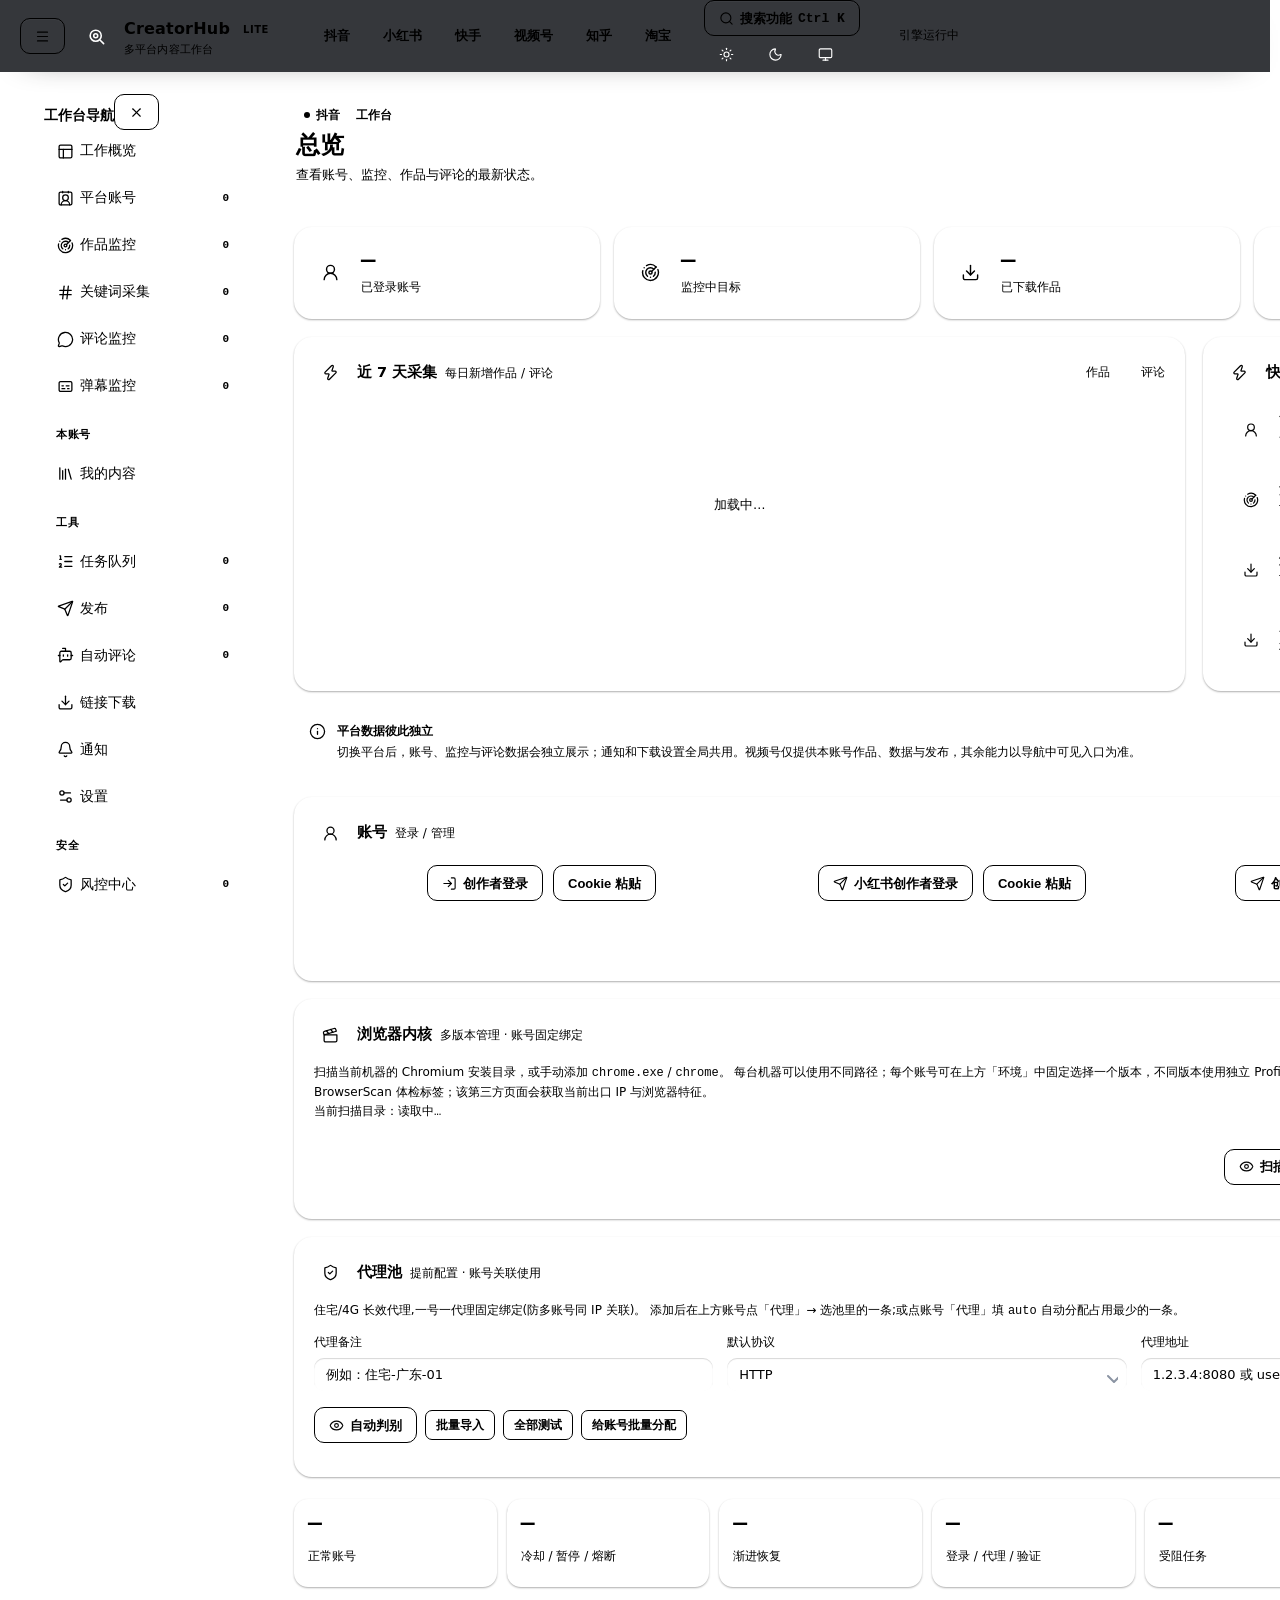
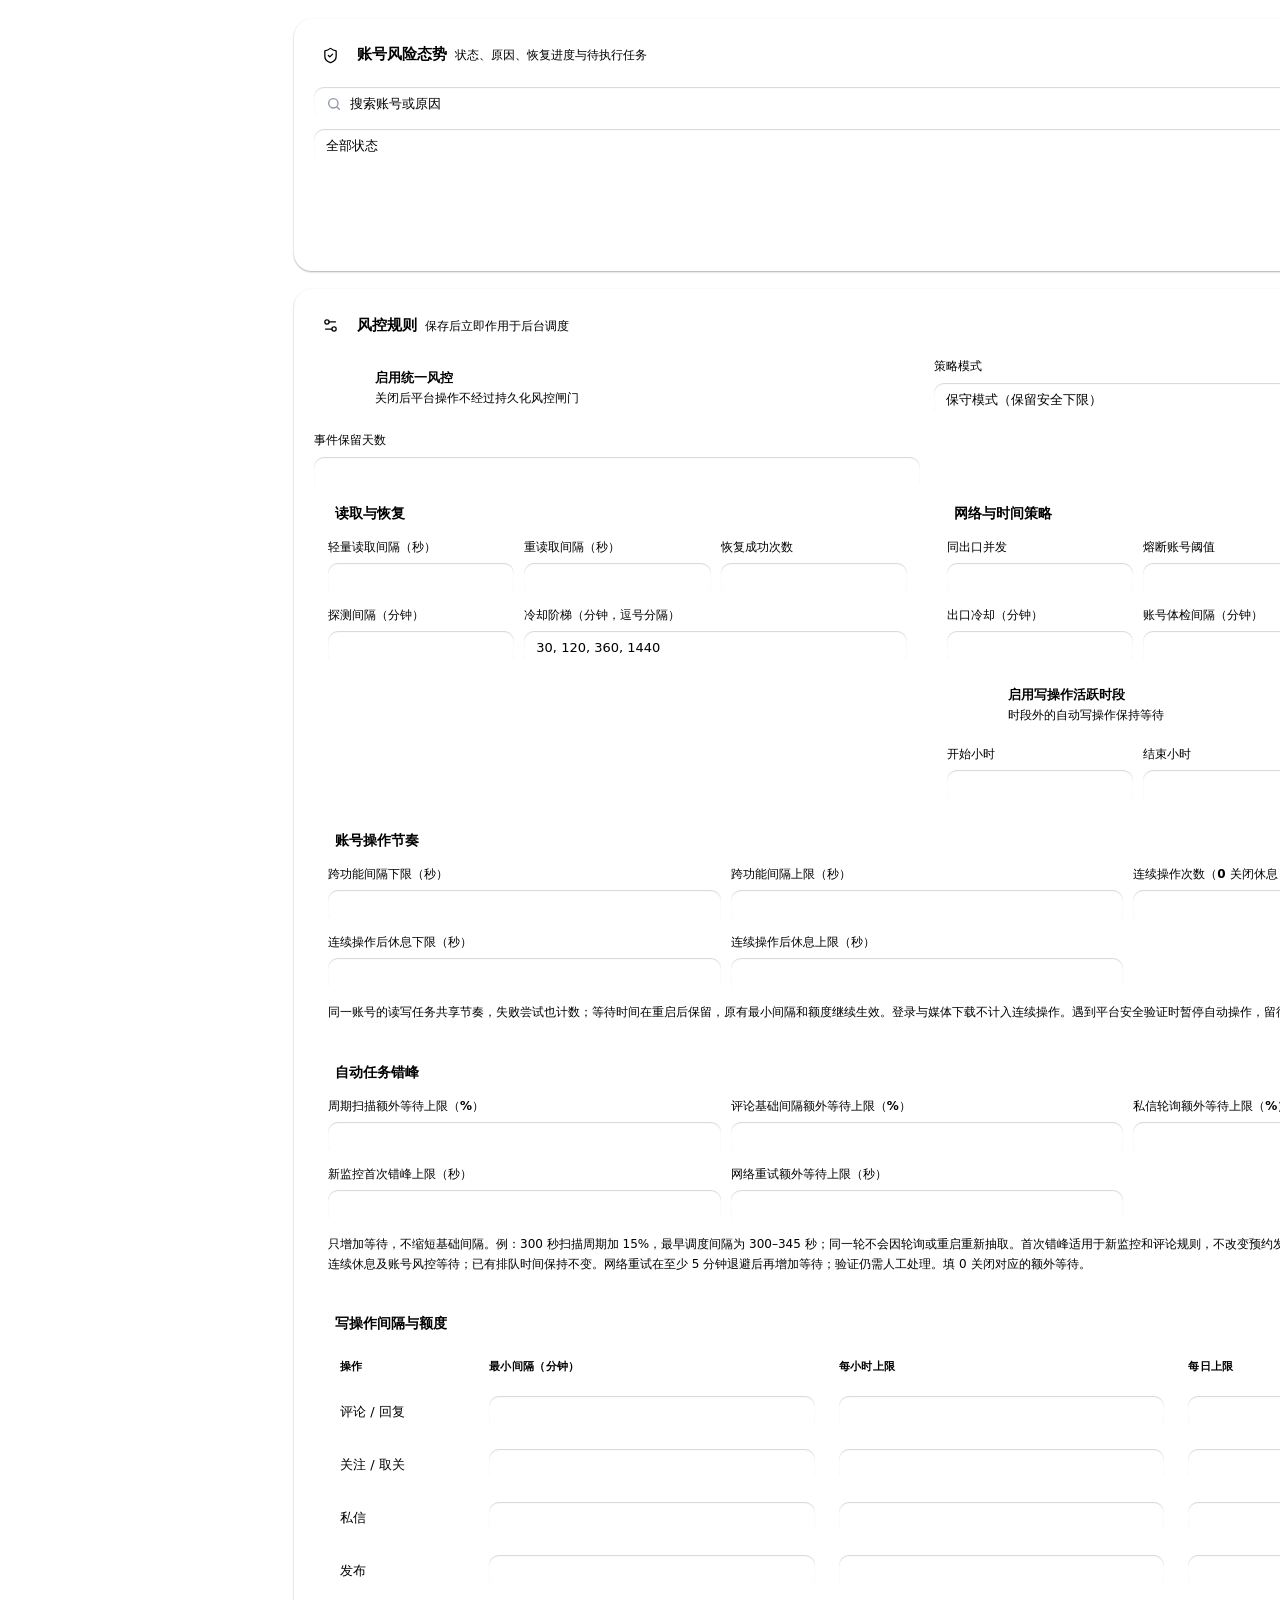
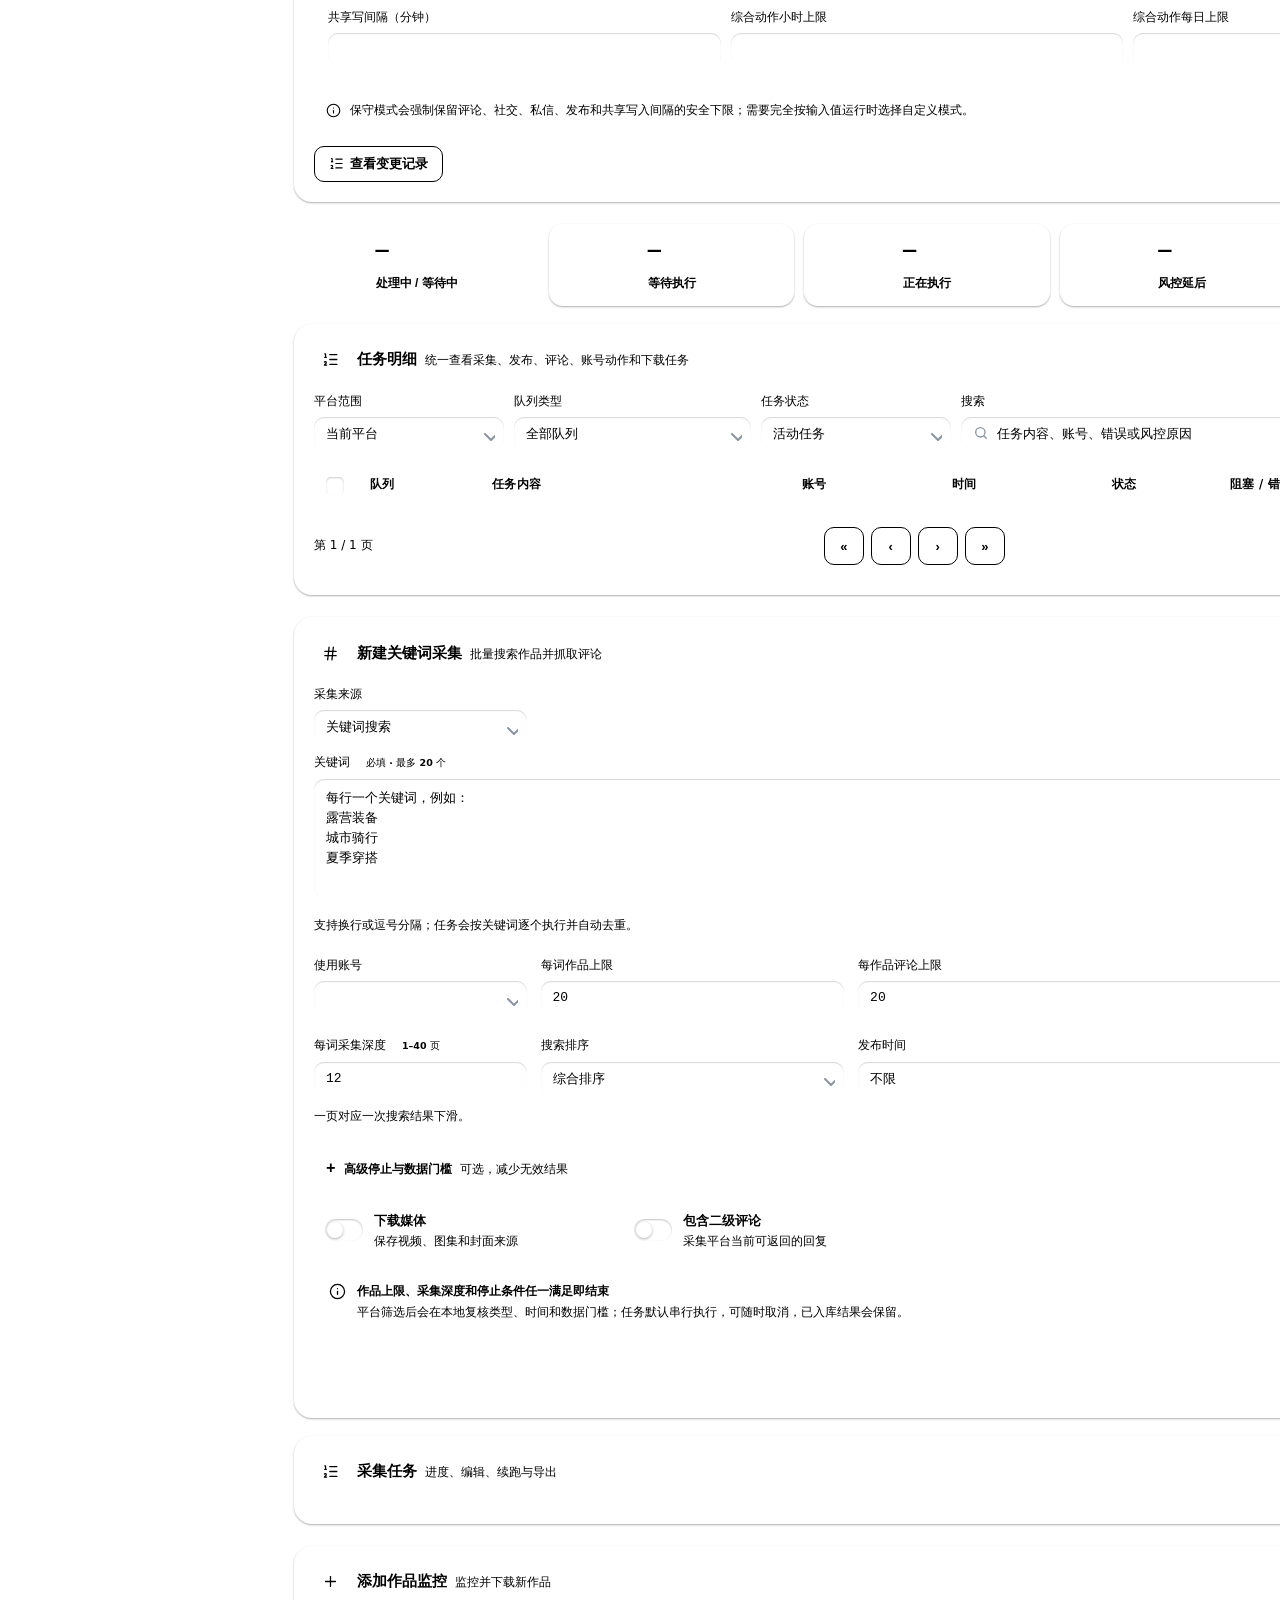
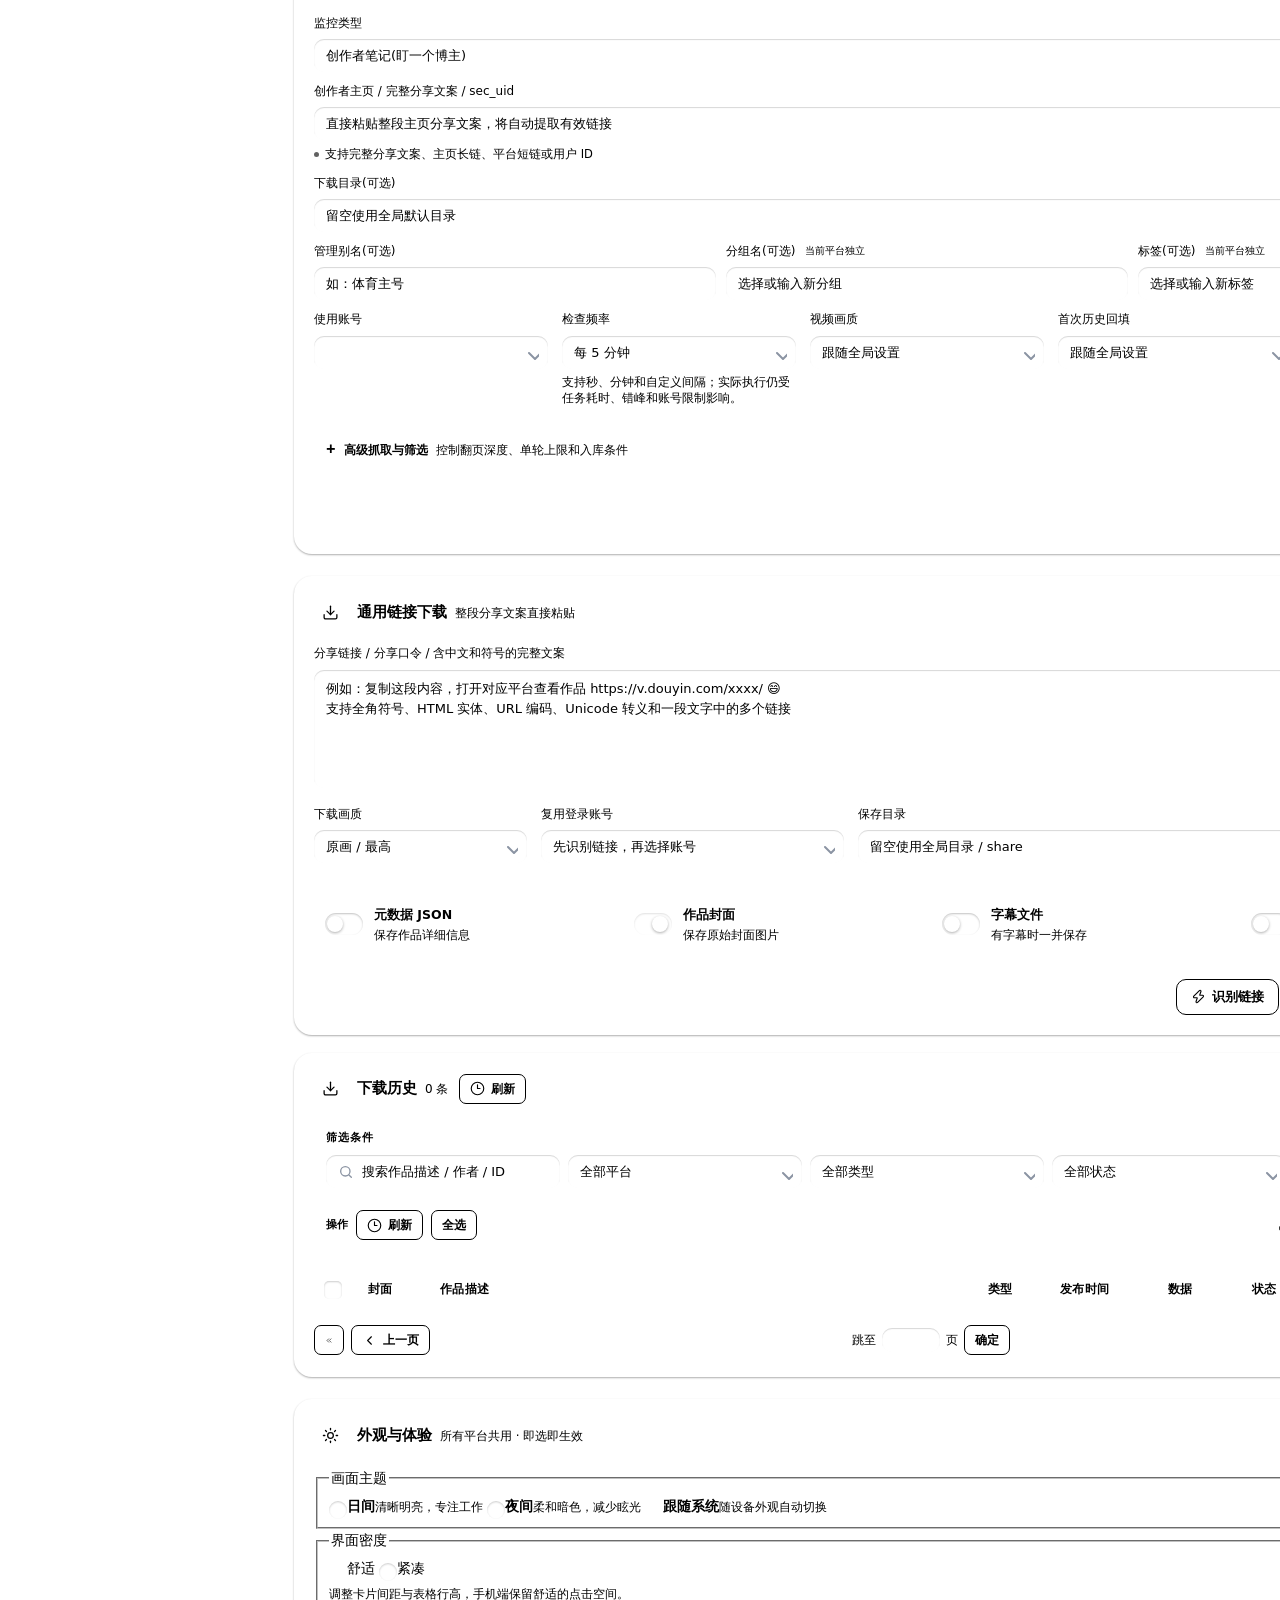
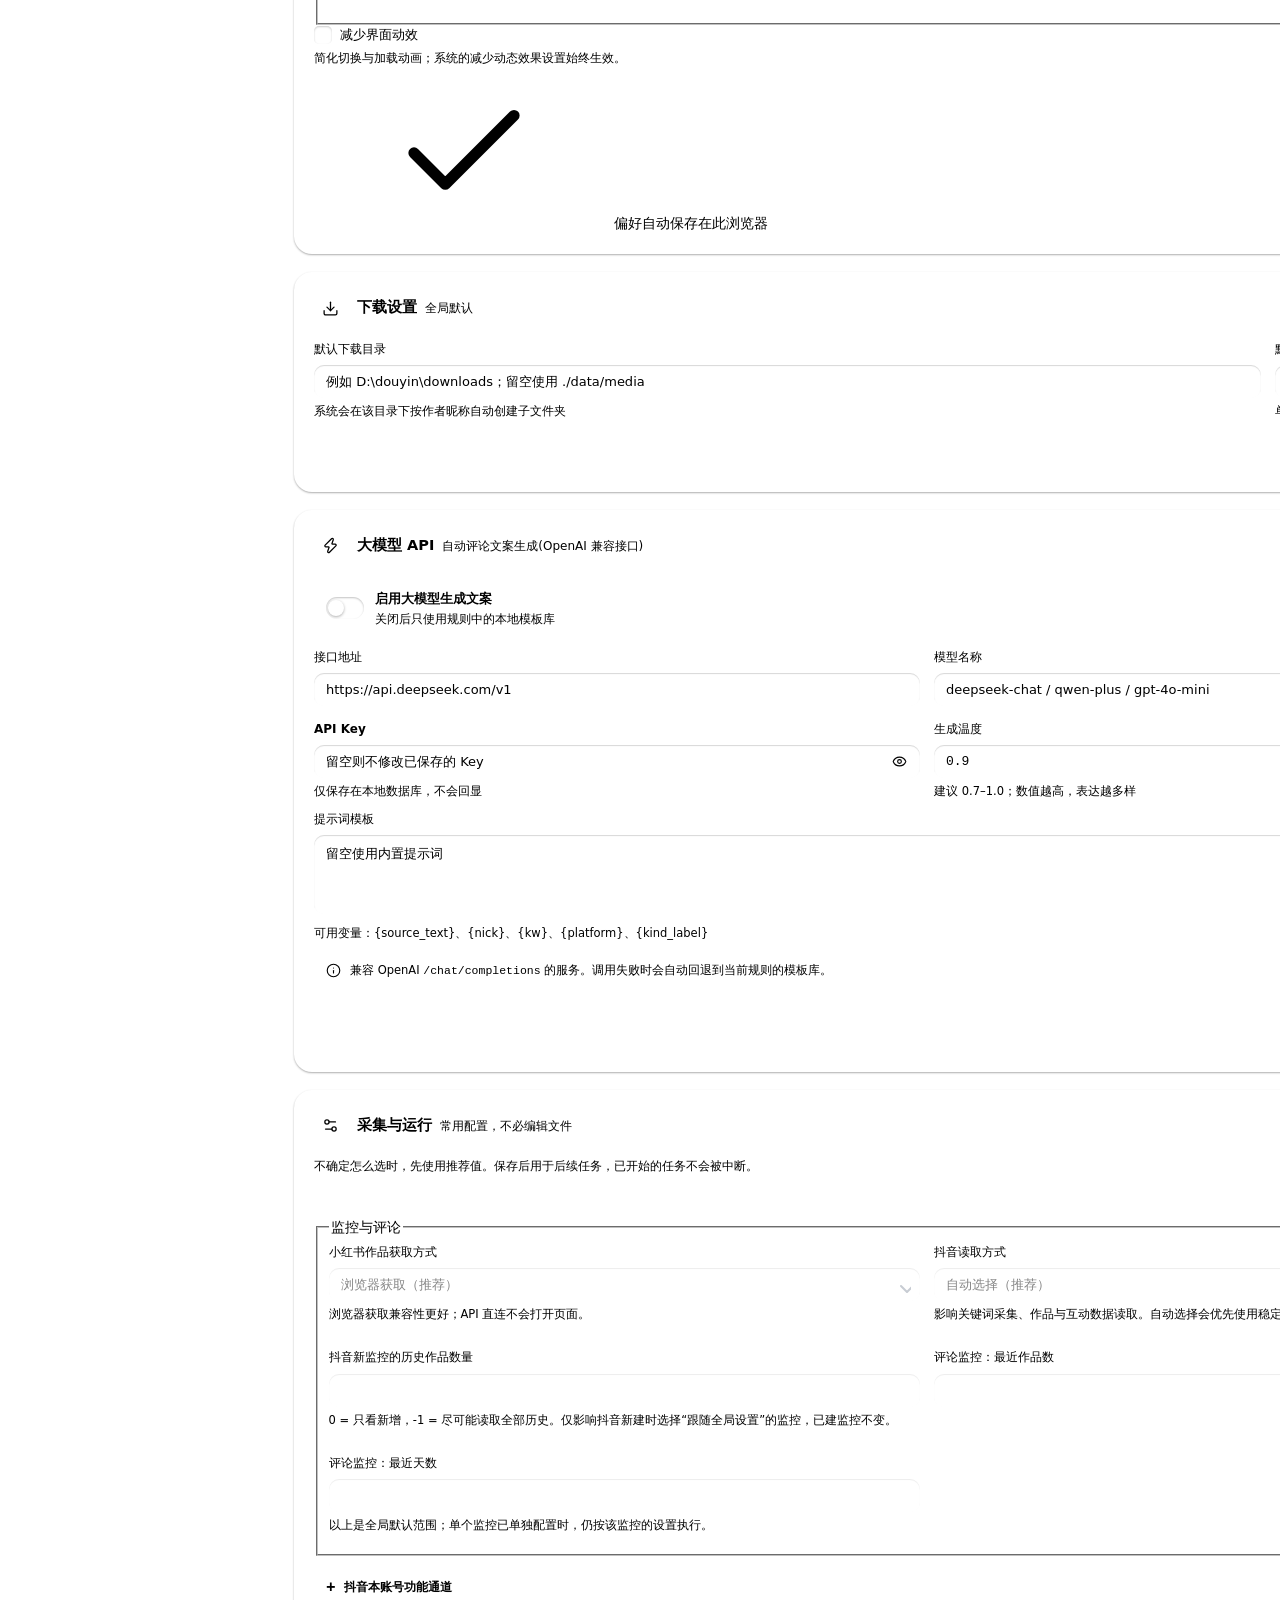
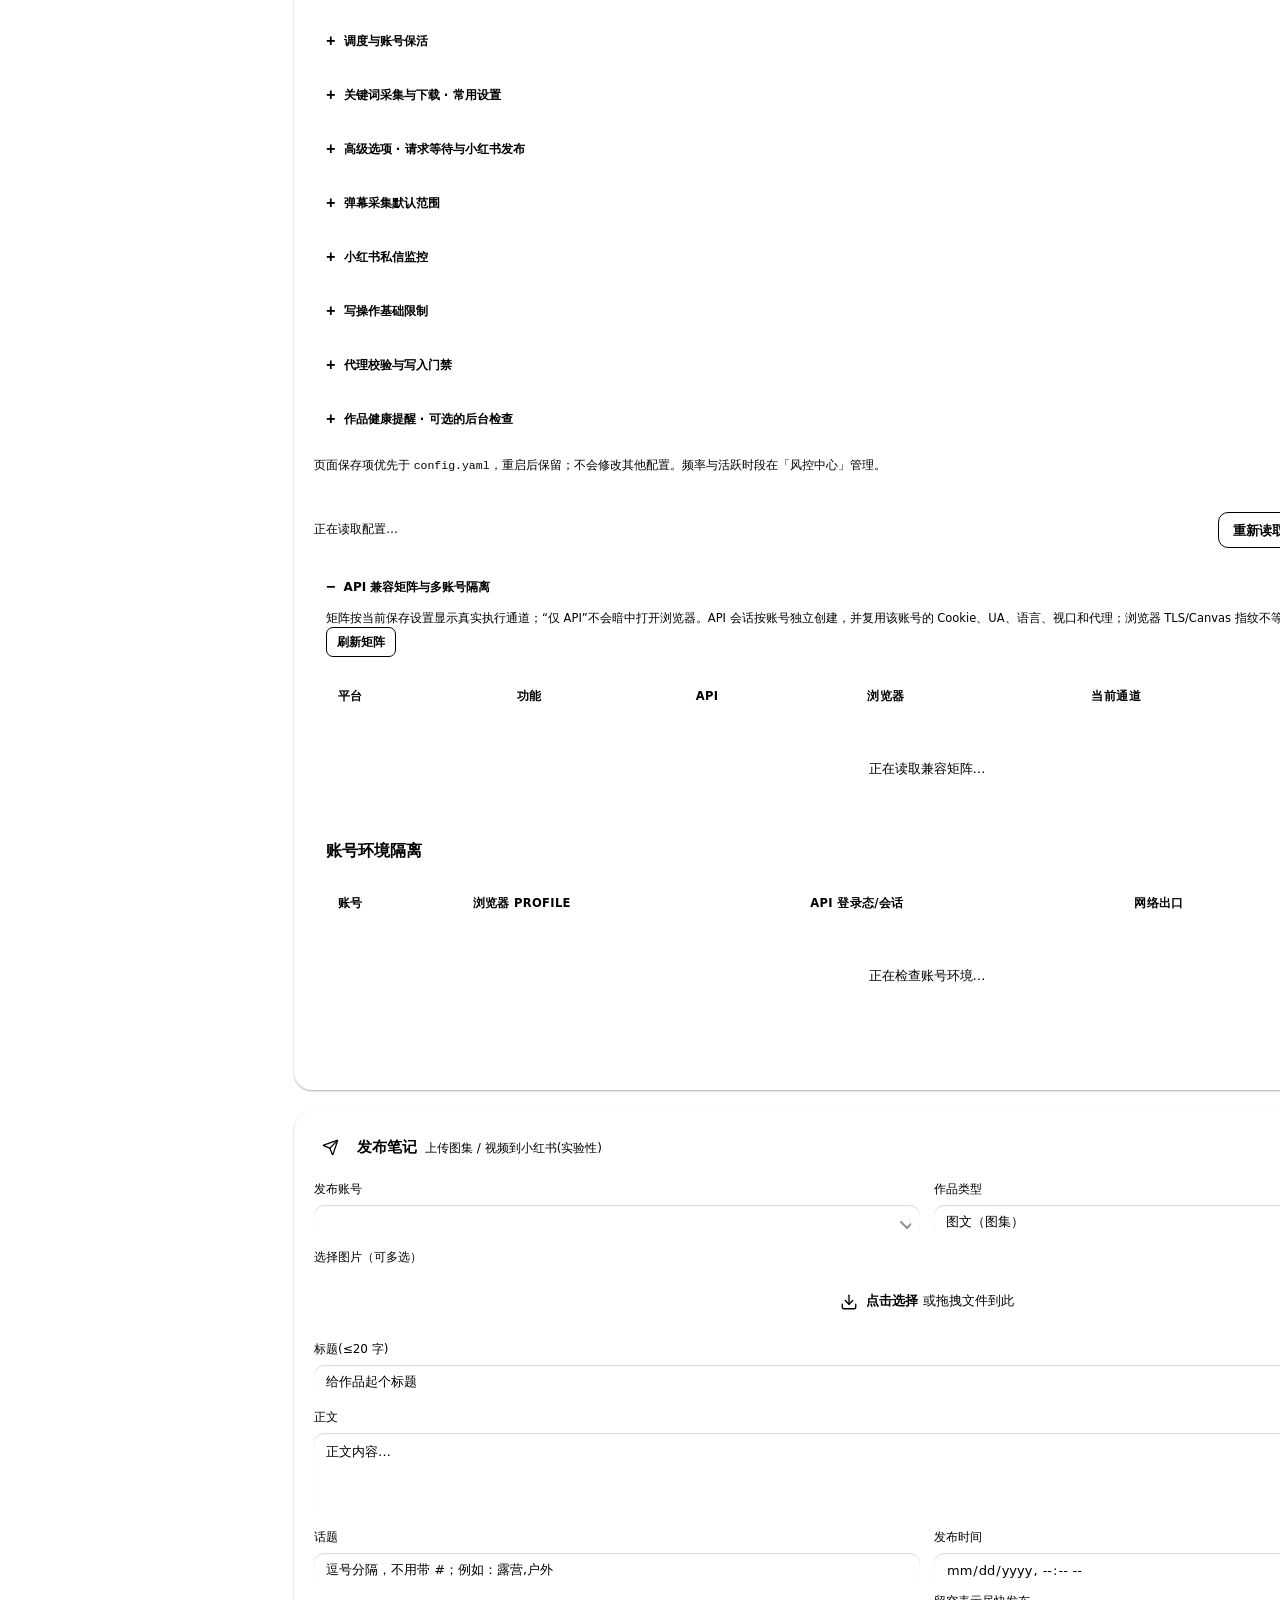
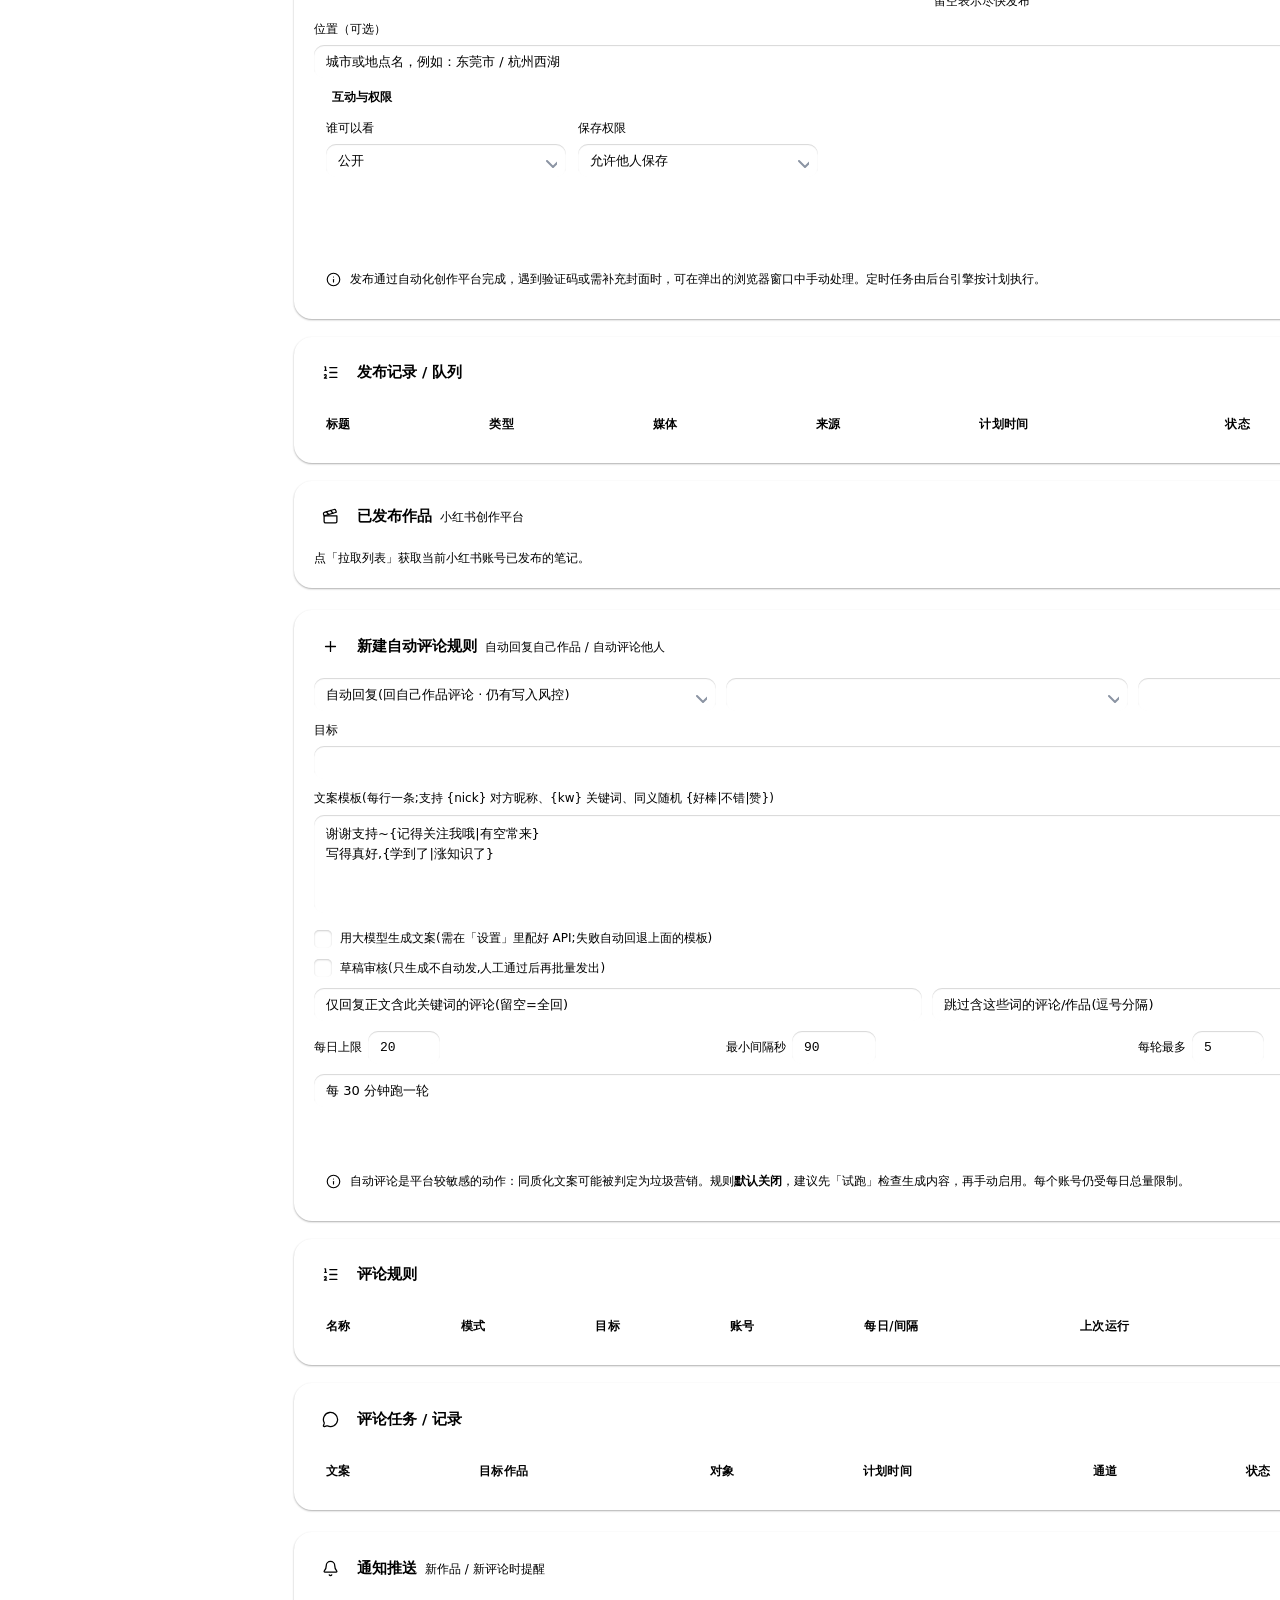
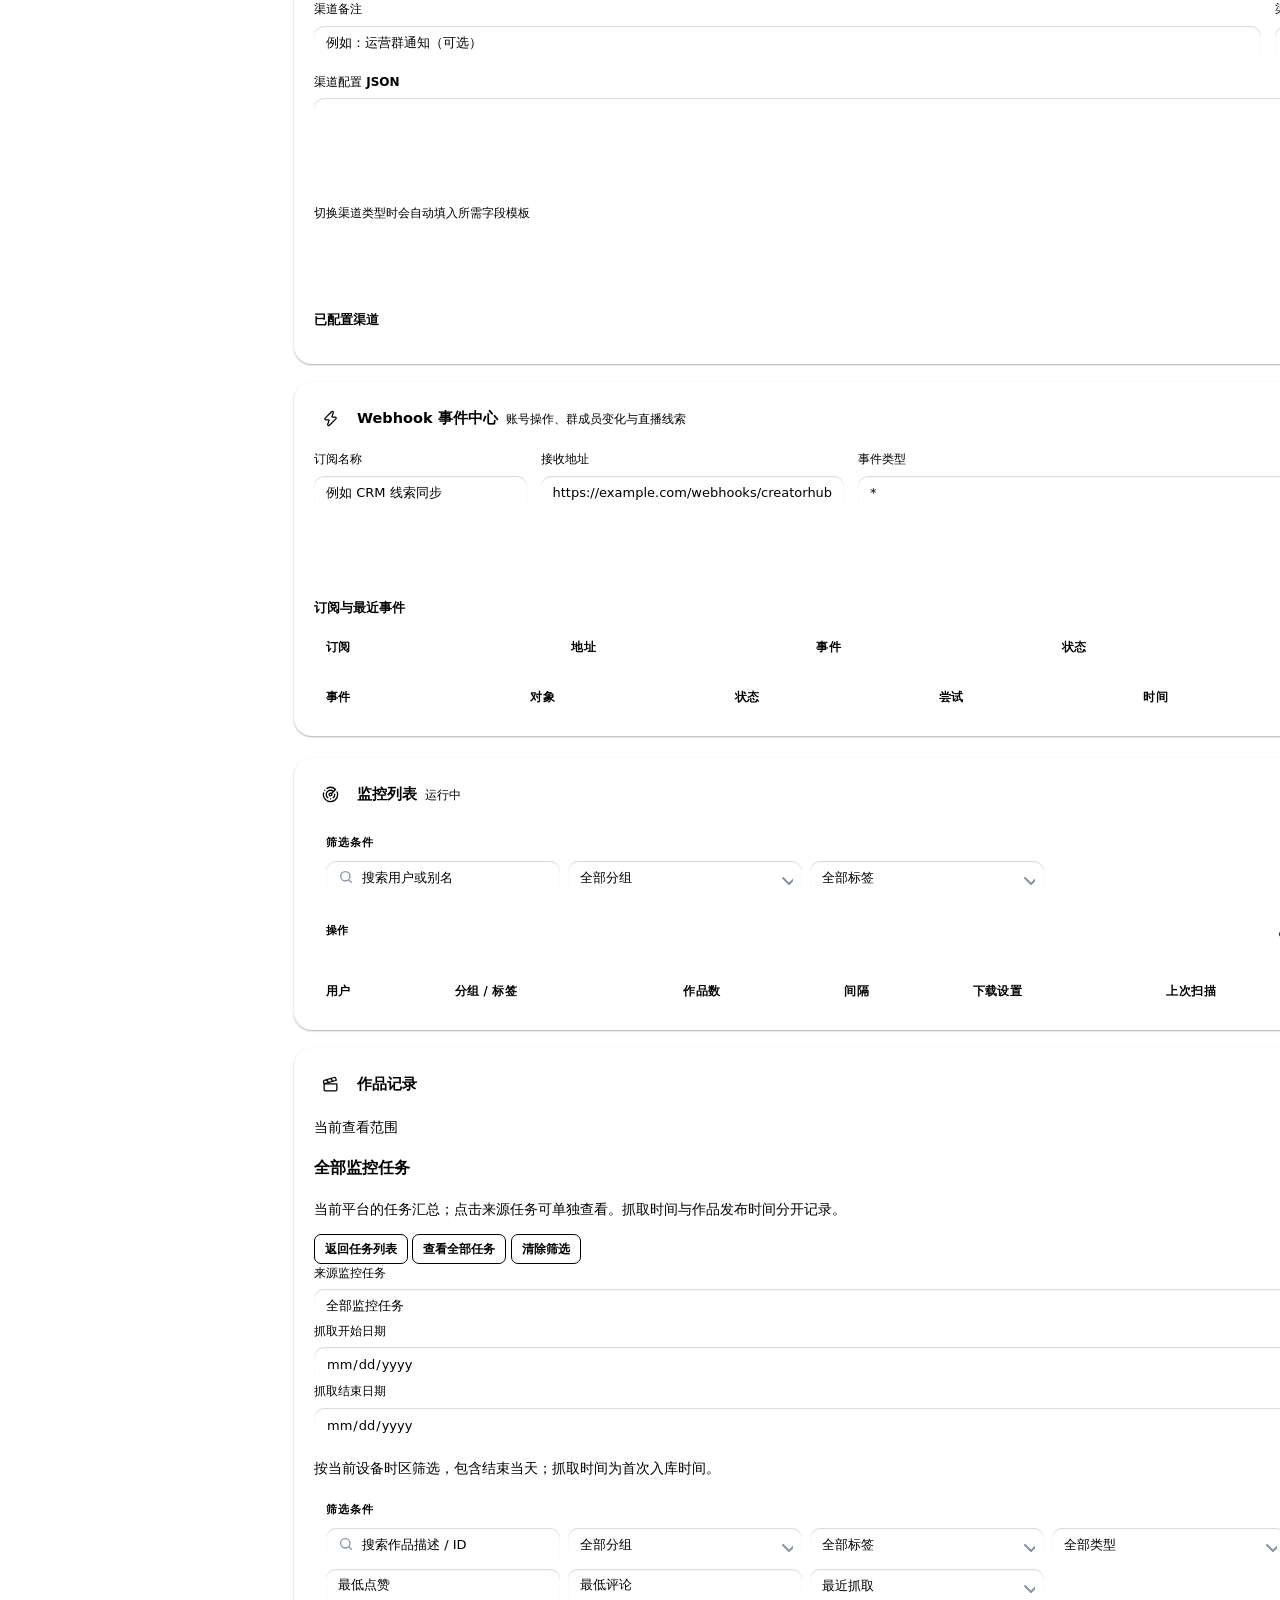
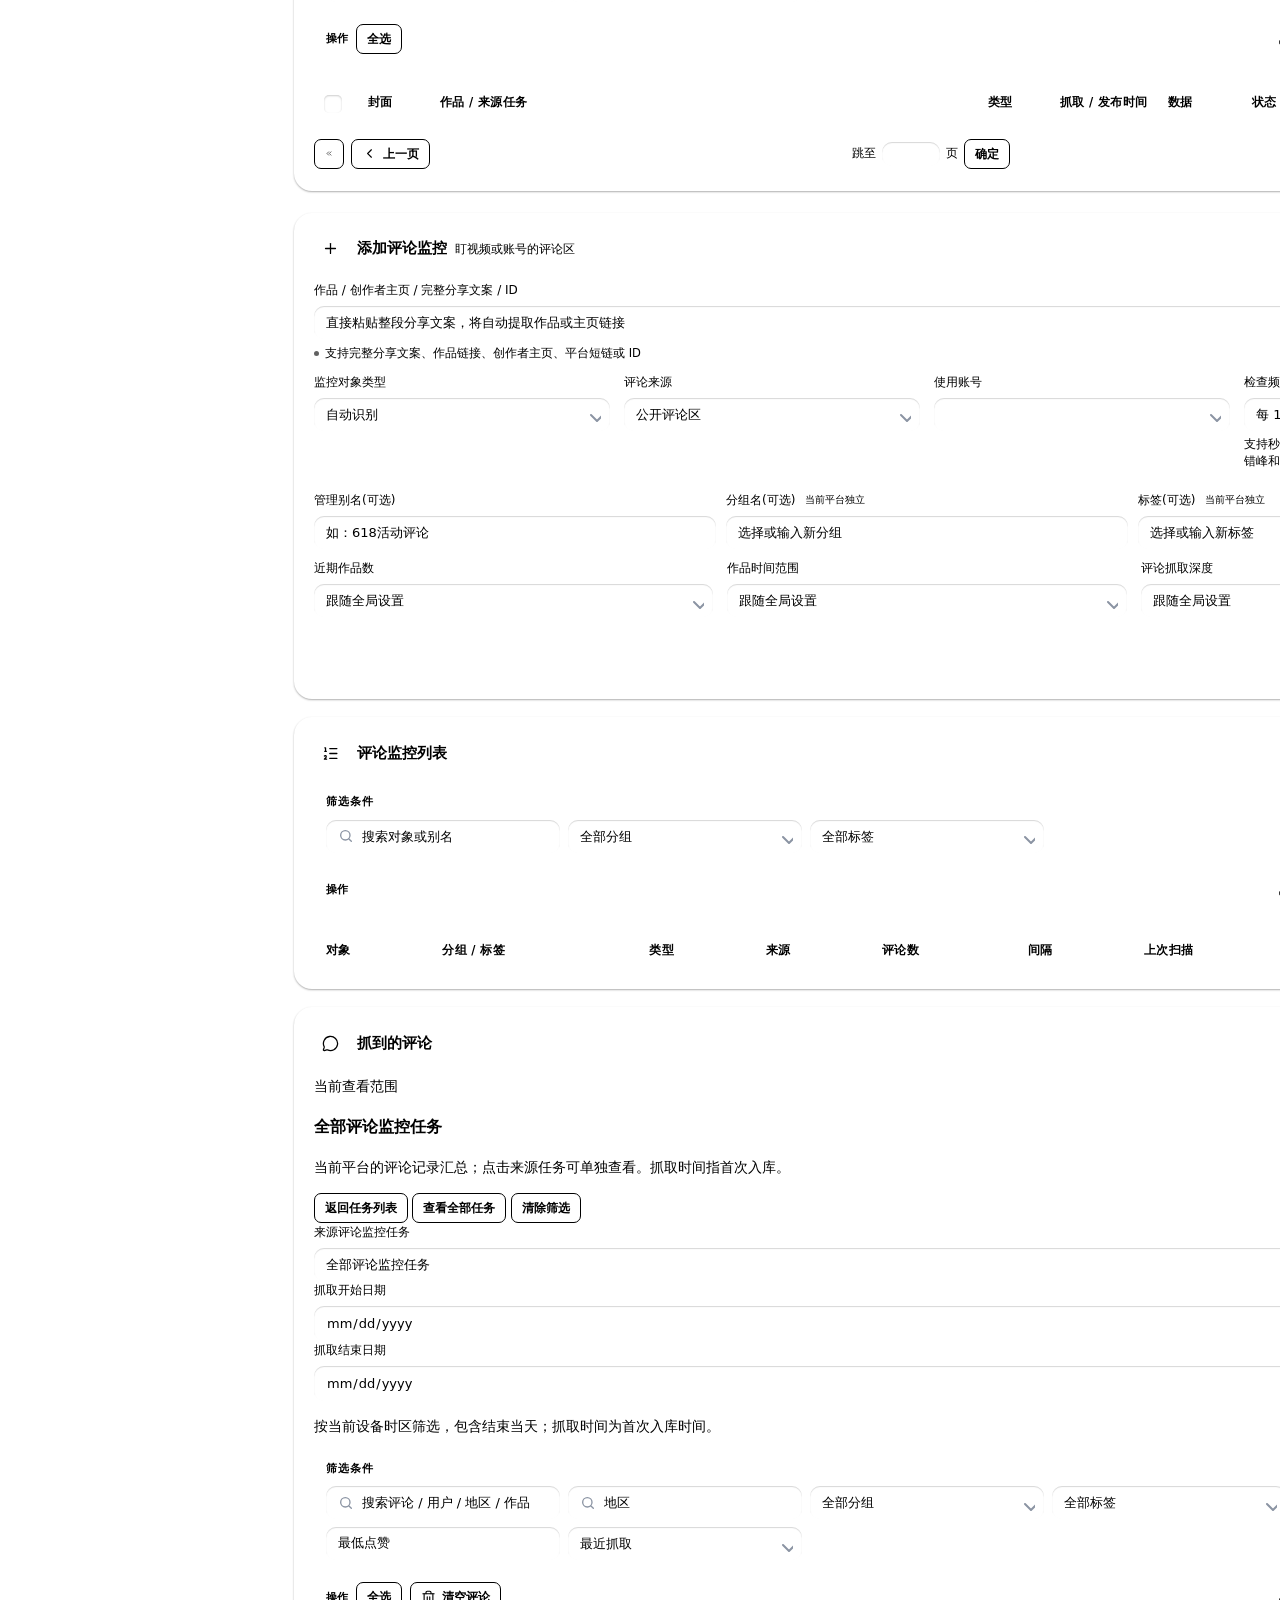
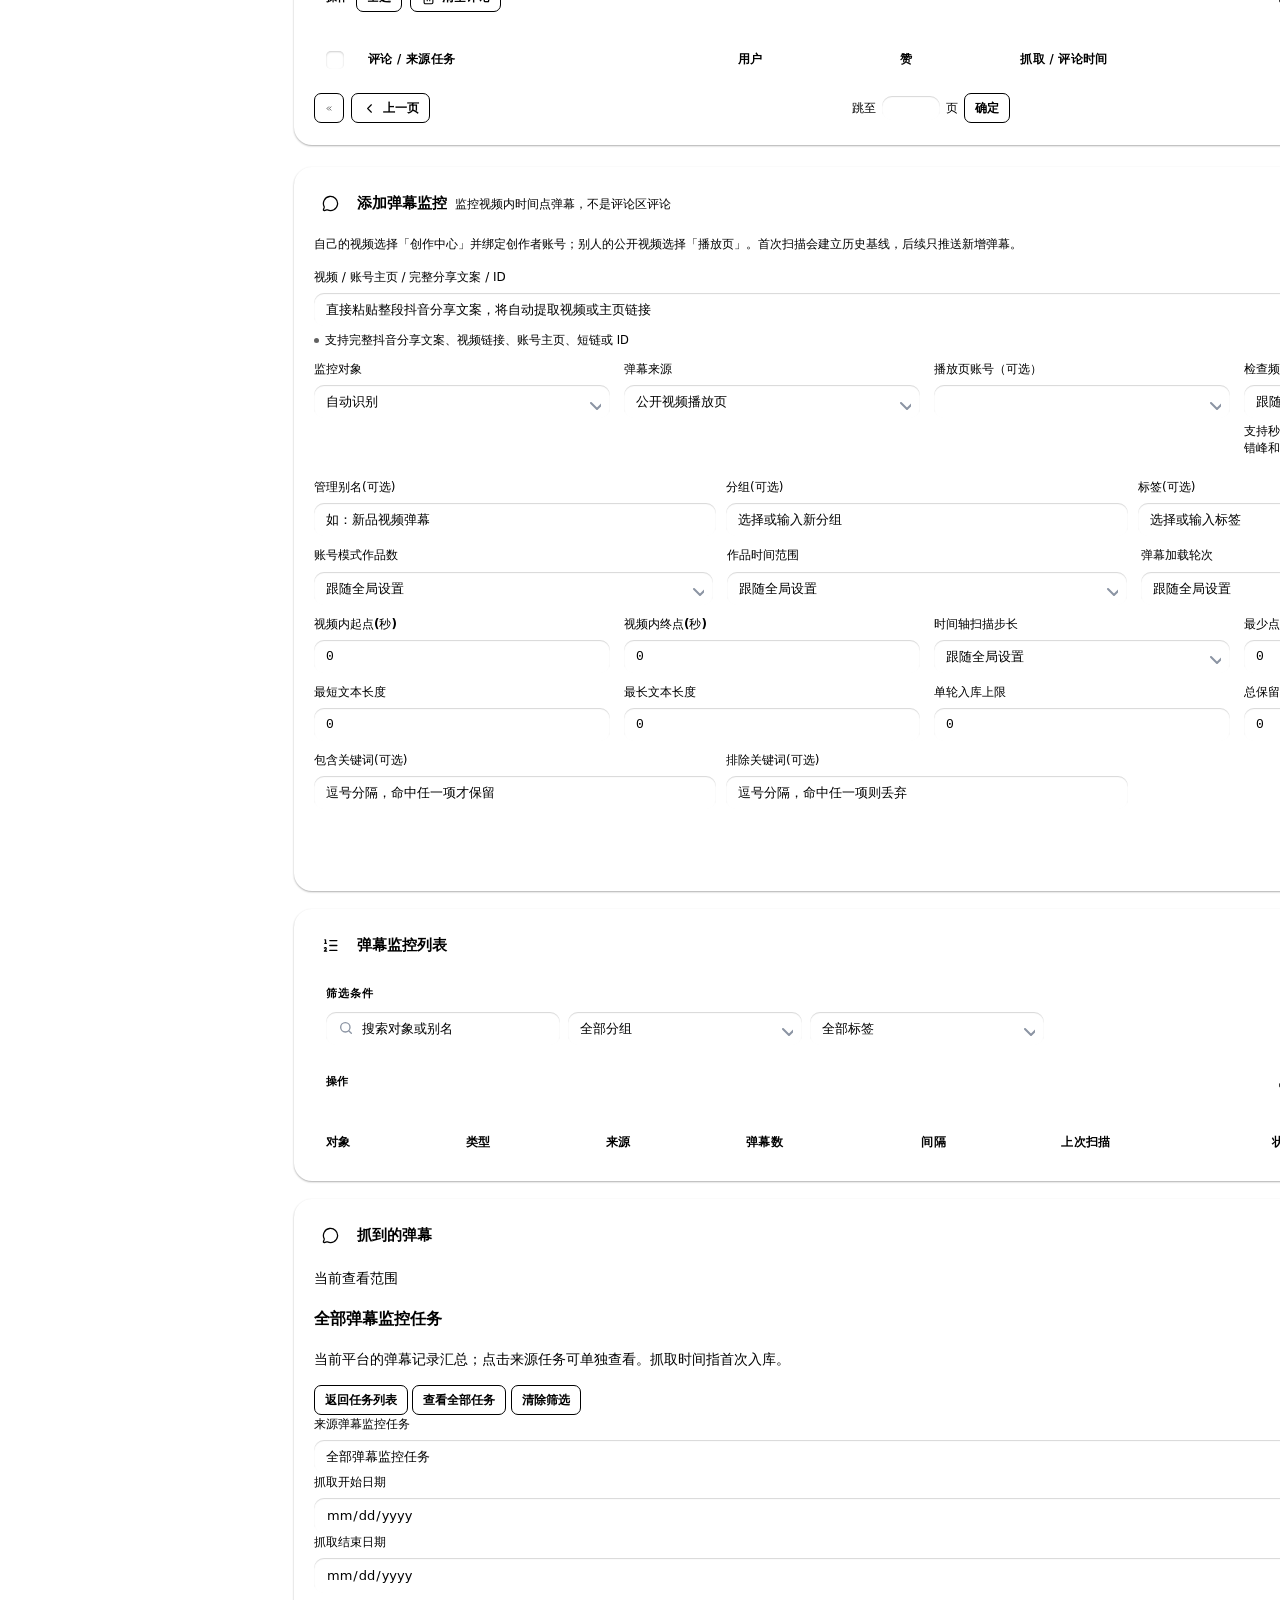
==== app/web/index.html @ 8bd59922 "feat: add Zhihu Taobao monitoring and PM2 deployment" ====
<!DOCTYPE html>
<html lang="zh-CN" data-theme="light" data-guide-base="https://3441293738.github.io/creatorhub/guide/">
<head>
<meta charset="utf-8">
<meta name="viewport" content="width=device-width, initial-scale=1">
<title>CreatorHub</title>
<meta name="color-scheme" content="light dark">
<meta name="theme-color" content="#f5f5f7">
<script src="/static/appearance.js"></script>
<!-- System fonts render immediately, including when the workbench is offline. -->
<style>
  :root {
    /* shell sizing */
    --header-h:68px; --sidebar-w:232px; --content-max:1260px;
    /* Semantic color and density tokens live in appearance.css. */
    /* shape */
    --r-xs:7px; --r-sm:10px; --r:14px; --r-lg:18px;
    --sh-sm:0 1px 2px rgba(0,0,0,.32), inset 0 1px 0 rgba(255,255,255,.025);
    --sh:0 1px 2px rgba(0,0,0,.35), 0 16px 36px -20px rgba(0,0,0,.78), inset 0 1px 0 rgba(255,255,255,.025);
    --sh-lg:0 3px 8px rgba(0,0,0,.32), 0 28px 64px -24px rgba(0,0,0,.82);
    --ease:cubic-bezier(.2,.75,.25,1);
    --ease-out:cubic-bezier(.16,1,.3,1);
    --sans:"Fira Sans",system-ui,-apple-system,"Segoe UI","Microsoft YaHei",sans-serif;
    --mono:"Fira Code",ui-monospace,"SFMono-Regular","JetBrains Mono",Consolas,monospace;
  }
  * { box-sizing:border-box; }
  html { scroll-behavior:smooth; scrollbar-gutter:stable; }
  body {
    margin:0; min-height:100vh;
    font:14px/1.6 var(--sans);
    color:var(--fg);
    background:
      radial-gradient(1200px 600px at 80% -10%, rgba(254,44,85,.07), transparent 60%),
      radial-gradient(900px 500px at 0% 0%, rgba(56,189,248,.05), transparent 55%),
      var(--bg);
    -webkit-font-smoothing:antialiased;
    text-rendering:optimizeLegibility;
  }
  ::selection { background:var(--acc-soft); }

  /* ── scrollbar ── */
  *::-webkit-scrollbar { height:10px; width:10px; }
  *::-webkit-scrollbar-thumb { background:var(--surface-3); border-radius:8px; border:2px solid transparent; background-clip:padding-box; }
  *::-webkit-scrollbar-thumb:hover { background:var(--mut-2); background-clip:padding-box; }
  html { scrollbar-color:var(--surface-3) transparent; scrollbar-width:thin; }

  /* 原生日期选择器使用品牌色；复选框 / 单选框在表单区域统一重绘 */
  input[type=date], input[type=datetime-local], input[type=time] { accent-color:var(--acc); }
  input[type=date]::-webkit-calendar-picker-indicator,
  input[type=datetime-local]::-webkit-calendar-picker-indicator { cursor:pointer; }
  /* ── header ── */
  header {
    position:sticky; top:0; z-index:30;
    padding:0 20px;
    background:rgba(9,11,16,.82); backdrop-filter:blur(18px) saturate(135%);
    border-bottom:1px solid var(--line-soft);
    box-shadow:0 10px 32px -28px rgba(0,0,0,.85);
  }
  .header-inner {
    width:100%; max-width:1540px; min-height:var(--header-h); margin:0 auto;
    display:flex; align-items:center; gap:14px;
  }
  .brand { display:flex; align-items:center; gap:11px; flex:0 0 calc(var(--sidebar-w) - 20px); min-width:0; }
  .brand-mark {
    display:grid; place-items:center; width:34px; height:34px; border-radius:10px;
    background:linear-gradient(135deg,var(--acc),#ff6a85); color:#fff;
    box-shadow:0 4px 14px -4px var(--acc-ring);
  }
  .brand-mark svg { width:19px; height:19px; }
  .brand-copy { min-width:0; display:grid; gap:1px; }
  header h1 { font-size:16px; font-weight:650; margin:0; letter-spacing:.2px; color:var(--fg-strong); }
  .brand-sub { color:var(--mut-2); font-size:10.5px; line-height:1.2; letter-spacing:.15px; white-space:nowrap; }
  .badge-lite { font-size:10px; font-weight:600; color:var(--acc); background:var(--acc-soft); padding:2px 7px; border-radius:6px; vertical-align:middle; margin-left:6px; letter-spacing:.5px; }
  .spacer { flex:1; }
  .engine {
    display:inline-flex; align-items:center; gap:7px;
    font-size:12px; color:var(--mut); padding:6px 11px;
    border:1px solid var(--line); border-radius:999px; background:var(--surface);
  }
  .dot { width:7px; height:7px; border-radius:50%; background:var(--success); box-shadow:0 0 0 0 var(--success-soft); }
  .dot.live { animation:pulse 2s var(--ease) infinite; }

  /* ── platform switch ── */
  .pswitch { display:inline-flex; gap:3px; background:var(--surface); border:1px solid var(--line); border-radius:999px; padding:4px; }
  .pswitch button { background:transparent; border:1px solid transparent; color:var(--mut); font-weight:600; font-size:12.5px; padding:6px 14px; border-radius:999px; }
  .pswitch button:hover { color:var(--fg); background:var(--surface-2); }
  .pswitch button.active[data-pf="douyin"] { background:var(--acc-soft); color:var(--acc); border-color:var(--acc-ring); }
  .pswitch button.active[data-pf="xhs"] { background:var(--xhs-soft); color:var(--xhs); border-color:var(--xhs-ring); }
  .pswitch button.active[data-pf="kuaishou"] { background:rgba(255,121,2,.16); color:#ff7902; border-color:rgba(255,121,2,.4); }
  .pswitch button.active[data-pf="shipinhao"] { background:rgba(7,193,96,.16); color:#07c160; border-color:rgba(7,193,96,.4); }
  .hidden { display:none !important; }

  /* Platform accents and light/dark themes are independent: appearance.css. */

  /* ── 小红书笔记瀑布流卡片 ── */
  .xhs-grid { columns:240px; column-gap:14px; }
  .ncard {
    position:relative; break-inside:avoid; margin:0 0 14px;
    background:var(--surface); border:1px solid var(--line); border-radius:16px;
    overflow:hidden; box-shadow:var(--sh-sm);
    transition:transform .18s var(--ease), box-shadow .18s var(--ease), border-color .18s var(--ease);
  }
  .ncard:hover { transform:translateY(-2px); box-shadow:var(--sh); border-color:var(--acc-ring); }
  .ncard:has(.ncard-sel:checked) { border-color:var(--acc); box-shadow:0 0 0 2px var(--acc-ring), var(--sh); }
  /* 统一封面比例:即便图裂/无封面也占位,避免绝对定位的类型角标压到标题首字 */
  .ncard-cover { display:block; width:100%; aspect-ratio:3/4; background:var(--surface-3); object-fit:cover; }
  .ncard-cover.ph { display:grid; place-items:center; color:var(--mut-2); }
  .ncard-cover.ph svg { width:30px; height:30px; opacity:.5; }
  .ncard-type {
    position:absolute; top:8px; left:8px; display:inline-flex; align-items:center; gap:4px;
    background:rgba(0,0,0,.55); color:#fff; font-size:11px; font-weight:600;
    padding:3px 8px; border-radius:999px; backdrop-filter:blur(2px);
  }
  .ncard-type svg { width:12px; height:12px; }
  .ncard-sel { position:absolute; top:8px; right:8px; width:18px; height:18px; accent-color:var(--acc); cursor:pointer; }
  .ncard-body { padding:11px 12px 12px; }
  .ncard-title { font-size:13px; line-height:1.45; color:var(--fg); margin:0 0 9px;
    display:-webkit-box; -webkit-line-clamp:2; -webkit-box-orient:vertical; overflow:hidden; }
  .ncard-foot { display:flex; align-items:center; gap:7px; font-size:11.5px; color:var(--mut); }
  .ncard-foot .like { margin-left:auto; display:inline-flex; align-items:center; gap:3px; }
  .ncard-foot .like svg { width:13px; height:13px; color:var(--acc); }
  .ncard-actions { display:flex; gap:6px; margin-top:10px; padding-top:10px; border-top:1px solid var(--line-soft); }
  .ncard-actions button { flex:1; }
  /* 作品评论弹窗条目 */
  .wc-item { padding:10px 2px; border-bottom:1px solid var(--line-soft); }
  .wc-item.reply { margin-left:20px; border-left:2px solid var(--line); padding-left:10px; }
  .wc-head { display:flex; align-items:baseline; gap:8px; }
  .wc-head b { font-size:13px; color:var(--fg-strong); }
  .wc-time { font-size:11px; color:var(--mut); margin-left:auto; }
  .wc-text { font-size:13px; line-height:1.5; color:var(--fg); margin:4px 0 5px; word-break:break-word; }
  .wc-meta { display:inline-flex; align-items:center; gap:4px; font-size:11.5px; color:var(--mut); }
  .wc-meta svg { width:12px; height:12px; color:var(--acc); }
  .ncard-status { position:absolute; bottom:auto; }
  .ncard-cover, .thumb { cursor:zoom-in; }

  /* ── 来源监控 chip ── */
  .src-chip {
    display:inline-flex; align-items:center; gap:4px; max-width:100%;
    font-size:11px; color:var(--mut); background:var(--surface-2);
    border:1px solid var(--line-soft); border-radius:999px; padding:2px 8px;
    overflow:hidden; text-overflow:ellipsis; white-space:nowrap; vertical-align:middle;
  }
  .src-chip svg { width:11px; height:11px; flex:0 0 auto; opacity:.7; }

  /* ── 原生控件跟随主题(下拉弹层 / 日期日历 / 时间滚轮 / 滚动条)── */
  input[type="datetime-local"]::-webkit-calendar-picker-indicator,
  input[type="date"]::-webkit-calendar-picker-indicator { cursor:pointer; opacity:.6; transition:opacity .15s var(--ease); }
  input[type="datetime-local"]:hover::-webkit-calendar-picker-indicator,
  input[type="date"]:hover::-webkit-calendar-picker-indicator { opacity:1; }
  /* select 加大点击区与一致圆角 */
  select { cursor:pointer; }
  select:disabled { opacity:.55; cursor:not-allowed; }

  /* ── 文件选择(拖拽 + 缩略图)── */
  .filepick { position:relative; border:1.5px dashed var(--line); border-radius:var(--r-sm); background:var(--bg); transition:border-color .18s var(--ease), background .18s var(--ease); }
  .filepick:hover { border-color:#3a414f; }
  .filepick.drag { border-color:var(--acc); background:var(--acc-soft); }
  .filepick-input { position:absolute; inset:0; width:100%; height:100%; opacity:0; cursor:pointer; }
  .filepick-cta { display:flex; align-items:center; justify-content:center; gap:8px; padding:18px 14px; color:var(--mut); font-size:13px; pointer-events:none; }
  .filepick-cta b { color:var(--acc); font-weight:600; }
  .filepick-cta svg { width:18px; height:18px; }
  .filepick-list { display:flex; flex-wrap:wrap; gap:8px; padding:0 10px 10px; position:relative; z-index:1; }
  .filepick-list:empty { display:none; }
  .fp-chip { display:inline-flex; align-items:center; gap:7px; max-width:210px; background:var(--surface-2); border:1px solid var(--line); border-radius:8px; padding:4px 6px 4px 4px; font-size:12px; }
  .fp-chip > span { overflow:hidden; text-overflow:ellipsis; white-space:nowrap; }
  .fp-chip img { width:30px; height:30px; border-radius:5px; object-fit:cover; flex:0 0 auto; background:var(--surface-3); }
  .fp-ph { width:30px; height:30px; border-radius:5px; display:grid; place-items:center; background:var(--surface-3); color:var(--mut); flex:0 0 auto; }
  .fp-ph svg { width:15px; height:15px; }
  .fp-chip button { width:18px; height:18px; padding:0; border-radius:50%; background:var(--surface-3); color:var(--mut); border:none; font-size:11px; line-height:1; flex:0 0 auto; }
  .fp-chip button:hover { background:var(--danger-soft); color:var(--danger); }
  .fp-chip button svg { width:11px; height:11px; }

  /* ── 预览 lightbox ── */
  .pv-overlay {
    position:fixed; inset:0; z-index:100; display:flex; align-items:center; justify-content:center;
    background:rgba(6,7,10,.82); backdrop-filter:blur(6px); padding:24px;
    animation:slideIn .18s var(--ease);
  }
  /* 预览层要能盖在转发弹窗(#repost 同为 pv-overlay)之上,否则点缩略图看不到大图 */
  #preview { z-index:110; }
  .pv-box {
    position:relative; background:var(--surface); border:1px solid var(--line);
    border-radius:var(--r-lg); box-shadow:var(--sh);
    width:min(94vw, 860px); max-height:92vh; display:flex; flex-direction:column; overflow:hidden;
  }
  .pv-close {
    position:absolute; top:10px; right:10px; z-index:3; width:34px; height:34px; padding:0;
    border-radius:50%; background:rgba(0,0,0,.5); color:#fff; border:none;
  }
  .pv-close:hover { background:rgba(0,0,0,.72); }
  .pv-close svg { width:17px; height:17px; }
  .pv-media { position:relative; background:#0b0c0f; flex:1 1 auto; min-height:0; display:flex; }
  .pv-media video { width:100%; max-height:78vh; background:#000; display:block; margin:auto; }
  .pv-loading { color:var(--mut); font-size:13px; padding:40px; margin:auto; text-align:center; }

  /* 发小红书 · 编辑弹窗 */
  .rp-box {
    position:relative; background:var(--surface); border:1px solid var(--line);
    border-radius:var(--r-lg); box-shadow:var(--sh);
    width:min(94vw, 560px); max-height:92vh; overflow:auto; padding:22px 22px 18px;
  }
  .rp-box h2 { margin:0 0 16px; font-size:17px; }
  .rp-box .field { display:block; margin:0 0 5px; }
  .rp-src { color:var(--mut); font-size:12px; margin:-6px 0 2px; }
  .rp-thumbs { display:flex; gap:8px; align-items:center; overflow-x:auto; padding:2px 0 6px; }
  .rp-th { position:relative; flex:0 0 auto; width:72px; cursor:grab; }
  .rp-th:active { cursor:grabbing; }
  .rp-th.dragover { outline:2px dashed var(--brand, #ff2e51); outline-offset:2px; border-radius:10px; }
  .rp-th img, .rp-thumbs .rp-th-ph { width:72px; height:72px; border-radius:10px; object-fit:cover; cursor:zoom-in; border:1px solid var(--line, #e5e5e5); background:var(--card, #f4f4f4); display:block; }
  .rp-thumbs .rp-th-ph { flex:0 0 auto; display:flex; align-items:center; justify-content:center; }
  .rp-th-badge { position:absolute; top:3px; left:3px; font-size:10px; line-height:1; padding:2px 5px; border-radius:6px; background:rgba(0,0,0,.55); color:#fff; pointer-events:none; }
  .rp-th-badge.cover { background:var(--brand, #ff2e51); }
  .rp-th-x { position:absolute; top:2px; right:2px; width:18px; height:18px; border:none; border-radius:50%; background:rgba(0,0,0,.6); color:#fff; font-size:11px; line-height:1; cursor:pointer; padding:0; display:flex; align-items:center; justify-content:center; }
  .rp-th-x:hover { background:#e0245e; }
  .rp-th-x svg { width:11px; height:11px; }
  .rp-th-mv { position:absolute; bottom:2px; left:2px; right:2px; display:flex; justify-content:space-between; }
  .rp-th-mv button { width:22px; height:18px; border:none; border-radius:5px; background:rgba(0,0,0,.55); color:#fff; cursor:pointer; font-size:13px; line-height:1; padding:0; }
  .rp-th-mv button svg { width:12px; height:12px; }
  .rp-th-mv button:disabled { opacity:.3; cursor:default; }
  .rp-th-more { flex:0 0 auto; align-self:center; color:var(--mut); font-size:12px; white-space:nowrap; padding:0 4px; }

  /* carousel */
  .pv-carousel { position:relative; width:100%; overflow:hidden; }
  .pv-track { display:flex; transition:transform .28s var(--ease); will-change:transform; }
  .pv-slide { flex:0 0 100%; height:min(78vh, 720px); display:flex; align-items:center; justify-content:center; }
  .pv-slide img { max-width:100%; max-height:100%; object-fit:contain; }
  .pv-arrow {
    position:absolute; top:50%; transform:translateY(-50%); z-index:2;
    width:42px; height:42px; padding:0; border:none; border-radius:50%;
    background:rgba(0,0,0,.46); color:#fff; display:grid; place-items:center;
    transition:background .15s var(--ease), opacity .15s var(--ease);
  }
  .pv-arrow:hover { background:rgba(0,0,0,.72); }
  .pv-arrow:disabled { opacity:.25; cursor:default; }
  .pv-arrow svg { width:20px; height:20px; }
  .pv-arrow.left { left:12px; } .pv-arrow.right { right:12px; }
  .pv-counter {
    position:absolute; bottom:12px; left:50%; transform:translateX(-50%); z-index:2;
    background:rgba(0,0,0,.6); color:#fff; font:600 12px/1 var(--mono);
    padding:5px 11px; border-radius:999px; letter-spacing:.5px;
  }
  .pv-cap {
    flex:0 0 auto; padding:16px 20px; border-top:1px solid var(--line-soft);
    font-size:14px; color:var(--fg); line-height:1.65; white-space:pre-wrap;
    max-height:30vh; overflow-y:auto;
  }
  .pv-cap:empty { display:none; }
  @media(max-width:600px){ .pv-slide{height:62vh} .pv-arrow{width:36px;height:36px} }

  /* ── 笔记评论列表(预览弹层内) ── */
  .cmt-wrap { width:100%; max-height:80vh; overflow-y:auto; background:var(--surface); }
  .cmt-item { padding:11px 18px; border-bottom:1px solid var(--line-soft); }
  .cmt-item:last-child { border-bottom:0; }
  .cmt-head { display:flex; align-items:center; gap:8px; }
  .cmt-head b { font-size:13px; color:var(--fg-strong); }
  .cmt-head .like { margin-left:auto; display:inline-flex; align-items:center; gap:3px; color:var(--mut); font-size:12px; font-family:var(--mono); }
  .cmt-head .like svg { width:12px; height:12px; color:var(--acc); }
  .cmt-text { font-size:13px; color:var(--fg); line-height:1.55; margin-top:4px; white-space:pre-wrap; word-break:break-word; }
  .cmt-text .mut { color:var(--mut); }
  .cmt-time { font-size:11px; color:var(--mut); margin-top:5px; }
  .ncard-actions .sm { flex:1; }
  @keyframes pulse { 0%{box-shadow:0 0 0 0 rgba(52,211,153,.5)} 70%{box-shadow:0 0 0 6px rgba(52,211,153,0)} 100%{box-shadow:0 0 0 0 rgba(52,211,153,0)} }

  /* ── 本账号:作品卡 foot 复用 ncard;关注/粉丝行 ── */
  .fu-cell { display:flex; align-items:center; gap:10px; }
  .fu-cell .avatar { width:36px; height:36px; }
  .fu-cell b { color:var(--fg-strong); }
  .follow-toolbar { display:flex; align-items:center; justify-content:space-between; gap:10px; margin-bottom:12px; }
  .follow-toolbar input[type="search"] { width:min(360px,100%); }
  .follow-sync-status { display:grid; grid-template-columns:minmax(0,1fr) auto; align-items:center; gap:10px; margin:0 0 12px; }
  .follow-sync-copy { display:flex; align-items:center; justify-content:space-between; gap:12px; margin-bottom:6px; color:var(--mut); font-size:12px; }
  .follow-sync-copy b { color:var(--fg-strong); font-weight:620; }
  .follow-pager-time { color:var(--mut); font-size:11px; white-space:nowrap; }
  @media(max-width:640px) {
    .follow-toolbar { align-items:stretch; }
    .follow-toolbar input[type="search"] { min-width:0; }
    .follow-sync-status { grid-template-columns:1fr; }
  }
  .fu-sign { color:var(--mut); font-size:11.5px; max-width:360px; overflow:hidden; text-overflow:ellipsis; white-space:nowrap; }

  /* ── 私信两栏 ── */
  .dm-wrap { display:grid; grid-template-columns:260px 1fr; gap:0; border:1px solid var(--line-soft); border-radius:var(--r); overflow:hidden; min-height:440px; }
  .dm-list { border-right:1px solid var(--line-soft); max-height:560px; overflow-y:auto; background:var(--surface-2); }
  .dm-conv { display:flex; align-items:center; gap:9px; padding:11px 12px; border-bottom:1px solid var(--line-soft); cursor:pointer; }
  .dm-conv:hover { background:var(--surface-3); }
  .dm-conv.active { background:var(--surface-3); border-left:3px solid var(--acc); }
  .dm-conv .avatar { width:34px; height:34px; flex:0 0 auto; }
  .dm-conv .meta { min-width:0; flex:1; }
  .dm-conv .meta b { font-size:13px; color:var(--fg-strong); display:block; overflow:hidden; text-overflow:ellipsis; white-space:nowrap; }
  .dm-conv .meta .last { font-size:11.5px; color:var(--mut); overflow:hidden; text-overflow:ellipsis; white-space:nowrap; }
  .dm-conv .unread { background:var(--acc); color:#fff; font:600 10px/1 var(--mono); padding:2px 6px; border-radius:999px; flex:0 0 auto; }
  .dm-main { display:flex; flex-direction:column; min-width:0; }
  .dm-thread { flex:1; padding:16px; overflow-y:auto; max-height:500px; display:flex; flex-direction:column; gap:8px; }
  .dm-bubble { max-width:72%; flex:0 0 auto; padding:8px 12px; border-radius:12px; font-size:13px; line-height:1.5; word-break:break-word; white-space:pre-wrap; }
  .dm-bubble.in { align-self:flex-start; background:var(--surface-3); color:var(--fg); border-bottom-left-radius:3px; }
  .dm-bubble.out { align-self:flex-end; background:var(--acc); color:#fff; border-bottom-right-radius:3px; }
  .dm-bubble .t { display:block; font-size:10px; opacity:.7; margin-top:3px; }
  /* 分享视频卡片 */
  .dm-bubble.card { padding:0; overflow:hidden; background:var(--surface-3); max-width:60%; }
  .dm-bubble.out.card { background:var(--surface-3); }
  .dm-bubble.card .t { padding:0 10px 6px; opacity:.55; }
  .dm-vcard { display:flex; gap:0; text-decoration:none; color:inherit; }
  .dm-vcard .cov { position:relative; flex:0 0 88px; width:88px; height:116px; background:#000; }
  .dm-vcard .cov img { width:100%; height:100%; object-fit:cover; display:block; }
  .dm-vcard .cov .play { position:absolute; inset:0; margin:auto; width:26px; height:26px; display:flex; align-items:center; justify-content:center; font-size:11px; color:#fff; background:rgba(0,0,0,.42); border-radius:999px; }
  .dm-vcard .meta { flex:1; min-width:0; padding:9px 11px; display:flex; flex-direction:column; gap:6px; }
  .dm-vcard .ttl { font-size:13px; line-height:1.35; color:var(--fg-strong); display:-webkit-box; -webkit-line-clamp:3; -webkit-box-orient:vertical; overflow:hidden; }
  .dm-vcard .au { display:flex; align-items:center; gap:5px; margin-top:auto; font-size:11.5px; color:var(--mut); overflow:hidden; }
  .dm-vcard .au .av { width:16px; height:16px; border-radius:999px; flex:0 0 auto; object-fit:cover; }
  .dm-vcard .au span { overflow:hidden; text-overflow:ellipsis; white-space:nowrap; }
  .dm-vcard:hover .ttl { color:var(--acc); }
  .dm-composer { display:flex; gap:8px; padding:12px; border-top:1px solid var(--line-soft); }
  .dm-composer input { flex:1; }
  .dm-composer button { flex:0 0 auto; }
  .dm-auto { margin:0 0 12px; padding:12px; border:1px solid var(--line-soft); border-radius:var(--r); background:var(--surface-2); }
  .dm-auto summary { cursor:pointer; font-weight:650; color:var(--fg-strong); }
  .dm-auto-grid { display:grid; grid-template-columns:1.2fr 1.5fr 1.5fr auto; gap:8px; margin-top:10px; align-items:end; }
  .dm-auto-grid label { display:flex; flex-direction:column; gap:5px; font-size:11px; color:var(--mut); }
  .dm-auto-grid input, .dm-auto-grid textarea, .dm-auto-grid select { width:100%; }
  .dm-auto-rules, .dm-auto-tasks { display:flex; flex-direction:column; gap:7px; margin-top:10px; }
  .dm-auto-row { display:flex; gap:8px; align-items:center; padding:8px 10px; border:1px solid var(--line-soft); border-radius:8px; background:var(--surface); font-size:12px; }
  .dm-auto-row .grow { flex:1; min-width:0; }
  .dm-auto-row .sub { color:var(--mut); font-size:11px; margin-top:2px; overflow:hidden; text-overflow:ellipsis; white-space:nowrap; }
  @media(max-width:900px){ .dm-auto-grid{grid-template-columns:1fr 1fr} }
  @media(max-width:700px){ .dm-wrap{grid-template-columns:1fr} .dm-list{max-height:200px} }

  /* ── stats strip ── */
  .stats { display:grid; grid-template-columns:repeat(4,1fr); gap:14px; }
  .stat {
    position:relative; overflow:hidden;
    display:flex; align-items:center; gap:12px;
    min-height:92px; background:linear-gradient(145deg,color-mix(in srgb,var(--surface) 96%,var(--surface-2)),var(--surface)); border:1px solid var(--line); border-radius:var(--r-lg); padding:16px 17px;
    box-shadow:var(--sh-sm), inset 0 1px 0 rgba(255,255,255,.025);
    transition:border-color .2s var(--ease), transform .2s var(--ease), box-shadow .2s var(--ease);
  }
  .stat::after { content:""; position:absolute; left:0; top:0; width:100%; height:2px; opacity:.9; background:var(--stat-color,var(--acc)); }
  .stat:nth-child(1) { --stat-color:var(--acc); }
  .stat:nth-child(2) { --stat-color:var(--info); }
  .stat:nth-child(3) { --stat-color:var(--success); }
  .stat:nth-child(4) { --stat-color:var(--warn); }
  .stat:hover { border-color:color-mix(in srgb,var(--line) 60%,var(--stat-color)); transform:translateY(-2px); box-shadow:var(--sh); }
  .stat-ic {
    display:grid; place-items:center; width:38px; height:38px; border-radius:10px; flex:0 0 auto;
    box-shadow:inset 0 1px 0 rgba(255,255,255,.07);
  }
  .stat-ic svg { width:19px; height:19px; }
  .stat-ic.a { background:linear-gradient(140deg,var(--acc-soft),transparent 85%); color:var(--acc); }
  .stat-ic.b { background:linear-gradient(140deg,var(--info-soft),transparent 85%); color:var(--info); }
  .stat-ic.c { background:linear-gradient(140deg,var(--success-soft),transparent 85%); color:var(--success); }
  .stat-ic.d { background:linear-gradient(140deg,var(--warn-soft),transparent 85%); color:var(--warn); }
  .stat-v { font:650 24px/1.1 var(--mono); color:var(--fg-strong); font-variant-numeric:tabular-nums; letter-spacing:-.6px; }
  .stat-l { font-size:12px; color:var(--mut); margin-top:4px; }
  /* 数字列等宽对齐(看板质感)*/
  .num, td.num, .tab-badge, .nav-badge, .pv-counter, .stat-v { font-variant-numeric:tabular-nums; }

  /* ── layout ── */
  main { max-width:var(--content-max); margin:0 auto; padding:30px 32px 52px; display:grid; gap:22px; }
  .grid2 { display:grid; grid-template-columns:1fr 1fr; gap:18px; align-items:start; }

  /* ── tabs ── */
  .tabbar {
    position:sticky; top:calc(var(--header-h) + 8px); z-index:20;
    display:flex; gap:4px; align-items:center;
    background:rgba(10,12,16,.72); backdrop-filter:blur(14px);
    border:1px solid var(--line); border-radius:14px; padding:5px;
    box-shadow:var(--sh-sm); width:max-content; max-width:100%; overflow-x:auto;
  }
  .tab {
    background:transparent; border:1px solid transparent; color:var(--mut);
    font-weight:550; font-size:13px; padding:8px 14px; border-radius:9px; white-space:nowrap;
    transition:color .18s var(--ease), background .18s var(--ease), border-color .18s var(--ease);
  }
  .tab:hover { color:var(--fg); background:var(--surface-2); }
  .tab.active { background:var(--surface-3); color:var(--fg-strong); border-color:var(--line); }
  .tab svg { width:15px; height:15px; }
  .tab-badge {
    font:600 11px/1 var(--mono); color:var(--mut);
    background:var(--bg); border:1px solid var(--line); padding:2px 6px; border-radius:999px;
  }
  .tab.active .tab-badge { color:var(--acc); border-color:var(--acc-ring); background:var(--acc-soft); }
  @media(max-width:600px){ .tab{padding:8px 11px} }
  @media(max-width:820px){ .grid2{grid-template-columns:1fr} }
  @media(max-width:600px){ main{padding:16px} header{padding:12px 16px} .stats{grid-template-columns:repeat(2,1fr)} }

  /* ── shell + sidebar ── */
  .shell { display:flex; align-items:flex-start; max-width:1540px; min-height:calc(100vh - var(--header-h)); margin:0 auto; }
  .sidebar {
    position:sticky; top:var(--header-h); flex:0 0 var(--sidebar-w); padding:22px 14px; align-self:flex-start;
    min-height:calc(100vh - var(--header-h)); max-height:calc(100vh - var(--header-h)); overflow-y:auto; scrollbar-width:none;
    border-right:1px solid var(--line-soft);
    background:linear-gradient(180deg,color-mix(in srgb,var(--surface) 58%,transparent),color-mix(in srgb,var(--bg) 78%,transparent) 76%);
  }
  .sidebar::-webkit-scrollbar { display:none; }
  .nav { display:flex; flex-direction:column; gap:5px; }
  .navitem { position:relative; width:100%; min-height:42px; background:transparent; border:1px solid transparent; color:var(--mut); font-weight:550; font-size:13.5px; padding:10px 12px; border-radius:11px; box-shadow:none; transition:color .18s var(--ease), background .18s var(--ease), border-color .18s var(--ease), transform .12s var(--ease-out); }
  .navitem:hover { background:var(--surface-2); color:var(--fg); transform:translateX(2px); filter:none; box-shadow:inset 0 1px 0 rgba(255,255,255,.025); }
  .navitem.active { background:linear-gradient(90deg,var(--acc-soft),color-mix(in srgb,var(--acc-soft) 42%,transparent)); color:var(--fg-strong); border-color:var(--acc-ring); box-shadow:inset 0 1px 0 rgba(255,255,255,.035), 0 10px 24px -22px var(--acc); }
  .navitem.active::before { content:""; position:absolute; left:-1px; top:9px; bottom:9px; width:3px; border-radius:0 3px 3px 0; background:var(--acc); box-shadow:0 0 12px var(--acc-ring); }
  .navitem svg { width:17px; height:17px; }
  .nav-sep { font-size:10.5px; font-weight:600; letter-spacing:.6px; color:var(--mut-2); text-transform:uppercase; padding:14px 12px 5px; }
  @media(max-width:760px){ .nav-sep{ padding:10px 8px; } }
  .nav-label { flex:1; text-align:left; }
  .nav-badge { font:600 11px/1 var(--mono); color:var(--mut); background:var(--bg); border:1px solid var(--line); padding:2px 6px; border-radius:999px; }
  .navitem.active .nav-badge { color:var(--acc); border-color:var(--acc-ring); background:var(--acc-soft); }
  .shell main { flex:1; min-width:0; max-width:var(--content-max); margin:0 auto; }
  [data-panel] { display:grid; gap:18px; }
  @media(max-width:860px){
    .shell{flex-direction:column}
    .sidebar{
      position:sticky; top:var(--header-h); z-index:24; flex:0 0 auto; width:100%; min-height:0; max-height:none;
      padding:8px 16px; overflow-x:auto; overflow-y:hidden;
      background:color-mix(in srgb,var(--bg) 88%,transparent);
      border-right:0; border-bottom:1px solid var(--line-soft); backdrop-filter:blur(14px);
    }
    .nav{flex-direction:row; overflow:visible; width:max-content; min-width:100%}
    .nav-sep{display:none}
    .navitem{width:auto; flex:0 0 auto; padding:9px 12px}
    .nav-label{flex:0 0 auto}
    .shell main{width:100%}
    .tabbar{top:calc(var(--header-h) + 58px)}
  }

  /* ── cards ── */
  .card {
    background:linear-gradient(145deg,color-mix(in srgb,var(--surface) 98%,var(--surface-2)),var(--surface)); border:1px solid var(--line); border-radius:var(--r-lg);
    padding:20px; box-shadow:var(--sh-sm), inset 0 1px 0 rgba(255,255,255,.025);
    transition:border-color .2s var(--ease), box-shadow .2s var(--ease), transform .2s var(--ease-out);
  }
  .card:hover { border-color:color-mix(in srgb,var(--line) 58%,var(--acc)); box-shadow:var(--sh); }
  .card:focus-within { border-color:color-mix(in srgb,var(--line) 58%,var(--acc)); }
  .card-head { display:flex; align-items:center; gap:11px; margin:0 0 16px; }
  .card-ic { display:grid; place-items:center; width:32px; height:32px; border-radius:9px; background:var(--acc-soft); color:var(--acc); border:1px solid color-mix(in srgb,var(--acc) 22%,transparent); flex:0 0 auto; }
  .card-ic svg { width:17px; height:17px; }
  .card h2 { margin:0; font-size:14.5px; font-weight:600; color:var(--fg-strong); display:flex; align-items:baseline; gap:8px; }
  .card h2 .sub { font-size:12px; font-weight:400; color:var(--mut); }
  .card-head .right { margin-left:auto; }

  /* ── page context / orientation ── */
  .page-context {
    display:flex; align-items:flex-end; gap:18px; min-width:0;
    padding:2px 2px 20px; border-bottom:1px solid var(--line-soft);
  }
  .page-context-main { min-width:0; flex:1; }
  .page-kicker {
    display:flex; align-items:center; gap:8px; margin-bottom:5px;
    color:var(--mut); font-size:11.5px; font-weight:600;
  }
  .page-platform {
    display:inline-flex; align-items:center; gap:6px;
    padding:2px 8px; border:1px solid var(--acc-ring); border-radius:999px;
    color:var(--acc); background:var(--acc-soft);
  }
  .page-platform::before { content:""; width:6px; height:6px; border-radius:50%; background:currentColor; }
  .page-context h2 {
    margin:0; color:var(--fg-strong); font-size:24px; line-height:1.2;
    font-weight:680; letter-spacing:-.2px;
  }
  /* 页面切换时会聚焦标题供读屏器播报；标题本身不是交互控件，不显示焦点框。 */
  #page-title:focus { outline:none; box-shadow:none; }
  .page-desc { margin:5px 0 0; color:var(--mut); font-size:13px; line-height:1.5; }
  [data-panel] { scroll-margin-top:calc(var(--header-h) + 18px); }
  [data-panel].panel-enter { animation:panelEnter .22s var(--ease-out) both; }
  @keyframes panelEnter { from { opacity:0; transform:translateY(8px); } to { opacity:1; transform:none; } }

  /* ── buttons ── */
  button {
    display:inline-flex; align-items:center; justify-content:center; gap:6px;
    background:linear-gradient(180deg,var(--acc-hover),var(--acc)); color:#fff; border:1px solid transparent; border-radius:var(--r-sm);
    min-height:36px; padding:7px 14px; cursor:pointer; font-size:13px; font-weight:600; line-height:1;
    touch-action:manipulation;
    box-shadow:0 7px 18px -13px var(--acc-ring), inset 0 1px 0 rgba(255,255,255,.18);
    transition:background .18s var(--ease), border-color .18s var(--ease), opacity .18s var(--ease), filter .18s var(--ease), box-shadow .18s var(--ease), transform .12s var(--ease-out);
  }
  button svg { width:15px; height:15px; }
  button:hover { filter:brightness(1.08); box-shadow:0 10px 24px -14px var(--acc-ring), inset 0 1px 0 rgba(255,255,255,.2); }
  button:active { transform:scale(.985); }
  /* 仅主操作按钮(无任何变体 class)加柔光,避免泄漏到 ghost/tab/nav/平台切换 */
  button:not([class]):not([data-pf]):not([data-tab]) { box-shadow:0 6px 16px -11px var(--acc-ring), inset 0 1px 0 rgba(255,255,255,.13); }
  button.ghost { background:linear-gradient(180deg,var(--surface-2),color-mix(in srgb,var(--surface-2) 76%,var(--bg))); border-color:var(--line); color:var(--fg); box-shadow:inset 0 1px 0 rgba(255,255,255,.035); }
  button.ghost:hover { background:var(--surface-3); border-color:color-mix(in srgb,var(--line) 62%,var(--fg)); }
  button.danger, button.ghost.danger {
    color:var(--danger); background:var(--danger-soft);
    border-color:color-mix(in srgb,var(--danger) 34%,var(--line)); box-shadow:none;
  }
  button.danger:hover, button.ghost.danger:hover { color:#fff; background:var(--danger); border-color:var(--danger); filter:none; }
  button.sm { min-height:30px; padding:5px 10px; font-size:12px; border-radius:var(--r-xs); }
  button:disabled { opacity:.46; cursor:not-allowed; box-shadow:none; }
  button:disabled:hover { filter:none; }
  button:focus-visible, a:focus-visible, input:focus-visible, textarea:focus-visible, select:focus-visible, [tabindex]:focus-visible {
    outline:none; box-shadow:0 0 0 3px var(--acc-ring); border-radius:var(--r-sm);
  }

  /* ── inputs ── */
  label.field { display:block; font-size:12px; color:var(--mut); margin-bottom:6px; }
  input, textarea, select {
    width:100%; min-height:var(--control-h); background:var(--control-bg); border:1px solid var(--line); color:var(--fg);
    border-radius:var(--r-sm); padding:9px 12px; font-size:13px; font-family:inherit;
    box-shadow:inset 0 1px 1px rgba(0,0,0,.16), 0 1px 0 rgba(255,255,255,.018);
    transition:border-color .18s var(--ease), background .18s var(--ease), box-shadow .18s var(--ease);
  }
  input::placeholder, textarea::placeholder { color:var(--mut-2); }
  input:hover, textarea:hover, select:hover { border-color:color-mix(in srgb,var(--line) 60%,var(--fg)); background-color:var(--control-bg-hover); }
  input:focus, textarea:focus, select:focus { outline:none; border-color:var(--acc); background-color:var(--control-bg); box-shadow:0 0 0 3px var(--acc-ring), inset 0 1px 1px rgba(0,0,0,.12); }
  input[aria-invalid="true"], textarea[aria-invalid="true"] { border-color:var(--danger); box-shadow:0 0 0 3px var(--danger-soft); }
  textarea { resize:vertical; min-height:72px; line-height:1.55; }
  select { appearance:none; background-image:url("data:image/svg+xml,%3Csvg xmlns='http://www.w3.org/2000/svg' width='16' height='16' fill='none' stroke='%238b94a3' stroke-width='2' stroke-linecap='round' stroke-linejoin='round'%3E%3Cpolyline points='6 9 12 15 18 9'/%3E%3C/svg%3E"); background-repeat:no-repeat; background-position:right 9px center; padding-right:30px; cursor:pointer; }

  /* 统一重绘原生选择控件：保留语义、键盘操作与表单提交行为。 */
  input[type="checkbox"], input[type="radio"] {
    appearance:none; -webkit-appearance:none; position:relative; display:inline-grid; place-content:center;
    width:18px!important; min-width:18px; height:18px; min-height:18px; padding:0!important; margin:0;
    border:1px solid color-mix(in srgb,var(--line) 70%,var(--mut)); border-radius:5px;
    background:var(--control-bg); box-shadow:inset 0 1px 2px rgba(0,0,0,.2); cursor:pointer;
    vertical-align:-3px; transition:background .16s var(--ease), border-color .16s var(--ease), box-shadow .16s var(--ease), transform .12s var(--ease-out);
  }
  input[type="checkbox"]::before {
    content:""; width:10px; height:8px; background:#fff;
    clip-path:polygon(10% 42%,0 58%,40% 100%,100% 18%,84% 4%,38% 72%);
    transform:scale(.35); opacity:0; transition:transform .16s var(--ease-out), opacity .12s var(--ease);
  }
  input[type="checkbox"]:checked, input[type="radio"]:checked {
    border-color:var(--acc); background:linear-gradient(145deg,var(--acc-hover),var(--acc));
    box-shadow:0 0 0 1px color-mix(in srgb,var(--acc) 24%,transparent), 0 5px 12px -8px var(--acc);
  }
  input[type="checkbox"]:checked::before { transform:scale(1); opacity:1; }
  input[type="checkbox"]:indeterminate { border-color:var(--acc); background:var(--acc); }
  input[type="checkbox"]:indeterminate::before { width:9px; height:2px; clip-path:none; border-radius:2px; transform:scale(1); opacity:1; }
  input[type="radio"] { border-radius:50%; }
  input[type="radio"]::before {
    content:""; width:8px; height:8px; border-radius:50%; background:#fff;
    transform:scale(.3); opacity:0; transition:transform .16s var(--ease-out), opacity .12s var(--ease);
  }
  input[type="radio"]:checked::before { transform:scale(1); opacity:1; }
  input[type="checkbox"]:hover, input[type="radio"]:hover { border-color:var(--acc); transform:scale(1.04); }
  input[type="checkbox"]:focus-visible, input[type="radio"]:focus-visible { outline:none; box-shadow:0 0 0 3px var(--acc-ring); }
  input[type="checkbox"]:disabled, input[type="radio"]:disabled { opacity:.42; cursor:not-allowed; transform:none; }
  input[type="search"] { padding-left:36px; background-image:url("data:image/svg+xml,%3Csvg xmlns='http://www.w3.org/2000/svg' width='16' height='16' viewBox='0 0 24 24' fill='none' stroke='%238b94a3' stroke-width='2' stroke-linecap='round'%3E%3Ccircle cx='11' cy='11' r='7'/%3E%3Cpath d='m20 20-3.6-3.6'/%3E%3C/svg%3E"); background-repeat:no-repeat; background-position:12px center; }
  input[type="number"] { font-family:var(--mono); font-variant-numeric:tabular-nums; }
  input:disabled, textarea:disabled, select:disabled { opacity:.48; cursor:not-allowed; background-color:var(--surface-2); }

  .row { display:flex; gap:10px; align-items:center; }
  .danmaku-pager {
    display:grid; grid-template-columns:minmax(0,1fr) auto minmax(0,1fr);
    align-items:center; gap:16px; margin-top:12px; padding:2px 0;
  }
  .danmaku-pager-left, .danmaku-pager-center, .danmaku-pager-right {
    display:flex; align-items:center; gap:7px; min-width:0;
  }
  .danmaku-pager-right { justify-content:flex-end; }
  .danmaku-pager button { white-space:nowrap; }
  .danmaku-page-icon {
    width:30px; height:30px; padding:0; flex:0 0 30px;
  }
  .danmaku-page-icon svg { width:15px; height:15px; }
  .danmaku-page-info { white-space:nowrap; font-size:12px; }
  .danmaku-page-jump {
    display:inline-flex; align-items:center; gap:6px; color:var(--mut);
    font-size:12px; white-space:nowrap;
  }
  .danmaku-page-jump input {
    width:58px; padding:5px 7px; text-align:center; font-size:12px;
  }
  .danmaku-page-size { width:auto; min-width:128px; padding-top:6px; padding-bottom:6px; }
  .monitor-options { display:grid; grid-template-columns:minmax(190px,1.4fr) repeat(3,minmax(130px,1fr)); }
  .monitor-options select { width:100%; min-width:0; }
  .meta-fields { display:grid; grid-template-columns:repeat(3,minmax(0,1fr)); gap:10px; }
  .meta-fields > div { min-width:0; }
  .field-scope {
    display:inline-flex; align-items:center; margin-left:5px; padding:1px 5px;
    border-radius:999px; color:var(--info); background:color-mix(in srgb,var(--info) 10%,transparent);
    font-size:9.5px; line-height:1.35; vertical-align:1px;
  }
  @media(max-width:820px){ .monitor-options{grid-template-columns:1fr 1fr} }
  @media(max-width:820px){ .meta-fields{grid-template-columns:1fr 1fr} }
  @media(max-width:480px){ .monitor-options,.meta-fields{grid-template-columns:1fr} }
  @media(max-width:760px) {
    .danmaku-pager { grid-template-columns:1fr; gap:10px; }
    .danmaku-pager-left, .danmaku-pager-center, .danmaku-pager-right { justify-content:center; }
    .danmaku-pager-center { flex-wrap:wrap; }
  }
  .row > * { flex:1; }
  .row > button { flex:0 0 auto; }

  /* ── forms: visible labels, responsive field grids and stable action hierarchy ── */
  .form-grid { display:grid; grid-template-columns:repeat(2,minmax(0,1fr)); gap:14px; align-items:start; }
  .form-grid.cols-auto { grid-template-columns:repeat(auto-fit,minmax(155px,1fr)); }
  .form-grid.cols-4 { grid-template-columns:minmax(140px,.7fr) minmax(190px,1fr) minmax(240px,1.5fr) minmax(150px,.7fr); }
  .form-grid.download-grid { grid-template-columns:minmax(0,1fr) minmax(170px,.28fr); }
  .form-field { min-width:0; }
  .form-field > label, .form-label { display:flex; align-items:center; gap:6px; margin:0 0 6px; color:var(--mut); font-size:12px; font-weight:550; }
  .form-field > input, .form-field > textarea, .form-field > select, .form-field > .cs, .form-field > .input-affix { width:100%; }
  .field-help { margin-top:5px; color:var(--mut-2); font-size:11.5px; line-height:1.45; }
  .field-error { margin:5px 0 0; color:var(--danger); font-size:11.5px; line-height:1.4; }
  .input-affix { position:relative; }
  .input-affix > input { padding-right:44px; }
  button.input-action {
    position:absolute; top:50%; right:5px; transform:translateY(-50%); width:32px; height:32px; min-height:0; padding:0;
    color:var(--mut); background:transparent; border:0; box-shadow:none;
  }
  button.input-action:hover { color:var(--fg); background:var(--surface-2); filter:none; }
  button.input-action:active { transform:translateY(-50%); }
  .smart-target-input { position:relative; }
  .smart-target-input > input { padding-right:98px; }
  .smart-target-action {
    position:absolute; top:50%; right:5px; transform:translateY(-50%);
    min-height:30px; padding:5px 9px; gap:5px; border:0; border-radius:7px;
    color:var(--mut); background:transparent; box-shadow:none; font-size:11.5px;
  }
  .smart-target-action svg { width:14px; height:14px; }
  .smart-target-action:hover { color:var(--fg); background:var(--surface-2); filter:none; }
  .smart-target-action:active { transform:translateY(-50%) scale(.985); }
  .smart-target-feedback {
    display:flex; align-items:center; gap:6px; min-height:19px; margin-top:5px;
    color:var(--mut-2); font-size:11.5px; line-height:1.45;
  }
  .smart-target-feedback::before {
    content:""; width:5px; height:5px; flex:0 0 5px; border-radius:50%;
    background:currentColor; opacity:.62;
  }
  .smart-target-feedback.parsing { color:var(--info); }
  .smart-target-feedback.success { color:var(--success); }
  .smart-target-feedback.error { color:var(--danger); }
  .switch-row {
    display:flex; align-items:center; gap:11px; padding:11px 12px;
    color:var(--fg); background:var(--control-bg); border:1px solid var(--line-soft); border-radius:var(--r-sm); cursor:pointer;
    box-shadow:inset 0 1px 0 rgba(255,255,255,.018);
    transition:border-color .18s var(--ease), background .18s var(--ease), box-shadow .18s var(--ease);
  }
  .switch-row:hover { border-color:color-mix(in srgb,var(--line) 60%,var(--fg)); background:var(--control-bg-hover); }
  .switch-row:has(input:checked) { border-color:color-mix(in srgb,var(--acc) 24%,var(--line)); background:color-mix(in srgb,var(--acc) 4%,var(--control-bg)); box-shadow:inset 0 1px 0 rgba(255,255,255,.025); }
  .switch-row:has(input:focus-visible) { border-color:var(--acc); box-shadow:0 0 0 3px var(--acc-ring); }
  .switch-row input[type="checkbox"] {
    appearance:none; -webkit-appearance:none; display:block; position:relative;
    width:38px!important; min-width:38px; height:22px; min-height:22px; flex:0 0 38px; align-self:center;
    margin:0; padding:0!important; overflow:hidden; line-height:0;
    border:1px solid color-mix(in srgb,var(--line) 72%,var(--mut)); border-radius:999px;
    background:var(--surface-3); box-shadow:inset 0 1px 2px rgba(0,0,0,.24);
    transform:none; transition:background .18s var(--ease), border-color .18s var(--ease), box-shadow .18s var(--ease);
  }
  .switch-row input[type="checkbox"]::before {
    content:""; position:absolute; top:50%; left:2px; width:16px; height:16px;
    clip-path:none; border:0; border-radius:50%;
    background:color-mix(in srgb,var(--fg) 78%,var(--surface)); box-shadow:0 1px 3px rgba(0,0,0,.32);
    transform:translateY(-50%); transform-origin:center; opacity:1;
    transition:transform .18s var(--ease-out), background .18s var(--ease);
  }
  .switch-row input[type="checkbox"]:hover { border-color:color-mix(in srgb,var(--acc) 50%,var(--line)); transform:none; }
  .switch-row input[type="checkbox"]:checked { border-color:var(--acc); background:var(--acc); box-shadow:inset 0 1px 2px rgba(0,0,0,.12); }
  .switch-row input[type="checkbox"]:checked::before { left:2px; background:#fff; transform:translate(16px,-50%); opacity:1; }
  .switch-row input[type="checkbox"]:indeterminate::before { left:2px; width:16px; height:16px; border-radius:50%; transform:translate(8px,-50%); }
  .switch-row input[type="checkbox"]:focus-visible { box-shadow:inset 0 1px 2px rgba(0,0,0,.12); }
  .switch-copy { display:grid; gap:2px; min-width:0; }
  .switch-copy b { color:var(--fg); font-size:12.5px; font-weight:650; }
  .switch-copy span { color:var(--mut); font-size:11.5px; line-height:1.4; }
  .option-grid { display:grid; grid-template-columns:repeat(4,minmax(0,1fr)); gap:8px; }
  .option-grid .switch-row { padding:10px 11px; }
  .form-actions {
    display:flex; align-items:center; justify-content:flex-end; gap:8px; flex-wrap:wrap;
    padding-top:14px; margin-top:2px; border-top:1px solid var(--line-soft);
  }
  .form-actions .status-text { flex:1 1 220px; margin-right:auto; color:var(--mut); font-size:12px; }
  .form-actions .status-text:empty { display:none; }
  .form-actions .actions-spacer { flex:1 1 24px; }
  .form-note { display:flex; align-items:flex-start; gap:9px; padding:10px 12px; color:var(--mut); background:var(--bg); border:1px solid var(--line-soft); border-radius:var(--r-sm); font-size:11.5px; line-height:1.55; }
  .form-note > svg { width:15px; height:15px; flex:0 0 auto; margin-top:1px; color:var(--info); }
  .form-note.warn { border-color:color-mix(in srgb,var(--warn) 28%,var(--line)); background:var(--warn-soft); }
  .form-note.warn > svg { color:var(--warn); }
  .section-divider { height:1px; margin:18px 0; background:var(--line-soft); }
  .data-section-head { display:flex; align-items:flex-end; justify-content:space-between; gap:12px; margin:0 0 10px; }
  .data-section-head b { color:var(--fg); font-size:12.5px; font-weight:600; }
  .data-section-head span { color:var(--mut); font-size:11.5px; }
  .code-input { font-family:var(--mono); font-size:12.5px; tab-size:2; }
  .notification-config { margin-top:14px; }

  /* 发布页权限设置：标签在上、控件在下，避免自定义下拉挤压标签换行 */
  .publish-permissions {
    display:grid; grid-template-columns:repeat(2,minmax(180px,240px)); gap:12px;
    justify-content:start; margin:0; padding:12px;
    background:var(--bg); border:1px solid var(--line-soft); border-radius:var(--r-sm);
  }
  .publish-permissions legend {
    padding:0 6px; color:var(--mut); font-size:11.5px; font-weight:600;
  }
  .publish-permission { min-width:0; }
  .publish-permission label { white-space:nowrap; }
  .publish-permission select, .publish-permission .cs { width:100%; }
  .monitor-config-group {
    display:grid; gap:12px; margin:0; padding:14px;
    background:var(--bg); border:1px solid var(--line-soft); border-radius:var(--r-sm);
  }
  .monitor-config-group legend {
    padding:0 6px; color:var(--mut); font-size:11.5px; font-weight:650;
  }
  .monitor-config-group .row { align-items:end; }
  @media(max-width:520px) {
    .publish-permissions { grid-template-columns:1fr; }
  }

  /* 自定义下拉(渐进增强原生 select) */
  .cs { position:relative; display:block; width:100%; }
  .cs-native { position:absolute !important; width:1px; height:1px; opacity:0; pointer-events:none; padding:0; margin:0; border:0; }
  .cs-trg {
    width:100%; display:flex; align-items:center; justify-content:space-between; gap:8px;
    min-height:var(--control-h); background:linear-gradient(180deg,var(--control-bg-hover),var(--control-bg)); border:1px solid var(--line); color:var(--fg);
    border-radius:var(--r-sm); padding:8px 10px 8px 12px; font-size:13px; font-family:inherit; font-weight:500; line-height:1.4;
    box-shadow:inset 0 1px 0 rgba(255,255,255,.025), 0 1px 1px rgba(0,0,0,.08);
    cursor:pointer; text-align:left; transition:border-color .18s var(--ease), box-shadow .18s var(--ease), background .18s var(--ease), transform .12s var(--ease-out); }
  .cs-trg:hover { border-color:color-mix(in srgb,var(--line) 60%,var(--fg)); background:var(--control-bg-hover); box-shadow:inset 0 1px 0 rgba(255,255,255,.035); filter:none; }
  .cs-trg:active { transform:scale(.995); }
  .cs-native:disabled + .cs-trg { opacity:.48; cursor:not-allowed; }
  .cs.open .cs-trg { border-color:var(--acc); background:var(--control-bg); box-shadow:0 0 0 3px var(--acc-ring); }
  .cs-trg .cs-lbl { overflow:hidden; text-overflow:ellipsis; white-space:nowrap; }
  .cs-trg.ph .cs-lbl { color:var(--mut-2); }
  .cs-arr { width:16px; height:16px; flex:0 0 auto; padding:2px; color:var(--mut); border-radius:5px; background:var(--surface-2); transition:transform .2s var(--ease-out), color .18s var(--ease), background .18s var(--ease); }
  .cs-trg:hover .cs-arr, .cs.open .cs-arr { color:var(--acc); background:var(--acc-soft); }
  .cs.open .cs-arr { transform:rotate(180deg); }
  .cs-panel {
    position:fixed; z-index:300; background:color-mix(in srgb,var(--surface) 96%,transparent); border:1px solid color-mix(in srgb,var(--line) 72%,var(--fg));
    border-radius:12px; box-shadow:var(--sh-lg); max-height:280px; overflow:auto; padding:6px;
    backdrop-filter:blur(18px) saturate(135%); transform-origin:top center; animation:csIn .16s var(--ease-out); }
  @keyframes csIn { from { opacity:0; transform:translateY(-6px) scale(.982); } to { opacity:1; transform:none; } }
  .cs-opt { position:relative; display:flex; align-items:center; justify-content:space-between; gap:12px; min-height:36px; padding:8px 10px; border-radius:8px; font-size:13px; cursor:pointer; white-space:nowrap;
    color:var(--fg); transition:background .12s var(--ease), color .12s var(--ease); }
  .cs-opt-label { min-width:0; overflow:hidden; text-overflow:ellipsis; white-space:nowrap; }
  .cs-opt::after { content:""; width:9px; height:5px; flex:0 0 auto; border-left:2px solid currentColor; border-bottom:2px solid currentColor; transform:rotate(-45deg) scale(.5); opacity:0; transition:opacity .12s var(--ease), transform .16s var(--ease-out); }
  .cs-opt:hover { background:var(--surface-2); }
  .cs-opt:focus-visible { outline:none; background:var(--surface-2); box-shadow:inset 0 0 0 2px var(--acc-ring); }
  .cs-opt.sel { background:var(--acc-soft); color:var(--acc); font-weight:650; }
  .cs-opt.sel::after { opacity:1; transform:rotate(-45deg) scale(1); }
  .cs-opt.dis { color:var(--mut-2); cursor:not-allowed; }
  .cs-opt.dis::after { display:none; }
  .cs-opt.dis:hover { background:transparent; }

  /* 自定义 tooltip(替代原生 title) */
  .tip {
    position:fixed; z-index:400; max-width:280px; padding:7px 10px; border-radius:8px;
    background:var(--surface); color:var(--fg); border:1px solid var(--line);
    font-size:12px; line-height:1.45; box-shadow:var(--sh); white-space:pre-line;
    opacity:0; pointer-events:none; transform:translateY(4px);
    transition:opacity .14s var(--ease), transform .14s var(--ease); }
  .tip.below { transform:translateY(-4px); }
  .tip.show { opacity:1; transform:none; }

  /* 自定义日期时间选择器(渐进增强 datetime-local) */
  .dt { position:relative; display:block; width:100%; }
  .dt-native { position:absolute !important; width:1px; height:1px; opacity:0; pointer-events:none; padding:0; margin:0; border:0; }
  .dt-trg {
    width:100%; display:flex; align-items:center; justify-content:space-between; gap:8px;
    min-height:var(--control-h); background:linear-gradient(180deg,var(--control-bg-hover),var(--control-bg)); border:1px solid var(--line); color:var(--fg);
    border-radius:var(--r-sm); padding:8px 10px 8px 12px; font-size:13px; font-family:inherit; font-weight:500; line-height:1.4;
    box-shadow:inset 0 1px 0 rgba(255,255,255,.025); cursor:pointer; text-align:left; transition:border-color .18s var(--ease), box-shadow .18s var(--ease), background .18s var(--ease); }
  .dt-trg:hover { border-color:color-mix(in srgb,var(--line) 60%,var(--fg)); background:var(--control-bg-hover); filter:none; }
  .dt.open .dt-trg { border-color:var(--acc); box-shadow:0 0 0 3px var(--acc-ring); }
  .dt-trg .dt-lbl { overflow:hidden; text-overflow:ellipsis; white-space:nowrap; }
  .dt-trg.ph .dt-lbl { color:var(--mut-2); }
  .dt-ic { width:16px; height:16px; flex:0 0 auto; color:var(--mut); transition:color .18s var(--ease); }
  .dt-trg:hover .dt-ic, .dt.open .dt-ic { color:var(--acc); }
  .dt-panel {
    position:fixed; z-index:300; width:280px; background:color-mix(in srgb,var(--surface) 96%,transparent); border:1px solid color-mix(in srgb,var(--line) 72%,var(--fg));
    border-radius:14px; box-shadow:var(--sh-lg); padding:13px; backdrop-filter:blur(18px) saturate(135%); animation:csIn .16s var(--ease-out); }
  .dt-head { display:flex; align-items:center; justify-content:space-between; margin-bottom:8px; }
  .dt-title { font-size:13px; font-weight:600; }
  .dt-nav { width:28px; height:28px; padding:0; flex:0 0 auto; background:var(--bg); border:1px solid var(--line);
    color:var(--fg); border-radius:8px; cursor:pointer; font-size:16px; line-height:1; }
  .dt-nav:hover { border-color:var(--acc); color:var(--acc); }
  .dt-wk { display:grid; grid-template-columns:repeat(7,1fr); gap:2px; margin-bottom:4px; }
  .dt-wk span { text-align:center; font-size:11px; color:var(--mut); padding:3px 0; }
  .dt-grid { display:grid; grid-template-columns:repeat(7,1fr); gap:2px; }
  .dt-day { width:100%; min-height:30px; text-align:center; font-size:12.5px; padding:6px 0; border:0; border-radius:7px; cursor:pointer; color:var(--fg); background:transparent; box-shadow:none;
    transition:background .12s var(--ease); }
  .dt-day:hover { background:var(--bg); filter:none; }
  .dt-day:focus-visible { outline:none; background:var(--surface-2); box-shadow:inset 0 0 0 2px var(--acc-ring); }
  .dt-day.off { visibility:hidden; cursor:default; }
  .dt-day.today { color:var(--acc); font-weight:700; }
  .dt-day.sel { background:var(--acc); color:#fff; font-weight:600; }
  .dt-time { display:flex; align-items:center; gap:6px; margin:10px 0 4px; font-size:12px; color:var(--mut); }
  .dt-time input { width:52px; text-align:center; padding:6px 4px; }
  .dt-time b { color:var(--fg); }
  .dt-foot { display:flex; justify-content:flex-end; gap:8px; margin-top:8px; }
  .dt-foot button { flex:0 0 auto; }
  .stack { display:grid; gap:10px; }
  .check { display:flex; align-items:center; gap:8px; cursor:pointer; font-size:12.5px; color:var(--mut); user-select:none; }
  .check input { width:16px; height:16px; flex:0 0 auto; accent-color:var(--acc); cursor:pointer; }

  /* ── tables ── */
  .table-wrap { overflow-x:auto; overscroll-behavior-x:contain; -webkit-overflow-scrolling:touch; border-radius:var(--r); border:1px solid var(--line-soft); background:var(--surface); }
  .transport-matrix { margin-top:18px; }
  .transport-matrix .table-wrap { margin-top:10px; }
  .transport-matrix table { min-width:760px; }
  .transport-matrix td { vertical-align:top; }
  .transport-mode { display:inline-flex; align-items:center; gap:5px; padding:3px 8px; border-radius:999px; border:1px solid var(--line); font-size:11px; white-space:nowrap; }
  .transport-mode.api { color:var(--success); background:var(--success-soft); }
  .transport-mode.browser { color:var(--info); background:var(--info-soft); }
  .transport-mode.hybrid { color:var(--warn); background:var(--warn-soft); }
  .transport-mode.unavailable { color:var(--danger); background:var(--danger-soft); }
  .transport-mode.manual,.transport-mode.deferred { color:var(--mut); background:var(--surface-2); }
  .isolation-stack { display:flex; flex-wrap:wrap; gap:5px; }
  .isolation-note { color:var(--mut-2); font-size:11px; line-height:1.45; margin-top:5px; }
  table { width:100%; border-collapse:collapse; }
  thead th { position:sticky; top:0; z-index:1; }
  th, td { text-align:left; padding:10px 12px; border-bottom:1px solid var(--line-soft); font-size:13px; vertical-align:middle; white-space:nowrap; }
  th { color:var(--mut); font-weight:600; font-size:11.5px; text-transform:uppercase; letter-spacing:.35px; background:var(--surface-2); box-shadow:inset 0 -1px 0 var(--line-soft); }
  tbody tr { transition:background .15s var(--ease); }
  tbody tr:hover { background:var(--surface-2); }
  tbody tr:has(input[type="checkbox"]:checked) { background:color-mix(in srgb,var(--acc) 7%,var(--surface)); }
  tbody tr:has(input[type="checkbox"]:checked):hover { background:color-mix(in srgb,var(--acc) 11%,var(--surface)); }
  tbody tr:last-child td { border-bottom:0; }
  td.wrap { white-space:normal; }
  td.num { font-family:var(--mono); font-size:12.5px; }
  .acttd { text-align:right; white-space:nowrap; }
  .acttd button { margin-left:4px; }
  .local-path-cell { width:220px; min-width:200px; max-width:240px; }
  .local-path { display:grid; grid-template-columns:minmax(0,1fr) 28px; align-items:center; gap:8px; min-width:0; }
  .local-path-info { min-width:0; }
  .local-path-file { display:flex; align-items:baseline; gap:6px; min-width:0; }
  .local-path-name { color:var(--fg); font:500 11.5px/1.35 var(--mono); overflow:hidden; text-overflow:ellipsis; white-space:nowrap; }
  .local-path-ext { flex:0 0 auto; color:var(--info); font:650 9.5px/1 var(--mono); }
  .local-path-dir { margin-top:4px; color:var(--mut-2); font:400 10.5px/1.25 var(--mono); overflow:hidden; text-overflow:ellipsis; white-space:nowrap; }
  button.local-path-action { width:28px; height:28px; padding:0; border-radius:6px; color:var(--mut); }
  button.local-path-action:hover { color:var(--fg-strong); }
  button.local-path-action.reveal { color:var(--info); }
  .local-path-empty { color:var(--mut-2); }

  /* 作品列表：描述优先，状态与操作分层，避免多个发布按钮挤在一行 */
  .content-record-table { table-layout:fixed; min-width:920px; }
  .content-record-table .content-col-check { width:44px; }
  .content-record-table .content-col-cover { width:72px; }
  .content-record-table .content-col-type { width:72px; }
  .content-record-table .content-col-time { width:108px; }
  .content-record-table .content-col-data { width:84px; }
  .content-record-table .content-col-actions { width:126px; }
  .content-record-table .content-col-local { width:172px; }
  .content-record-table th, .content-record-table td { padding:12px 10px; }
  .content-record-table tbody tr { height:96px; }
  .content-check-cell { text-align:center; }
  .content-cover-cell { text-align:center; }
  .content-cover-cell .thumb { width:46px; height:62px; }
  .content-cover-empty {
    display:inline-grid; place-items:center; width:46px; height:62px;
    color:var(--mut-2); background:var(--surface-2); border:1px solid var(--line-soft); border-radius:7px;
  }
  .content-cover-empty svg { width:18px; height:18px; }
  .content-desc-cell { white-space:normal; min-width:0; }
  .content-desc-text {
    display:-webkit-box; overflow:hidden; -webkit-box-orient:vertical; -webkit-line-clamp:3;
    color:var(--fg-strong); font-size:13px; font-weight:550; line-height:1.5;
    word-break:break-word;
  }
  .content-desc-meta { margin-top:6px; }
  .content-desc-meta > div { margin-top:3px !important; }
  .content-desc-meta .meta-stack { max-width:100%; }
  .content-kind {
    display:block; color:var(--fg); font-size:12px; font-weight:600;
  }
  .content-quality {
    display:block; margin-top:4px; color:var(--mut-2); font:400 10.5px/1.2 var(--mono);
  }
  .content-time { display:grid; gap:4px; color:var(--mut); line-height:1.2; }
  .content-time span:last-child { color:var(--mut-2); }
  .content-metrics { white-space:normal; }
  .content-metrics .metric { display:flex; width:max-content; margin:0 0 6px; }
  .content-metrics .metric:last-child { margin-bottom:0; }
  .content-action-cell { white-space:normal; }
  .content-status-row { display:flex; align-items:center; gap:5px; min-height:24px; }
  .content-status-row .warn-ic { display:inline-flex; }
  .content-action-buttons { display:flex; align-items:center; gap:6px; margin-top:8px; }
  .content-action-buttons button { margin:0; }
  .content-action-buttons .content-action-primary { color:var(--fg-strong); }
  button.content-action-delete { width:30px; padding:5px; color:var(--mut-2); }
  button.content-action-delete:hover { color:var(--danger); border-color:color-mix(in srgb,var(--danger) 45%,var(--line)); }
  button.content-action-delete.danger:hover { color:#fff; border-color:var(--danger); }
  .content-record-table .local-path-cell { width:auto; min-width:0; max-width:none; }
  .share-history-table { min-width:920px; }
  .share-history-meta { display:flex; align-items:center; flex-wrap:wrap; gap:5px; margin-top:6px; color:var(--mut); font-size:11px; line-height:1.35; }
  .share-history-meta .src-chip { max-width:120px; }
  .share-history-meta .share-history-author,
  .share-history-meta .share-history-id,
  .share-history-meta .share-history-download-time { overflow:hidden; text-overflow:ellipsis; white-space:nowrap; }
  .share-history-meta .share-history-id,
  .share-history-meta .share-history-download-time { color:var(--mut-2); }
  .share-history-file-count { display:block; margin-top:5px; color:var(--mut-2); font-size:10.5px; line-height:1.25; }
  /* 分享历史与作品表共用固定列宽；长格式名/指标必须在列内收口，不能挤到相邻列。 */
  .share-history-table .content-kind,
  .share-history-table .content-quality { max-width:100%; overflow:hidden; text-overflow:ellipsis; white-space:nowrap; }
  .share-history-table .content-metrics { min-width:0; overflow:hidden; }
  .share-history-table .content-metrics .metric { width:100%; max-width:100%; overflow:hidden; text-overflow:ellipsis; white-space:nowrap; }
  .share-history-table .content-time { min-width:0; overflow:hidden; }

  /* ── 监控分组 / 标签 / 别名 ── */
  .manage-toolbar {
    display:grid; grid-template-columns:repeat(5,minmax(0,1fr)); align-items:center; gap:8px;
    margin:-4px 0 12px; padding:12px;
    background:var(--bg); border:1px solid var(--line-soft); border-radius:var(--r-sm);
  }
  .manage-toolbar::before {
    content:"筛选条件"; grid-column:1 / -1; display:flex; align-items:center;
    min-height:16px; padding-bottom:1px; color:var(--mut-2); font-size:11px; font-weight:650;
    letter-spacing:.08em;
  }
  .manage-toolbar .toolbar-spacer { display:none; }
  .manage-toolbar input, .manage-toolbar select, .manage-toolbar .cs {
    width:100%; min-width:0; max-width:none; flex:none;
  }
  .manage-toolbar input[type="search"] { min-width:0; }
  .filter-count {
    display:inline-flex; align-items:center; gap:6px; min-height:26px; padding:4px 9px;
    border:1px solid var(--line-soft); border-radius:999px; background:var(--surface-2);
    color:var(--mut); font:500 11px/1.2 var(--mono); white-space:nowrap;
  }
  .filter-count::before {
    content:""; width:6px; height:6px; flex:0 0 auto; border-radius:50%;
    background:var(--acc); box-shadow:0 0 0 3px var(--acc-soft);
  }
  .filter-count:empty { display:none; }
  .toolbar-actions {
    grid-column:1 / -1; display:flex; align-items:center; flex-wrap:wrap; gap:8px;
    min-width:0; padding-top:10px; margin-top:2px; border-top:1px solid var(--line-soft);
  }
  .toolbar-actions-label { color:var(--mut-2); font-size:11px; font-weight:650; white-space:nowrap; }
  .toolbar-actions .export-actions { order:10; margin-left:auto; }
  .toolbar-actions > button { margin:0; }
  .toolbar-actions > span[id$="selbar"] {
    display:inline-flex; align-items:center; flex-wrap:wrap; gap:8px;
  }
  .export-actions {
    display:inline-flex; align-items:center; gap:7px; min-height:34px; padding:0;
    border:0; border-radius:0; background:transparent;
    box-shadow:none; transition:opacity .18s var(--ease);
  }
  .export-actions.is-busy { opacity:.78; pointer-events:none; }
  .export-caption {
    display:inline-flex; align-items:center; gap:5px; min-height:30px; padding:0 3px;
    color:var(--mut-2); font-size:11px; font-weight:650; white-space:nowrap;
  }
  .export-caption svg { width:14px; height:14px; color:var(--mut); }
  button.export-btn {
    min-height:32px; padding:6px 10px; border-radius:8px; box-shadow:none;
    font-size:11.5px; font-weight:600; white-space:nowrap;
  }
  button.export-btn.filtered {
    color:var(--fg); background:var(--surface-2); border-color:var(--line);
  }
  button.export-btn.filtered:hover { color:var(--acc); background:var(--acc-soft); border-color:var(--acc-ring); filter:none; }
  button.export-btn.full { color:var(--fg); background:var(--surface-2); border-color:var(--line); }
  button.export-btn.full:hover { color:var(--acc); background:var(--acc-soft); border-color:var(--acc-ring); filter:none; }
  button.export-btn.busy { min-width:72px; }
  .export-btn .spin { width:12px; height:12px; border-width:2px; }
  .meta-stack { display:flex; flex-wrap:wrap; align-items:center; gap:5px; max-width:260px; }
  .meta-chip {
    display:inline-flex; align-items:center; max-width:150px; padding:3px 8px;
    border-radius:999px; border:1px solid var(--line); background:var(--surface-2);
    color:var(--mut); font-size:10.5px; line-height:1.2;
    white-space:nowrap; overflow:hidden; text-overflow:ellipsis;
  }
  .meta-chip.group { color:var(--info); border-color:color-mix(in srgb,var(--info) 34%,var(--line)); background:color-mix(in srgb,var(--info) 9%,transparent); }
  .meta-chip.tag { color:var(--fg); }
  .meta-chip.more { color:var(--mut-2); cursor:help; }
  .alias-line { margin-top:3px; color:var(--acc); font-size:11px; line-height:1.25; }
  .alias-line::before { content:"别名 · "; color:var(--mut-2); }
  .meta-empty { color:var(--mut-2); font-size:12px; }

  /* 可搜索、可新建的分组 / 多标签下拉 */
  .meta-combo { position:relative; min-width:0; }
  .meta-combo-box {
    min-height:37px; display:flex; align-items:center; flex-wrap:wrap; gap:5px;
    width:100%; padding:5px 30px 5px 7px; background:var(--bg); border:1px solid var(--line);
    border-radius:var(--r-sm); transition:border-color .18s var(--ease), box-shadow .18s var(--ease);
  }
  .meta-combo-box:hover { border-color:#333a47; }
  .meta-combo.open .meta-combo-box,
  .meta-combo:focus-within .meta-combo-box { border-color:var(--acc); box-shadow:0 0 0 3px var(--acc-ring); }
  .meta-combo-query {
    flex:1 1 84px; min-width:70px; width:auto; padding:2px 3px; border:0; border-radius:4px;
    background:transparent; box-shadow:none!important; line-height:1.35;
  }
  .meta-combo-query:hover, .meta-combo-query:focus { border:0; box-shadow:none; }
  .meta-combo-arr {
    position:absolute; right:10px; top:11px; width:15px; height:15px; color:var(--mut);
    pointer-events:none; transition:transform .18s var(--ease);
  }
  .meta-combo.open .meta-combo-arr { transform:rotate(180deg); }
  .meta-token {
    display:inline-flex; align-items:center; gap:3px; max-width:130px; padding:3px 6px 3px 8px;
    border:1px solid var(--line); border-radius:999px; background:var(--surface-2);
    color:var(--fg); font-size:10.5px; white-space:nowrap;
  }
  .meta-token span { overflow:hidden; text-overflow:ellipsis; }
  .meta-token button {
    width:15px; height:15px; padding:0; border:0; border-radius:50%; background:transparent;
    color:var(--mut); box-shadow:none; font-size:12px; line-height:1;
  }
  .meta-token button:hover { color:var(--danger); background:var(--danger-soft); }
  .meta-combo-panel {
    position:absolute; left:0; right:0; top:calc(100% + 5px); z-index:340;
    max-height:230px; overflow:auto; padding:5px; background:var(--surface);
    border:1px solid var(--line); border-radius:var(--r-sm); box-shadow:var(--sh);
    animation:csIn .15s var(--ease);
  }
  .meta-combo-opt {
    width:100%; display:flex; align-items:center; justify-content:flex-start; gap:8px;
    padding:8px 9px; border:0; border-radius:8px; background:transparent; color:var(--fg);
    box-shadow:none!important; font-size:12.5px; font-weight:450; text-align:left;
  }
  .meta-combo-opt:hover, .meta-combo-opt.active { background:var(--surface-2); filter:none; }
  .meta-combo-opt .mark {
    width:16px; height:16px; flex:0 0 auto; display:grid; place-items:center;
    border:1px solid var(--line); border-radius:5px; color:transparent; font-size:11px;
  }
  .meta-combo-opt.selected .mark { color:#fff; border-color:var(--acc); background:var(--acc); }
  .meta-combo-opt.create { color:var(--acc); }
  .meta-combo-opt.create .mark { color:var(--acc); border-color:var(--acc-ring); border-radius:50%; }
  .meta-combo-empty { padding:12px 9px; color:var(--mut-2); font-size:12px; text-align:center; }
  /* 通用表单弹窗：只滚动内容区，标题和底部操作始终留在视口内。 */
  #uimodal { overflow:hidden; }
  #uimodal .rp-box {
    overflow:hidden; margin:auto; display:flex; flex-direction:column;
    max-height:min(92vh,920px); max-height:min(92dvh,920px);
  }
  #uimodal #ui-title, #uimodal #ui-hint { flex:0 0 auto; }
  #uimodal #ui-body {
    flex:1 1 auto; min-height:0; overflow-y:auto; overflow-x:hidden;
    overscroll-behavior:contain; scrollbar-gutter:stable;
    padding:2px 8px 10px 2px;
  }
  #uimodal #ui-actions {
    flex:0 0 auto; margin-top:0; padding-top:14px;
    border-top:1px solid var(--line-soft); background:var(--surface);
  }
  #uimodal .fp-edit-tabs {
    position:sticky; top:-2px; z-index:2; display:grid;
    grid-template-columns:1fr 1fr; gap:6px; margin:0 0 14px; padding:2px 0 8px;
    background:linear-gradient(180deg,var(--surface) 78%,transparent);
  }
  #uimodal .fp-edit-tabs button { color:var(--mut); box-shadow:none; }
  #uimodal .fp-edit-tabs button.active {
    color:var(--acc); border-color:var(--acc-ring); background:var(--acc-soft);
  }
  #uimodal .fp-edit-panel { display:none; }
  #uimodal .fp-edit-panel.active { display:grid; }
  #uimodal div.fp-edit-panel.active:not(.form-grid) { display:block; }
  #uimodal .fp-runtime-summary {
    display:grid; grid-template-columns:repeat(3,minmax(0,1fr)); gap:8px;
    margin:0 0 12px; padding:10px; border:1px solid var(--line-soft);
    border-radius:var(--r-sm); background:var(--bg);
  }
  #uimodal .fp-runtime-summary > div { min-width:0; }
  #uimodal .fp-runtime-summary span {
    display:block; margin-bottom:3px; color:var(--mut-2); font-size:10px;
  }
  #uimodal .fp-runtime-summary b {
    display:block; overflow:hidden; color:var(--fg); font-size:11.5px;
    font-weight:600; text-overflow:ellipsis; white-space:nowrap;
  }
  #uimodal .fp-settings {
    overflow:hidden; border:1px solid var(--line-soft); border-radius:var(--r);
    background:color-mix(in srgb,var(--surface) 86%,var(--bg));
  }
  #uimodal .fp-settings > * { margin:0; }
  #uimodal .fp-settings > .fp-config-row,
  #uimodal .fp-settings > .form-field,
  #uimodal .fp-settings > .fp-mode-fields {
    padding:13px 14px; border-bottom:1px solid var(--line-soft);
  }
  #uimodal .fp-settings > :last-child { border-bottom:0; }
  #uimodal .fp-config-row {
    display:flex; align-items:center; justify-content:space-between; gap:16px;
  }
  #uimodal .fp-config-row > div:first-child { min-width:0; }
  #uimodal .fp-config-row b { display:block; color:var(--fg-strong); font-size:12.5px; }
  #uimodal .fp-config-row span {
    display:block; margin-top:3px; color:var(--mut-2); font-size:10.5px; line-height:1.45;
  }
  #uimodal .fp-segment {
    display:inline-flex; flex:0 0 auto; align-items:center; padding:2px;
    border:1px solid var(--line); border-radius:9px; background:var(--bg);
  }
  #uimodal .fp-segment button {
    min-height:27px; padding:4px 10px; border:0; border-radius:7px;
    background:transparent; box-shadow:none; color:var(--mut); font-size:11px;
  }
  #uimodal .fp-segment button:hover:not(:disabled) { color:var(--fg); background:var(--surface-2); filter:none; }
  #uimodal .fp-segment button.active {
    color:#fff; background:var(--acc); box-shadow:0 2px 8px color-mix(in srgb,var(--acc) 25%,transparent);
  }
  #uimodal .fp-segment button:disabled { opacity:.35; cursor:not-allowed; }
  #uimodal .fp-mode-fields {
    opacity:.48; background:color-mix(in srgb,var(--bg) 48%,transparent);
    transition:opacity .16s var(--ease),background .16s var(--ease);
  }
  #uimodal .fp-mode-fields.enabled { opacity:1; background:transparent; }
  #uimodal .fp-mode-fields.form-grid { gap:10px; }
  #uimodal .fp-mode-fields > .form-field { margin:0; }
  #uimodal .fp-settings .form-field label { margin-bottom:6px; color:var(--mut); font-size:10.5px; }
  #uimodal .fp-readonly {
    display:grid; grid-template-columns:112px minmax(0,1fr); gap:12px; align-items:start;
    padding:12px 14px; border-bottom:1px solid var(--line-soft); background:var(--bg);
  }
  #uimodal .fp-readonly span { color:var(--mut); font-size:11px; }
  #uimodal .fp-readonly code {
    overflow-wrap:anywhere; color:var(--fg); font-family:var(--mono); font-size:10.5px; line-height:1.5;
  }
  #uimodal .fp-seed-badge {
    flex:0 0 auto; padding:5px 8px; border:1px solid var(--line); border-radius:7px;
    background:var(--bg); color:var(--mut); font-family:var(--mono); font-size:10.5px;
  }
  #uimodal #ui-extra-action { margin-right:auto; }
  @media(max-width:600px) {
    .manage-toolbar input, .manage-toolbar select, .manage-toolbar .cs { flex:1 1 calc(50% - 8px); max-width:none; }
    .manage-toolbar input[type="search"] { min-width:0; }
    .manage-toolbar .toolbar-spacer { display:none; }
    #uimodal { padding:8px; }
    #uimodal .rp-box {
      width:100%!important; max-height:calc(100vh - 16px); max-height:calc(100dvh - 16px);
      padding:18px 16px 14px;
    }
    #uimodal #ui-actions > button { flex:1 1 0!important; min-height:42px; }
    #uimodal .fp-runtime-summary { grid-template-columns:1fr; }
    #uimodal .fp-config-row { align-items:flex-start; flex-direction:column; gap:8px; }
    #uimodal .fp-segment { align-self:stretch; display:grid; grid-auto-flow:column; grid-auto-columns:1fr; }
    #uimodal .fp-segment button { padding-inline:5px; }
    #uimodal .fp-readonly { grid-template-columns:1fr; gap:5px; }
    #uimodal #ui-actions { display:grid; grid-template-columns:repeat(3,minmax(0,1fr)); gap:7px; }
    #uimodal #ui-extra-action { margin-right:0; }
  }

  /* table inside a card without extra border for the small acc/notif tables */
  .mini-table { margin-top:14px; }

  /* ── pills ── */
  .pill {
    display:inline-flex; align-items:center; gap:5px;
    padding:3px 9px; border-radius:999px; font-size:11px; font-weight:550; line-height:1.4;
    border:1px solid transparent;
  }
  .pill::before { content:""; width:6px; height:6px; border-radius:50%; background:currentColor; flex:0 0 auto; }
  .pill.bare::before { display:none; }
  .pill.pending  { background:var(--warn-soft);    color:var(--warn);    border-color:rgba(251,191,36,.25); }
  .pill.downloading { background:var(--info-soft); color:var(--info);    border-color:rgba(56,189,248,.25); }
  .pill.done     { background:var(--success-soft); color:var(--success); border-color:rgba(52,211,153,.25); }
  .pill.failed   { background:var(--danger-soft);  color:var(--danger);  border-color:rgba(248,113,113,.25); }
  .pill.skipped  { background:var(--surface-2); color:var(--mut); border-color:var(--line); }
  .pill.active   { background:var(--success-soft); color:var(--success); border-color:rgba(52,211,153,.25); }
  .pill.invalid  { background:var(--danger-soft);  color:var(--danger);  border-color:rgba(248,113,113,.25); }
  .pill.q { background:var(--info-soft); color:var(--info); border-color:rgba(56,189,248,.22); cursor:default; }
  .pill.toggle { cursor:pointer; transition:filter .15s var(--ease); }
  .pill.toggle:hover { filter:brightness(1.18); }
  .pill svg { width:12px; height:12px; flex:0 0 auto; }
  /* svg 已表意:带图标的胶囊去掉前导圆点,避免双重标记 */
  .pill.has-ic::before { display:none; }

  /* 图标 + 文本(标签/胶囊内联)*/
  .ic-text { display:inline-flex; align-items:center; gap:5px; }
  .ic-text svg { width:13px; height:13px; flex:0 0 auto; opacity:.85; }

  /* ── 行内数据指标(点赞 / 时长 等)── */
  .metric { display:inline-flex; align-items:center; gap:3px; }
  .metric + .metric { margin-left:10px; }
  .metric svg { width:13px; height:13px; flex:0 0 auto; opacity:.85; }
  .metric.like svg { color:var(--acc); }
  td .metric { color:var(--mut); }

  /* ── login ── */
  #qrbox { background:var(--surface-2); border:1px dashed var(--line); border-radius:var(--r); padding:16px; }
  #qrbox img { width:180px; height:180px; background:#fff; border-radius:8px; }
  #qrstatus > svg { width:15px; height:15px; color:var(--info); vertical-align:-3px; }
  .mut { color:var(--mut); font-size:12px; }
  .comment-user { max-width:250px; }
  .comment-user-sec {
    display:block; max-width:240px; margin-top:3px; overflow:hidden;
    color:var(--mut-2); font:400 10.5px/1.3 var(--mono);
    text-overflow:ellipsis; white-space:nowrap;
  }
  .hint { color:var(--mut-2); font-size:12px; line-height:1.55; }
  a { color:var(--info); text-decoration:none; }
  a:hover { text-decoration:underline; }
  .thumb { width:46px; height:62px; object-fit:cover; border-radius:7px; background:#000; border:1px solid var(--line); display:block; }
  .avatar { width:30px; height:30px; border-radius:50%; object-fit:cover; border:1px solid var(--line); vertical-align:middle; }
  .user-cell { display:flex; align-items:center; gap:9px; }
  .warn-ic { color:var(--warn); cursor:help; display:inline-flex; vertical-align:middle; }
  .warn-ic svg { width:15px; height:15px; }

  /* ── empty + skeleton ── */
  .empty { display:flex; flex-direction:column; align-items:center; text-align:center; color:var(--mut); padding:34px 16px; }
  .empty-ic {
    display:grid; place-items:center; width:54px; height:54px; border-radius:16px; margin-bottom:12px;
    background:radial-gradient(120% 120% at 50% 0%, var(--surface-3), var(--surface-2));
    border:1px solid var(--line); box-shadow:inset 0 1px 0 rgba(255,255,255,.05);
  }
  .empty-ic svg { width:26px; height:26px; opacity:.55; color:var(--mut); }
  /* 兼容旧用法(直接 svg)*/
  .empty > svg { width:30px; height:30px; opacity:.4; margin-bottom:8px; }
  .empty-t { font-size:13.5px; font-weight:550; color:var(--fg); }
  .empty-sub { font-size:12px; color:var(--mut); margin-top:4px; max-width:340px; line-height:1.55; }

  /* ── 总览迷你图表(纯 SVG)── */
  .overview-grid { display:grid; grid-template-columns:minmax(0,2fr) minmax(280px,.8fr); gap:18px; align-items:stretch; }
  .overview-grid > * { min-width:0; }
  .chart-card .card-head { margin-bottom:6px; }
  .chart-legend { display:flex; gap:16px; margin-left:auto; }
  .chart-legend span { display:inline-flex; align-items:center; gap:6px; font-size:11.5px; color:var(--mut); }
  .chart-legend i { width:9px; height:9px; border-radius:3px; flex:0 0 auto; }
  .lg-a { background:var(--acc); } .lg-b { background:var(--chart-secondary); }
  .chart-wrap { width:100%; min-height:220px; overflow:hidden; display:grid; align-items:end; }
  .chart-wrap svg { width:100%; height:auto; display:block; }
  .chart-wrap .bar { transition:opacity .15s var(--ease); }
  .chart-wrap .bar:hover { opacity:.78; }
  .chart-wrap .gl { stroke:var(--line-soft); stroke-width:1; }
  .chart-wrap .axt { fill:var(--mut-2); font:500 10px/1 var(--mono); }
  .chart-empty { align-self:center; text-align:center; color:var(--mut); font-size:12.5px; padding:30px 0; }
  .quick-card { display:flex; flex-direction:column; }
  .quick-card .card-head { margin-bottom:10px; }
  .quick-actions { display:grid; gap:8px; flex:1; }
  button.quick-action {
    width:100%; min-height:62px; justify-content:flex-start; gap:11px; padding:10px 11px;
    color:var(--fg); background:var(--bg); border:1px solid var(--line-soft); border-radius:var(--r-sm);
    box-shadow:none; text-align:left; filter:none;
  }
  button.quick-action:hover { color:var(--fg-strong); background:var(--surface-2); border-color:var(--acc-ring); filter:none; }
  .quick-action .qa-ic { display:grid; place-items:center; width:34px; height:34px; flex:0 0 auto; border-radius:9px; color:var(--acc); background:var(--acc-soft); }
  .quick-action .qa-ic svg { width:16px; height:16px; }
  .quick-action .qa-copy { display:grid; flex:1; min-width:0; gap:3px; }
  .quick-action .qa-copy b { color:inherit; font-size:12.5px; font-weight:650; }
  .quick-action .qa-copy span { overflow:hidden; color:var(--mut); font-size:11.5px; font-weight:400; line-height:1.3; text-overflow:ellipsis; white-space:nowrap; }
  .quick-action > svg { width:15px; height:15px; flex:0 0 auto; color:var(--mut-2); }
  /* ── 关键词批量采集 ── */
  .collection-kpis { display:grid; grid-template-columns:repeat(3,minmax(120px,1fr)); gap:8px; margin:12px 0; }
  .collection-kpi { padding:10px 12px; border:1px solid var(--line-soft); border-radius:var(--r-sm); background:var(--bg); }
  .collection-kpi b { display:block; color:var(--fg-strong); font:650 18px/1.25 var(--mono); }
  .collection-kpi span { color:var(--mut); font-size:11px; }
  .collection-filter-grid { padding-top:12px; border-top:1px solid var(--line-soft); }
  .collection-advanced {
    border:1px solid var(--line-soft); border-radius:var(--r-sm); background:var(--bg);
  }
  .collection-advanced > summary {
    min-height:44px; display:flex; align-items:center; gap:8px; padding:9px 12px;
    color:var(--fg); font-size:12px; font-weight:600; cursor:pointer; list-style:none;
  }
  .collection-advanced > summary::-webkit-details-marker { display:none; }
  .collection-advanced > summary::before { content:"+"; color:var(--acc); font:600 16px/1 var(--mono); }
  .collection-advanced[open] > summary::before { content:"−"; }
  .collection-advanced > summary span { color:var(--mut); font-weight:400; }
  .collection-advanced-body { padding:0 12px 12px; }
  .job-progress { min-width:150px; display:grid; gap:6px; }
  .job-progress-head { display:flex; align-items:center; justify-content:space-between; gap:8px; color:var(--mut); font-size:11px; }
  .progress-track { height:6px; overflow:hidden; border-radius:999px; background:var(--surface-3); border:1px solid var(--line-soft); }
  .progress-fill { height:100%; border-radius:inherit; background:linear-gradient(90deg,var(--acc),var(--info)); transition:width .25s var(--ease); }
  .keyword-stack { display:flex; flex-wrap:wrap; gap:4px; max-width:260px; }
  .keyword-stack .meta-chip { max-width:120px; }
  .collection-step { max-width:280px; margin-top:4px; color:var(--mut-2); font-size:10.5px; line-height:1.35; overflow-wrap:anywhere; }
  .collection-task-list { display:grid; gap:10px; }
  .collection-task {
    display:grid; grid-template-columns:minmax(128px,.75fr) minmax(150px,1fr) minmax(180px,1.15fr) minmax(210px,1.35fr);
    grid-template-areas:"meta keywords config progress" "error error error error" "actions actions actions actions";
    gap:14px 18px; min-width:0; padding:14px 16px 12px;
    background:var(--bg); border:1px solid var(--line-soft); border-radius:var(--r);
    transition:border-color .18s var(--ease), box-shadow .18s var(--ease), background .18s var(--ease);
  }
  .collection-task:hover { border-color:color-mix(in srgb,var(--acc) 24%,var(--line)); box-shadow:var(--sh-sm); }
  .collection-task:focus-within { border-color:var(--acc); box-shadow:0 0 0 2px var(--acc-ring); }
  .collection-task-meta { grid-area:meta; min-width:0; }
  .collection-task-keywords { grid-area:keywords; min-width:0; }
  .collection-task-config { grid-area:config; min-width:0; }
  .collection-task-progress { grid-area:progress; min-width:0; }
  .collection-task-label {
    display:block; margin-bottom:6px; color:var(--mut-2); font-size:10px; font-weight:650;
    letter-spacing:.06em;
  }
  .collection-task-created { display:block; margin-top:8px; color:var(--mut); font-size:10.5px; line-height:1.35; }
  .collection-task-config-main { color:var(--fg); font-size:12px; font-weight:600; line-height:1.45; }
  .collection-task-config-sub { margin-top:4px; color:var(--mut-2); font-size:10.5px; line-height:1.45; }
  .collection-task .keyword-stack { max-width:none; }
  .collection-task .job-progress { min-width:0; }
  button.collection-task-error {
    grid-area:error; width:100%; min-width:0; padding:8px 10px; justify-content:flex-start;
    overflow:hidden; color:var(--danger); background:var(--danger-soft);
    border-color:color-mix(in srgb,var(--danger) 28%,var(--line)); border-radius:var(--r-xs);
    font-size:10.5px; font-weight:500; line-height:1.4; text-align:left;
  }
  button.collection-task-error:hover { background:color-mix(in srgb,var(--danger) 16%,var(--surface)); }
  .collection-task-error svg { width:13px; height:13px; flex:0 0 auto; }
  .collection-task-error-text { min-width:0; overflow:hidden; text-overflow:ellipsis; white-space:nowrap; }
  .collection-task-error-link { flex:0 0 auto; margin-left:auto; font-weight:650; }
  .collection-task-actions {
    grid-area:actions; display:flex; align-items:center; flex-wrap:wrap; gap:7px;
    margin:0 -2px; padding:11px 2px 0; border-top:1px solid var(--line-soft);
  }
  .collection-task-actions button { min-height:32px; margin:0; }
  .collection-task-actions .collection-task-delete { margin-left:auto; }
  .collection-task-empty { min-height:150px; border:1px dashed var(--line); border-radius:var(--r); }
  .collection-task-skeleton {
    display:grid; grid-template-columns:120px 1fr 1fr 1.2fr; gap:18px; align-items:center;
    min-height:120px; padding:16px; border:1px solid var(--line-soft); border-radius:var(--r); background:var(--bg);
  }
  .collection-task-skeleton .sk { display:block; width:100%; }
  @media(max-width:980px) {
    .collection-task {
      grid-template-columns:minmax(120px,.7fr) minmax(0,1.3fr);
      grid-template-areas:"meta keywords" "config progress" "error error" "actions actions";
    }
  }
  @media(max-width:600px) {
    .collection-task {
      grid-template-columns:1fr; grid-template-areas:"meta" "keywords" "config" "progress" "error" "actions";
      gap:12px; padding:14px;
    }
    .collection-task-meta { display:flex; align-items:center; justify-content:space-between; gap:12px; }
    .collection-task-meta .collection-task-label { display:none; }
    .collection-task-created { margin-top:0; text-align:right; }
    .collection-task-actions { display:grid; grid-template-columns:repeat(2,minmax(0,1fr)); }
    .collection-task-actions button { min-height:44px; }
    .collection-task-actions .collection-task-delete { margin-left:0; }
    .collection-task-skeleton { grid-template-columns:1fr; min-height:220px; }
  }
  .collection-comment { padding:10px 0; border-bottom:1px solid var(--line-soft); }
  .collection-comment:last-child { border-bottom:0; }
  .collection-comment-head { display:flex; justify-content:space-between; gap:12px; margin-bottom:4px; color:var(--mut); font-size:11px; }
  .collection-comment p { margin:0; color:var(--fg); font-size:13px; line-height:1.55; overflow-wrap:anywhere; }
  .collection-comment-filters { display:grid; grid-template-columns:repeat(2,minmax(0,1fr)); gap:8px; margin:-2px 0 10px; }
  .collection-comment-filters .field { margin-bottom:3px; }
  .collection-comment-filter-actions { grid-column:1/-1; display:flex; flex-wrap:wrap; justify-content:flex-end; gap:7px; }
  .collection-comment-filter-actions .spacer { flex:1 1 auto; }
  .collection-comment-source { color:var(--mut); font-size:11px; margin-top:3px; }
  .collection-comment-pager { display:flex; align-items:center; justify-content:center; gap:10px; margin-top:8px; }
  @media(max-width:600px) { .collection-comment-filters { grid-template-columns:1fr; } .collection-comment-filter-actions { grid-column:auto; justify-content:stretch; } .collection-comment-filter-actions button { flex:1 1 0; } }
  .collection-error { margin:0 0 12px; padding:10px 12px; color:var(--danger); background:color-mix(in srgb,var(--danger) 8%,var(--surface)); border:1px solid color-mix(in srgb,var(--danger) 30%,var(--line)); border-radius:var(--r-sm); font-size:12px; line-height:1.55; overflow-wrap:anywhere; }
  .collection-result-headline {
    display:flex; align-items:flex-end; justify-content:space-between; gap:16px;
    margin:16px 0 10px;
  }
  .collection-result-headline b { display:block; color:var(--fg-strong); font-size:13px; }
  .collection-result-headline span { display:block; margin-top:3px; color:var(--mut); font-size:11.5px; }
  .collection-result-grid {
    display:grid; grid-template-columns:repeat(2,minmax(0,1fr)); gap:12px;
  }
  .collection-result-item {
    display:grid; grid-template-columns:132px minmax(0,1fr); min-width:0; overflow:hidden;
    background:var(--bg); border:1px solid var(--line-soft); border-radius:var(--r);
    transition:border-color .18s var(--ease), transform .18s var(--ease), box-shadow .18s var(--ease);
  }
  .collection-result-item:hover {
    border-color:color-mix(in srgb,var(--acc) 32%,var(--line));
    box-shadow:var(--sh-sm); transform:translateY(-1px);
  }
  .collection-result-item:focus-within { border-color:var(--acc); box-shadow:0 0 0 2px var(--acc-ring); }
  button.collection-result-cover {
    position:relative; display:block; width:100%; height:100%; min-height:246px; padding:0;
    overflow:hidden; border:0; border-radius:0; background:var(--surface-2); box-shadow:none;
  }
  button.collection-result-cover:hover { filter:none; }
  button.collection-result-cover:active { transform:none; }
  .collection-result-cover img { width:100%; height:100%; display:block; object-fit:cover; transition:transform .25s var(--ease); }
  .collection-result-item:hover .collection-result-cover img { transform:scale(1.025); }
  .collection-cover-empty { position:absolute; inset:0; display:grid; place-items:center; color:var(--mut-2); }
  .collection-cover-empty svg { width:32px; height:32px; }
  .collection-cover-type {
    position:absolute; top:10px; left:10px; padding:4px 7px; border-radius:999px;
    color:#fff; background:rgba(8,10,14,.72); font-size:10.5px; font-weight:650;
    box-shadow:0 2px 8px rgba(0,0,0,.2);
  }
  .collection-cover-preview {
    position:absolute; left:10px; right:10px; bottom:10px; display:flex; align-items:center;
    justify-content:center; gap:5px; min-height:32px; border-radius:var(--r-xs);
    color:#fff; background:rgba(8,10,14,.78); font-size:11.5px; font-weight:650;
    backdrop-filter:blur(5px); transition:background .18s var(--ease);
  }
  .collection-result-cover:hover .collection-cover-preview,
  .collection-result-cover:focus-visible .collection-cover-preview { background:color-mix(in srgb,var(--acc) 78%,rgba(8,10,14,.78)); }
  .collection-cover-preview svg { width:14px; height:14px; }
  .collection-result-body { display:flex; flex-direction:column; min-width:0; padding:13px 14px 12px; }
  .collection-result-tags { display:flex; align-items:center; flex-wrap:wrap; gap:5px; min-height:22px; }
  .collection-result-title {
    display:-webkit-box; margin-top:7px; overflow:hidden; color:var(--fg-strong);
    font-size:13.5px; font-weight:650; line-height:1.45; overflow-wrap:anywhere;
    -webkit-box-orient:vertical; -webkit-line-clamp:2;
  }
  .collection-result-title:hover { color:var(--acc); }
  .collection-result-byline {
    display:flex; align-items:center; flex-wrap:wrap; gap:5px; margin-top:7px;
    color:var(--mut); font-size:11px; line-height:1.35;
  }
  .collection-result-byline .collection-result-id {
    min-width:0; max-width:128px; overflow:hidden; text-overflow:ellipsis; white-space:nowrap;
    color:var(--mut-2); font-family:var(--mono);
  }
  .collection-result-metrics { display:grid; grid-template-columns:repeat(3,minmax(0,1fr)); gap:6px; margin-top:11px; }
  .collection-result-metric { padding:7px 8px; border-radius:var(--r-xs); background:var(--surface-2); }
  .collection-result-metric b { display:flex; align-items:center; gap:4px; color:var(--fg); font:600 12px/1.2 var(--mono); }
  .collection-result-metric b svg { width:12px; height:12px; color:var(--acc); }
  .collection-result-metric span { display:block; margin-top:3px; color:var(--mut-2); font-size:9.5px; }
  .collection-file-panel {
    display:grid; grid-template-columns:minmax(0,1fr) auto; align-items:center; gap:8px;
    margin-top:10px; padding:8px 9px; border:1px solid var(--line-soft); border-radius:var(--r-xs);
    background:color-mix(in srgb,var(--surface-2) 75%,transparent);
  }
  .collection-file-main { display:flex; align-items:center; gap:8px; min-width:0; }
  .collection-file-main > svg { width:17px; height:17px; flex:0 0 auto; color:var(--success); }
  .collection-file-info { min-width:0; }
  .collection-file-name { overflow:hidden; color:var(--fg); font-size:11px; font-weight:600; text-overflow:ellipsis; white-space:nowrap; }
  .collection-file-meta { margin-top:2px; overflow:hidden; color:var(--mut-2); font-size:9.5px; text-overflow:ellipsis; white-space:nowrap; }
  .collection-file-actions { display:flex; align-items:center; gap:4px; }
  button.collection-icon-action { width:28px; height:28px; padding:0; }
  button.collection-icon-action svg { width:13px; height:13px; }
  .collection-download-note { margin-top:10px; color:var(--mut-2); font-size:10.5px; line-height:1.4; }
  .collection-download-note.failed { color:var(--danger); }
  .collection-result-actions { display:flex; align-items:center; flex-wrap:wrap; gap:6px; margin-top:auto; padding-top:11px; }
  .collection-result-actions button { min-height:30px; margin:0; }
  .collection-source-link {
    display:inline-flex; align-items:center; justify-content:center; min-height:30px; padding:5px 10px;
    border:1px solid var(--line); border-radius:var(--r-xs); color:var(--fg); background:var(--surface-2);
    font-size:12px; font-weight:550; line-height:1; text-decoration:none;
  }
  .collection-source-link:hover { color:var(--fg-strong); background:var(--surface-3); border-color:color-mix(in srgb,var(--fg) 30%,var(--line)); }
  .collection-source-link svg { width:13px; height:13px; }
  .collection-result-empty { grid-column:1/-1; min-height:220px; border:1px dashed var(--line); border-radius:var(--r); }
  .collection-result-skeleton { min-height:260px; padding:14px; border:1px solid var(--line-soft); border-radius:var(--r); background:var(--bg); }
  .collection-result-skeleton .sk { display:block; width:100%; }
  @media(max-width:980px) { .collection-result-grid { grid-template-columns:1fr; } }
  @media(max-width:600px) {
    .collection-result-headline { align-items:flex-start; flex-direction:column; gap:5px; }
    .collection-result-item { grid-template-columns:104px minmax(0,1fr); }
    button.collection-result-cover { min-height:278px; }
    .collection-result-body { padding:12px; }
    .collection-result-metrics { grid-template-columns:repeat(3,minmax(64px,1fr)); }
    .collection-file-panel { grid-template-columns:1fr; }
    .collection-file-actions { justify-content:flex-end; }
    .collection-result-actions button, .collection-source-link { min-height:40px; }
  }
  @media(max-width:460px) {
    .collection-result-item { grid-template-columns:1fr; }
    button.collection-result-cover { height:210px; min-height:210px; }
    .collection-result-cover img { object-position:center 24%; }
  }
  @media(pointer:coarse) {
    button.collection-icon-action { width:44px; height:44px; }
    .collection-task-actions button { min-height:44px; }
  }
  .platform-callout {
    display:flex; align-items:flex-start; gap:11px; padding:13px 15px;
    color:var(--mut); background:color-mix(in srgb,var(--info) 6%,var(--surface));
    border:1px solid color-mix(in srgb,var(--info) 18%,var(--line)); border-radius:var(--r);
    font-size:12px; line-height:1.6;
  }
  .platform-callout > svg { width:17px; height:17px; flex:0 0 auto; margin-top:1px; color:var(--info); }
  .platform-callout b { color:var(--fg); font-weight:600; }
  .platform-callout p { margin:2px 0 0; }
  .kpi-grid { display:grid; grid-template-columns:repeat(auto-fit,minmax(150px,1fr)); gap:10px; margin-bottom:14px; }
  .kpi-card { min-width:0; padding:13px 14px; background:var(--bg); border:1px solid var(--line-soft); border-radius:var(--r-sm); }
  .kpi-label { color:var(--mut); font-size:11.5px; font-weight:550; }
  .kpi-value { display:flex; align-items:baseline; gap:8px; margin-top:4px; color:var(--fg-strong); font:650 23px/1.2 var(--mono); letter-spacing:-.4px; }
  .kpi-delta { font:550 11px/1.2 var(--sans); }
  .kpi-delta.pos { color:var(--success); }
  .kpi-delta.neg { color:var(--danger); }
  .trend-panel { margin-bottom:14px; padding:12px 14px 8px; background:var(--bg); border:1px solid var(--line-soft); border-radius:var(--r-sm); }
  .trend-head { display:flex; align-items:center; justify-content:space-between; gap:12px; margin-bottom:5px; }
  .trend-head b { color:var(--fg); font-size:12px; font-weight:600; }
  .trend-head span { color:var(--mut); font-size:11px; }
  .spark-wrap { min-height:64px; }
  .spark-wrap svg { display:block; width:100%; height:64px; overflow:visible; }
  .sk { display:inline-block; height:12px; border-radius:6px; background:linear-gradient(90deg,var(--surface-2) 25%,var(--surface-3) 50%,var(--surface-2) 75%); background-size:200% 100%; animation:shimmer 1.3s linear infinite; }
  @keyframes shimmer { to { background-position:-200% 0; } }

  /* ── toasts ── */
  #toasts { position:fixed; right:18px; bottom:70px; z-index:90; display:flex; flex-direction:column; gap:10px; max-width:340px; }
  .toast {
    display:flex; align-items:flex-start; gap:10px;
    background:var(--surface-3); border:1px solid var(--line); border-left-width:3px;
    border-radius:var(--r-sm); padding:11px 13px; box-shadow:var(--sh); font-size:13px; color:var(--fg);
    animation:slideIn .25s var(--ease);
  }
  .toast.ok { border-left-color:var(--success); }
  .toast.err { border-left-color:var(--danger); }
  .toast.info { border-left-color:var(--info); }
  .toast svg { width:17px; height:17px; flex:0 0 auto; margin-top:1px; }
  .toast.ok svg { color:var(--success); } .toast.err svg { color:var(--danger); } .toast.info svg { color:var(--info); }
  .toast > span { flex:1; min-width:0; overflow-wrap:anywhere; }
  .toast-close {
    width:24px; height:24px; flex:0 0 auto; padding:0; margin:-3px -5px -3px 2px;
    border:0; background:transparent; color:var(--mut); box-shadow:none!important;
  }
  .toast-close:hover { color:var(--fg); background:var(--line); filter:none; }
  .toast-close svg { width:14px; height:14px; margin:0; color:currentColor!important; }
  .toast.hide { animation:slideOut .25s var(--ease) forwards; }
  @keyframes slideIn { from{opacity:0; transform:translateX(16px)} to{opacity:1; transform:none} }
  @keyframes slideOut { to{opacity:0; transform:translateX(16px)} }

  /* ── 全局忙碌提示:顶部居中胶囊,转圈 + "处理中 N秒"(任意请求 >350ms 自动显示)── */
  #busy-spinner { position:fixed; top:14px; left:50%; transform:translateX(-50%); z-index:210; display:none;
    align-items:center; gap:9px; padding:9px 18px 9px 13px;
    background:var(--surface-3); border:1px solid var(--line); border-left:3px solid var(--acc);
    border-radius:999px; box-shadow:0 10px 30px -8px rgba(0,0,0,.55), 0 0 0 1px var(--acc-soft);
    color:var(--fg); animation:bsDrop .22s var(--ease); }
  #busy-spinner.on { display:flex; }
  #busy-spinner .bs-ring { width:17px; height:17px; flex:0 0 auto; border-radius:50%;
    border:2.5px solid var(--acc-soft); border-top-color:var(--acc); animation:spin .75s linear infinite; }
  #busy-spinner .bs-label { font-size:13px; font-weight:600; letter-spacing:.2px; white-space:nowrap; }
  @keyframes bsDrop { from { opacity:0; transform:translate(-50%,-14px); } to { opacity:1; transform:translateX(-50%); } }
  /* 行内 spinner(按钮/文字旁)*/
  .spin { display:inline-block; width:14px; height:14px; flex:0 0 auto; border-radius:50%;
    border:2px solid currentColor; border-top-color:transparent; animation:spin .6s linear infinite; vertical-align:-2px; }
  @keyframes spin { to { transform:rotate(360deg); } }
  button.busy { pointer-events:none; }
  /* 行/卡片刷新时的轻微"陈旧"提示:配合 INFLIGHT 暂停轮询,这里给手动刷新一个柔和过渡 */
  .table-wrap.stale { opacity:.55; transition:opacity .2s var(--ease); }

  /* ── 统一任务队列 ── */
  .queue-stats { display:grid; grid-template-columns:repeat(5,minmax(120px,1fr)); gap:10px; }
  button.queue-stat {
    min-height:82px; padding:13px 15px; text-align:left; display:grid; gap:5px;
    background:var(--surface); color:var(--fg); border:1px solid var(--line);
    border-radius:var(--r); box-shadow:var(--sh-sm); filter:none;
  }
  button.queue-stat:hover { background:var(--surface-2); border-color:var(--acc-ring); filter:none; }
  button.queue-stat.active { border-color:var(--acc); box-shadow:0 0 0 2px var(--acc-soft); }
  .queue-stat b { font:650 22px/1 var(--mono); color:var(--fg-strong); }
  .queue-stat span { color:var(--mut); font-size:12px; }
  .queue-stat[data-tone="info"] b { color:var(--info); }
  .queue-stat[data-tone="warn"] b { color:var(--warn); }
  .queue-stat[data-tone="danger"] b { color:var(--danger); }
  .queue-toolbar {
    display:grid; grid-template-columns:minmax(130px,.8fr) minmax(150px,1fr) minmax(130px,.8fr) minmax(220px,1.6fr) auto auto;
    gap:10px; align-items:end; margin-bottom:14px;
  }
  .queue-toolbar .form-field { min-width:0; }
  .queue-toolbar button { min-height:40px; }
  .queue-table { min-width:1084px; table-layout:fixed; }
  .queue-table .queue-col-type { width:122px; }
  .queue-table .queue-col-content { width:310px; }
  .queue-table .queue-col-account { width:150px; }
  .queue-table .queue-col-time { width:160px; }
  .queue-table .queue-col-status { width:118px; }
  .queue-table .queue-col-reason { width:230px; }
  .queue-table .queue-col-action { width:92px; }
  .queue-copy, .queue-reason { white-space:normal; min-width:0; line-height:1.45; overflow-wrap:anywhere; }
  .queue-copy b { display:block; color:var(--fg-strong); font-weight:620; }
  .queue-copy small, .queue-reason small, .queue-account small, .queue-time small {
    display:block; margin-top:3px; color:var(--mut); font-size:11px; line-height:1.4;
  }
  .queue-account { white-space:normal; }
  .queue-time { font:500 11px/1.45 var(--mono); white-space:normal; color:var(--mut); }
  .queue-reason { color:var(--mut); font-size:12px; }
  .queue-reason.has-error { color:var(--danger); }
  .queue-blocked { background:var(--warn-soft); color:var(--warn); border-color:rgba(251,191,36,.3); }
  .queue-running { background:var(--info-soft); color:var(--info); border-color:rgba(56,189,248,.25); }
  .queue-completed { background:var(--success-soft); color:var(--success); border-color:rgba(52,211,153,.25); }
  .queue-pager { display:flex; align-items:center; justify-content:space-between; gap:12px; flex-wrap:wrap; margin-top:12px; }
  .queue-pager-actions { display:flex; align-items:center; gap:7px; }
  .queue-pager button { min-width:40px; min-height:38px; padding:8px 11px; }
  .queue-pager .form-field { grid-template-columns:auto auto; align-items:center; gap:7px; }
  .queue-pager select { min-width:82px; }
  @media(max-width:1050px) {
    .queue-stats { grid-template-columns:repeat(3,1fr); }
    .queue-toolbar { grid-template-columns:repeat(2,minmax(0,1fr)); }
    .queue-toolbar > button { grid-column:1/-1; }
  }
  @media(max-width:640px) {
    .queue-stats { grid-template-columns:repeat(2,minmax(0,1fr)); }
    .queue-toolbar { grid-template-columns:1fr; }
    .queue-toolbar > button { grid-column:auto; }
    .queue-pager, .queue-pager-actions { justify-content:center; }
  }

  /* ── navigation helpers ── */
  .skip-link {
    position:fixed; left:16px; top:10px; z-index:500; padding:9px 13px;
    color:#fff; background:var(--acc); border-radius:var(--r-sm);
    transform:translateY(-150%); transition:transform .16s var(--ease);
  }
  .skip-link:focus { transform:none; text-decoration:none; }
  #backtop {
    position:fixed; right:18px; bottom:18px; z-index:70;
    width:40px; height:40px; padding:0; border-radius:12px;
    background:var(--surface-3); color:var(--fg); border:1px solid var(--line);
    box-shadow:var(--sh); opacity:0; pointer-events:none; transform:translateY(8px);
  }
  #backtop.show { opacity:1; pointer-events:auto; transform:none; }
  #backtop svg { transform:rotate(-90deg); }
  body.modal-open { overflow:hidden; }

  /* 桌面窄屏与移动端统一收口：导航始终可见，表单不横向挤压 */
  @media(max-width:1100px) {
    .overview-grid { grid-template-columns:1fr; }
    .quick-actions { grid-template-columns:repeat(3,minmax(0,1fr)); }
    button.quick-action { min-width:0; }
    .quick-action .qa-copy span { white-space:normal; }
    .form-grid.cols-4 { grid-template-columns:repeat(2,minmax(0,1fr)); }
    .option-grid { grid-template-columns:repeat(2,minmax(0,1fr)); }
  }
  @media(max-width:860px) {
    main { padding:20px 18px; }
    .page-context { align-items:center; }
    .page-context h2 { font-size:20px; }
    .navitem.active::before { left:10px; right:10px; top:auto; bottom:-9px; width:auto; height:2px; border-radius:2px 2px 0 0; }
    .navitem:hover { transform:none; }
  }
  @media(max-width:700px) {
    :root { --header-h:104px; }
    header { padding:0 14px; }
    .header-inner { min-height:var(--header-h); flex-wrap:wrap; gap:8px 10px; padding:10px 0; }
    .brand { flex:1; }
    .spacer { display:none; }
    .engine { margin-left:auto; }
    .pswitch {
      order:3; width:100%; min-width:0; overflow-x:auto;
      justify-content:space-between;
    }
    .pswitch button { flex:1 1 25%; padding:7px 8px; }
    .sidebar { top:var(--header-h); padding:7px 12px; }
    .page-context { align-items:flex-start; }
    .card { padding:17px; }
    .card-head { flex-wrap:wrap; align-items:flex-start; }
    .card-head .right { width:100%; margin-left:41px; }
    .card-head .right > .cs, .card-head .right > select { width:100%!important; max-width:none!important; }
    .manage-toolbar { grid-template-columns:repeat(2,minmax(0,1fr)); }
    .manage-toolbar .export-actions { margin-left:auto; }
    .row { flex-wrap:wrap; align-items:stretch; }
    .row > * { min-width:0; }
    .quick-actions { grid-template-columns:1fr; }
    .form-grid, .form-grid.cols-4, .form-grid.download-grid, .option-grid { grid-template-columns:1fr; }
    .collection-kpis { grid-template-columns:1fr; }
    .form-actions { justify-content:stretch; }
    .form-actions .status-text { flex-basis:100%; order:3; }
    .form-actions .actions-spacer { display:none; }
    .form-actions > button { flex:1 1 auto; min-height:44px; }
    input:not([type="checkbox"]):not([type="radio"]), textarea, select, .cs-trg, .dt-trg { min-height:44px; font-size:16px; }
    .pswitch button { min-height:40px; }
  }
  @media(max-width:520px) {
    main { padding:16px 12px 24px; gap:14px; }
    [data-panel] { gap:14px; }
    .sidebar { padding-left:8px; padding-right:8px; }
    .navitem { padding:9px 10px; }
    .nav-badge { display:none; }
    .page-context { display:grid; gap:12px; }
    .page-context h2 { font-size:19px; }
    .page-desc { font-size:12px; }
    .stats { gap:10px; }
    .stat { padding:12px; gap:9px; }
    .stat-ic { width:34px; height:34px; }
    .stat-v { font-size:18px; }
    .card { padding:15px; border-radius:var(--r); }
    .card h2 { align-items:flex-start; flex-direction:column; gap:2px; }
    .card h2 .sub { line-height:1.35; }
    .card-head .right { margin-left:0; }
    .row > input, .row > textarea, .row > select, .row > .cs, .row > .dt { flex:1 1 100%!important; max-width:none!important; }
    .row > button { min-height:40px; }
    .manage-toolbar { grid-template-columns:1fr; }
    .manage-toolbar input, .manage-toolbar select, .manage-toolbar .cs { flex:1 1 100%; }
    .toolbar-actions { align-items:stretch; }
    .toolbar-actions-label { display:none; }
    .manage-toolbar .export-actions { width:100%; min-height:42px; }
    .export-caption { flex:1; padding-left:8px; }
    button.export-btn { flex:1; min-height:34px; }
    #toasts { left:12px; right:12px; bottom:64px; max-width:none; }
    #backtop { right:12px; bottom:12px; }
    .pv-overlay { padding:12px; }
    .rp-box { padding:18px; }
  }
  @media(max-width:420px) {
    .badge-lite, .brand-sub, .engine-label { display:none; }
    .engine { padding:8px; }
    .brand-mark { width:32px; height:32px; }
  }

  @media (prefers-reduced-motion:reduce) {
    *, *::before, *::after { animation-duration:.001ms !important; transition-duration:.001ms !important; scroll-behavior:auto !important; }
  }
  /* 触摸设备:放大可点区域到舒适尺寸(桌面端保持紧凑密度)*/
  @media (pointer:coarse) {
    button.sm { padding:8px 12px; }
    .navitem, .tab { padding-top:11px; padding-bottom:11px; }
    input, textarea, select { padding-top:11px; padding-bottom:11px; }
    input[type="checkbox"], input[type="radio"] { padding:0; }
    .acttd button { margin-left:6px; }
  }

  /* ── 风控中心：高密度运维看板 ── */
  .risk-stats { display:grid; grid-template-columns:repeat(6,minmax(130px,1fr)); gap:10px; margin-bottom:14px; }
  .risk-stat { min-height:88px; padding:14px; border:1px solid var(--line); border-radius:var(--r); background:var(--surface); display:grid; gap:4px; box-shadow:var(--sh-sm); }
  .risk-stat b { font:600 23px/1 var(--mono); color:var(--fg-strong); }
  .risk-stat span { color:var(--mut); font-size:12px; }
  .risk-stat[data-tone="danger"] { border-color:rgba(248,113,113,.35); background:linear-gradient(135deg,var(--danger-soft),var(--surface) 68%); }
  .risk-stat[data-tone="warn"] { border-color:rgba(251,191,36,.3); background:linear-gradient(135deg,var(--warn-soft),var(--surface) 68%); }
  .risk-stat[data-tone="success"] { border-color:rgba(52,211,153,.28); }
  .risk-toolbar { display:flex; align-items:center; gap:9px; flex-wrap:wrap; margin-bottom:12px; }
  .risk-toolbar .spacer { flex:1; }
  .risk-status { display:inline-flex; align-items:center; gap:6px; padding:3px 8px; border:1px solid var(--line); border-radius:999px; font-size:11.5px; font-weight:650; white-space:nowrap; }
  .risk-status::before { content:""; width:7px; height:7px; border-radius:50%; background:var(--mut); }
  .risk-status.success { color:var(--success); background:var(--success-soft); border-color:rgba(52,211,153,.28); }
  .risk-status.success::before { background:var(--success); }
  .risk-status.warn { color:var(--warn); background:var(--warn-soft); border-color:rgba(251,191,36,.3); }
  .risk-status.warn::before { background:var(--warn); }
  .risk-status.danger { color:var(--danger); background:var(--danger-soft); border-color:rgba(248,113,113,.34); }
  .risk-status.danger::before { background:var(--danger); }
  .risk-account { display:grid; gap:2px; min-width:150px; }
  .risk-account small, .risk-reason small { color:var(--mut); font-size:11px; }
  .risk-reason { min-width:240px; max-width:420px; white-space:normal; line-height:1.45; }
  .risk-progress { display:grid; grid-template-columns:1fr auto; gap:5px 8px; align-items:center; min-width:120px; }
  .risk-progress-track { height:5px; border-radius:999px; overflow:hidden; background:var(--surface-3); }
  .risk-progress-track i { display:block; height:100%; background:var(--warn); border-radius:inherit; }
  .risk-progress span { color:var(--mut); font:500 11px/1 var(--mono); }
  .risk-config-shell { display:grid; grid-template-columns:repeat(2,minmax(0,1fr)); gap:12px; }
  .risk-config-group { margin:0; padding:14px; border:1px solid var(--line); border-radius:var(--r); background:var(--surface-2); min-width:0; }
  .risk-config-group legend { padding:0 7px; color:var(--fg-strong); font-weight:650; }
  .risk-config-group .form-grid { grid-template-columns:repeat(3,minmax(0,1fr)); gap:10px; }
  .risk-config-group.wide { grid-column:1/-1; }
  .risk-limit-table input { min-width:76px; width:100%; }
  .risk-limit-table th { font-size:11px; }
  .risk-event-list { display:grid; gap:0; max-height:62vh; overflow:auto; }
  .risk-event { display:grid; grid-template-columns:116px 90px 96px 1fr; gap:12px; padding:11px 4px; border-bottom:1px solid var(--line-soft); align-items:start; }
  .risk-event time { font:500 11px/1.45 var(--mono); color:var(--mut); }
  .risk-event-detail { min-width:0; overflow-wrap:anywhere; }
  .risk-event-detail small { display:block; color:var(--mut); margin-top:2px; }
  @media(max-width:1100px) {
    .risk-stats { grid-template-columns:repeat(3,1fr); }
    .risk-config-shell { grid-template-columns:1fr; }
    .risk-config-group.wide { grid-column:auto; }
  }
  @media(max-width:640px) {
    .risk-stats { grid-template-columns:repeat(2,1fr); }
    .risk-config-group .form-grid { grid-template-columns:1fr; }
    .risk-event { grid-template-columns:92px 74px 1fr; }
    .risk-event-detail { grid-column:1/-1; }
  }
</style>
<link rel="stylesheet" href="/static/appearance.css">
<link rel="stylesheet" href="/static/workbench.css">
</head>
<body>
<a class="skip-link" href="#main-content">跳到主要内容</a>
<div id="busy-spinner" role="status" aria-live="polite" aria-hidden="true"><span class="bs-ring"></span><span class="bs-label" id="bs-label">处理中</span></div>

<!-- icon sprite -->
<svg width="0" height="0" style="position:absolute" aria-hidden="true" focusable="false" data-icon-set="lucide">
  <symbol id="i-brand" viewBox="0 0 24 24" fill="none" stroke="currentColor" stroke-width="2" stroke-linecap="round" stroke-linejoin="round"><circle cx="11" cy="11" r="7"/><path d="m21 21-4.3-4.3"/><circle cx="11" cy="11" r="2.5"/></symbol>
  <symbol id="i-more" viewBox="0 0 24 24" fill="none" stroke="currentColor" stroke-width="1.8" stroke-linecap="round" stroke-linejoin="round"><circle cx="12" cy="12" r="1" /> <circle cx="19" cy="12" r="1" /> <circle cx="5" cy="12" r="1" /></symbol>
  <symbol id="i-refresh" viewBox="0 0 24 24" fill="none" stroke="currentColor" stroke-width="1.8" stroke-linecap="round" stroke-linejoin="round"><path d="M3 12a9 9 0 0 1 9-9 9.75 9.75 0 0 1 6.74 2.74L21 8" /> <path d="M21 3v5h-5" /> <path d="M21 12a9 9 0 0 1-9 9 9.75 9.75 0 0 1-6.74-2.74L3 16" /> <path d="M8 16H3v5" /></symbol>
  <symbol id="i-sun" viewBox="0 0 24 24" fill="none" stroke="currentColor" stroke-width="1.8" stroke-linecap="round" stroke-linejoin="round"><circle cx="12" cy="12" r="4" /> <path d="M12 2v2" /> <path d="M12 20v2" /> <path d="m4.93 4.93 1.41 1.41" /> <path d="m17.66 17.66 1.41 1.41" /> <path d="M2 12h2" /> <path d="M20 12h2" /> <path d="m6.34 17.66-1.41 1.41" /> <path d="m19.07 4.93-1.41 1.41" /></symbol>
  <symbol id="i-moon" viewBox="0 0 24 24" fill="none" stroke="currentColor" stroke-width="1.8" stroke-linecap="round" stroke-linejoin="round"><path d="M20.985 12.486a9 9 0 1 1-9.473-9.472c.405-.022.617.46.402.803a6 6 0 0 0 8.268 8.268c.344-.215.825-.004.803.401" /></symbol>
  <symbol id="i-monitor" viewBox="0 0 24 24" fill="none" stroke="currentColor" stroke-width="1.8" stroke-linecap="round" stroke-linejoin="round"><rect width="20" height="14" x="2" y="3" rx="2" /> <line x1="8" x2="16" y1="21" y2="21" /> <line x1="12" x2="12" y1="17" y2="21" /></symbol>
  <symbol id="i-menu" viewBox="0 0 24 24" fill="none" stroke="currentColor" stroke-width="1.8" stroke-linecap="round" stroke-linejoin="round"><path d="M4 5h16" /> <path d="M4 12h16" /> <path d="M4 19h16" /></symbol>
  <symbol id="i-logo" viewBox="0 0 24 24" fill="none" stroke="currentColor" stroke-width="1.8" stroke-linecap="round" stroke-linejoin="round"><path d="m21 21-4.34-4.34" /> <circle cx="11" cy="11" r="8" /></symbol>
  <symbol id="i-user" viewBox="0 0 24 24" fill="none" stroke="currentColor" stroke-width="1.8" stroke-linecap="round" stroke-linejoin="round"><circle cx="12" cy="8" r="5" /> <path d="M20 21a8 8 0 0 0-16 0" /></symbol>
  <symbol id="i-plus" viewBox="0 0 24 24" fill="none" stroke="currentColor" stroke-width="1.8" stroke-linecap="round" stroke-linejoin="round"><path d="M5 12h14" /> <path d="M12 5v14" /></symbol>
  <symbol id="i-target" viewBox="0 0 24 24" fill="none" stroke="currentColor" stroke-width="1.8" stroke-linecap="round" stroke-linejoin="round"><path d="M19.07 4.93A10 10 0 0 0 6.99 3.34" /> <path d="M4 6h.01" /> <path d="M2.29 9.62A10 10 0 1 0 21.31 8.35" /> <path d="M16.24 7.76A6 6 0 1 0 8.23 16.67" /> <path d="M12 18h.01" /> <path d="M17.99 11.66A6 6 0 0 1 15.77 16.67" /> <circle cx="12" cy="12" r="2" /> <path d="m13.41 10.59 5.66-5.66" /></symbol>
  <symbol id="i-download" viewBox="0 0 24 24" fill="none" stroke="currentColor" stroke-width="1.8" stroke-linecap="round" stroke-linejoin="round"><path d="M12 15V3" /> <path d="M21 15v4a2 2 0 0 1-2 2H5a2 2 0 0 1-2-2v-4" /> <path d="m7 10 5 5 5-5" /></symbol>
  <symbol id="i-filter" viewBox="0 0 24 24" fill="none" stroke="currentColor" stroke-width="1.8" stroke-linecap="round" stroke-linejoin="round"><path d="M10 5H3" /> <path d="M12 19H3" /> <path d="M14 3v4" /> <path d="M16 17v4" /> <path d="M21 12h-9" /> <path d="M21 19h-5" /> <path d="M21 5h-7" /> <path d="M8 10v4" /> <path d="M8 12H3" /></symbol>
  <symbol id="i-bell" viewBox="0 0 24 24" fill="none" stroke="currentColor" stroke-width="1.8" stroke-linecap="round" stroke-linejoin="round"><path d="M10.268 21a2 2 0 0 0 3.464 0" /> <path d="M3.262 15.326A1 1 0 0 0 4 17h16a1 1 0 0 0 .74-1.673C19.41 13.956 18 12.499 18 8A6 6 0 0 0 6 8c0 4.499-1.411 5.956-2.738 7.326" /></symbol>
  <symbol id="i-list" viewBox="0 0 24 24" fill="none" stroke="currentColor" stroke-width="1.8" stroke-linecap="round" stroke-linejoin="round"><path d="M11 5h10" /> <path d="M11 12h10" /> <path d="M11 19h10" /> <path d="M4 4h1v5" /> <path d="M4 9h2" /> <path d="M6.5 20H3.4c0-1 2.6-1.925 2.6-3.5a1.5 1.5 0 0 0-2.6-1.02" /></symbol>
  <symbol id="i-film" viewBox="0 0 24 24" fill="none" stroke="currentColor" stroke-width="1.8" stroke-linecap="round" stroke-linejoin="round"><path d="m12.296 3.464 3.02 3.956" /> <path d="M20.2 6 3 11l-.9-2.4c-.3-1.1.3-2.2 1.3-2.5l13.5-4c1.1-.3 2.2.3 2.5 1.3z" /> <path d="M3 11h18v8a2 2 0 0 1-2 2H5a2 2 0 0 1-2-2z" /> <path d="m6.18 5.276 3.1 3.899" /></symbol>
  <symbol id="i-msg" viewBox="0 0 24 24" fill="none" stroke="currentColor" stroke-width="1.8" stroke-linecap="round" stroke-linejoin="round"><path d="M2.992 16.342a2 2 0 0 1 .094 1.167l-1.065 3.29a1 1 0 0 0 1.236 1.168l3.413-.998a2 2 0 0 1 1.099.092 10 10 0 1 0-4.777-4.719" /></symbol>
  <symbol id="i-bolt" viewBox="0 0 24 24" fill="none" stroke="currentColor" stroke-width="1.8" stroke-linecap="round" stroke-linejoin="round"><path d="M15.914 4a1.5 1.5 0 00-2.474-1.561l-9 9A1.5 1.5 0 005.5 14h4.002a.5.5 0 01.471.666L8.086 20a1.5 1.5 0 002.475 1.56l9-9A1.5 1.5 0 0018.5 10h-3.997a.5.5 0 01-.472-.667z" /></symbol>
  <symbol id="i-check" viewBox="0 0 24 24" fill="none" stroke="currentColor" stroke-width="1.8" stroke-linecap="round" stroke-linejoin="round"><path d="M20 6 9 17l-5-5" /></symbol>
  <symbol id="i-x" viewBox="0 0 24 24" fill="none" stroke="currentColor" stroke-width="1.8" stroke-linecap="round" stroke-linejoin="round"><path d="M18 6 6 18" /> <path d="m6 6 12 12" /></symbol>
  <symbol id="i-info" viewBox="0 0 24 24" fill="none" stroke="currentColor" stroke-width="1.8" stroke-linecap="round" stroke-linejoin="round"><circle cx="12" cy="12" r="10" /> <path d="M12 16v-4" /> <path d="M12 8h.01" /></symbol>
  <symbol id="i-shield" viewBox="0 0 24 24" fill="none" stroke="currentColor" stroke-width="1.8" stroke-linecap="round" stroke-linejoin="round"><path d="M20 13c0 5-3.5 7.5-7.66 8.95a1 1 0 0 1-.67-.01C7.5 20.5 4 18 4 13V6a1 1 0 0 1 1-1c2 0 4.5-1.2 6.24-2.72a1.17 1.17 0 0 1 1.52 0C14.51 3.81 17 5 19 5a1 1 0 0 1 1 1z" /> <path d="m9 12 2 2 4-4" /></symbol>
  <symbol id="i-inbox" viewBox="0 0 24 24" fill="none" stroke="currentColor" stroke-width="1.8" stroke-linecap="round" stroke-linejoin="round"><polyline points="22 12 16 12 14 15 10 15 8 12 2 12" /> <path d="M5.45 5.11 2 12v6a2 2 0 0 0 2 2h16a2 2 0 0 0 2-2v-6l-3.45-6.89A2 2 0 0 0 16.76 4H7.24a2 2 0 0 0-1.79 1.11z" /></symbol>
  <symbol id="i-heart" viewBox="0 0 24 24" fill="none" stroke="currentColor" stroke-width="1.8" stroke-linecap="round" stroke-linejoin="round"><path d="M2 9.5a5.5 5.5 0 0 1 9.591-3.676.56.56 0 0 0 .818 0A5.49 5.49 0 0 1 22 9.5c0 2.29-1.5 4-3 5.5l-5.492 5.313a2 2 0 0 1-3 .019L5 15c-1.5-1.5-3-3.2-3-5.5" /></symbol>
  <symbol id="i-image" viewBox="0 0 24 24" fill="none" stroke="currentColor" stroke-width="1.8" stroke-linecap="round" stroke-linejoin="round"><rect width="18" height="18" x="3" y="3" rx="2" ry="2" /> <circle cx="9" cy="9" r="2" /> <path d="m21 15-3.086-3.086a2 2 0 0 0-2.828 0L6 21" /></symbol>
  <symbol id="i-play" viewBox="0 0 24 24" fill="none" stroke="currentColor" stroke-width="1.8" stroke-linecap="round" stroke-linejoin="round"><path d="M5 5a2 2 0 0 1 3.008-1.728l11.997 6.998a2 2 0 0 1 .003 3.458l-12 7A2 2 0 0 1 5 19z" /></symbol>
  <symbol id="i-send" viewBox="0 0 24 24" fill="none" stroke="currentColor" stroke-width="1.8" stroke-linecap="round" stroke-linejoin="round"><path d="M14.536 21.686a.5.5 0 0 0 .937-.024l6.5-19a.496.496 0 0 0-.635-.635l-19 6.5a.5.5 0 0 0-.024.937l7.93 3.18a2 2 0 0 1 1.112 1.11z" /> <path d="m21.854 2.147-10.94 10.939" /></symbol>
  <symbol id="i-prev" viewBox="0 0 24 24" fill="none" stroke="currentColor" stroke-width="1.8" stroke-linecap="round" stroke-linejoin="round"><path d="m15 18-6-6 6-6" /></symbol>
  <symbol id="i-next" viewBox="0 0 24 24" fill="none" stroke="currentColor" stroke-width="1.8" stroke-linecap="round" stroke-linejoin="round"><path d="m9 18 6-6-6-6" /></symbol>
  <symbol id="i-first" viewBox="0 0 24 24" fill="none" stroke="currentColor" stroke-width="1.8" stroke-linecap="round" stroke-linejoin="round"><path d="m11 17-5-5 5-5" /> <path d="m18 17-5-5 5-5" /></symbol>
  <symbol id="i-last" viewBox="0 0 24 24" fill="none" stroke="currentColor" stroke-width="1.8" stroke-linecap="round" stroke-linejoin="round"><path d="m6 17 5-5-5-5" /> <path d="m13 17 5-5-5-5" /></symbol>
  <symbol id="i-clock" viewBox="0 0 24 24" fill="none" stroke="currentColor" stroke-width="1.8" stroke-linecap="round" stroke-linejoin="round"><circle cx="12" cy="12" r="10" /> <path d="M12 6v6h4" /></symbol>
  <symbol id="i-hash" viewBox="0 0 24 24" fill="none" stroke="currentColor" stroke-width="1.8" stroke-linecap="round" stroke-linejoin="round"><line x1="4" x2="20" y1="9" y2="9" /> <line x1="4" x2="20" y1="15" y2="15" /> <line x1="10" x2="8" y1="3" y2="21" /> <line x1="16" x2="14" y1="3" y2="21" /></symbol>
  <symbol id="i-eye" viewBox="0 0 24 24" fill="none" stroke="currentColor" stroke-width="1.8" stroke-linecap="round" stroke-linejoin="round"><path d="M2.062 12.348a1 1 0 0 1 0-.696 10.75 10.75 0 0 1 19.876 0 1 1 0 0 1 0 .696 10.75 10.75 0 0 1-19.876 0" /> <circle cx="12" cy="12" r="3" /></symbol>
  <symbol id="i-eye-off" viewBox="0 0 24 24" fill="none" stroke="currentColor" stroke-width="1.8" stroke-linecap="round" stroke-linejoin="round"><path d="M10.733 5.076a10.744 10.744 0 0 1 11.205 6.575 1 1 0 0 1 0 .696 10.747 10.747 0 0 1-1.444 2.49" /> <path d="M14.084 14.158a3 3 0 0 1-4.242-4.242" /> <path d="M17.479 17.499a10.75 10.75 0 0 1-15.417-5.151 1 1 0 0 1 0-.696 10.75 10.75 0 0 1 4.446-5.143" /> <path d="m2 2 20 20" /></symbol>
  <symbol id="i-card" viewBox="0 0 24 24" fill="none" stroke="currentColor" stroke-width="1.8" stroke-linecap="round" stroke-linejoin="round"><path d="M16 2v2" /> <path d="M17.915 21a6 6 0 10-12 0" /> <path d="M8 2v2" /> <circle cx="12" cy="11" r="4" /> <rect x="3" y="3" width="18" height="18" rx="2" /></symbol>
  <symbol id="i-heart-up" viewBox="0 0 24 24" fill="none" stroke="currentColor" stroke-width="1.8" stroke-linecap="round" stroke-linejoin="round"><path d="M15 5.88 14 10h5.83a2 2 0 0 1 1.92 2.56l-2.33 8A2 2 0 0 1 17.5 22H4a2 2 0 0 1-2-2v-8a2 2 0 0 1 2-2h2.76a2 2 0 0 0 1.79-1.11L12 2a3.13 3.13 0 0 1 3 3.88Z" /> <path d="M7 10v12" /></symbol>
  <symbol id="i-folder" viewBox="0 0 24 24" fill="none" stroke="currentColor" stroke-width="1.8" stroke-linecap="round" stroke-linejoin="round"><path d="m6 14 1.5-2.9A2 2 0 0 1 9.24 10H20a2 2 0 0 1 1.94 2.5l-1.54 6a2 2 0 0 1-1.95 1.5H4a2 2 0 0 1-2-2V5a2 2 0 0 1 2-2h3.9a2 2 0 0 1 1.69.9l.81 1.2a2 2 0 0 0 1.67.9H18a2 2 0 0 1 2 2v2" /></symbol>
  <symbol id="i-copy" viewBox="0 0 24 24" fill="none" stroke="currentColor" stroke-width="1.8" stroke-linecap="round" stroke-linejoin="round"><rect width="14" height="14" x="8" y="8" rx="2" ry="2" /> <path d="M4 16c-1.1 0-2-.9-2-2V4c0-1.1.9-2 2-2h10c1.1 0 2 .9 2 2" /></symbol>
  <symbol id="i-external" viewBox="0 0 24 24" fill="none" stroke="currentColor" stroke-width="1.8" stroke-linecap="round" stroke-linejoin="round"><path d="M15 3h6v6" /> <path d="M10 14 21 3" /> <path d="M18 13v6a2 2 0 0 1-2 2H5a2 2 0 0 1-2-2V8a2 2 0 0 1 2-2h6" /></symbol>
  <symbol id="i-trash" viewBox="0 0 24 24" fill="none" stroke="currentColor" stroke-width="1.8" stroke-linecap="round" stroke-linejoin="round"><path d="M10 11v6" /> <path d="M14 11v6" /> <path d="M19 6v14a2 2 0 0 1-2 2H7a2 2 0 0 1-2-2V6" /> <path d="M3 6h18" /> <path d="M8 6V4a2 2 0 0 1 2-2h4a2 2 0 0 1 2 2v2" /></symbol>
  <symbol id="i-settings" viewBox="0 0 24 24" fill="none" stroke="currentColor" stroke-width="1.8" stroke-linecap="round" stroke-linejoin="round"><path d="M14 17H5" /> <path d="M19 7h-9" /> <circle cx="17" cy="17" r="3" /> <circle cx="7" cy="7" r="3" /></symbol>
  <symbol id="i-overview" viewBox="0 0 24 24" fill="none" stroke="currentColor" stroke-width="1.8" stroke-linecap="round" stroke-linejoin="round"><rect width="18" height="18" x="3" y="3" rx="2" /> <path d="M3 9h18" /> <path d="M9 21V9" /></symbol>
  <symbol id="i-captions" viewBox="0 0 24 24" fill="none" stroke="currentColor" stroke-width="1.8" stroke-linecap="round" stroke-linejoin="round"><rect width="18" height="14" x="3" y="5" rx="2" ry="2" /> <path d="M7 15h4M15 15h2M7 11h2M13 11h4" /></symbol>
  <symbol id="i-automation" viewBox="0 0 24 24" fill="none" stroke="currentColor" stroke-width="1.8" stroke-linecap="round" stroke-linejoin="round"><path d="M12 6V2H8" /> <path d="M15 11v2" /> <path d="M2 12h2" /> <path d="M20 12h2" /> <path d="M20 16a2 2 0 0 1-2 2H8.828a2 2 0 0 0-1.414.586l-2.202 2.202A.71.71 0 0 1 4 20.286V8a2 2 0 0 1 2-2h12a2 2 0 0 1 2 2z" /> <path d="M9 11v2" /></symbol>
  <symbol id="i-library" viewBox="0 0 24 24" fill="none" stroke="currentColor" stroke-width="1.8" stroke-linecap="round" stroke-linejoin="round"><path d="m16 6 4 14" /> <path d="M12 6v14" /> <path d="M8 8v12" /> <path d="M4 4v16" /></symbol>
  <symbol id="i-login" viewBox="0 0 24 24" fill="none" stroke="currentColor" stroke-width="1.8" stroke-linecap="round" stroke-linejoin="round"><path d="m10 17 5-5-5-5" /> <path d="M15 12H3" /> <path d="M15 3h4a2 2 0 0 1 2 2v14a2 2 0 0 1-2 2h-4" /></symbol>
  <symbol id="i-qr" viewBox="0 0 24 24" fill="none" stroke="currentColor" stroke-width="1.8" stroke-linecap="round" stroke-linejoin="round"><rect width="5" height="5" x="3" y="3" rx="1" /> <rect width="5" height="5" x="16" y="3" rx="1" /> <rect width="5" height="5" x="3" y="16" rx="1" /> <path d="M21 16h-3a2 2 0 0 0-2 2v3" /> <path d="M21 21v.01" /> <path d="M12 7v3a2 2 0 0 1-2 2H7" /> <path d="M3 12h.01" /> <path d="M12 3h.01" /> <path d="M12 16v.01" /> <path d="M16 12h1" /> <path d="M21 12v.01" /> <path d="M12 21v-1" /></symbol>
  <symbol id="i-cookie" viewBox="0 0 24 24" fill="none" stroke="currentColor" stroke-width="1.8" stroke-linecap="round" stroke-linejoin="round"><path d="M2.586 17.414A2 2 0 0 0 2 18.828V21a1 1 0 0 0 1 1h3a1 1 0 0 0 1-1v-1a1 1 0 0 1 1-1h1a1 1 0 0 0 1-1v-1a1 1 0 0 1 1-1h.172a2 2 0 0 0 1.414-.586l.814-.814a6.5 6.5 0 1 0-4-4z" /> <circle cx="16.5" cy="7.5" r=".5" fill="currentColor" /></symbol>
  <symbol id="i-fingerprint" viewBox="0 0 24 24" fill="none" stroke="currentColor" stroke-width="1.8" stroke-linecap="round" stroke-linejoin="round"><path d="M12 10a2 2 0 0 0-2 2c0 1.02-.1 2.51-.26 4" /> <path d="M14 13.12c0 2.38 0 6.38-1 8.88" /> <path d="M17.29 21.02c.12-.6.43-2.3.5-3.02" /> <path d="M2 12a10 10 0 0 1 18-6" /> <path d="M2 16h.01" /> <path d="M21.8 16c.2-2 .131-5.354 0-6" /> <path d="M5 19.5C5.5 18 6 15 6 12a6 6 0 0 1 .34-2" /> <path d="M8.65 22c.21-.66.45-1.32.57-2" /> <path d="M9 6.8a6 6 0 0 1 9 5.2v2" /></symbol>
  <symbol id="i-network" viewBox="0 0 24 24" fill="none" stroke="currentColor" stroke-width="1.8" stroke-linecap="round" stroke-linejoin="round"><rect x="16" y="16" width="6" height="6" rx="1" /> <rect x="2" y="16" width="6" height="6" rx="1" /> <rect x="9" y="2" width="6" height="6" rx="1" /> <path d="M5 16v-3a1 1 0 0 1 1-1h12a1 1 0 0 1 1 1v3" /> <path d="M12 12V8" /></symbol>
  <symbol id="i-globe" viewBox="0 0 24 24" fill="none" stroke="currentColor" stroke-width="1.8" stroke-linecap="round" stroke-linejoin="round"><circle cx="12" cy="12" r="10" /> <path d="M12 2a14.5 14.5 0 0 0 0 20 14.5 14.5 0 0 0 0-20" /> <path d="M2 12h20" /></symbol>
  <symbol id="i-alert" viewBox="0 0 24 24" fill="none" stroke="currentColor" stroke-width="1.8" stroke-linecap="round" stroke-linejoin="round"><circle cx="12" cy="12" r="10" /> <line x1="12" x2="12" y1="8" y2="12" /> <line x1="12" x2="12.01" y1="16" y2="16" /></symbol>
  <symbol id="i-offline" viewBox="0 0 24 24" fill="none" stroke="currentColor" stroke-width="1.8" stroke-linecap="round" stroke-linejoin="round"><path d="M12 20h.01" /> <path d="M8.5 16.429a5 5 0 0 1 7 0" /> <path d="M5 12.859a10 10 0 0 1 5.17-2.69" /> <path d="M19 12.859a10 10 0 0 0-2.007-1.523" /> <path d="M2 8.82a15 15 0 0 1 4.177-2.643" /> <path d="M22 8.82a15 15 0 0 0-11.288-3.764" /> <path d="m2 2 20 20" /></symbol>
  <symbol id="i-chevron" viewBox="0 0 24 24" fill="none" stroke="currentColor" stroke-width="1.8" stroke-linecap="round" stroke-linejoin="round"><path d="m6 9 6 6 6-6" /></symbol>
  <symbol id="i-edit" viewBox="0 0 24 24" fill="none" stroke="currentColor" stroke-width="1.8" stroke-linecap="round" stroke-linejoin="round"><path d="M12 3H5a2 2 0 0 0-2 2v14a2 2 0 0 0 2 2h14a2 2 0 0 0 2-2v-7" /> <path d="M18.375 2.625a1 1 0 0 1 3 3l-9.013 9.014a2 2 0 0 1-.853.505l-2.873.84a.5.5 0 0 1-.62-.62l.84-2.873a2 2 0 0 1 .506-.852z" /></symbol>
  <symbol id="i-save" viewBox="0 0 24 24" fill="none" stroke="currentColor" stroke-width="1.8" stroke-linecap="round" stroke-linejoin="round"><path d="M15.2 3a2 2 0 0 1 1.4.6l3.8 3.8a2 2 0 0 1 .6 1.4V19a2 2 0 0 1-2 2H5a2 2 0 0 1-2-2V5a2 2 0 0 1 2-2z" /> <path d="M17 21v-7a1 1 0 0 0-1-1H8a1 1 0 0 0-1 1v7" /> <path d="M7 3v4a1 1 0 0 0 1 1h7" /></symbol>
  <symbol id="i-sparkles" viewBox="0 0 24 24" fill="none" stroke="currentColor" stroke-width="1.8" stroke-linecap="round" stroke-linejoin="round"><path d="M11.017 2.814a1 1 0 0 1 1.966 0l1.051 5.558a2 2 0 0 0 1.594 1.594l5.558 1.051a1 1 0 0 1 0 1.966l-5.558 1.051a2 2 0 0 0-1.594 1.594l-1.051 5.558a1 1 0 0 1-1.966 0l-1.051-5.558a2 2 0 0 0-1.594-1.594l-5.558-1.051a1 1 0 0 1 0-1.966l5.558-1.051a2 2 0 0 0 1.594-1.594z" /> <path d="M20 2v4" /> <path d="M22 4h-4" /> <circle cx="4" cy="20" r="2" /></symbol>
  <symbol id="i-palette" viewBox="0 0 24 24" fill="none" stroke="currentColor" stroke-width="1.8" stroke-linecap="round" stroke-linejoin="round"><path d="M12 22a1 1 0 0 1 0-20 10 9 0 0 1 10 9 5 5 0 0 1-5 5h-2.25a1.75 1.75 0 0 0-1.4 2.8l.3.4a1.75 1.75 0 0 1-1.4 2.8z" /> <circle cx="13.5" cy="6.5" r=".5" fill="currentColor" /> <circle cx="17.5" cy="10.5" r=".5" fill="currentColor" /> <circle cx="6.5" cy="12.5" r=".5" fill="currentColor" /> <circle cx="8.5" cy="7.5" r=".5" fill="currentColor" /></symbol>
  <symbol id="i-scan" viewBox="0 0 24 24" fill="none" stroke="currentColor" stroke-width="1.8" stroke-linecap="round" stroke-linejoin="round"><path d="M3 7V5a2 2 0 0 1 2-2h2" /> <path d="M17 3h2a2 2 0 0 1 2 2v2" /> <path d="M21 17v2a2 2 0 0 1-2 2h-2" /> <path d="M7 21H5a2 2 0 0 1-2-2v-2" /> <path d="M7 12h10" /></symbol>
  <symbol id="i-calendar" viewBox="0 0 24 24" fill="none" stroke="currentColor" stroke-width="1.8" stroke-linecap="round" stroke-linejoin="round"><path d="M8 2v3" /> <path d="M16 2v3" /> <rect x="3" y="3" width="18" height="18" rx="2" /> <path d="M3 9h18" /> <path d="M8 13h.01" /> <path d="M12 13h.01" /> <path d="M16 13h.01" /> <path d="M8 17h.01" /> <path d="M12 17h.01" /> <path d="M16 17h.01" /></symbol>
  <symbol id="i-link" viewBox="0 0 24 24" fill="none" stroke="currentColor" stroke-width="1.8" stroke-linecap="round" stroke-linejoin="round"><path d="M10 13a5 5 0 0 0 7.54.54l3-3a5 5 0 0 0-7.07-7.07l-1.72 1.71" /> <path d="M14 11a5 5 0 0 0-7.54-.54l-3 3a5 5 0 0 0 7.07 7.07l1.71-1.71" /></symbol>
</svg>

<header>
  <div class="header-inner">
  <button class="ghost mobile-nav-toggle" id="nav-toggle" type="button" aria-label="打开导航" aria-controls="main-sidebar" aria-expanded="false"><svg aria-hidden="true"><use href="#i-menu"/></svg></button>
  <div class="brand">
    <span class="brand-mark" aria-hidden="true"><svg><use href="#i-brand"/></svg></span>
    <div class="brand-copy">
      <h1>CreatorHub<span class="badge-lite">LITE</span></h1>
      <span class="brand-sub">多平台内容工作台</span>
    </div>
  </div>
  <div class="pswitch" role="tablist" aria-label="平台切换">
    <button role="tab" data-pf="douyin" onclick="switchPlatform('douyin')">抖音</button>
    <button role="tab" data-pf="xhs" onclick="switchPlatform('xhs')">小红书</button>
    <button role="tab" data-pf="kuaishou" onclick="switchPlatform('kuaishou')">快手</button>
    <button role="tab" data-pf="shipinhao" onclick="switchPlatform('shipinhao')">视频号</button>
    <button role="tab" data-pf="zhihu" onclick="switchPlatform('zhihu')">知乎</button>
    <button role="tab" data-pf="taobao" onclick="switchPlatform('taobao')">淘宝</button>
  </div>
  <div class="header-actions">
    <button class="ghost command-trigger" id="command-trigger" type="button" aria-label="搜索功能" aria-haspopup="dialog" aria-controls="command-dialog" aria-keyshortcuts="Control+k Meta+k" title="搜索功能（Ctrl / ⌘ K）"><svg aria-hidden="true"><use href="#i-logo"/></svg><span>搜索功能</span><kbd>Ctrl K</kbd></button>
    <div class="theme-switch" role="group" aria-label="画面主题">
      <button type="button" data-theme-choice="light" aria-label="日间主题" aria-pressed="false" title="日间主题"><svg aria-hidden="true"><use href="#i-sun"/></svg></button>
      <button type="button" data-theme-choice="dark" aria-label="夜间主题" aria-pressed="false" title="夜间主题"><svg aria-hidden="true"><use href="#i-moon"/></svg></button>
      <button type="button" data-theme-choice="system" aria-label="跟随系统主题" aria-pressed="true" title="跟随系统"><svg aria-hidden="true"><use href="#i-monitor"/></svg></button>
    </div>
  </div>
  <span class="engine" id="engine-status" role="status" aria-live="polite" title="后台任务引擎正在运行"><span class="dot live"></span><span class="engine-label">引擎运行中</span></span>
  </div>
</header>

<div class="shell">
<button class="nav-backdrop" id="nav-backdrop" type="button" tabindex="-1" aria-label="关闭导航"></button>
<aside class="sidebar" id="main-sidebar" aria-label="功能导航">
  <div class="sidebar-mobile-head"><b>工作台导航</b><button class="ghost" id="nav-close" type="button" aria-label="关闭导航"><svg aria-hidden="true"><use href="#i-x"/></svg></button></div>
  <nav class="nav" aria-label="主导航">
    <button class="navitem" data-tab="overview" onclick="switchTab('overview', true)"><svg><use href="#i-overview"/></svg><span class="nav-label">工作概览</span></button>
    <button class="navitem" data-tab="accounts" onclick="switchTab('accounts', true)"><svg><use href="#i-card"/></svg><span class="nav-label">平台账号</span><span class="nav-badge" id="tb-acc">0</span></button>
    <button class="navitem notsh-only" data-tab="monitors" onclick="switchTab('monitors', true)"><svg><use href="#i-target"/></svg><span class="nav-label">作品监控</span><span class="nav-badge" id="tb-mon">0</span></button>
    <button class="navitem collect-only" data-tab="collections" onclick="switchTab('collections', true)"><svg><use href="#i-hash"/></svg><span class="nav-label">关键词采集</span><span class="nav-badge" id="tb-col">0</span></button>
    <button class="navitem notsh-only" data-tab="comments" onclick="switchTab('comments', true)"><svg><use href="#i-msg"/></svg><span class="nav-label">评论监控</span><span class="nav-badge" id="tb-watch">0</span></button>
    <button class="navitem dy-only" data-tab="danmaku" onclick="switchTab('danmaku', true)"><svg><use href="#i-captions"/></svg><span class="nav-label">弹幕监控</span><span class="nav-badge" id="tb-danmaku">0</span></button>
    <div class="nav-sep">本账号</div>
    <button class="navitem notzhihu-only" data-tab="hub" onclick="switchTab('hub', true)"><svg><use href="#i-library"/></svg><span class="nav-label">我的内容</span></button>
    <div class="nav-sep">工具</div>
    <button class="navitem" data-tab="queue" onclick="switchTab('queue', true)"><svg><use href="#i-list"/></svg><span class="nav-label">任务队列</span><span class="nav-badge" id="tb-queue">0</span></button>
    <button class="navitem pub-only" data-tab="publish" onclick="switchTab('publish', true)"><svg><use href="#i-send"/></svg><span class="nav-label">发布</span><span class="nav-badge" id="tb-pub">0</span></button>
    <button class="navitem notsh-only" data-tab="autocomment" onclick="switchTab('autocomment', true)"><svg><use href="#i-automation"/></svg><span class="nav-label">自动评论</span><span class="nav-badge" id="tb-ac">0</span></button>
    <button class="navitem" data-tab="share-download" onclick="switchTab('share-download', true)"><svg><use href="#i-download"/></svg><span class="nav-label">链接下载</span></button>
    <button class="navitem" data-tab="notifications" onclick="switchTab('notifications', true)"><svg><use href="#i-bell"/></svg><span class="nav-label">通知</span></button>
    <button class="navitem" data-tab="settings" onclick="switchTab('settings', true)"><svg><use href="#i-settings"/></svg><span class="nav-label">设置</span></button>
    <div class="nav-sep">安全</div>
    <button class="navitem" data-tab="risk-control" onclick="switchTab('risk-control', true)"><svg><use href="#i-shield"/></svg><span class="nav-label">风控中心</span><span class="nav-badge" id="tb-risk">0</span></button>
  </nav>
</aside>
<main id="main-content" tabindex="-1">
  <div class="page-context" id="page-context">
    <div class="page-context-main">
      <div class="page-kicker"><span class="page-platform" id="page-platform">抖音</span><span id="page-kicker">工作台</span></div>
      <h2 id="page-title" tabindex="-1">总览</h2>
      <p class="page-desc" id="page-desc">查看账号、监控、作品与评论的最新状态。</p>
    </div>
  </div>
  <section data-panel="overview">
  <section class="stats" aria-label="概览统计">
    <div class="stat"><span class="stat-ic a"><svg><use href="#i-user"/></svg></span><div><div class="stat-v" id="stat-acc">—</div><div class="stat-l">已登录账号</div></div></div>
    <div class="stat"><span class="stat-ic b"><svg><use href="#i-target"/></svg></span><div><div class="stat-v" id="stat-mon">—</div><div class="stat-l">监控中目标</div></div></div>
    <div class="stat"><span class="stat-ic c"><svg><use href="#i-download"/></svg></span><div><div class="stat-v" id="stat-dl">—</div><div class="stat-l">已下载作品</div></div></div>
    <div class="stat"><span class="stat-ic d"><svg><use href="#i-msg"/></svg></span><div><div class="stat-v" id="stat-cmt">—</div><div class="stat-l">抓取评论</div></div></div>
  </section>
  <div class="overview-grid">
    <div class="card chart-card">
      <div class="card-head">
        <span class="card-ic"><svg><use href="#i-bolt"/></svg></span>
        <h2>近 7 天采集 <span class="sub">每日新增作品 / 评论</span></h2>
        <div class="chart-legend">
          <span><i class="lg-a"></i>作品</span>
          <span><i class="lg-b"></i>评论</span>
        </div>
      </div>
      <div class="chart-wrap" id="overview-chart" role="group" aria-label="近七天每日新增作品与评论数量"><div class="chart-empty">加载中…</div></div>
    </div>
    <aside class="card quick-card" aria-labelledby="quick-title">
      <div class="card-head">
        <span class="card-ic"><svg><use href="#i-bolt"/></svg></span>
        <h2 id="quick-title">快捷操作 <span class="sub">常用入口</span></h2>
      </div>
      <div class="quick-actions">
        <button class="quick-action" type="button" onclick="switchTab('accounts', true)">
          <span class="qa-ic"><svg><use href="#i-user"/></svg></span>
          <span class="qa-copy"><b>管理平台账号</b><span>登录、检查状态与配置代理</span></span>
          <svg><use href="#i-next"/></svg>
        </button>
        <button class="quick-action notsh-only" type="button" onclick="switchTab('monitors', true)">
          <span class="qa-ic"><svg><use href="#i-target"/></svg></span>
          <span class="qa-copy"><b>添加作品监控</b><span>设置目标与自动下载策略</span></span>
          <svg><use href="#i-next"/></svg>
        </button>
        <button class="quick-action" type="button" onclick="switchTab('share-download', true)">
          <span class="qa-ic"><svg><use href="#i-download"/></svg></span>
          <span class="qa-copy"><b>解析分享链接</b><span>识别作品并保存到本地</span></span>
          <svg><use href="#i-next"/></svg>
        </button>
        <button class="quick-action" type="button" onclick="exportMonitorReport(this)">
          <span class="qa-ic"><svg><use href="#i-download"/></svg></span>
          <span class="qa-copy"><b>&#x5BFC;&#x51FA;&#x76D1;&#x63A7;&#x62A5;&#x544A;</b><span>&#x5C06;&#x5F53;&#x524D;&#x5E73;&#x53F0;&#x7684;&#x4F5C;&#x54C1;&#x3001;&#x8BC4;&#x8BBA;&#x4E0E;&#x5F39;&#x5E55;&#x6574;&#x7406;&#x4E3A; Excel</span></span>
          <svg><use href="#i-next"/></svg>
        </button>
      </div>
    </aside>
  </div>
  <div class="platform-callout" role="note">
    <svg aria-hidden="true"><use href="#i-info"/></svg>
    <div><b>平台数据彼此独立</b><p>切换平台后，账号、监控与评论数据会独立展示；通知和下载设置全局共用。视频号仅提供本账号作品、数据与发布，其余能力以导航中可见入口为准。</p></div>
  </div>
  </section>

  <section data-panel="accounts">
    <!-- 登录 / 账号 -->
    <div class="card" data-section="accounts">
      <div class="card-head">
        <span class="card-ic"><svg><use href="#i-user"/></svg></span>
        <h2>账号 <span class="sub">登录 / 管理</span></h2>
      </div>
      <div class="row" style="margin-bottom:14px;flex-wrap:wrap">
        <button class="dy-only" onclick="startLogin()"><svg><use href="#i-qr"/></svg>扫码登录</button>
        <button class="ghost dy-only" onclick="startCreatorLogin()"><svg><use href="#i-login"/></svg>创作者登录</button>
        <button class="ghost dy-only" onclick="toggleCookie()">Cookie 粘贴</button>
        <button class="xhs-only" onclick="startXhsLogin()"><svg><use href="#i-qr"/></svg>小红书扫码登录</button>
        <button class="ghost xhs-only" onclick="startXhsCreatorLogin()"><svg><use href="#i-send"/></svg>小红书创作者登录</button>
        <button class="ghost xhs-only" onclick="toggleCookie()">Cookie 粘贴</button>
        <button class="ks-only" onclick="startKsLogin()"><svg><use href="#i-qr"/></svg>快手扫码登录</button>
        <button class="ghost ks-only" onclick="startKsCreatorLogin()" title="普通快手扫码登录已可用于发布；仅在创作平台仍提示登录时使用"><svg><use href="#i-send"/></svg>创作平台登录（备用）</button>
        <button class="ghost ks-only" onclick="toggleCookie()">Cookie 粘贴</button>
        <button class="sh-only" onclick="startChannelsLogin()"><svg><use href="#i-login"/></svg>视频号登录</button>
        <button class="zhihu-only" onclick="toggleCookie()"><svg><use href="#i-login"/></svg>粘贴知乎 Cookie</button>
        <button class="taobao-only" onclick="toggleCookie()"><svg><use href="#i-login"/></svg>粘贴淘宝 Cookie</button>
      </div>
      <div id="qrbox" style="display:none;margin-bottom:14px">
        <div class="mut" id="qrstatus">准备中…</div>
      </div>
      <div id="cookiebox" style="display:none" class="stack">
        <div>
          <label class="field" for="ck-nick">账号备注(可选)</label>
          <input id="ck-nick" placeholder="例如:主号">
        </div>
        <div>
          <label class="field" for="ck-val" id="ck-label">完整 Cookie(含 sessionid)</label>
          <textarea id="ck-val" placeholder="从浏览器开发者工具复制完整 Cookie"></textarea>
        </div>
        <button onclick="saveCookie()"><svg><use href="#i-check"/></svg>保存</button>
      </div>
      <div class="table-wrap mini-table"><table id="acc-table" aria-label="平台账号列表"><tbody></tbody></table></div>
    </div>

    <!-- 暂时隐藏聚合私信入口与内容，保留功能；移除 hidden 即可恢复。 -->
    <div class="card notsh-only" data-section="inbox" hidden>
      <div class="card-head">
        <span class="card-ic"><svg><use href="#i-send"/></svg></span>
        <h2>聚合私信 <span class="sub">当前平台所有账号 · 人工处理</span></h2>
        <div class="right"><button class="ghost sm" type="button" onclick="refreshAccounts()"><svg><use href="#i-bolt"/></svg>刷新</button></div>
      </div>
      <div class="table-wrap"><table aria-label="跨账号私信收件箱"><thead><tr><th>账号</th><th>会话</th><th>最近消息</th><th>时间</th><th>操作</th></tr></thead><tbody id="dm-inbox-table"></tbody></table></div>
    </div>

    <!-- 指纹 Chromium 多版本内核 -->
    <div class="card" data-section="runtime">
      <div class="card-head">
        <span class="card-ic"><svg><use href="#i-film"/></svg></span>
        <h2>浏览器内核 <span class="sub">多版本管理 · 账号固定绑定</span></h2>
      </div>
      <p class="mut" style="font-size:12px;margin:-4px 0 12px">
        扫描当前机器的 Chromium 安装目录，或手动添加 <code>chrome.exe</code> / <code>chrome</code>。
        每台机器可以使用不同路径；每个账号可在上方「环境」中固定选择一个版本，不同版本使用独立 Profile。
        新指纹环境首次登录或手动打开时会附带 BrowserScan 体检标签；该第三方页面会获取当前出口 IP 与浏览器特征。
        <br>当前扫描目录：<code id="runtime-root">读取中…</code>
      </p>
      <div class="form-actions">
        <button class="ghost" onclick="scanBrowserRuntimes()"><svg><use href="#i-eye"/></svg>扫描内核目录</button>
        <button class="ghost" onclick="addBrowserRuntime()"><svg><use href="#i-plus"/></svg>手动添加 chrome.exe</button>
      </div>
      <div class="table-wrap mini-table"><table id="runtime-table" aria-label="浏览器内核列表"><tbody></tbody></table></div>
    </div>

    <!-- 代理池(提前配置好,账号从池里关联) -->
    <div class="card" data-section="proxies">
      <div class="card-head">
        <span class="card-ic"><svg><use href="#i-shield"/></svg></span>
        <h2>代理池 <span class="sub">提前配置 · 账号关联使用</span></h2>
      </div>
      <p class="mut" style="font-size:12px;margin:-4px 0 12px">
        住宅/4G 长效代理,一号一代理固定绑定(防多账号同 IP 关联)。
        添加后在上方账号点「代理」→ 选池里的一条;或点账号「代理」填 <code>auto</code> 自动分配占用最少的一条。
      </p>
      <div class="form-grid cols-auto">
        <div class="form-field"><label for="px-label">代理备注</label><input id="px-label" placeholder="例如：住宅-广东-01"></div>
        <div class="form-field"><label for="px-proto">默认协议</label><select id="px-proto" title="裸 IP:端口按此协议补全；已带协议时忽略">
            <option value="http">HTTP</option><option value="socks5">SOCKS5</option>
        </select></div>
        <div class="form-field"><label for="px-url">代理地址</label><input id="px-url" inputmode="url" placeholder="1.2.3.4:8080 或 user:pass@host:port"></div>
      </div>
      <div class="form-actions">
        <button class="ghost" onclick="detectProxy()" title="自动判别 HTTP/SOCKS5 与是否需要认证"><svg><use href="#i-eye"/></svg>自动判别</button>
        <button class="ghost sm" onclick="importProxies()" title="多行粘贴批量导入">批量导入</button>
        <button class="ghost sm" onclick="testAllProxies()" title="逐个测试池内代理连通性">全部测试</button>
        <button class="ghost sm" onclick="assignAllProxies()" title="给所有未配代理的账号自动分配(均衡)">给账号批量分配</button>
        <span class="actions-spacer"></span>
        <button onclick="addProxy()"><svg><use href="#i-plus"/></svg>加入代理池</button>
      </div>
      <div class="table-wrap mini-table"><table id="proxy-table" aria-label="代理池列表"><tbody></tbody></table></div>
    </div>
  </section>

  <section data-panel="risk-control">
    <div class="risk-stats" aria-label="风控状态统计">
      <div class="risk-stat" data-tone="success"><b id="risk-stat-normal">—</b><span>正常账号</span></div>
      <div class="risk-stat" data-tone="danger"><b id="risk-stat-cooldown">—</b><span>冷却 / 暂停 / 熔断</span></div>
      <div class="risk-stat" data-tone="warn"><b id="risk-stat-recovering">—</b><span>渐进恢复</span></div>
      <div class="risk-stat" data-tone="danger"><b id="risk-stat-invalid">—</b><span>登录 / 代理 / 验证</span></div>
      <div class="risk-stat" data-tone="warn"><b id="risk-stat-blocked">—</b><span>受阻任务</span></div>
      <div class="risk-stat"><b id="risk-stat-today">—</b><span>今日风险事件</span></div>
    </div>

    <div class="card" data-section="status">
      <div class="card-head">
        <span class="card-ic"><svg><use href="#i-shield"/></svg></span>
        <h2>账号风险态势 <span class="sub">状态、原因、恢复进度与待执行任务</span></h2>
      </div>
      <div class="risk-toolbar">
        <input id="risk-account-search" type="search" placeholder="搜索账号或原因" aria-label="搜索风险账号" oninput="renderRiskAccounts()">
        <select id="risk-status-filter" aria-label="筛选风险状态" onchange="renderRiskAccounts()">
          <option value="">全部状态</option><option value="normal">正常</option><option value="cooldown">风险冷却</option>
          <option value="recovering">渐进恢复</option><option value="auth_invalid">登录失效</option>
          <option value="proxy_error">代理异常</option><option value="network_circuit">网络熔断</option>
          <option value="write_paused">写入暂停</option>
          <option value="verification_required">待人工验证</option><option value="network_backoff">网络退避</option>
        </select>
        <span class="filter-count" id="risk-filter-count" role="status" aria-live="polite"></span>
        <span class="spacer"></span>
        <button class="ghost sm" id="risk-admin-token-btn" type="button" onclick="setRiskAdminToken()" style="display:none"><svg><use href="#i-shield"/></svg>管理口令</button>
        <button class="ghost sm" type="button" onclick="refreshRiskCenter(true)"><svg><use href="#i-play"/></svg>刷新状态</button>
      </div>
      <div class="table-wrap"><table aria-label="账号风险状态列表">
        <thead><tr><th>账号</th><th>状态</th><th>等级</th><th>原因</th><th>等待 / 探测</th><th>恢复</th><th>任务</th><th>网络</th><th>操作</th></tr></thead>
        <tbody id="risk-account-table"></tbody>
      </table></div>
    </div>

    <div class="card" data-section="rules">
      <div class="card-head">
        <span class="card-ic"><svg><use href="#i-settings"/></svg></span>
        <h2>风控规则 <span class="sub">保存后立即作用于后台调度</span></h2>
        <span class="right status-text" id="risk-config-msg" role="status" aria-live="polite"></span>
      </div>
      <div class="form-grid" style="margin-bottom:12px">
        <label class="switch-row"><input type="checkbox" id="risk-enabled"><span class="switch-copy"><b>启用统一风控</b><span>关闭后平台操作不经过持久化风控闸门</span></span></label>
        <div class="form-field"><label for="risk-mode">策略模式</label><select id="risk-mode"><option value="conservative">保守模式（保留安全下限）</option><option value="custom">自定义模式</option></select></div>
        <div class="form-field"><label for="risk-retention">事件保留天数</label><input id="risk-retention" type="number" min="1" max="3650"></div>
      </div>
      <div class="risk-config-shell">
        <fieldset class="risk-config-group">
          <legend>读取与恢复</legend>
          <div class="form-grid">
            <div class="form-field"><label for="risk-read-light">轻量读取间隔（秒）</label><input id="risk-read-light" type="number" min="0"></div>
            <div class="form-field"><label for="risk-read-heavy">重读取间隔（秒）</label><input id="risk-read-heavy" type="number" min="0"></div>
            <div class="form-field"><label for="risk-recovery-count">恢复成功次数</label><input id="risk-recovery-count" type="number" min="1" max="20"></div>
            <div class="form-field"><label for="risk-probe-gap">探测间隔（分钟）</label><input id="risk-probe-gap" type="number" min="1"></div>
            <div class="form-field" style="grid-column:span 2"><label for="risk-cooldown-steps">冷却阶梯（分钟，逗号分隔）</label><input id="risk-cooldown-steps" placeholder="30, 120, 360, 1440"></div>
          </div>
        </fieldset>
        <fieldset class="risk-config-group">
          <legend>网络与时间策略</legend>
          <div class="form-grid">
            <div class="form-field"><label for="risk-network-concurrency">同出口并发</label><input id="risk-network-concurrency" type="number" min="1" max="32"></div>
            <div class="form-field"><label for="risk-network-accounts">熔断账号阈值</label><input id="risk-network-accounts" type="number" min="0"></div>
            <div class="form-field"><label for="risk-network-window">统计窗口（分钟）</label><input id="risk-network-window" type="number" min="1"></div>
            <div class="form-field"><label for="risk-network-cooldown">出口冷却（分钟）</label><input id="risk-network-cooldown" type="number" min="1"></div>
            <div class="form-field"><label for="risk-account-check">账号体检间隔（分钟）</label><input id="risk-account-check" type="number" min="0"></div>
            <div class="form-field"><label for="risk-captcha-wait">验证码等待（分钟）</label><input id="risk-captcha-wait" type="number" min="0"></div>
            <label class="switch-row" style="grid-column:1/-1"><input type="checkbox" id="risk-quiet-enabled"><span class="switch-copy"><b>启用写操作活跃时段</b><span>时段外的自动写操作保持等待</span></span></label>
            <div class="form-field"><label for="risk-active-start">开始小时</label><input id="risk-active-start" type="number" min="0" max="23"></div>
            <div class="form-field"><label for="risk-active-end">结束小时</label><input id="risk-active-end" type="number" min="1" max="47"></div>
          </div>
        </fieldset>
        <fieldset class="risk-config-group wide">
          <legend>账号操作节奏</legend>
          <div class="form-grid">
            <div class="form-field"><label for="risk-operation-min">跨功能间隔下限（秒）</label><input id="risk-operation-min" type="number" min="0" max="3600"></div>
            <div class="form-field"><label for="risk-operation-max">跨功能间隔上限（秒）</label><input id="risk-operation-max" type="number" min="0" max="3600"></div>
            <div class="form-field"><label for="risk-session-limit">连续操作次数（0 关闭休息）</label><input id="risk-session-limit" type="number" min="0" max="1000"></div>
            <div class="form-field"><label for="risk-rest-min">连续操作后休息下限（秒）</label><input id="risk-rest-min" type="number" min="1" max="86400"></div>
            <div class="form-field"><label for="risk-rest-max">连续操作后休息上限（秒）</label><input id="risk-rest-max" type="number" min="1" max="86400"></div>
          </div>
          <p class="mut">同一账号的读写任务共享节奏，失败尝试也计数；等待时间在重启后保留，原有最小间隔和额度继续生效。登录与媒体下载不计入连续操作。遇到平台安全验证时暂停自动操作，留待人工处理。</p>
        </fieldset>
        <fieldset class="risk-config-group wide">
          <legend>自动任务错峰</legend>
          <div class="form-grid">
            <div class="form-field"><label for="risk-scan-jitter">周期扫描额外等待上限（%）</label><input id="risk-scan-jitter" type="number" min="0" max="100" aria-describedby="risk-jitter-help"></div>
            <div class="form-field"><label for="risk-comment-jitter">评论基础间隔额外等待上限（%）</label><input id="risk-comment-jitter" type="number" min="0" max="100" aria-describedby="risk-jitter-help"></div>
            <div class="form-field"><label for="risk-dm-poll-jitter">私信轮询额外等待上限（%）</label><input id="risk-dm-poll-jitter" type="number" min="0" max="100" aria-describedby="risk-jitter-help"></div>
            <div class="form-field"><label for="risk-initial-spread">新监控首次错峰上限（秒）</label><input id="risk-initial-spread" type="number" min="0" max="600" aria-describedby="risk-jitter-help"></div>
            <div class="form-field"><label for="risk-retry-jitter">网络重试额外等待上限（秒）</label><input id="risk-retry-jitter" type="number" min="0" max="300" aria-describedby="risk-jitter-help"></div>
          </div>
          <p id="risk-jitter-help" class="mut">只增加等待，不缩短基础间隔。例：300 秒扫描周期加 15%，最早调度间隔为 300–345 秒；同一轮不会因轮询或重启重新抽取。首次错峰适用于新监控和评论规则，不改变预约发布。评论排队参数用于新生成任务，仍会叠加连续休息及账号风控等待；已有排队时间保持不变。网络重试在至少 5 分钟退避后再增加等待；验证仍需人工处理。填 0 关闭对应的额外等待。</p>
        </fieldset>
        <fieldset class="risk-config-group wide">
          <legend>写操作间隔与额度</legend>
          <div class="table-wrap"><table class="risk-limit-table" aria-label="写操作风控额度">
            <thead><tr><th>操作</th><th>最小间隔（分钟）</th><th>每小时上限</th><th>每日上限</th></tr></thead>
            <tbody>
              <tr><td>评论 / 回复</td><td><input id="risk-comment-gap" type="number" min="0" aria-label="评论或回复最小间隔（分钟）"></td><td><input id="risk-comment-hourly" type="number" min="0" aria-label="评论或回复每小时上限"></td><td><input id="risk-comment-daily" type="number" min="0" aria-label="评论或回复每日上限"></td></tr>
              <tr><td>关注 / 取关</td><td><input id="risk-social-gap" type="number" min="0" aria-label="关注或取关最小间隔（分钟）"></td><td><input id="risk-social-hourly" type="number" min="0" aria-label="关注或取关每小时上限"></td><td><input id="risk-social-daily" type="number" min="0" aria-label="关注或取关每日上限"></td></tr>
              <tr><td>私信</td><td><input id="risk-dm-gap" type="number" min="0" aria-label="私信最小间隔（分钟）"></td><td><input id="risk-dm-hourly" type="number" min="0" aria-label="私信每小时上限"></td><td><input id="risk-dm-daily" type="number" min="0" aria-label="私信每日上限"></td></tr>
              <tr><td>发布</td><td><input id="risk-publish-gap" type="number" min="0" aria-label="发布最小间隔（分钟）"></td><td><input id="risk-publish-hourly" type="number" min="0" aria-label="发布每小时上限"></td><td><input id="risk-publish-daily" type="number" min="0" aria-label="发布每日上限"></td></tr>
            </tbody>
          </table></div>
          <div class="form-grid" style="margin-top:10px">
            <div class="form-field"><label for="risk-shared-write">共享写间隔（分钟）</label><input id="risk-shared-write" type="number" min="0"></div>
            <div class="form-field"><label for="risk-combined-hourly">综合动作小时上限</label><input id="risk-combined-hourly" type="number" min="0"></div>
            <div class="form-field"><label for="risk-combined-daily">综合动作每日上限</label><input id="risk-combined-daily" type="number" min="0"></div>
          </div>
        </fieldset>
      </div>
      <div class="form-note" style="margin-top:12px"><svg aria-hidden="true"><use href="#i-info"/></svg><span>保守模式会强制保留评论、社交、私信、发布和共享写入间隔的安全下限；需要完全按输入值运行时选择自定义模式。</span></div>
      <div class="form-actions"><button class="ghost" type="button" onclick="showRiskAudit()"><svg><use href="#i-list"/></svg>查看变更记录</button><span class="actions-spacer"></span><button type="button" onclick="saveRiskConfig()"><svg><use href="#i-check"/></svg>保存并立即生效</button></div>
    </div>
  </section>

  <section data-panel="queue">
    <div class="queue-stats" aria-label="任务队列统计">
      <button type="button" class="queue-stat active" data-queue-state="active" onclick="setTaskQueueState('active')"><b id="queue-stat-active">—</b><span>处理中 / 等待中</span></button>
      <button type="button" class="queue-stat" data-queue-state="pending" onclick="setTaskQueueState('pending')"><b id="queue-stat-pending">—</b><span>等待执行</span></button>
      <button type="button" class="queue-stat" data-queue-state="running" data-tone="info" onclick="setTaskQueueState('running')"><b id="queue-stat-running">—</b><span>正在执行</span></button>
      <button type="button" class="queue-stat" data-queue-state="blocked" data-tone="warn" onclick="setTaskQueueState('blocked')"><b id="queue-stat-blocked">—</b><span>风控延后</span></button>
      <button type="button" class="queue-stat" data-queue-state="failed" data-tone="danger" onclick="setTaskQueueState('failed')"><b id="queue-stat-failed">—</b><span>失败 / 待处理</span></button>
    </div>
    <div class="card">
      <div class="card-head">
        <span class="card-ic"><svg><use href="#i-list"/></svg></span>
        <h2>任务明细 <span class="sub">统一查看采集、发布、评论、账号动作和下载任务</span></h2>
      </div>
      <div class="queue-toolbar" aria-label="任务队列筛选">
        <div class="form-field"><label for="queue-platform">平台范围</label><select id="queue-platform" onchange="refreshTaskQueue(true)"><option value="current" id="queue-platform-current">当前平台</option><option value="all">全部平台</option></select></div>
        <div class="form-field"><label for="queue-type">队列类型</label><select id="queue-type" onchange="refreshTaskQueue(true)"><option value="">全部队列</option><option value="collections">关键词采集</option><option value="publishes">内容发布</option><option value="comments">自动评论</option><option value="actions">账号动作</option><option value="monitor_downloads">监控下载</option><option value="collection_downloads">采集下载</option></select></div>
        <div class="form-field"><label for="queue-state">任务状态</label><select id="queue-state" onchange="refreshTaskQueue(true)"><option value="active">活动任务</option><option value="pending">等待执行</option><option value="running">正在执行</option><option value="blocked">风控延后</option><option value="failed">失败任务</option><option value="completed">已完成</option><option value="all">全部状态</option></select></div>
        <div class="form-field"><label for="queue-query">搜索</label><input id="queue-query" type="search" placeholder="任务内容、账号、错误或风控原因" onkeydown="if(event.key==='Enter'){event.preventDefault();refreshTaskQueue(true)}"></div>
        <button type="button" class="ghost" onclick="refreshTaskQueue(true)"><svg><use href="#i-bolt"/></svg>刷新</button>
        <button type="button" class="ghost danger" id="queue-batch-stop" onclick="batchStopSelectedTasks()"><svg><use href="#i-x"/></svg>停止所选</button>
      </div>
      <div class="table-wrap" id="queue-table-wrap">
        <table class="queue-table" aria-label="任务队列明细">
          <thead><tr><th style="width:44px"><input type="checkbox" aria-label="选择本页全部任务" onchange="toggleTaskQueuePage(this.checked)"></th><th class="queue-col-type">队列</th><th class="queue-col-content">任务内容</th><th class="queue-col-account">账号</th><th class="queue-col-time">时间</th><th class="queue-col-status">状态</th><th class="queue-col-reason">阻塞 / 错误</th><th class="queue-col-action">操作</th></tr></thead>
          <tbody id="queue-table"></tbody>
        </table>
      </div>
      <div class="queue-pager" id="queue-pager" hidden>
        <span class="mut" id="queue-page-info">第 1 / 1 页</span>
        <div class="queue-pager-actions">
          <button type="button" class="ghost" id="queue-first" onclick="goTaskQueuePage(1)" aria-label="任务队列第一页">«</button>
          <button type="button" class="ghost" id="queue-prev" onclick="goTaskQueuePage(TASK_QUEUE_PAGE-1)" aria-label="任务队列上一页">‹</button>
          <button type="button" class="ghost" id="queue-next" onclick="goTaskQueuePage(TASK_QUEUE_PAGE+1)" aria-label="任务队列下一页">›</button>
          <button type="button" class="ghost" id="queue-last" onclick="goTaskQueuePage(TASK_QUEUE_PAGES)" aria-label="任务队列最后一页">»</button>
        </div>
        <div class="form-field"><label for="queue-page-size">每页</label><select id="queue-page-size" onchange="setTaskQueuePageSize(this.value)"><option value="10">10 条</option><option value="20" selected>20 条</option><option value="50">50 条</option><option value="100">100 条</option></select></div>
      </div>
    </div>
  </section>

  <section data-panel="collections" class="collect-only">
    <div class="card">
      <div class="card-head">
        <span class="card-ic"><svg><use href="#i-hash"/></svg></span>
        <h2><span id="collection-create-title">新建关键词采集</span> <span class="sub" id="collection-create-sub">批量搜索作品并抓取评论</span></h2>
      </div>
      <div class="stack">
        <div class="form-grid cols-4">
          <div class="form-field"><label for="col-source">采集来源</label><select id="col-source" onchange="collectionSourceChanged()"><option value="keyword">关键词搜索</option><option value="creator">创作者主页</option><option value="favorite_all" data-xhs-source>全部收藏</option><option value="favorite_board" data-xhs-source>指定收藏夹</option></select></div>
          <div class="form-field xhs-only" id="col-board-wrap" style="display:none"><label for="col-board">收藏夹</label><select id="col-board"><option value="">先选择账号并加载</option></select><p class="hint" id="col-board-help"></p></div>
          <div class="form-field" id="col-source-ref-wrap" style="display:none"><label for="col-source-ref">创作者用户 ID</label><input id="col-source-ref" placeholder="抖音 sec_uid / 小红书 user_id"><p class="hint">使用公开主页作品列表，评论和下载继续沿用下方设置。</p></div>
        </div>
        <div class="form-field" id="col-keywords-wrap">
          <label for="col-keywords">关键词 <span class="field-scope">必填 · 最多 20 个</span></label>
          <textarea id="col-keywords" rows="5" placeholder="每行一个关键词，例如：&#10;露营装备&#10;城市骑行&#10;夏季穿搭" aria-describedby="col-keywords-help"></textarea>
          <p class="hint" id="col-keywords-help">支持换行或逗号分隔；任务会按关键词逐个执行并自动去重。</p>
        </div>
        <div class="form-grid cols-4">
          <div class="form-field"><label for="col-account">使用账号</label><select id="col-account" required onchange="collectionAccountChanged()"></select></div>
          <div class="form-field"><label for="col-content-limit">每词作品上限</label><input id="col-content-limit" type="number" min="1" max="100" value="20" inputmode="numeric"></div>
          <div class="form-field"><label for="col-comment-limit">每作品评论上限</label><input id="col-comment-limit" type="number" min="0" max="200" value="20" inputmode="numeric"></div>
          <div class="form-field dy-only"><label for="col-quality">视频画质</label><select id="col-quality"><option value="highest">原画 / 最高</option><option value="1080">1080P</option><option value="720">720P</option><option value="540">540P</option><option value="lowest">最低省流</option></select></div>
        </div>
        <div class="form-grid cols-4 collection-filter-grid" aria-label="搜索深度与排序">
          <div class="form-field"><label for="col-page-limit">每词采集深度 <span class="field-scope">1–40 页</span></label><input id="col-page-limit" type="number" min="1" max="40" value="12" inputmode="numeric"><p class="hint" id="col-page-help">一页对应一次搜索结果下滑。</p></div>
          <div class="form-field"><label for="col-sort">搜索排序</label><select id="col-sort"><option value="general">综合排序</option><option value="latest">最新发布</option><option value="most_liked">最多点赞</option></select></div>
          <div class="form-field"><label for="col-publish-time">发布时间</label><select id="col-publish-time"><option value="all">不限</option><option value="day">一天内</option><option value="week">一周内</option><option value="half_year">半年内</option></select></div>
          <div class="form-field"><label for="col-content-type">内容类型</label><select id="col-content-type"><option value="all">全部作品</option><option value="video">视频</option><option value="images">图文 / 图集</option></select></div>
        </div>
        <details class="collection-advanced">
          <summary>高级停止与数据门槛 <span>可选，减少无效结果</span></summary>
          <div class="collection-advanced-body">
            <div class="form-grid cols-4">
              <div class="form-field"><label for="col-min-likes">最低点赞数</label><input id="col-min-likes" type="number" min="0" value="0" inputmode="numeric"></div>
              <div class="form-field"><label for="col-min-comments">最低评论数</label><input id="col-min-comments" type="number" min="0" value="0" inputmode="numeric"></div>
              <div class="form-field"><label for="col-stagnant-pages">连续无新增停止 <span class="field-scope">1–8 页</span></label><input id="col-stagnant-pages" type="number" min="1" max="8" value="3" inputmode="numeric"></div>
            </div>
          </div>
        </details>
        <div class="form-field" id="col-dir-wrap" style="display:none">
          <label for="col-download-dir">下载目录（可选）</label>
          <input id="col-download-dir" placeholder="留空保存到 data/media/keyword-collections">
        </div>
        <div class="option-grid" aria-label="采集选项">
          <label class="switch-row"><input type="checkbox" id="col-download" onchange="applyCollectionForm()"><span class="switch-copy"><b>下载媒体</b><span>保存视频、图集和封面来源</span></span></label>
          <label class="switch-row"><input type="checkbox" id="col-replies"><span class="switch-copy"><b>包含二级评论</b><span id="col-replies-help">采集平台当前可返回的回复</span></span></label>
        </div>
        <div class="platform-callout" role="note">
          <svg aria-hidden="true"><use href="#i-info"/></svg>
          <div><b id="collection-callout-title">作品上限、采集深度和停止条件任一满足即结束</b><p id="collection-callout-copy">平台筛选后会在本地复核类型、时间和数据门槛；任务默认串行执行，可随时取消，已入库结果会保留。</p></div>
        </div>
        <div class="form-actions">
          <span class="status-text" id="col-create-msg" role="status" aria-live="polite"></span>
          <button type="button" onclick="createCollection()"><svg><use href="#i-play"/></svg>开始批量采集</button>
        </div>
      </div>
    </div>

    <div class="card">
      <div class="card-head">
        <span class="card-ic"><svg><use href="#i-list"/></svg></span>
        <h2>采集任务 <span class="sub">进度、编辑、续跑与导出</span></h2>
        <div class="right"><button class="ghost sm" type="button" onclick="refreshCollections()"><svg><use href="#i-bolt"/></svg>刷新</button></div>
      </div>
      <div class="collection-task-list" id="collection-job-table" role="list" aria-label="关键词采集任务列表" aria-live="polite"></div>
    </div>

    <div class="card" id="collection-results-card" style="display:none">
      <div class="card-head">
        <span class="card-ic"><svg><use href="#i-film"/></svg></span>
        <h2 id="collection-results-title">采集结果 <span class="sub" id="collection-results-sub"></span></h2>
        <div class="right"><button class="ghost sm" type="button" onclick="closeCollectionResults()"><svg><use href="#i-prev"/></svg>返回任务列表</button></div>
      </div>
      <div class="collection-kpis" aria-label="当前任务统计">
        <div class="collection-kpi"><b id="col-stat-content">0</b><span>已采作品</span></div>
        <div class="collection-kpi"><b id="col-stat-comments">0</b><span>已采评论</span></div>
        <div class="collection-kpi"><b id="col-stat-errors">0</b><span>异常记录</span></div>
      </div>
      <div class="collection-error" id="collection-results-error" role="alert" style="display:none"></div>
      <div class="collection-result-headline">
        <div><b>作品与本地文件</b><span>点击封面可站内预览；已下载文件可直接打开或在目录中定位</span></div>
        <span id="collection-result-count" aria-live="polite"></span>
      </div>
      <div class="collection-result-grid" id="collection-content-list" aria-label="关键词采集作品结果" aria-live="polite"></div>
      <div class="pager" id="collection-pager"></div>
    </div>
  </section>

  <section data-panel="monitors">
    <!-- 添加作品监控 -->
    <div class="card">
      <div class="card-head">
        <span class="card-ic"><svg><use href="#i-plus"/></svg></span>
        <h2 id="mon-add-title">添加作品监控 <span class="sub">监控并下载新作品</span></h2>
      </div>
      <div class="stack">
        <div class="xhs-only">
          <label class="field" for="t-kind">监控类型</label>
          <select id="t-kind" aria-label="监控类型" onchange="applyMonitorForm()">
            <option value="creator">创作者笔记(盯一个博主)</option>
            <option value="keyword">关键词(盯一个搜索词)</option>
          </select>
        </div>
        <div>
          <label class="field" for="t-url" id="t-url-label">创作者主页 / 完整分享文案 / sec_uid</label>
          <div class="smart-target-input">
            <input id="t-url" maxlength="100000" autocomplete="off"
              placeholder="直接粘贴整段主页分享文案，将自动提取有效链接"
              onpaste="handleMonitorTargetPaste()" oninput="resetMonitorTargetState()"
              onkeydown="handleMonitorTargetKeydown(event)">
            <button type="button" class="smart-target-action" onclick="normalizeMonitorTarget(this)"
              aria-label="识别并清洗分享文案" title="识别并清洗分享文案">
              <svg><use href="#i-bolt"/></svg><span>识别</span>
            </button>
          </div>
          <div class="smart-target-feedback" id="t-url-feedback" role="status" aria-live="polite">
            支持完整分享文案、主页长链、平台短链或用户 ID
          </div>
        </div>
        <div>
          <label class="field" for="t-dir">下载目录(可选)</label>
          <input id="t-dir" placeholder="留空使用全局默认目录">
        </div>
        <div class="meta-fields">
          <div>
            <label class="field" for="t-alias">管理别名(可选)</label>
            <input id="t-alias" maxlength="60" placeholder="如：体育主号">
          </div>
          <div>
            <label class="field" for="t-group">分组名(可选)<span class="field-scope meta-scope">当前平台独立</span></label>
            <input id="t-group" maxlength="40" autocomplete="off" data-meta-combo="group" placeholder="选择或输入新分组">
          </div>
          <div>
            <label class="field" for="t-tags">标签(可选)<span class="field-scope meta-scope">当前平台独立</span></label>
            <input id="t-tags" autocomplete="off" data-meta-combo="tags" placeholder="选择或输入新标签">
          </div>
        </div>
        <div class="form-grid cols-auto">
          <div class="form-field"><label for="t-acc">使用账号</label><select id="t-acc"></select></div>
          <div class="form-field"><label for="t-interval">检查频率</label><select id="t-interval" aria-describedby="t-interval-help">
              <option value="1">每 1 秒</option><option value="5">每 5 秒</option><option value="10">每 10 秒</option>
              <option value="15">每 15 秒</option><option value="30">每 30 秒</option><option value="60">每 1 分钟</option>
              <option value="300" selected>每 5 分钟</option><option value="600">每 10 分钟</option>
              <option value="1800">每 30 分钟</option><option value="3600">每小时</option>
              <option value="custom">自定义…</option>
          </select><p id="t-interval-help" class="field-help">支持秒、分钟和自定义间隔；实际执行仍受任务耗时、错峰和账号限制影响。</p></div>
          <div class="form-field dy-only"><label for="t-quality">视频画质</label><select id="t-quality">
              <option value="">跟随全局设置</option><option value="highest">原画 / 最高</option>
              <option value="1080">1080P</option><option value="720">720P</option>
              <option value="540">540P</option><option value="lowest">最低省流</option>
          </select></div>
          <div class="form-field dy-only"><label for="t-backfill">首次历史回填</label><select id="t-backfill">
              <option value="">跟随全局设置</option>
              <option value="0">不下载历史作品</option><option value="5">最近 5 条</option>
              <option value="20">最近 20 条</option><option value="-1">尽可能全量</option>
          </select></div>
          <div class="form-field" id="t-download-wrap"><label for="t-download">自动下载范围</label><select id="t-download">
              <option value="all">全部作品</option><option value="video">仅视频</option>
              <option value="images">仅图集</option><option value="none">仅记录，不下载</option>
          </select></div>
        </div>
        <details class="collection-advanced monitor-advanced">
          <summary>高级抓取与筛选 <span>控制翻页深度、单轮上限和入库条件</span></summary>
          <div class="collection-advanced-body">
            <div class="form-grid cols-4">
              <div class="form-field"><label for="t-max-scrolls">抓取深度</label><select id="t-max-scrolls">
                <option value="0">平台默认</option><option value="3">3 次下滑</option>
                <option value="6">6 次下滑</option><option value="12">12 次下滑</option>
                <option value="20">20 次下滑</option><option value="30">30 次下滑</option>
              </select></div>
              <div class="form-field"><label for="t-max-items">每轮作品上限</label><select id="t-max-items">
                <option value="0">平台默认</option><option value="5">5 条</option>
                <option value="12">12 条</option><option value="20">20 条</option>
                <option value="50">50 条</option><option value="100">100 条</option>
              </select></div>
              <div class="form-field" id="t-record-media-wrap"><label for="t-record-media">作品类型</label><select id="t-record-media">
                <option value="all">全部入库</option><option value="video">仅视频</option>
                <option value="images">仅图文/图集</option>
              </select></div>
              <div class="form-field"><label for="t-recent-days">发布时间范围</label>
                <input id="t-recent-days" type="number" min="0" max="3650" value="0" inputmode="numeric">
                <div class="field-help">最近 N 天；0 表示不限</div></div>
            </div>
            <div class="form-grid cols-4">
              <div class="form-field"><label for="t-min-likes" id="t-min-likes-label">最低点赞数</label>
                <input id="t-min-likes" type="number" min="0" max="1000000000" value="0" inputmode="numeric"></div>
              <div class="form-field" id="t-min-comments-wrap"><label for="t-min-comments">最低评论数</label>
                <input id="t-min-comments" type="number" min="0" max="1000000000" value="0" inputmode="numeric"></div>
              <div class="form-field"><label for="t-include-keywords">必须包含</label>
                <input id="t-include-keywords" maxlength="320" placeholder="多个词用逗号分隔"></div>
              <div class="form-field"><label for="t-exclude-keywords">排除关键词</label>
                <input id="t-exclude-keywords" maxlength="320" placeholder="多个词用逗号分隔"></div>
            </div>
            <div class="field-help">筛选只决定作品是否进入监控记录；“自动下载范围”仍单独控制下载行为。深度越高，请求耗时与账号访问频率越高。</div>
          </div>
        </details>
        <div class="form-actions">
          <span class="status-text" id="add-msg" role="status" aria-live="polite"></span>
          <button onclick="addMonitor()"><svg><use href="#i-target"/></svg>开始监控</button>
        </div>
      </div>
    </div>
  </section>

  <section data-panel="share-download">
    <div class="card">
      <div class="card-head">
        <span class="card-ic"><svg><use href="#i-download"/></svg></span>
        <h2>通用链接下载 <span class="sub">整段分享文案直接粘贴</span></h2>
      </div>
      <div class="stack">
        <div>
          <label class="field" for="sd-text">分享链接 / 分享口令 / 含中文和符号的完整文案</label>
          <textarea id="sd-text" rows="5" placeholder="例如：复制这段内容，打开对应平台查看作品 https://v.douyin.com/xxxx/ 😄&#10;支持全角符号、HTML 实体、URL 编码、Unicode 转义和一段文字中的多个链接"></textarea>
        </div>
        <div class="form-grid cols-4">
          <div class="form-field">
            <label for="sd-quality">下载画质</label>
            <select id="sd-quality">
              <option value="highest">原画 / 最高</option>
              <option value="1080">1080P</option>
              <option value="720">720P</option>
              <option value="540">540P</option>
              <option value="lowest">最低省流</option>
              <option value="audio">仅音频</option>
            </select>
          </div>
          <div class="form-field">
            <label for="sd-account">复用登录账号</label>
            <select id="sd-account">
              <option value="">先识别链接，再选择账号</option>
            </select>
          </div>
          <div class="form-field">
            <label for="sd-dir">保存目录</label>
            <input id="sd-dir" placeholder="留空使用全局目录 / share">
          </div>
          <div class="form-field">
            <label for="sd-max-size">文件上限</label>
            <input id="sd-max-size" type="number" min="0" max="102400" value="0" placeholder="0 = 不限">
            <div class="field-help">单位 MB，填 0 表示不限</div>
          </div>
        </div>
        <div class="option-grid" aria-label="附加下载选项">
          <label class="switch-row"><input type="checkbox" id="sd-metadata"><span class="switch-copy"><b>元数据 JSON</b><span>保存作品详细信息</span></span></label>
          <label class="switch-row"><input type="checkbox" id="sd-thumbnail" checked><span class="switch-copy"><b>作品封面</b><span>保存原始封面图片</span></span></label>
          <label class="switch-row"><input type="checkbox" id="sd-subtitles"><span class="switch-copy"><b>字幕文件</b><span>有字幕时一并保存</span></span></label>
          <label class="switch-row"><input type="checkbox" id="sd-all-links"><span class="switch-copy"><b>全部链接</b><span>处理文案里的每个链接</span></span></label>
        </div>
        <div class="form-actions">
          <span class="status-text" id="sd-msg" role="status" aria-live="polite"></span>
          <button class="ghost" onclick="parseShareLinks()"><svg><use href="#i-bolt"/></svg>识别链接</button>
          <button class="ghost" onclick="inspectShareLink()"><svg><use href="#i-eye"/></svg>只读取作品信息</button>
          <button onclick="downloadShareLink()"><svg><use href="#i-download"/></svg>开始下载</button>
        </div>
        <div id="sd-links" class="hint" style="display:none"></div>
      </div>
    </div>
    <div class="card" id="sd-result-card" style="display:none">
      <div class="card-head">
        <span class="card-ic"><svg><use href="#i-film"/></svg></span>
        <h2>处理结果 <span class="sub" id="sd-result-summary"></span></h2>
      </div>
      <div id="sd-result"></div>
    </div>
    <div class="card">
      <div class="card-head">
        <span class="card-ic"><svg><use href="#i-download"/></svg></span>
        <h2>下载历史 <span class="sub" id="sd-history-count">0 条</span></h2>
        <button class="ghost sm" onclick="refreshShareHistory()"><svg><use href="#i-clock"/></svg>刷新</button>
      </div>
      <div class="manage-toolbar share-history-toolbar">
        <input type="search" id="sd-history-search" placeholder="搜索作品描述 / 作者 / ID" aria-label="搜索链接下载历史" oninput="renderShareHistoryRows(true)">
        <select id="sd-history-platform" aria-label="按平台筛选链接下载历史" onchange="renderShareHistoryRows(true)">
          <option value="">全部平台</option>
        </select>
        <select id="sd-history-type" aria-label="按作品类型筛选链接下载历史" onchange="renderShareHistoryRows(true)">
          <option value="">全部类型</option><option value="video">视频</option><option value="images">图文</option>
        </select>
        <select id="sd-history-status" aria-label="按下载状态筛选链接下载历史" onchange="renderShareHistoryRows(true)">
          <option value="">全部状态</option><option value="done">已下载</option><option value="failed">失败</option>
        </select>
        <span class="filter-count" id="sd-history-filter-count" role="status" aria-live="polite"></span>
        <div class="toolbar-actions"><span class="toolbar-actions-label">操作</span>
          <button class="ghost sm" onclick="refreshShareHistory()"><svg><use href="#i-clock"/></svg>刷新</button>
          <button class="ghost sm" id="sd-history-selall-btn" onclick="shareHistorySelAllToggle()">全选</button>
          <span id="sd-history-selbar" style="display:none;align-items:center;gap:8px">
            <span class="mut" id="sd-history-selcount">已选 0</span>
            <button class="ghost sm" onclick="shareHistorySelClear()">取消</button>
            <button class="sm danger" onclick="shareHistoryBatchDelete()"><svg><use href="#i-trash"/></svg>批量删除</button>
          </span>
          <div class="export-actions" role="group" aria-label="链接下载历史 Excel 导出">
            <span class="export-caption" title="导出链接下载历史"><svg aria-hidden="true"><use href="#i-download"/></svg>Excel</span>
          <button type="button" class="export-btn filtered" onclick="exportShareHistoryReport(false, this)" title="导出当前条件下的链接下载历史" aria-label="导出链接下载历史当前结果"><svg aria-hidden="true"><use href="#i-download"/></svg>当前结果</button>
          <button type="button" class="export-btn full" onclick="exportShareHistoryReport(true, this)" title="导出当前平台全部链接下载历史" aria-label="导出链接下载历史全部数据"><svg aria-hidden="true"><use href="#i-download"/></svg>全部数据</button>
          </div>
        </div>
      </div>
      <div class="table-wrap" id="sd-history-table-wrap"><table class="content-record-table share-history-table" aria-label="链接下载历史">
        <colgroup>
          <col class="content-col-check"><col class="content-col-cover"><col class="content-col-desc">
          <col class="content-col-type"><col class="content-col-time"><col class="content-col-data">
          <col class="content-col-actions"><col class="content-col-local">
        </colgroup>
        <thead><tr>
          <th><input type="checkbox" id="sd-history-selall" onchange="shareHistoryToggleAll(this.checked)" aria-label="全选"></th>
          <th>封面</th><th>作品描述</th><th>类型</th><th>发布时间</th><th>数据</th><th>状态 / 操作</th><th>本地文件</th>
        </tr></thead><tbody id="sd-history-body"></tbody>
      </table></div>
      <div id="sd-history-pager" class="danmaku-pager" hidden>
        <div class="danmaku-pager-left">
          <button id="sd-history-first" class="ghost sm danmaku-page-icon" onclick="goShareHistoryPage(1)" title="第一页" aria-label="第一页"><svg aria-hidden="true"><use href="#i-first"/></svg></button>
          <button id="sd-history-prev" class="ghost sm" onclick="changeShareHistoryPage(-1)"><svg aria-hidden="true"><use href="#i-prev"/></svg>上一页</button>
        </div>
        <div class="danmaku-pager-center">
          <span id="sd-history-page-info" class="mut danmaku-page-info"></span>
          <label class="danmaku-page-jump">跳至 <input id="sd-history-page-input" type="number" min="1" step="1" inputmode="numeric" aria-label="跳转链接下载历史页码" onkeydown="handleShareHistoryPageInput(event)"> 页 <button class="ghost sm" onclick="jumpShareHistoryPage()">确定</button></label>
        </div>
        <div class="danmaku-pager-right">
          <button id="sd-history-next" class="ghost sm" onclick="changeShareHistoryPage(1)">下一页<svg aria-hidden="true"><use href="#i-next"/></svg></button>
          <button id="sd-history-last" class="ghost sm danmaku-page-icon" onclick="goShareHistoryPage(0)" title="最后一页" aria-label="最后一页"><svg aria-hidden="true"><use href="#i-last"/></svg></button>
          <select id="sd-history-page-size" class="ghost sm danmaku-page-size" onchange="setShareHistoryPageSize()" aria-label="每页链接下载历史数">
            <option value="10" selected>每页 10 条</option><option value="20">每页 20 条</option><option value="50">每页 50 条</option>
          </select>
        </div>
      </div>
    </div>
  </section>

  <section data-panel="settings">
  <div class="card appearance-card" data-section="appearance">
    <div class="card-head">
      <span class="card-ic"><svg aria-hidden="true"><use href="#i-sun"/></svg></span>
      <h2>外观与体验 <span class="sub">所有平台共用 · 即选即生效</span></h2>
    </div>
    <fieldset class="appearance-fieldset">
      <legend>画面主题</legend>
      <div class="appearance-options">
        <label class="appearance-choice">
          <span class="theme-preview light" aria-hidden="true"><span class="theme-preview-side"></span><span class="theme-preview-main"></span></span>
          <span><span class="appearance-choice-line"><input type="radio" name="appearance-theme" value="light"><b>日间</b></span><small>清晰明亮，专注工作</small></span>
        </label>
        <label class="appearance-choice">
          <span class="theme-preview dark" aria-hidden="true"><span class="theme-preview-side"></span><span class="theme-preview-main"></span></span>
          <span><span class="appearance-choice-line"><input type="radio" name="appearance-theme" value="dark"><b>夜间</b></span><small>柔和暗色，减少眩光</small></span>
        </label>
        <label class="appearance-choice">
          <span class="theme-preview system" aria-hidden="true"><span class="theme-preview-side"></span><span class="theme-preview-main"></span></span>
          <span><span class="appearance-choice-line"><input type="radio" name="appearance-theme" value="system" checked><b>跟随系统</b></span><small>随设备外观自动切换</small></span>
        </label>
      </div>
    </fieldset>
    <div class="appearance-bottom">
      <fieldset class="appearance-fieldset">
        <legend>界面密度</legend>
        <div class="density-options">
          <label><input type="radio" name="appearance-density" value="comfortable" checked>舒适</label>
          <label><input type="radio" name="appearance-density" value="compact">紧凑</label>
        </div>
        <p class="field-help">调整卡片间距与表格行高，手机端保留舒适的点击空间。</p>
      </fieldset>
      <div>
        <label class="check appearance-motion"><input type="checkbox" id="appearance-motion">减少界面动效</label>
        <p class="field-help">简化切换与加载动画；系统的减少动态效果设置始终生效。</p>
      </div>
    </div>
    <div class="appearance-status"><svg aria-hidden="true"><use href="#i-check"/></svg><span id="appearance-status" role="status" aria-live="polite">偏好自动保存在此浏览器</span></div>
  </div>
  <!-- 下载设置 -->
  <div class="card" data-section="downloads">
    <div class="card-head">
      <span class="card-ic"><svg><use href="#i-download"/></svg></span>
      <h2>下载设置 <span class="sub">全局默认</span></h2>
    </div>
    <div class="form-grid download-grid">
      <div class="form-field">
        <label for="dl-dir">默认下载目录</label>
        <input id="dl-dir" placeholder="例如 D:\douyin\downloads；留空使用 ./data/media">
        <div class="field-help">系统会在该目录下按作者昵称自动创建子文件夹</div>
      </div>
      <div class="form-field">
        <label for="dl-quality">默认视频画质</label>
        <select id="dl-quality">
          <option value="highest">原画 / 最高</option>
          <option value="1080">1080P</option>
          <option value="720">720P</option>
          <option value="540">540P</option>
          <option value="lowest">最低省流</option>
        </select>
        <div class="field-help">单个监控目标可单独覆盖</div>
      </div>
    </div>
    <div class="form-actions">
      <span class="status-text" id="dl-msg" role="status" aria-live="polite"></span>
      <button onclick="saveSettings()"><svg><use href="#i-check"/></svg>保存下载设置</button>
    </div>
  </div>

  <!-- 大模型 API(自动评论文案)-->
  <div class="card" data-section="ai">
    <div class="card-head">
      <span class="card-ic"><svg><use href="#i-bolt"/></svg></span>
      <h2>大模型 API <span class="sub">自动评论文案生成(OpenAI 兼容接口)</span></h2>
    </div>
    <div class="stack">
      <label class="switch-row">
        <input type="checkbox" id="ai-enabled">
        <span class="switch-copy"><b>启用大模型生成文案</b><span>关闭后只使用规则中的本地模板库</span></span>
      </label>
      <div class="form-grid">
        <div class="form-field">
          <label for="ai-base">接口地址</label>
          <input id="ai-base" type="url" inputmode="url" autocomplete="url" placeholder="https://api.deepseek.com/v1" onblur="validateAiField(this,$('ai-enabled').checked)">
        </div>
        <div class="form-field">
          <label for="ai-model">模型名称</label>
          <input id="ai-model" autocomplete="off" placeholder="deepseek-chat / qwen-plus / gpt-4o-mini" onblur="validateAiField(this,$('ai-enabled').checked)">
        </div>
        <div class="form-field">
          <label for="ai-key">API Key</label>
          <div class="input-affix">
            <input id="ai-key" type="password" autocomplete="new-password" placeholder="留空则不修改已保存的 Key">
            <button class="input-action" type="button" onclick="toggleSecretInput('ai-key',this)" aria-label="显示 API Key" aria-pressed="false" title="显示或隐藏 API Key"><svg><use href="#i-eye"/></svg></button>
          </div>
          <div class="field-help">仅保存在本地数据库，不会回显</div>
        </div>
        <div class="form-field">
          <label for="ai-temp">生成温度</label>
          <input id="ai-temp" type="number" inputmode="decimal" min="0" max="2" step="0.1" placeholder="0.9" onblur="validateAiField(this)">
          <div class="field-help">建议 0.7–1.0；数值越高，表达越多样</div>
        </div>
      </div>
      <div class="form-field">
        <label for="ai-prompt">提示词模板</label>
        <textarea id="ai-prompt" rows="3" placeholder="留空使用内置提示词"></textarea>
        <div class="field-help">可用变量：{source_text}、{nick}、{kw}、{platform}、{kind_label}</div>
      </div>
      <div class="form-note">
        <svg aria-hidden="true"><use href="#i-info"/></svg>
        <span>兼容 OpenAI <code>/chat/completions</code> 的服务。调用失败时会自动回退到当前规则的模板库。</span>
      </div>
      <div class="form-actions">
        <span class="status-text" id="ai-msg" role="status" aria-live="polite"></span>
        <button class="ghost" onclick="testAi()"><svg><use href="#i-bolt"/></svg>测试连通性</button>
        <button onclick="saveAiSettings()"><svg><use href="#i-check"/></svg>保存 AI 设置</button>
      </div>
    </div>
  </div>
  <div class="card" id="engine-settings-card" data-section="engine">
    <div class="card-head">
      <span class="card-ic"><svg aria-hidden="true"><use href="#i-settings"/></svg></span>
      <h2>采集与运行 <span class="sub">常用配置，不必编辑文件</span></h2>
    </div>
    <p class="field-help engine-settings-intro">不确定怎么选时，先使用推荐值。保存后用于后续任务，已开始的任务不会被中断。</p>
    <form id="engine-settings-form" class="stack" novalidate onsubmit="event.preventDefault();CreatorHubEngineSettings.save()">
      <div id="engine-settings-errors" class="form-note engine-settings-errors" role="alert" tabindex="-1" hidden></div>
      <fieldset class="engine-settings-group">
        <legend>监控与评论</legend>
        <div class="form-grid">
          <div class="form-field">
            <label for="engine-xhs_read_mode">小红书作品获取方式</label>
            <select id="engine-xhs_read_mode" name="xhs_read_mode" disabled aria-describedby="engine-xhs-read-help">
              <option value="browser">浏览器获取（推荐）</option><option value="api">API 直连（兼容模式）</option>
            </select>
            <p class="field-help" id="engine-xhs-read-help">浏览器获取兼容性更好；API 直连不会打开页面。</p>
          </div>
          <div class="form-field">
            <label for="engine-douyin_read_mode">抖音读取方式</label>
            <select id="engine-douyin_read_mode" name="douyin_read_mode" disabled aria-describedby="engine-douyin-read-help">
              <option value="hybrid">自动选择（推荐）</option><option value="api">仅 API，不打开浏览器</option><option value="browser">仅浏览器</option>
            </select>
            <p class="field-help" id="engine-douyin-read-help">影响关键词采集、作品与互动数据读取。自动选择会优先使用稳定方式，并在明确失败时回退。</p>
          </div>
          <div class="form-field">
            <label for="engine-monitor_initial_backfill_count">抖音新监控的历史作品数量</label>
            <input id="engine-monitor_initial_backfill_count" name="monitor_initial_backfill_count" type="number" min="-1" max="1000" step="1" required disabled aria-describedby="engine-backfill-help">
            <p class="field-help" id="engine-backfill-help">0 = 只看新增，-1 = 尽可能读取全部历史。仅影响抖音新建时选择“跟随全局设置”的监控，已建监控不变。</p>
          </div>
          <div class="form-field">
            <label for="engine-comment_recent_works">评论监控：最近作品数</label>
            <input id="engine-comment_recent_works" name="comment_recent_works" type="number" min="1" max="100" step="1" required disabled aria-describedby="engine-comments-help">
          </div>
          <div class="form-field">
            <label for="engine-comment_recent_days">评论监控：最近天数</label>
            <input id="engine-comment_recent_days" name="comment_recent_days" type="number" min="1" max="365" step="1" required disabled aria-describedby="engine-comments-help">
          </div>
        </div>
        <p class="field-help" id="engine-comments-help">以上是全局默认范围；单个监控已单独配置时，仍按该监控的设置执行。</p>
      </fieldset>
      <details class="collection-advanced" id="engine-settings-douyin-account">
        <summary>抖音本账号功能通道</summary>
        <div class="collection-advanced-body stack">
          <div class="form-grid">
            <div class="form-field"><label for="engine-douyin_profile_mode">手动刷新账号资料</label><select id="engine-douyin_profile_mode" name="douyin_profile_mode" disabled><option value="hybrid">API 优先，浏览器回退（推荐）</option><option value="api">仅 API，不打开浏览器</option><option value="browser">仅浏览器</option></select><p class="field-help">API 模式使用当前账号 Cookie 和独立网络环境直接读取本人资料。</p></div>
            <div class="form-field"><label for="engine-douyin_followers_mode">粉丝列表同步</label><select id="engine-douyin_followers_mode" name="douyin_followers_mode" disabled><option value="hybrid">API 优先，浏览器回退（推荐）</option><option value="api">仅 API，不打开浏览器</option><option value="browser">仅浏览器</option></select><p class="field-help">直连接口被平台拒绝时，混合模式才会改用浏览器；失败不会清空旧列表。</p></div>
            <div class="form-field"><label for="engine-douyin_dm_sync_mode">私信会话发现与同步</label><select id="engine-douyin_dm_sync_mode" name="douyin_dm_sync_mode" disabled><option value="hybrid">API 优先，浏览器回退（推荐）</option><option value="api">仅 API，不打开浏览器</option><option value="browser">仅浏览器</option></select><p class="field-help">API 模式通过 imapi protobuf 初始化会话，并继续使用协议读取历史。</p></div>
            <div class="form-field"><label for="engine-douyin_creator_danmaku_mode">本账号创作中心弹幕</label><select id="engine-douyin_creator_danmaku_mode" name="douyin_creator_danmaku_mode" disabled><option value="hybrid">API 优先，浏览器回退（推荐）</option><option value="api">仅 API，不打开浏览器</option><option value="browser">仅浏览器</option></select><p class="field-help">API 模式按本账号作品 ID 读取弹幕；浏览器模式继续使用创作中心页面。</p></div>
            <div class="form-field"><label for="engine-douyin_publish_mode">发布视频、图文</label><select id="engine-douyin_publish_mode" name="douyin_publish_mode" disabled><option value="browser">浏览器（当前可用）</option><option value="hybrid" disabled>混合模式（协议待稳定）</option><option value="api" disabled>仅 API（协议待稳定）</option></select><p class="field-help">上传鉴权、安全签名和提交仍由创作中心页面完成。</p></div>
          </div>
        </div>
      </details>
      <details class="collection-advanced" id="engine-settings-scheduling">
        <summary>调度与账号保活</summary>
        <div class="collection-advanced-body stack">
          <p class="field-help">控制全局任务轮询和账号闲置保活；单个监控填写了自己的间隔时，以单个监控设置为准。</p>
          <div class="form-grid">
            <div class="form-field"><label for="engine-scan_interval_seconds">全局扫描间隔（秒）</label><input id="engine-scan_interval_seconds" name="scan_interval_seconds" type="number" min="1" max="86400" step="1" required disabled><p class="field-help">仅影响跟随全局间隔的任务，推荐 300 秒（5 分钟）；实际执行仍受任务耗时、错峰和账号限制影响。</p></div>
            <div class="form-field"><label for="engine-idle_keepalive_hours">账号闲置保活阈值（小时）</label><input id="engine-idle_keepalive_hours" name="idle_keepalive_hours" type="number" min="0" max="168" step="0.5" required disabled><p class="field-help">账号超过该时长未活跃才执行一次保活；0 表示每轮都检查。</p></div>
          </div>
        </div>
      </details>
      <details class="collection-advanced" id="engine-settings-collection">
        <summary>关键词采集与下载 · 常用设置</summary>
        <div class="collection-advanced-body stack">
          <p class="field-help">间隔越大采集越慢，但连续请求更少。不确定时保留推荐值。</p>
          <div class="form-grid">
            <div class="form-field"><label for="engine-douyin_keyword_gap_seconds">抖音关键词间隔（秒）</label><input id="engine-douyin_keyword_gap_seconds" name="douyin_keyword_gap_seconds" type="number" min="0" max="300" step="0.1" required disabled><p class="field-help">同一任务切换到下一个抖音关键词前的最短等待，推荐 8 秒。</p></div>
            <div class="form-field"><label for="engine-xhs_keyword_gap_seconds">小红书关键词间隔（秒）</label><input id="engine-xhs_keyword_gap_seconds" name="xhs_keyword_gap_seconds" type="number" min="0" max="300" step="0.1" required disabled><p class="field-help">同一任务切换到下一个小红书关键词前的最短等待，推荐 10 秒。</p></div>
            <div class="form-field"><label class="switch-row" for="engine-route_download_via_proxy"><input id="engine-route_download_via_proxy" name="route_download_via_proxy" type="checkbox" disabled><span class="switch-copy"><b>下载沿用账号代理</b><span>推荐开启。媒体下载与该账号浏览流量使用相同网络出口。</span></span></label></div>
            <div class="form-field"><label class="switch-row" for="engine-block_media_resources"><input id="engine-block_media_resources" name="block_media_resources" type="checkbox" disabled><span class="switch-copy"><b>浏览器采集时节省流量</b><span>关闭更稳。开启后会屏蔽图片、视频和字体，页面改版时可能影响采集。</span></span></label></div>
          </div>
        </div>
      </details>
      <details class="collection-advanced" id="engine-settings-advanced">
        <summary>高级选项 · 请求等待与小红书发布</summary>
        <div class="collection-advanced-body stack">
          <p class="field-help">通常保留默认值即可。API 兼容模式依赖签名环境和有效登录态；选择模式不会跳过现有频率限制与审核。</p>
          <div class="form-grid">
            <div class="form-field"><label for="engine-request_timeout_seconds">接口等待上限（秒）</label><input id="engine-request_timeout_seconds" name="request_timeout_seconds" type="number" min="5" max="300" step="1" required disabled><p class="field-help">网络较慢时可适当增加，不改变浏览器页面的等待时间。</p></div>
            <div class="form-field"><label for="engine-download_timeout_seconds">下载等待上限（秒）</label><input id="engine-download_timeout_seconds" name="download_timeout_seconds" type="number" min="30" max="1800" step="1" required disabled><p class="field-help">用于后续下载的网络等待，不是整个文件的总下载时长。</p></div>
            <div class="form-field"><label for="engine-xhs_item_gap_seconds">小红书详情读取间隔（秒）</label><input id="engine-xhs_item_gap_seconds" name="xhs_item_gap_seconds" type="number" min="0" max="120" step="0.1" required disabled><p class="field-help">数值越大，采集越慢；建议保留 2.5 秒。</p></div>
            <div class="form-field"><label for="engine-xhs_request_jitter">读取间隔随机延长比例</label><input id="engine-xhs_request_jitter" name="xhs_request_jitter" type="number" min="0" max="1" step="0.01" required disabled><p class="field-help">0.35 表示最多额外等待 35%，不会缩短原有间隔。</p></div>
            <div class="form-field"><label for="engine-comment_max_scrolls">评论区默认翻页次数</label><input id="engine-comment_max_scrolls" name="comment_max_scrolls" type="number" min="1" max="30" step="1" required disabled><p class="field-help">更多翻页会增加耗时；单个监控可单独调整。</p></div>
            <div class="form-field"><label for="engine-xhs_publish_mode">小红书发布方式</label><select id="engine-xhs_publish_mode" name="xhs_publish_mode" disabled><option value="browser">浏览器发布（推荐）</option><option value="api">API 直连（兼容模式）</option></select><p class="field-help">仅影响发布，不改变作品监控的获取方式；原生身份账号仍使用浏览器发布。</p></div>
            <div class="form-field"><label for="engine-xhs_comment_write_mode">小红书评论发送方式</label><select id="engine-xhs_comment_write_mode" name="xhs_comment_write_mode" disabled><option value="browser">浏览器发送（推荐）</option><option value="manual">只保存草稿</option><option value="api">API 直连（兼容模式）</option></select></div>
            <div class="form-field"><label for="engine-douyin_write_mode">抖音写入方式</label><select id="engine-douyin_write_mode" name="douyin_write_mode" disabled><option value="browser">浏览器写入（推荐）</option><option value="hybrid">API 优先，拒绝时浏览器回退</option><option value="api">API 直连</option></select><p class="field-help">影响评论、回复、关注/取关和已有会话私信；发布作品仍使用创作中心浏览器流程。网络结果不确定时不会重复提交。</p></div>
            <div class="form-field"><label class="switch-row" for="engine-comment_browser_headed"><input id="engine-comment_browser_headed" name="comment_browser_headed" type="checkbox" disabled><span class="switch-copy"><b>评论操作显示浏览器窗口</b><span>推荐开启，遇到登录或验证时可以直接处理；关闭后在后台运行。</span></span></label></div>
            <div class="form-field"><label class="switch-row" for="engine-xhs_comment_review_before_publish"><input id="engine-xhs_comment_review_before_publish" name="xhs_comment_review_before_publish" type="checkbox" disabled><span class="switch-copy"><b>小红书评论先审核</b><span>推荐开启。关闭后，新生成的评论可能直接进入发送队列。</span></span></label></div>
          </div>
        </div>
      </details>
      <details class="collection-advanced" id="engine-settings-danmaku">
        <summary>弹幕采集默认范围</summary>
        <div class="collection-advanced-body stack">
          <p class="field-help">只影响选择“跟随全局设置”的弹幕监控；单个监控已填写的范围不会被覆盖。</p>
          <div class="form-grid">
            <div class="form-field"><label for="engine-danmaku_recent_works">每个账号最近作品数</label><input id="engine-danmaku_recent_works" name="danmaku_recent_works" type="number" min="1" max="100" step="1" required disabled><p class="field-help">推荐 5 个。数量越大，单轮采集时间越长。</p></div>
            <div class="form-field"><label for="engine-danmaku_recent_days">作品时间范围（天）</label><input id="engine-danmaku_recent_days" name="danmaku_recent_days" type="number" min="1" max="365" step="1" required disabled><p class="field-help">推荐 7 天，只处理该时间范围内发布的作品。</p></div>
            <div class="form-field"><label for="engine-danmaku_max_scrolls">每个作品最多加载次数</label><input id="engine-danmaku_max_scrolls" name="danmaku_max_scrolls" type="number" min="1" max="30" step="1" required disabled><p class="field-help">推荐 6 次。调大会读取更多弹幕，也会增加耗时。</p></div>
            <div class="form-field"><label for="engine-danmaku_probe_step_seconds">时间轴探测步长（秒）</label><input id="engine-danmaku_probe_step_seconds" name="danmaku_probe_step_seconds" type="number" min="0.1" max="60" step="0.1" required disabled><p class="field-help">播放页探测弹幕的时间间隔，推荐 1 秒。</p></div>
            <div class="form-field"><label for="engine-danmaku_max_probe_points">单条视频最多探测点数</label><input id="engine-danmaku_max_probe_points" name="danmaku_max_probe_points" type="number" min="1" max="1000" step="1" required disabled><p class="field-help">提高后覆盖更完整，但会增加播放页请求次数。</p></div>
            <div class="form-field"><label for="engine-danmaku_max_records_per_scan">单轮最多保存弹幕数</label><input id="engine-danmaku_max_records_per_scan" name="danmaku_max_records_per_scan" type="number" min="0" max="100000" step="1" required disabled><p class="field-help">0 表示不限制单轮入库数量。</p></div>
            <div class="form-field"><label for="engine-danmaku_max_records_total">每个监控最多保留弹幕数</label><input id="engine-danmaku_max_records_total" name="danmaku_max_records_total" type="number" min="0" max="1000000" step="1" required disabled><p class="field-help">0 表示不限制历史保留数量。</p></div>
          </div>
        </div>
      </details>
      <details class="collection-advanced" id="engine-settings-dm">
        <summary>小红书私信监控</summary>
        <div class="collection-advanced-body stack">
          <p class="field-help">私信读取默认关闭；开启后仍遵守风控中心的读取间隔和私信额度。自动回复必须同时有启用中的规则。</p>
          <div class="form-grid">
            <div class="form-field"><label class="switch-row" for="engine-xhs_dm_monitor_enabled"><input id="engine-xhs_dm_monitor_enabled" name="xhs_dm_monitor_enabled" type="checkbox" disabled><span class="switch-copy"><b>启用私信监控</b><span>按轮询间隔读取新会话。</span></span></label></div>
            <div class="form-field"><label class="switch-row" for="engine-xhs_dm_realtime_enabled"><input id="engine-xhs_dm_realtime_enabled" name="xhs_dm_realtime_enabled" type="checkbox" disabled><span class="switch-copy"><b>启用实时唤醒</b><span>监听页面 WebSocket 推送，仅用于唤醒读取。</span></span></label></div>
            <div class="form-field"><label for="engine-xhs_dm_poll_interval_seconds">轮询间隔（秒）</label><input id="engine-xhs_dm_poll_interval_seconds" name="xhs_dm_poll_interval_seconds" type="number" min="30" max="86400" step="1" required disabled></div>
            <div class="form-field"><label for="engine-xhs_dm_realtime_debounce_seconds">实时推送合并等待（秒）</label><input id="engine-xhs_dm_realtime_debounce_seconds" name="xhs_dm_realtime_debounce_seconds" type="number" min="0.3" max="10" step="0.1" required disabled></div>
            <div class="form-field"><label for="engine-xhs_dm_fallback_interval_seconds">实时连接补偿间隔（秒）</label><input id="engine-xhs_dm_fallback_interval_seconds" name="xhs_dm_fallback_interval_seconds" type="number" min="120" max="86400" step="1" required disabled></div>
            <div class="form-field"><label for="engine-xhs_dm_max_conversations_per_poll">每轮最多检查会话数</label><input id="engine-xhs_dm_max_conversations_per_poll" name="xhs_dm_max_conversations_per_poll" type="number" min="1" max="10" step="1" required disabled></div>
            <div class="form-field"><label class="switch-row" for="engine-xhs_dm_auto_reply_enabled"><input id="engine-xhs_dm_auto_reply_enabled" name="xhs_dm_auto_reply_enabled" type="checkbox" disabled><span class="switch-copy"><b>允许私信自动回复</b><span>仅在规则命中并通过统一审核/风控队列后发送。</span></span></label></div>
          </div>
        </div>
      </details>
      <details class="collection-advanced" id="engine-settings-write-guards">
        <summary>写操作基础限制</summary>
        <div class="collection-advanced-body stack">
          <p class="field-help">这些是 config.yaml 中的账号级基础限制；风控中心的统一策略可能设置更严格的实际值。0 表示该项不额外限制。</p>
          <div class="form-grid">
            <div class="form-field"><label for="engine-comment_daily_cap_per_account">每账号每日自动评论上限</label><input id="engine-comment_daily_cap_per_account" name="comment_daily_cap_per_account" type="number" min="0" max="100000" step="1" required disabled></div>
            <div class="form-field"><label for="engine-comment_hourly_cap_per_account">每账号每小时自动评论上限</label><input id="engine-comment_hourly_cap_per_account" name="comment_hourly_cap_per_account" type="number" min="0" max="10000" step="1" required disabled></div>
            <div class="form-field"><label for="engine-comment_min_gap_seconds">自动评论最小间隔（秒）</label><input id="engine-comment_min_gap_seconds" name="comment_min_gap_seconds" type="number" min="0" max="86400" step="1" required disabled></div>
            <div class="form-field"><label for="engine-action_daily_cap_per_account">每账号每日关注/取关/私信上限</label><input id="engine-action_daily_cap_per_account" name="action_daily_cap_per_account" type="number" min="0" max="100000" step="1" required disabled></div>
            <div class="form-field"><label for="engine-action_hourly_cap_per_account">每账号每小时动作上限</label><input id="engine-action_hourly_cap_per_account" name="action_hourly_cap_per_account" type="number" min="0" max="10000" step="1" required disabled></div>
            <div class="form-field"><label for="engine-action_min_gap_seconds">账号动作最小间隔（秒）</label><input id="engine-action_min_gap_seconds" name="action_min_gap_seconds" type="number" min="0" max="86400" step="1" required disabled></div>
          </div>
        </div>
      </details>
      <details class="collection-advanced" id="engine-settings-isolation">
        <summary>代理校验与写入门禁</summary>
        <div class="collection-advanced-body stack">
          <p class="field-help">用于多账号环境隔离的运行开关。新建 native 账号的写操作会按这里的门禁检查浏览器和代理基线。</p>
          <div class="form-grid">
            <div class="form-field"><label class="switch-row" for="engine-verify_proxy_region"><input id="engine-verify_proxy_region" name="verify_proxy_region" type="checkbox" disabled><span class="switch-copy"><b>校验代理出口地区</b><span>将代理出口国家与账号时区进行比对并记录告警。</span></span></label></div>
            <div class="form-field"><label class="switch-row" for="engine-native_write_gate_enabled"><input id="engine-native_write_gate_enabled" name="native_write_gate_enabled" type="checkbox" disabled><span class="switch-copy"><b>启用 native 写入门禁</b><span>写操作前检查账号浏览器和网络基线。</span></span></label></div>
            <div class="form-field"><label class="switch-row" for="engine-native_write_require_system_chrome"><input id="engine-native_write_require_system_chrome" name="native_write_require_system_chrome" type="checkbox" disabled><span class="switch-copy"><b>写入必须使用系统 Chrome</b><span>提高多账号浏览器环境一致性。</span></span></label></div>
            <div class="form-field"><label class="switch-row" for="engine-native_write_require_verified_proxy"><input id="engine-native_write_require_verified_proxy" name="native_write_require_verified_proxy" type="checkbox" disabled><span class="switch-copy"><b>写入必须通过代理验证</b><span>已配置代理的账号需先建立出口基线。</span></span></label></div>
            <div class="form-field"><label for="engine-native_write_proxy_max_age_seconds">代理基线有效期（小时）</label><input id="engine-native_write_proxy_max_age_seconds" name="native_write_proxy_max_age_seconds" data-scale="3600" type="number" min="0" max="168" step="1" required disabled><p class="field-help">0 表示不自动过期；过期后需重新测试代理。</p></div>
          </div>
        </div>
      </details>
      <details class="collection-advanced" id="engine-settings-health">
        <summary>作品健康提醒 · 可选的后台检查</summary>
        <div class="collection-advanced-body stack">
          <div class="form-field"><label class="switch-row" for="engine-work_health_enabled"><input id="engine-work_health_enabled" name="work_health_enabled" type="checkbox" disabled><span class="switch-copy"><b>定时检查本账号作品</b><span>默认关闭。开启后会定时打开账号页面读取作品状态；推送还需在通知页配置渠道。</span></span></label></div>
          <div class="form-grid">
            <div class="form-field"><label for="engine-work_health_interval_seconds">检查间隔（秒）</label><input id="engine-work_health_interval_seconds" name="work_health_interval_seconds" type="number" min="600" max="86400" step="1" required disabled><p class="field-help">作品健康检查保留最低 600 秒（10 分钟），推荐 3600 秒。</p></div>
            <div class="form-field"><label for="engine-work_health_recent_days">检查最近几天的作品</label><input id="engine-work_health_recent_days" name="work_health_recent_days" type="number" min="1" max="90" step="1" required disabled></div>
            <div class="form-field"><label for="engine-work_health_zero_play_hours">零播放提醒阈值（小时）</label><input id="engine-work_health_zero_play_hours" name="work_health_zero_play_hours" type="number" min="1" max="168" step="0.5" required disabled><p class="field-help">发布达到该时长且播放量仍为 0 时提醒，仅适用于提供播放量的平台。</p></div>
            <div class="form-field"><label class="switch-row" for="engine-work_health_stat_snapshots"><input id="engine-work_health_stat_snapshots" name="work_health_stat_snapshots" type="checkbox" disabled><span class="switch-copy"><b>记录账号数据快照</b><span>在已有账号检查中保存粉丝、作品等数据，供趋势查看。</span></span></label></div>
          </div>
        </div>
      </details>
      <p class="field-help">页面保存项优先于 <code>config.yaml</code>，重启后保留；不会修改其他配置。频率与活跃时段在「风控中心」管理。</p>
      <div class="form-actions engine-settings-actions">
        <span class="status-text" id="engine-settings-status" role="status" aria-live="polite">正在读取配置…</span>
        <button type="button" class="ghost" id="engine-settings-retry" onclick="CreatorHubEngineSettings.load()" hidden>重新读取</button>
        <button type="button" class="ghost" id="engine-settings-defaults" onclick="CreatorHubEngineSettings.defaults()" disabled>使用推荐值</button>
        <button type="submit" id="engine-settings-save" disabled><svg aria-hidden="true"><use href="#i-check"/></svg>保存采集设置</button>
      </div>
    </form>
    <details class="collection-advanced transport-matrix" id="transport-matrix-panel" open>
      <summary>API 兼容矩阵与多账号隔离</summary>
      <div class="collection-advanced-body stack">
        <div class="row-between gap-wrap">
          <p class="field-help" style="margin:0">矩阵按当前保存设置显示真实执行通道；“仅 API”不会暗中打开浏览器。API 会话按账号独立创建，并复用该账号的 Cookie、UA、语言、视口和代理；浏览器 TLS/Canvas 指纹不等同于直连 API 会话。</p>
          <button type="button" class="ghost sm" onclick="CreatorHubTransportMatrix.load()">刷新矩阵</button>
        </div>
        <div class="table-wrap"><table aria-label="平台 API 与浏览器兼容矩阵">
          <thead><tr><th>平台</th><th>功能</th><th>API</th><th>浏览器</th><th>当前通道</th><th>说明</th></tr></thead>
          <tbody id="transport-matrix-body"><tr><td colspan="6"><div class="empty">正在读取兼容矩阵…</div></td></tr></tbody>
        </table></div>
        <h3 style="margin:4px 0 0">账号环境隔离</h3>
        <div class="table-wrap"><table aria-label="多账号 API 与浏览器环境隔离状态">
          <thead><tr><th>账号</th><th>浏览器 Profile</th><th>API 登录态/会话</th><th>网络出口</th><th>环境编号</th></tr></thead>
          <tbody id="transport-isolation-body"><tr><td colspan="5"><div class="empty">正在检查账号环境…</div></td></tr></tbody>
        </table></div>
        <p class="field-help" id="transport-matrix-status" role="status" aria-live="polite"></p>
      </div>
    </details>
  </div>
  </section>

  <section data-panel="publish">
    <!-- 发布到小红书 -->
    <div class="card" data-section="editor">
      <div class="card-head">
        <span class="card-ic"><svg><use href="#i-send"/></svg></span>
        <h2 id="pub-head"><span id="pub-head-lead">发布笔记</span> <span class="sub" id="pub-head-sub">上传图集 / 视频到小红书(实验性)</span></h2>
      </div>
      <div class="stack">
        <div class="form-grid">
          <div class="form-field"><label for="pub-acc">发布账号</label><select id="pub-acc"></select></div>
          <div class="form-field"><label for="pub-type">作品类型</label><select id="pub-type" onchange="onPubType()">
              <option value="images">图文（图集）</option><option value="video">视频</option>
          </select></div>
        </div>
        <div>
          <label class="field" id="pub-files-label" for="pub-files">选择图片（可多选）</label>
          <div class="filepick" id="pub-drop">
            <input type="file" id="pub-files" class="filepick-input" multiple accept="image/*" aria-label="选择文件">
            <div class="filepick-cta"><svg><use href="#i-download"/></svg><span><b>点击选择</b> 或拖拽文件到此</span></div>
            <div class="filepick-list" id="pub-filelist"></div>
          </div>
        </div>
        <div>
          <label class="field" for="pub-title">标题(≤20 字)</label>
          <input id="pub-title" maxlength="20" placeholder="给作品起个标题">
        </div>
        <div>
          <label class="field" for="pub-desc">正文</label>
          <textarea id="pub-desc" rows="3" placeholder="正文内容…"></textarea>
        </div>
        <div class="form-grid">
          <div class="form-field"><label for="pub-topics">话题</label><input id="pub-topics" placeholder="逗号分隔，不用带 #；例如：露营,户外"></div>
          <div class="form-field"><label for="pub-when">发布时间</label><input type="datetime-local" id="pub-when" aria-label="定时发布（留空则尽快发布）"><div class="field-help">留空表示尽快发布</div></div>
        </div>
        <div class="form-field sh-only">
          <label for="pub-location">位置（可选）</label><input id="pub-location" placeholder="城市或地点名，例如：东莞市 / 杭州西湖">
        </div>
        <fieldset class="publish-permissions dy-only" id="pub-dy-opts">
          <legend>互动与权限</legend>
          <div class="publish-permission">
            <label class="field" for="pub-visibility">谁可以看</label>
            <select id="pub-visibility" aria-label="谁可以看">
              <option value="public">公开</option>
              <option value="friends">好友可见</option>
              <option value="private">仅自己可见</option>
            </select>
          </div>
          <div class="publish-permission">
            <label class="field" for="pub-allowsave">保存权限</label>
            <select id="pub-allowsave" aria-label="保存权限">
              <option value="1">允许他人保存</option>
              <option value="0">不允许</option>
            </select>
          </div>
        </fieldset>
        <div class="form-actions">
          <span class="status-text" id="pub-msg" role="status" aria-live="polite"></span>
          <button onclick="addPublish()"><svg><use href="#i-send"/></svg>加入发布队列</button>
        </div>
        <div class="form-note" id="pub-hint"><svg aria-hidden="true"><use href="#i-info"/></svg><span>发布通过自动化创作平台完成，遇到验证码或需补充封面时，可在弹出的浏览器窗口中手动处理。定时任务由后台引擎按计划执行。</span></div>
      </div>
    </div>

    <!-- 发布任务列表 -->
    <div class="card" data-section="records">
      <div class="card-head">
        <span class="card-ic"><svg><use href="#i-list"/></svg></span>
        <h2>发布记录 / 队列</h2>
      </div>
      <div class="table-wrap"><table aria-label="发布任务列表"><thead><tr>
        <th>标题</th><th>类型</th><th>媒体</th><th>来源</th><th>计划时间</th><th>状态</th><th>操作</th>
      </tr></thead><tbody id="pub-table"></tbody></table></div>
    </div>

    <!-- 已发布作品(创作平台)· 仅小红书 -->
    <div class="card xhs-only" data-section="published">
      <div class="card-head">
        <span class="card-ic"><svg><use href="#i-film"/></svg></span>
        <h2>已发布作品 <span class="sub">小红书创作平台</span></h2>
        <button class="ghost sm" style="margin-left:auto" onclick="loadPublished()">拉取列表</button>
      </div>
      <div id="published-grid" class="xhs-grid"></div>
      <div class="mut" id="published-msg">点「拉取列表」获取当前小红书账号已发布的笔记。</div>
    </div>
  </section>

  <section data-panel="autocomment">
    <!-- 新建自动评论规则 -->
    <div class="card">
      <div class="card-head">
        <span class="card-ic"><svg><use href="#i-plus"/></svg></span>
        <h2>新建自动评论规则 <span class="sub">自动回复自己作品 / 自动评论他人</span></h2>
      </div>
      <div class="stack">
        <div class="row">
          <select id="ac-mode" aria-label="模式" onchange="onAcMode()">
            <option value="auto_reply">自动回复(回自己作品评论 · 仍有写入风控)</option>
            <option value="auto_comment">自动评论(去别人帖子 · 高风险)</option>
          </select>
          <select id="ac-kind" aria-label="目标类型" onchange="onAcKind()"></select>
          <select id="ac-acc" aria-label="使用账号"></select>
        </div>
        <div id="ac-target-wrap">
          <label class="field" id="ac-target-label" for="ac-target">目标</label>
          <input id="ac-target" placeholder="">
        </div>
        <div>
          <label class="field" for="ac-templates">文案模板(每行一条;支持 {nick} 对方昵称、{kw} 关键词、同义随机 {好棒|不错|赞})</label>
          <textarea id="ac-templates" rows="4" placeholder="谢谢支持~{记得关注我哦|有空常来}&#10;写得真好,{学到了|涨知识了}"></textarea>
        </div>
        <label class="mut" style="display:flex;align-items:center;gap:8px">
          <input type="checkbox" id="ac-use-ai" style="width:auto"> 用大模型生成文案(需在「设置」里配好 API;失败自动回退上面的模板)
        </label>
        <label class="mut" style="display:flex;align-items:center;gap:8px">
          <input type="checkbox" id="ac-review" style="width:auto"> 草稿审核(只生成不自动发,人工通过后再批量发出)
        </label>
        <div class="row" id="ac-filter-wrap">
          <input id="ac-reply-filter" placeholder="仅回复正文含此关键词的评论(留空=全回)" aria-label="回复过滤">
          <input id="ac-skip" placeholder="跳过含这些词的评论/作品(逗号分隔)" aria-label="跳过关键词">
        </div>
        <div class="row" style="flex-wrap:wrap;gap:10px;justify-content:flex-start">
          <label class="mut" style="display:flex;align-items:center;gap:6px">每日上限 <input type="number" id="ac-cap" value="20" min="0" style="width:72px"></label>
          <label class="mut" style="display:flex;align-items:center;gap:6px">最小间隔秒 <input type="number" id="ac-gap" value="90" min="1" style="width:84px"></label>
          <label class="mut" style="display:flex;align-items:center;gap:6px">每轮最多 <input type="number" id="ac-max" value="5" min="1" style="width:72px"></label>
          <select id="ac-interval" aria-label="运行频率" style="flex:0 0 auto">
            <option value="900">每 15 分钟跑一轮</option>
            <option value="1800" selected>每 30 分钟跑一轮</option>
            <option value="3600">每小时跑一轮</option>
          </select>
        </div>
        <div class="row" style="justify-content:flex-start">
          <button onclick="addCommentRule()" style="flex:0 0 auto"><svg><use href="#i-msg"/></svg>创建规则(默认关闭)</button>
          <span class="mut" id="ac-msg" style="flex:1"></span>
        </div>
        <div class="form-note warn"><svg aria-hidden="true"><use href="#i-info"/></svg><span>自动评论是平台较敏感的动作：同质化文案可能被判定为垃圾营销。规则<b>默认关闭</b>，建议先「试跑」检查生成内容，再手动启用。每个账号仍受每日总量限制。</span></div>
      </div>
    </div>

    <!-- 规则列表 -->
    <div class="card" data-section="rules">
      <div class="card-head"><span class="card-ic"><svg><use href="#i-list"/></svg></span><h2>评论规则</h2></div>
      <div class="table-wrap"><table aria-label="自动评论规则列表"><thead><tr>
        <th>名称</th><th>模式</th><th>目标</th><th>账号</th><th>每日/间隔</th><th>上次运行</th><th>状态</th><th>操作</th>
      </tr></thead><tbody id="ac-rule-table"></tbody></table></div>
    </div>

    <!-- 任务列表 -->
    <div class="card" data-section="tasks">
      <div class="card-head"><span class="card-ic"><svg><use href="#i-msg"/></svg></span><h2>评论任务 / 记录</h2>
        <select id="ac-task-filter" onchange="refreshCommentTasks()" style="margin-left:auto;max-width:160px;flex:0 0 auto" aria-label="按状态筛选评论任务">
          <option value="">全部状态</option>
          <option value="draft">草稿待审</option>
          <option value="pending">排队中</option>
          <option value="uncertain">结果待确认</option>
          <option value="done">已发送</option>
          <option value="failed">失败</option>
          <option value="canceled">已取消</option>
        </select>
      </div>
      <div id="ac-draft-bar" class="hint" style="display:none;align-items:center;gap:10px;border-left:3px solid var(--info);padding:8px 10px;margin-bottom:10px">
        <span id="ac-draft-count" style="flex:1"></span>
        <button class="sm" onclick="approveAllDrafts()"><svg><use href="#i-check"/></svg>全部通过</button>
      </div>
      <div class="table-wrap"><table aria-label="自动评论任务记录"><thead><tr>
        <th>文案</th><th>目标作品</th><th>对象</th><th>计划时间</th><th>通道</th><th>状态</th><th>操作</th>
      </tr></thead><tbody id="ac-task-table"></tbody></table></div>
    </div>
  </section>

  <section data-panel="notifications">
  <!-- 通知推送 -->
  <div class="card">
    <div class="card-head">
      <span class="card-ic"><svg><use href="#i-bell"/></svg></span>
      <h2>通知推送 <span class="sub">新作品 / 新评论时提醒</span></h2>
    </div>
    <div class="form-grid download-grid">
      <div class="form-field">
        <label for="n-name">渠道备注</label>
        <input id="n-name" placeholder="例如：运营群通知（可选）">
      </div>
      <div class="form-field">
        <label for="n-type">渠道类型</label>
        <select id="n-type" onchange="onTypeChange()">
          <option value="bark">Bark</option>
          <option value="dingtalk">钉钉</option>
          <option value="telegram">Telegram</option>
        </select>
      </div>
    </div>
    <div class="form-field notification-config">
      <label for="n-config">渠道配置 JSON</label>
      <textarea id="n-config" class="code-input" rows="4" spellcheck="false" aria-describedby="n-config-help" onblur="validateNotificationConfig()" oninput="if(this.getAttribute('aria-invalid')==='true') validateNotificationConfig()"></textarea>
      <div class="field-help" id="n-config-help">切换渠道类型时会自动填入所需字段模板</div>
    </div>
    <div class="form-actions">
      <span class="status-text" id="n-msg" role="status" aria-live="polite"></span>
      <button onclick="addChannel()"><svg><use href="#i-plus"/></svg>添加通知渠道</button>
    </div>
    <div class="section-divider"></div>
    <div class="data-section-head"><b>已配置渠道</b><span>可单独测试、停用或编辑</span></div>
    <div class="table-wrap mini-table"><table id="n-table" aria-label="通知渠道列表"><tbody></tbody></table></div>
  </div>
  <div class="card">
    <div class="card-head">
      <span class="card-ic"><svg><use href="#i-bolt"/></svg></span>
      <h2>Webhook 事件中心 <span class="sub">账号操作、群成员变化与直播线索</span></h2>
      <div class="right"><button class="ghost sm" type="button" onclick="dispatchPendingWebhooks()"><svg><use href="#i-play"/></svg>投递待处理</button></div>
    </div>
    <div class="form-grid cols-4">
      <div class="form-field"><label for="wh-name">订阅名称</label><input id="wh-name" placeholder="例如 CRM 线索同步"></div>
      <div class="form-field"><label for="wh-url">接收地址</label><input id="wh-url" type="url" placeholder="https://example.com/webhooks/creatorhub"></div>
      <div class="form-field"><label for="wh-events">事件类型</label><input id="wh-events" value="*" placeholder="* 或逗号分隔"></div>
      <div class="form-field"><label for="wh-secret">签名密钥</label><input id="wh-secret" type="password" autocomplete="new-password" placeholder="编辑时留空表示保留"></div>
    </div>
    <div class="form-actions"><span class="status-text" id="wh-msg" role="status"></span><button class="ghost" id="wh-cancel" type="button" onclick="cancelWebhookEdit()" hidden>取消编辑</button><button type="button" id="wh-save" onclick="saveWebhook()"><svg><use href="#i-check"/></svg>添加订阅</button></div>
    <div class="section-divider"></div>
    <div class="data-section-head"><b>订阅与最近事件</b><span>请求带 HMAC-SHA256 签名，可按事件重试</span></div>
    <div class="table-wrap"><table aria-label="Webhook 订阅列表"><thead><tr><th>订阅</th><th>地址</th><th>事件</th><th>状态</th><th>操作</th></tr></thead><tbody id="wh-table"></tbody></table></div>
    <div class="table-wrap" style="margin-top:12px"><table aria-label="Webhook 事件列表"><thead><tr><th>事件</th><th>对象</th><th>状态</th><th>尝试</th><th>时间</th><th>操作</th></tr></thead><tbody id="wh-event-table"></tbody></table></div>
  </div>
  </section>

  <section data-panel="monitors">
  <!-- 监控列表 -->
  <div class="card" data-section="targets">
    <div class="card-head">
      <span class="card-ic"><svg><use href="#i-target"/></svg></span>
      <h2>监控列表 <span class="sub">运行中</span></h2>
    </div>
    <div class="manage-toolbar">
      <input type="search" id="mon-search" placeholder="搜索用户或别名" aria-label="搜索监控目标" oninput="onMonitorFilter()">
      <select id="mon-group" aria-label="按分组筛选监控" onchange="onMonitorFilter()"><option value="">全部分组</option></select>
      <select id="mon-tag" aria-label="按标签筛选监控" onchange="onMonitorFilter()"><option value="">全部标签</option></select>
      <span class="filter-count" id="mon-filter-count" role="status" aria-live="polite"></span>
      <div class="toolbar-actions"><span class="toolbar-actions-label">操作</span><div class="export-actions" role="group" aria-label="监控列表 Excel 导出"><span class="export-caption" title="导出当前模块数据"><svg aria-hidden="true"><use href="#i-download"/></svg>Excel</span><button type="button" class="export-btn filtered" onclick="exportModuleReport('monitors', false, this)" title="导出当前条件下的全部匹配记录" aria-label="导出监控列表当前结果"><svg aria-hidden="true"><use href="#i-download"/></svg>当前结果</button><button type="button" class="export-btn full" onclick="exportModuleReport('monitors', true, this)" title="导出当前平台全部记录" aria-label="导出监控列表全部数据"><svg aria-hidden="true"><use href="#i-download"/></svg>全部数据</button></div></div>
    </div>
    <div class="table-wrap"><table aria-label="作品监控列表"><thead><tr>
      <th>用户</th><th>分组 / 标签</th><th>作品数</th><th>间隔</th><th>下载设置</th><th>上次扫描</th><th>状态</th><th></th>
    </tr></thead><tbody id="mon-table"></tbody></table></div>
  </div>

  <!-- 下载记录 -->
  <div class="card" data-section="records">
    <div class="card-head">
      <span class="card-ic"><svg><use href="#i-film"/></svg></span>
      <h2 id="content-title">作品记录</h2>
    </div>
    <div class="content-scope">
      <div class="content-scope-copy"><span class="content-origin-label">当前查看范围</span>
        <h3 id="content-scope-name" tabindex="-1">全部监控任务</h3>
        <p id="content-scope-hint">当前平台的任务汇总；点击来源任务可单独查看。抓取时间与作品发布时间分开记录。</p>
      </div>
      <div class="content-scope-actions">
        <button type="button" class="ghost sm" onclick="backToMonitorTasks()">返回任务列表</button>
        <button type="button" class="ghost sm" id="content-show-all" onclick="showMonitorRecords(null)" hidden>查看全部任务</button>
        <button type="button" class="ghost sm" onclick="showMonitorRecords(CONTENT_SRC || null)">清除筛选</button>
      </div>
    </div>
    <div class="content-attribution-filters">
      <div class="form-field"><label for="content-src">来源监控任务</label>
        <select id="content-src" onchange="onContentSrc()" aria-label="按来源监控任务筛选"><option value="">全部监控任务</option></select>
      </div>
      <div class="form-field"><label for="content-captured-from">抓取开始日期</label>
        <input id="content-captured-from" type="date" onchange="refreshContents(true)" aria-describedby="content-capture-help">
      </div>
      <div class="form-field"><label for="content-captured-to">抓取结束日期</label>
        <input id="content-captured-to" type="date" onchange="refreshContents(true)" aria-describedby="content-capture-help">
      </div>
      <p id="content-capture-help" role="status" aria-live="polite">按当前设备时区筛选，包含结束当天；抓取时间为首次入库时间。</p>
    </div>
    <div class="manage-toolbar">
      <input type="search" id="content-search" placeholder="搜索作品描述 / ID" aria-label="搜索作品" oninput="refreshContents(true)">
      <select id="content-group" onchange="onContentMetaFilter()" aria-label="按分组筛选作品"><option value="">全部分组</option></select>
      <select id="content-tag" onchange="onContentMetaFilter()" aria-label="按标签筛选作品"><option value="">全部标签</option></select>
      <select id="content-type" onchange="refreshContents(true)" aria-label="按作品类型筛选">
        <option value="">全部类型</option><option value="video">视频</option><option value="images">图集 / 图文</option><option value="text">回答 / 文章</option>
      </select>
      <select id="content-status" onchange="refreshContents(true)" aria-label="按下载状态筛选">
        <option value="">全部状态</option><option value="pending">等待中</option><option value="downloading">下载中</option>
        <option value="done">已下载</option><option value="failed">失败</option><option value="skipped">仅记录</option>
      </select>
      <input id="content-min-likes" type="number" min="0" step="1" placeholder="最低点赞" aria-label="最低点赞数" onchange="refreshContents(true)">
      <input id="content-min-comments" type="number" min="0" step="1" placeholder="最低评论" aria-label="最低评论数" onchange="refreshContents(true)">
      <select id="content-sort" onchange="refreshContents(true)" aria-label="作品排序">
        <option value="captured_desc">最近抓取</option><option value="captured_asc">最早抓取</option>
        <option value="create_desc">最新发布</option><option value="create_asc">最早发布</option>
        <option value="likes_desc">点赞最多</option><option value="comments_desc">评论最多</option><option value="sales_desc">月销量最高</option>
      </select>
      <span class="filter-count" id="content-filter-count" role="status" aria-live="polite"></span>
      <div class="toolbar-actions"><span class="toolbar-actions-label">操作</span>
        <div class="export-actions" role="group" aria-label="作品数据 Excel 导出"><span class="export-caption" title="导出当前模块数据"><svg aria-hidden="true"><use href="#i-download"/></svg>Excel</span><button type="button" class="export-btn filtered" onclick="exportModuleReport('contents', false, this)" title="导出当前条件下的全部匹配记录" aria-label="导出作品数据当前结果"><svg aria-hidden="true"><use href="#i-download"/></svg>当前结果</button><button type="button" class="export-btn full" onclick="exportModuleReport('contents', true, this)" title="导出当前平台全部记录" aria-label="导出作品数据全部数据"><svg aria-hidden="true"><use href="#i-download"/></svg>全部数据</button></div>
        <button class="ghost sm" id="content-selall-btn" onclick="contentSelAllToggle()">全选</button>
        <span id="content-selbar" style="display:none;align-items:center;gap:8px">
          <span class="mut" id="content-selcount">已选 0</span>
          <button class="ghost sm" onclick="contentSelClear()">取消</button>
          <button class="sm danger" onclick="contentBatchDelete()"><svg><use href="#i-trash"/></svg>批量删除</button>
        </span>
      </div>
    </div>
    <div class="table-wrap" id="content-table-wrap"><table class="content-record-table" aria-label="作品记录、来源任务与抓取时间">
      <colgroup>
        <col class="content-col-check"><col class="content-col-cover"><col class="content-col-desc">
        <col class="content-col-type"><col class="content-col-time"><col class="content-col-data">
        <col class="content-col-actions"><col class="content-col-local">
      </colgroup>
      <thead><tr>
        <th><input type="checkbox" id="content-selall" onchange="contentToggleAll(this.checked)" aria-label="全选"></th>
        <th>封面</th><th>作品 / 来源任务</th><th>类型</th><th>抓取 / 发布时间</th><th>数据</th><th>状态 / 操作</th><th>本地文件</th>
      </tr></thead><tbody id="content-table"></tbody>
     </table></div>
    <div id="content-cards" class="xhs-grid" style="display:none"></div>
    <div id="content-pager" class="danmaku-pager" hidden>
      <div class="danmaku-pager-left">
        <button id="content-first" class="ghost sm danmaku-page-icon" onclick="goContentPage(1)" title="第一页" aria-label="第一页"><svg aria-hidden="true"><use href="#i-first"/></svg></button>
        <button id="content-prev" class="ghost sm" onclick="changeContentPage(-1)"><svg aria-hidden="true"><use href="#i-prev"/></svg>上一页</button>
      </div>
      <div class="danmaku-pager-center">
        <span id="content-page-info" class="mut danmaku-page-info"></span>
        <label class="danmaku-page-jump">跳至 <input id="content-page-input" type="number" min="1" step="1" inputmode="numeric" aria-label="跳转作品页码" onkeydown="handleContentPageInput(event)"> 页 <button class="ghost sm" onclick="jumpContentPage()">确定</button></label>
      </div>
      <div class="danmaku-pager-right">
        <button id="content-next" class="ghost sm" onclick="changeContentPage(1)">下一页<svg aria-hidden="true"><use href="#i-next"/></svg></button>
        <button id="content-last" class="ghost sm danmaku-page-icon" onclick="goContentPage(0)" title="最后一页" aria-label="最后一页"><svg aria-hidden="true"><use href="#i-last"/></svg></button>
        <select id="content-page-size" class="ghost sm danmaku-page-size" onchange="setContentPageSize()" aria-label="每页作品数">
          <option value="10" selected>每页 10 条</option><option value="20">每页 20 条</option>
          <option value="50">每页 50 条</option><option value="100">每页 100 条</option><option value="200">每页 200 条</option>
        </select>
      </div>
    </div>
  </div>
  </section>

  <section data-panel="comments">
    <!-- 添加评论监控 -->
    <div class="card">
      <div class="card-head">
        <span class="card-ic"><svg><use href="#i-plus"/></svg></span>
        <h2>添加评论监控 <span class="sub">盯视频或账号的评论区</span></h2>
      </div>
      <div class="stack">
        <div>
          <label class="field" for="w-url" id="w-url-label">作品 / 创作者主页 / 完整分享文案 / ID</label>
          <div class="smart-target-input">
            <input id="w-url" maxlength="100000" autocomplete="off"
              placeholder="直接粘贴整段分享文案，将自动提取作品或主页链接"
              onpaste="handleWatchTargetPaste()" oninput="resetWatchTargetState()"
              onkeydown="handleWatchTargetKeydown(event)">
            <button type="button" class="smart-target-action" onclick="normalizeWatchTarget(this)"
              aria-label="识别并清洗评论监控分享文案" title="识别并清洗分享文案">
              <svg><use href="#i-bolt"/></svg><span>识别</span>
            </button>
          </div>
          <div class="smart-target-feedback" id="w-url-feedback" role="status" aria-live="polite">
            支持完整分享文案、作品链接、创作者主页、平台短链或 ID
          </div>
        </div>
        <div class="form-grid cols-auto">
          <div class="form-field"><label for="w-kind">监控对象类型</label><select id="w-kind">
              <option value="auto">自动识别</option><option value="video">单条视频</option><option value="user">账号近期作品</option>
          </select></div>
          <div class="form-field dy-only"><label for="w-mode">评论来源</label><select id="w-mode" onchange="populateWatchAccount()">
              <option value="public">公开评论区</option><option value="creator">创作中心（仅自有账号）</option>
          </select></div>
          <div class="form-field"><label for="w-acc">使用账号</label><select id="w-acc"></select></div>
          <div class="form-field"><label for="w-interval">检查频率</label><select id="w-interval" aria-describedby="w-interval-help">
              <option value="1">每 1 秒</option><option value="5">每 5 秒</option><option value="10">每 10 秒</option>
              <option value="15">每 15 秒</option><option value="30">每 30 秒</option><option value="60">每 1 分钟</option>
              <option value="300">每 5 分钟</option><option value="600" selected>每 10 分钟</option><option value="1800">每 30 分钟</option><option value="3600">每小时</option>
              <option value="custom">自定义…</option>
          </select><p id="w-interval-help" class="field-help">支持秒、分钟和自定义间隔；实际执行仍受任务耗时、错峰和账号限制影响。</p></div>
        </div>
        <div class="meta-fields">
          <div>
            <label class="field" for="w-alias">管理别名(可选)</label>
            <input id="w-alias" maxlength="60" placeholder="如：618活动评论">
          </div>
          <div>
            <label class="field" for="w-group">分组名(可选)<span class="field-scope meta-scope">当前平台独立</span></label>
            <input id="w-group" maxlength="40" autocomplete="off" data-meta-combo="group" placeholder="选择或输入新分组">
          </div>
          <div>
            <label class="field" for="w-tags">标签(可选)<span class="field-scope meta-scope">当前平台独立</span></label>
            <input id="w-tags" autocomplete="off" data-meta-combo="tags" placeholder="选择或输入新标签">
          </div>
        </div>
        <div class="form-grid cols-auto">
          <div class="form-field"><label for="w-recent">近期作品数</label><select id="w-recent">
              <option value="0">跟随全局设置</option><option value="3">最近 3 个作品</option>
              <option value="5">最近 5 个作品</option><option value="10">最近 10 个作品</option><option value="20">最近 20 个作品</option>
          </select></div>
          <div class="form-field"><label for="w-days">作品时间范围</label><select id="w-days">
              <option value="0">跟随全局设置</option><option value="3">最近 3 天</option>
              <option value="7">最近 7 天</option><option value="14">最近 14 天</option><option value="30">最近 30 天</option>
          </select></div>
          <div class="form-field"><label for="w-depth">评论抓取深度</label><select id="w-depth">
              <option value="0">跟随全局设置</option><option value="3">浅层抓取</option>
              <option value="6">标准抓取</option><option value="12">深度抓取</option><option value="20">最大抓取</option>
          </select></div>
        </div>
        <div class="form-actions">
          <span class="status-text" id="w-msg" role="status" aria-live="polite"></span>
          <button onclick="addWatch()"><svg><use href="#i-msg"/></svg>开始监控评论</button>
        </div>
      </div>
    </div>

    <!-- 评论监控列表 -->
    <div class="card" data-section="targets">
      <div class="card-head">
        <span class="card-ic"><svg><use href="#i-list"/></svg></span>
        <h2>评论监控列表</h2>
      </div>
      <div class="manage-toolbar">
      <input type="search" id="watch-search" placeholder="搜索对象或别名" aria-label="搜索评论监控" oninput="onWatchFilter()">
      <select id="watch-group" aria-label="按分组筛选评论监控" onchange="onWatchFilter()"><option value="">全部分组</option></select>
      <select id="watch-tag" aria-label="按标签筛选评论监控" onchange="onWatchFilter()"><option value="">全部标签</option></select>
      <span class="filter-count" id="watch-filter-count" role="status" aria-live="polite"></span>
      <div class="toolbar-actions"><span class="toolbar-actions-label">操作</span><div class="export-actions" role="group" aria-label="评论监控 Excel 导出"><span class="export-caption" title="导出当前模块数据"><svg aria-hidden="true"><use href="#i-download"/></svg>Excel</span><button type="button" class="export-btn filtered" onclick="exportModuleReport('comment-watches', false, this)" title="导出当前条件下的全部匹配记录" aria-label="导出评论监控当前结果"><svg aria-hidden="true"><use href="#i-download"/></svg>当前结果</button><button type="button" class="export-btn full" onclick="exportModuleReport('comment-watches', true, this)" title="导出当前平台全部记录" aria-label="导出评论监控全部数据"><svg aria-hidden="true"><use href="#i-download"/></svg>全部数据</button></div></div>
      </div>
      <div class="table-wrap"><table aria-label="评论监控列表"><thead><tr>
        <th>对象</th><th>分组 / 标签</th><th>类型</th><th>来源</th><th>评论数</th><th>间隔</th><th>上次扫描</th><th>状态</th><th>操作</th>
      </tr></thead><tbody id="watch-table"></tbody></table></div>
    </div>

  <!-- 评论数据 -->
  <div class="card" data-section="records">
    <div class="card-head">
      <span class="card-ic"><svg><use href="#i-msg"/></svg></span>
      <h2>抓到的评论</h2>
    </div>
    <div class="content-scope">
      <div class="content-scope-copy"><span class="content-origin-label">当前查看范围</span>
        <h3 id="comment-scope-name" tabindex="-1">全部评论监控任务</h3>
        <p id="comment-scope-hint">当前平台的评论记录汇总；点击来源任务可单独查看。抓取时间指首次入库。</p>
      </div>
      <div class="content-scope-actions">
        <button type="button" class="ghost sm" onclick="backToWatchTasks('comment')">返回任务列表</button>
        <button type="button" class="ghost sm" id="comment-show-all" onclick="showWatchRecords('comment',null)" hidden>查看全部任务</button>
        <button type="button" class="ghost sm" onclick="showWatchRecords('comment',COMMENT_SRC || null)">清除筛选</button>
      </div>
    </div>
    <div class="content-attribution-filters">
      <div class="form-field"><label for="comment-src">来源评论监控任务</label>
        <select id="comment-src" onchange="onCommentSrc()" aria-label="按来源评论监控筛选"><option value="">全部评论监控任务</option></select>
      </div>
      <div class="form-field"><label for="comment-captured-from">抓取开始日期</label>
        <input id="comment-captured-from" type="date" onchange="refreshComments(true)" aria-describedby="comment-capture-help">
      </div>
      <div class="form-field"><label for="comment-captured-to">抓取结束日期</label>
        <input id="comment-captured-to" type="date" onchange="refreshComments(true)" aria-describedby="comment-capture-help">
      </div>
      <p id="comment-capture-help" role="status" aria-live="polite">按当前设备时区筛选，包含结束当天；抓取时间为首次入库时间。</p>
    </div>
    <div class="manage-toolbar">
        <input type="search" id="comment-query" placeholder="搜索评论 / 用户 / 地区 / 作品 ID" aria-label="搜索评论内容" oninput="refreshComments(true)">
        <input type="search" id="comment-ip-label" placeholder="地区" aria-label="按评论地区筛选" oninput="refreshComments(true)">
        <select id="comment-group" onchange="onCommentMetaFilter()" aria-label="按分组筛选评论"><option value="">全部分组</option></select>
        <select id="comment-tag" onchange="onCommentMetaFilter()" aria-label="按标签筛选评论"><option value="">全部标签</option></select>
        <select id="comment-type" onchange="refreshComments(true)" aria-label="按评论类型筛选">
          <option value="">全部评论</option><option value="top">仅主评论</option><option value="reply">仅回复</option>
        </select>
        <input id="comment-min-likes" type="number" min="0" step="1" placeholder="最低点赞" aria-label="评论最低点赞数" onchange="refreshComments(true)">
        <select id="comment-sort" onchange="refreshComments(true)" aria-label="评论排序">
          <option value="captured_desc">最近抓取</option><option value="captured_asc">最早抓取</option>
          <option value="latest">最新评论</option><option value="oldest">最早评论</option><option value="likes_desc">点赞最多</option>
        </select>
        <span class="filter-count" id="comment-filter-count" role="status" aria-live="polite"></span>
        <div class="toolbar-actions"><span class="toolbar-actions-label">操作</span>
          <div class="export-actions" role="group" aria-label="评论数据 Excel 导出"><span class="export-caption" title="导出当前模块数据"><svg aria-hidden="true"><use href="#i-download"/></svg>Excel</span><button type="button" class="export-btn filtered" onclick="exportModuleReport('comments', false, this)" title="导出当前条件下的全部匹配记录" aria-label="导出评论数据当前结果"><svg aria-hidden="true"><use href="#i-download"/></svg>当前结果</button><button type="button" class="export-btn full" onclick="exportModuleReport('comments', true, this)" title="导出当前平台全部记录" aria-label="导出评论数据全部数据"><svg aria-hidden="true"><use href="#i-download"/></svg>全部数据</button></div>
          <button class="ghost sm" id="comment-selall-btn" onclick="commentSelAllToggle()">全选</button>
          <span class="mut" id="comment-selcount" style="display:none">已选 0</span>
          <button class="sm danger" id="comment-batchbtn" style="display:none" onclick="commentBatchDelete()"><svg><use href="#i-trash"/></svg>批量删除</button>
          <button class="ghost sm danger" onclick="clearComments()"><svg><use href="#i-trash"/></svg>清空评论</button>
        </div>
    </div>
    <div class="table-wrap" id="comment-table-wrap"><table class="watch-record-table comment-record-table" aria-label="已抓取评论、来源任务与抓取时间"><thead><tr>
      <th style="width:30px"><input type="checkbox" id="comment-selall" onchange="commentToggleAll(this.checked)" aria-label="全选"></th>
      <th>评论 / 来源任务</th><th>用户</th><th>赞</th><th>抓取 / 评论时间</th><th>操作</th>
    </tr></thead><tbody id="comment-table"></tbody></table></div>
    <div id="comment-pager" class="danmaku-pager" hidden>
      <div class="danmaku-pager-left">
        <button id="comment-first" class="ghost sm danmaku-page-icon" onclick="goCommentPage(1)" title="第一页" aria-label="第一页"><svg aria-hidden="true"><use href="#i-first"/></svg></button>
        <button id="comment-prev" class="ghost sm" onclick="changeCommentPage(-1)"><svg aria-hidden="true"><use href="#i-prev"/></svg>上一页</button>
      </div>
      <div class="danmaku-pager-center">
        <span id="comment-page-info" class="mut danmaku-page-info"></span>
        <label class="danmaku-page-jump">跳至 <input id="comment-page-input" type="number" min="1" step="1" inputmode="numeric" aria-label="跳转评论页码" onkeydown="handleCommentPageInput(event)"> 页 <button class="ghost sm" onclick="jumpCommentPage()">确定</button></label>
      </div>
      <div class="danmaku-pager-right">
        <button id="comment-next" class="ghost sm" onclick="changeCommentPage(1)">下一页<svg aria-hidden="true"><use href="#i-next"/></svg></button>
        <button id="comment-last" class="ghost sm danmaku-page-icon" onclick="goCommentPage(0)" title="最后一页" aria-label="最后一页"><svg aria-hidden="true"><use href="#i-last"/></svg></button>
        <select id="comment-page-size" class="ghost sm danmaku-page-size" onchange="setCommentPageSize()" aria-label="每页评论数">
          <option value="10" selected>每页 10 条</option><option value="20">每页 20 条</option>
          <option value="50">每页 50 条</option><option value="100">每页 100 条</option><option value="200">每页 200 条</option>
        </select>
      </div>
    </div>
  </div>
  </section>

  <section data-panel="danmaku" class="dy-only">
    <div class="card">
      <div class="card-head">
        <span class="card-ic"><svg><use href="#i-msg"/></svg></span>
        <h2>添加弹幕监控 <span class="sub">监控视频内时间点弹幕，不是评论区评论</span></h2>
      </div>
      <div class="hint" style="margin-bottom:14px">
        自己的视频选择「创作中心」并绑定创作者账号；别人的公开视频选择「播放页」。首次扫描会建立历史基线，后续只推送新增弹幕。
      </div>
      <div class="stack">
        <div>
          <label class="field" for="d-w-url" id="d-w-url-label">视频 / 账号主页 / 完整分享文案 / ID</label>
          <div class="smart-target-input">
            <input id="d-w-url" maxlength="100000" autocomplete="off"
              placeholder="直接粘贴整段抖音分享文案，将自动提取视频或主页链接"
              onpaste="handleDanmakuTargetPaste()" oninput="resetDanmakuTargetState()"
              onkeydown="handleDanmakuTargetKeydown(event)">
            <button type="button" class="smart-target-action" onclick="normalizeDanmakuTarget(this)"
              aria-label="识别并清洗弹幕监控分享文案" title="识别并清洗分享文案">
              <svg><use href="#i-bolt"/></svg><span>识别</span>
            </button>
          </div>
          <div class="smart-target-feedback" id="d-w-url-feedback" role="status" aria-live="polite">
            支持完整抖音分享文案、视频链接、账号主页、短链或 ID
          </div>
        </div>
        <div class="form-grid cols-auto">
          <div class="form-field"><label for="d-w-kind">监控对象</label><select id="d-w-kind" onchange="applyDanmakuForm()">
            <option value="auto">自动识别</option><option value="video">单条视频</option><option value="user">账号近期作品</option>
          </select></div>
          <div class="form-field"><label for="d-w-mode">弹幕来源</label><select id="d-w-mode" onchange="applyDanmakuForm()">
            <option value="public">公开视频播放页</option><option value="creator">创作中心（自己的视频）</option>
          </select></div>
          <div class="form-field"><label for="d-w-acc" id="d-w-acc-label">播放页账号（可选）</label><select id="d-w-acc"></select></div>
          <div class="form-field"><label for="d-w-interval">检查频率</label><select id="d-w-interval" aria-describedby="d-w-interval-help">
            <option value="0" selected>跟随全局设置</option>
            <option value="1">每 1 秒</option><option value="5">每 5 秒</option><option value="10">每 10 秒</option>
            <option value="15">每 15 秒</option><option value="30">每 30 秒</option><option value="60">每 1 分钟</option>
            <option value="300">每 5 分钟</option><option value="600">每 10 分钟</option><option value="1800">每 30 分钟</option><option value="3600">每小时</option>
            <option value="custom">自定义…</option>
          </select><p id="d-w-interval-help" class="field-help">支持秒、分钟和自定义间隔；实际执行仍受任务耗时、错峰和账号限制影响。</p></div>
        </div>
        <div class="meta-fields">
          <div><label class="field" for="d-w-alias">管理别名(可选)</label><input id="d-w-alias" maxlength="60" placeholder="如：新品视频弹幕"></div>
          <div><label class="field" for="d-w-group">分组(可选)</label><input id="d-w-group" data-meta-combo="group" placeholder="选择或输入新分组"></div>
          <div><label class="field" for="d-w-tags">标签(可选)</label><input id="d-w-tags" data-meta-combo="tags" placeholder="选择或输入标签"></div>
        </div>
        <div class="form-grid cols-auto">
          <div class="form-field" id="d-w-recent-wrap"><label for="d-w-recent">账号模式作品数</label><select id="d-w-recent">
            <option value="0" selected>跟随全局设置</option><option value="3">最近 3 个作品</option><option value="5">最近 5 个作品</option><option value="10">最近 10 个作品</option><option value="20">最近 20 个作品</option>
          </select></div>
          <div class="form-field" id="d-w-days-wrap"><label for="d-w-days">作品时间范围</label><select id="d-w-days">
            <option value="0" selected>跟随全局设置</option><option value="3">最近 3 天</option><option value="7">最近 7 天</option><option value="14">最近 14 天</option><option value="30">最近 30 天</option>
          </select></div>
          <div class="form-field"><label for="d-w-depth" id="d-w-depth-label">弹幕加载轮次</label><select id="d-w-depth">
            <option value="0" selected>跟随全局设置</option><option value="3">浅层</option><option value="6">标准</option><option value="12">深度</option><option value="20">最大</option>
          </select></div>
        </div>
        <div class="form-grid cols-auto">
          <div class="form-field"><label for="d-w-time-start">视频内起点(秒)</label><input id="d-w-time-start" type="number" min="0" max="86400" step="0.1" value="0" placeholder="0=从头"></div>
          <div class="form-field"><label for="d-w-time-end">视频内终点(秒)</label><input id="d-w-time-end" type="number" min="0" max="86400" step="0.1" value="0" placeholder="0=到结尾"></div>
          <div class="form-field" id="d-w-probe-wrap"><label for="d-w-probe-step">时间轴扫描步长</label><select id="d-w-probe-step">
            <option value="0" selected>跟随全局设置</option><option value="0.5">每 0.5 秒</option><option value="1">每 1 秒</option><option value="2">每 2 秒</option><option value="5">每 5 秒</option>
          </select></div>
          <div class="form-field"><label for="d-w-min-like">最少点赞数</label><input id="d-w-min-like" type="number" min="0" max="1000000" value="0" placeholder="0=不限"></div>
        </div>
        <div class="form-grid cols-auto">
          <div class="form-field"><label for="d-w-min-len">最短文本长度</label><input id="d-w-min-len" type="number" min="0" max="200" value="0" placeholder="0=不限"></div>
          <div class="form-field"><label for="d-w-max-len">最长文本长度</label><input id="d-w-max-len" type="number" min="0" max="200" value="0" placeholder="0=不限"></div>
          <div class="form-field"><label for="d-w-scan-cap">单轮入库上限</label><input id="d-w-scan-cap" type="number" min="0" max="100000" value="0" placeholder="0=跟随全局"></div>
          <div class="form-field"><label for="d-w-total-cap">总保留上限</label><input id="d-w-total-cap" type="number" min="0" max="1000000" value="0" placeholder="0=跟随全局"></div>
        </div>
        <div class="meta-fields">
          <div><label class="field" for="d-w-include">包含关键词(可选)</label><input id="d-w-include" placeholder="逗号分隔，命中任一项才保留"></div>
          <div><label class="field" for="d-w-exclude">排除关键词(可选)</label><input id="d-w-exclude" placeholder="逗号分隔，命中任一项则丢弃"></div>
        </div>
        <div class="form-actions">
          <span class="status-text" id="d-w-msg" role="status" aria-live="polite"></span>
          <button onclick="addDanmakuWatch()"><svg><use href="#i-msg"/></svg>开始监控弹幕</button>
        </div>
      </div>
    </div>

    <div class="card" data-section="targets">
      <div class="card-head">
        <span class="card-ic"><svg><use href="#i-list"/></svg></span>
        <h2>弹幕监控列表</h2>
      </div>
      <div class="manage-toolbar">
        <input type="search" id="danmaku-watch-search" placeholder="搜索对象或别名" aria-label="搜索弹幕监控" oninput="renderDanmakuWatchRows()">
        <select id="danmaku-watch-group" aria-label="按分组筛选弹幕监控" onchange="renderDanmakuWatchRows()"><option value="">全部分组</option></select>
        <select id="danmaku-watch-tag" aria-label="按标签筛选弹幕监控" onchange="renderDanmakuWatchRows()"><option value="">全部标签</option></select>
        <span class="filter-count" id="danmaku-watch-filter-count"></span>
        <div class="toolbar-actions"><span class="toolbar-actions-label">操作</span><div class="export-actions" role="group" aria-label="弹幕监控 Excel 导出"><span class="export-caption" title="导出当前模块数据"><svg aria-hidden="true"><use href="#i-download"/></svg>Excel</span><button type="button" class="export-btn filtered" onclick="exportModuleReport('danmaku-watches', false, this)" title="导出当前条件下的全部匹配记录" aria-label="导出弹幕监控当前结果"><svg aria-hidden="true"><use href="#i-download"/></svg>当前结果</button><button type="button" class="export-btn full" onclick="exportModuleReport('danmaku-watches', true, this)" title="导出当前平台全部记录" aria-label="导出弹幕监控全部数据"><svg aria-hidden="true"><use href="#i-download"/></svg>全部数据</button></div></div>
      </div>
      <div class="table-wrap"><table aria-label="弹幕监控列表"><thead><tr>
        <th>对象</th><th>类型</th><th>来源</th><th>弹幕数</th><th>间隔</th><th>上次扫描</th><th>状态</th><th>操作</th>
      </tr></thead><tbody id="danmaku-watch-table"></tbody></table></div>
    </div>

    <div class="card" data-section="records">
      <div class="card-head">
        <span class="card-ic"><svg><use href="#i-msg"/></svg></span>
        <h2>抓到的弹幕</h2>
      </div>
      <div class="content-scope">
        <div class="content-scope-copy"><span class="content-origin-label">当前查看范围</span>
          <h3 id="danmaku-scope-name" tabindex="-1">全部弹幕监控任务</h3>
          <p id="danmaku-scope-hint">当前平台的弹幕记录汇总；点击来源任务可单独查看。抓取时间指首次入库。</p>
        </div>
        <div class="content-scope-actions">
          <button type="button" class="ghost sm" onclick="backToWatchTasks('danmaku')">返回任务列表</button>
          <button type="button" class="ghost sm" id="danmaku-show-all" onclick="showWatchRecords('danmaku',null)" hidden>查看全部任务</button>
          <button type="button" class="ghost sm" onclick="showWatchRecords('danmaku',DANMAKU_SRC || null)">清除筛选</button>
        </div>
      </div>
      <div class="content-attribution-filters">
        <div class="form-field"><label for="danmaku-src">来源弹幕监控任务</label>
          <select id="danmaku-src" aria-label="按来源弹幕监控筛选" onchange="onDanmakuSrc()"><option value="">全部弹幕监控任务</option></select>
        </div>
        <div class="form-field"><label for="danmaku-captured-from">抓取开始日期</label>
          <input id="danmaku-captured-from" type="date" onchange="refreshDanmaku(true)" aria-describedby="danmaku-capture-help">
        </div>
        <div class="form-field"><label for="danmaku-captured-to">抓取结束日期</label>
          <input id="danmaku-captured-to" type="date" onchange="refreshDanmaku(true)" aria-describedby="danmaku-capture-help">
        </div>
        <p id="danmaku-capture-help" role="status" aria-live="polite">按当前设备时区筛选，包含结束当天；抓取时间为首次入库时间。</p>
      </div>
      <div class="manage-toolbar">
        <input id="danmaku-query" type="search" placeholder="筛选文本 / 用户 ID" aria-label="筛选弹幕文本或用户" oninput="refreshDanmaku(true)">
        <input id="danmaku-time-start" type="number" min="0" step="0.1" placeholder="起点秒" aria-label="视频内起点秒" onchange="refreshDanmaku(true)">
        <input id="danmaku-time-end" type="number" min="0" step="0.1" placeholder="终点秒" aria-label="视频内终点秒" onchange="refreshDanmaku(true)">
        <select id="danmaku-sort" onchange="refreshDanmaku(true)" aria-label="弹幕排序">
          <option value="captured_desc">最近抓取</option><option value="captured_asc">最早抓取</option>
          <option value="video_asc">视频内时间正序</option><option value="video_desc">视频内时间倒序</option>
        </select>
        <span class="filter-count" id="danmaku-filter-count" role="status" aria-live="polite"></span>
        <div class="toolbar-actions"><span class="toolbar-actions-label">操作</span>
          <div class="export-actions" role="group" aria-label="弹幕数据 Excel 导出"><span class="export-caption" title="导出当前模块数据"><svg aria-hidden="true"><use href="#i-download"/></svg>Excel</span><button type="button" class="export-btn filtered" onclick="exportModuleReport('danmaku', false, this)" title="导出当前条件下的全部匹配记录" aria-label="导出弹幕数据当前结果"><svg aria-hidden="true"><use href="#i-download"/></svg>当前结果</button><button type="button" class="export-btn full" onclick="exportModuleReport('danmaku', true, this)" title="导出当前平台全部记录" aria-label="导出弹幕数据全部数据"><svg aria-hidden="true"><use href="#i-download"/></svg>全部数据</button></div>
          <button class="ghost sm danger" onclick="clearDanmaku()"><svg><use href="#i-trash"/></svg>清空弹幕</button>
        </div>
      </div>
      <div class="hint" style="margin:8px 0 10px">“来源任务”是抓取该记录的监控配置；“获取渠道”是播放页或创作中心；“视频内时间”表示弹幕在视频中的出现位置。</div>
      <div class="table-wrap" id="danmaku-table-wrap"><table class="watch-record-table danmaku-record-table" aria-label="已抓取弹幕、来源任务与抓取时间"><thead><tr>
        <th>弹幕 / 来源任务</th><th>用户</th><th>视频内时间</th><th>获取渠道</th><th>抓取 / 发送时间</th><th>操作</th>
      </tr></thead><tbody id="danmaku-table"></tbody></table></div>
      <div id="danmaku-pager" class="danmaku-pager" hidden>
        <div class="danmaku-pager-left">
          <button id="danmaku-first" class="ghost sm danmaku-page-icon" onclick="goDanmakuPage(1)" title="第一页" aria-label="第一页"><svg aria-hidden="true"><use href="#i-first"/></svg></button>
          <button id="danmaku-prev" class="ghost sm" onclick="changeDanmakuPage(-1)"><svg aria-hidden="true"><use href="#i-prev"/></svg>上一页</button>
        </div>
        <div class="danmaku-pager-center">
          <span id="danmaku-page-info" class="mut danmaku-page-info"></span>
          <label class="danmaku-page-jump">跳至 <input id="danmaku-page-input" type="number" min="1" step="1" inputmode="numeric" aria-label="跳转页码" onkeydown="handleDanmakuPageInput(event)"> 页 <button class="ghost sm" onclick="jumpDanmakuPage()">确定</button></label>
        </div>
        <div class="danmaku-pager-right">
          <button id="danmaku-next" class="ghost sm" onclick="changeDanmakuPage(1)">下一页<svg aria-hidden="true"><use href="#i-next"/></svg></button>
          <button id="danmaku-last" class="ghost sm danmaku-page-icon" onclick="goDanmakuPage(0)" title="最后一页" aria-label="最后一页"><svg aria-hidden="true"><use href="#i-last"/></svg></button>
          <select id="danmaku-page-size" class="ghost sm danmaku-page-size" onchange="setDanmakuPageSize()" aria-label="每页条数">
            <option value="10" selected>每页 10 条</option><option value="20">每页 20 条</option>
            <option value="50">每页 50 条</option><option value="100">每页 100 条</option>
            <option value="200">每页 200 条</option>
          </select>
        </div>
      </div>
    </div>
  </section>

  <!-- ───────── 账号管理(独立面板:本账号的作品/关注/粉丝/私信,数据按所选账号隔离) ───────── -->
  <section data-panel="hub">
    <div class="card">
      <div class="card-head">
        <span class="card-ic"><svg><use href="#i-user"/></svg></span>
        <h2>账号管理 <span class="sub">本账号的作品 / 关注 / 粉丝 / 私信</span></h2>
        <div class="right" style="display:flex;gap:8px;align-items:center">
          <select id="hub-acc" onchange="onHubAcc()" style="width:auto;min-width:190px" aria-label="选择账号"></select>
        </div>
      </div>
      <div class="tabbar" style="position:static;margin-bottom:14px">
        <button class="tab active" data-hubtab="myworks" onclick="switchHubTab('myworks')"><svg><use href="#i-film"/></svg>我的作品 <span class="tab-badge" id="hb-myworks">0</span></button>
        <button class="tab notsh-only" data-hubtab="following" onclick="switchHubTab('following')"><svg><use href="#i-user"/></svg>关注 <span class="tab-badge" id="hb-following">0</span></button>
        <button class="tab notsh-only" data-hubtab="fans" onclick="switchHubTab('fans')"><svg><use href="#i-heart"/></svg>粉丝 <span class="tab-badge" id="hb-fans">0</span></button>
        <button class="tab notsh-only" data-hubtab="dm" onclick="switchHubTab('dm')"><svg><use href="#i-send"/></svg>私信 <span class="tab-badge" id="hb-dm">0</span></button>
        <button class="tab" data-hubtab="stats" onclick="switchHubTab('stats')"><svg><use href="#i-eye"/></svg>数据 <span class="tab-badge" id="hb-stats">0</span></button>
      </div>

      <div data-hubpanel="myworks">
        <div style="display:flex;gap:12px;align-items:flex-start;margin-bottom:12px">
          <div class="hint" style="margin:0;flex:1">点「同步作品」用该账号登录态打开其主页抓取作品列表(小红书/快手自动走站内「我」入口;小红书首屏笔记从页面内嵌数据直读)。计数只统计当前所选账号。</div>
          <button class="ghost sm" style="flex:0 0 auto" onclick="syncMyWorks()"><svg><use href="#i-download"/></svg>同步作品</button>
        </div>
        <div id="mw-grid" class="xhs-grid"></div>
      </div>

      <div data-hubpanel="following" style="display:none">
        <div class="follow-toolbar">
          <input id="following-search" type="search" placeholder="搜索关注用户" aria-label="搜索关注用户" oninput="queueFollowSearch('following')">
          <button class="ghost sm" onclick="syncFollows('following')"><svg><use href="#i-download"/></svg>同步关注</button>
        </div>
        <div id="following-sync-status" class="follow-sync-status" hidden></div>
        <div class="table-wrap"><table aria-label="关注列表"><thead><tr><th>用户</th><th>关系</th><th>操作</th></tr></thead><tbody id="following-table"></tbody></table></div>
        <div id="following-pager" class="danmaku-pager" hidden>
          <div class="danmaku-pager-left"><span id="following-page-info" class="danmaku-page-info"></span></div>
          <div class="danmaku-pager-center">
            <button class="ghost sm danmaku-page-icon" data-tip="上一页" aria-label="关注列表上一页" onclick="changeFollowPage('following',-1)"><svg><use href="#i-prev"/></svg></button>
            <button class="ghost sm danmaku-page-icon" data-tip="下一页" aria-label="关注列表下一页" onclick="changeFollowPage('following',1)"><svg><use href="#i-next"/></svg></button>
          </div>
          <div class="danmaku-pager-right"><span id="following-synced-at" class="follow-pager-time"></span></div>
        </div>
      </div>

      <div data-hubpanel="fans" style="display:none">
        <div class="follow-toolbar">
          <input id="fan-search" type="search" placeholder="搜索粉丝" aria-label="搜索粉丝" oninput="queueFollowSearch('fan')">
          <button class="ghost sm" onclick="syncFollows('fan')"><svg><use href="#i-download"/></svg>同步粉丝</button>
        </div>
        <div id="fan-sync-status" class="follow-sync-status" hidden></div>
        <div class="table-wrap"><table aria-label="粉丝列表"><thead><tr><th>用户</th><th>关系</th><th>操作</th></tr></thead><tbody id="fans-table"></tbody></table></div>
        <div id="fan-pager" class="danmaku-pager" hidden>
          <div class="danmaku-pager-left"><span id="fan-page-info" class="danmaku-page-info"></span></div>
          <div class="danmaku-pager-center">
            <button class="ghost sm danmaku-page-icon" data-tip="上一页" aria-label="粉丝列表上一页" onclick="changeFollowPage('fan',-1)"><svg><use href="#i-prev"/></svg></button>
            <button class="ghost sm danmaku-page-icon" data-tip="下一页" aria-label="粉丝列表下一页" onclick="changeFollowPage('fan',1)"><svg><use href="#i-next"/></svg></button>
          </div>
          <div class="danmaku-pager-right"><span id="fan-synced-at" class="follow-pager-time"></span></div>
        </div>
      </div>

      <div data-hubpanel="dm" style="display:none">
        <div style="display:flex;gap:12px;align-items:flex-start;margin-bottom:12px">
          <div class="hint" style="margin:0;flex:1"><span class="ic-text"><svg aria-hidden="true"><use href="#i-msg"/></svg><b>网页私信</b></span>：抖音与小红书均可同步会话和历史。小红书复用账号 Chrome 的原生实时推送，并以低频检查补偿漏推；自动回复默认先生成待审核草稿。</div>
          <button class="ghost sm" style="flex:0 0 auto" onclick="syncDm()"><svg><use href="#i-download"/></svg>同步</button>
          <button class="ghost sm dy-only" style="flex:0 0 auto" onclick="startNewDm()"><svg><use href="#i-plus"/></svg>新私信</button>
          <button style="flex:0 0 auto" onclick="openHubAccountBrowser()"><svg><use href="#i-send"/></svg>打开浏览器收发</button>
        </div>
        <details class="dm-auto" id="dm-auto-panel">
          <summary>自动回复规则与待审核回复</summary>
          <div class="hint" style="margin-top:8px">仅处理建立监控基线后收到的新消息。默认先生成草稿；自动发送仍受活跃时段、15 分钟私信间隔、小时/每日配额和风险冷却控制。</div>
          <div class="hint" id="dm-monitor-status" style="margin-top:8px">正在读取账号级实时监听状态…</div>
          <div class="dm-auto-grid">
            <label>规则名称<input id="dm-rule-name" value="常用问询"></label>
            <label>关键词（逗号分隔）<input id="dm-rule-keywords" placeholder="价格,合作,购买"></label>
            <label>回复模板（每行一条）<textarea id="dm-rule-templates" rows="2" placeholder="你好 {nickname}，已收到你的消息，我们稍后回复。"></textarea></label>
            <div style="display:flex;gap:7px;align-items:center;flex-wrap:wrap">
              <label style="flex-direction:row"><input id="dm-rule-auto" type="checkbox">免审核自动发送</label>
              <button class="sm" onclick="saveDmRule()">新增规则</button>
            </div>
            <label>排除词（逗号分隔）<input id="dm-rule-excludes" placeholder="停止,不要联系"></label>
            <label>最短延迟（秒）<input id="dm-rule-delay-min" type="number" min="15" max="3600" value="75"></label>
            <label>最长延迟（秒）<input id="dm-rule-delay-max" type="number" min="15" max="7200" value="300"></label>
            <label>同会话冷却（小时）<input id="dm-rule-cooldown" type="number" min="1" max="168" value="6"></label>
          </div>
          <div class="dm-auto-rules" id="dm-auto-rules"></div>
          <div style="font-weight:650;margin-top:12px">待审核回复</div>
          <div class="dm-auto-tasks" id="dm-auto-tasks"></div>
        </details>
        <div class="dm-wrap">
          <div class="dm-list" id="dm-convs"></div>
          <div class="dm-main">
            <div class="dm-thread" id="dm-thread"><div class="empty"><div class="empty-ic"><svg><use href="#i-send"/></svg></div><div class="empty-t">选择左侧会话查看消息</div></div></div>
            <div class="dm-composer">
              <input id="dm-input" placeholder="输入私信内容…" aria-label="私信内容" onkeydown="if(event.key==='Enter')sendDm()">
              <button onclick="sendDm()"><svg><use href="#i-send"/></svg>发送</button>
            </div>
          </div>
        </div>
      </div>

      <div data-hubpanel="stats" style="display:none">
        <div style="display:flex;gap:12px;align-items:flex-start;margin-bottom:12px">
          <div class="hint" style="margin:0;flex:1">本账号数据趋势(粉丝 / 作品互动)由后台引擎在账号体检时逐日快照;单篇明细来自「我的作品」。作品健康监控(持续0播/违规告警)可在 <code>config.yaml</code> 打开 <code>engine.work_health_enabled</code>。趋势需运行若干天才有多点。</div>
          <button class="ghost sm" style="flex:0 0 auto" onclick="loadHubStats()"><svg><use href="#i-download"/></svg>刷新数据</button>
        </div>
        <div id="stats-kpi" class="kpi-grid"></div>
        <div id="stats-trend"></div>
        <div class="table-wrap"><table aria-label="账号作品数据"><thead><tr><th>作品</th><th>播放</th><th>点赞</th><th>评论</th><th>状态</th></tr></thead><tbody id="stats-works"></tbody></table></div>
      </div>
    </div>
  </section>
</main>
</div>

<!-- 预览 lightbox -->
<div id="preview" class="pv-overlay" style="display:none" onclick="if(event.target.id==='preview')hidePreview()" role="dialog" aria-modal="true" aria-label="作品预览">
  <div class="pv-box">
    <button class="pv-close" onclick="hidePreview()" aria-label="关闭预览"><svg><use href="#i-x"/></svg></button>
    <div class="pv-media" id="pv-media"></div>
    <div class="pv-cap" id="pv-cap"></div>
  </div>
</div>

<!-- 跨平台转发 · 编辑后推送 -->
<div id="repost" class="pv-overlay" style="display:none" onclick="if(event.target.id==='repost')hideRepost()" role="dialog" aria-modal="true" aria-labelledby="rp-head">
  <div class="rp-box">
    <div class="ui-modal-head">
      <div class="ui-modal-heading"><span class="ui-modal-icon" aria-hidden="true"><svg><use href="#i-send"/></svg></span><h2 id="rp-head" tabindex="-1">发小红书 · 编辑后推送</h2></div>
      <button class="pv-close" onclick="hideRepost()" aria-label="关闭"><svg aria-hidden="true"><use href="#i-x"/></svg></button>
    </div>
    <div class="stack" id="rp-body">
      <div id="rp-thumbs" class="rp-thumbs" style="display:none"></div>
      <div>
        <label class="field" for="rp-acc">发布账号</label>
        <select id="rp-acc" aria-label="发布账号"></select>
      </div>
      <div class="row dy-repost-only" id="rp-dy-opts" style="display:none;gap:14px;flex-wrap:wrap">
        <div style="flex:1 1 190px;min-width:150px">
          <label class="field" for="rp-visibility" style="white-space:nowrap">谁可以看</label>
          <select id="rp-visibility" aria-label="谁可以看" style="width:100%">
            <option value="public">公开</option>
            <option value="friends">好友可见</option>
            <option value="private">仅自己可见</option>
          </select>
        </div>
        <div style="flex:1 1 190px;min-width:150px">
          <label class="field" for="rp-allowsave" style="white-space:nowrap">保存权限</label>
          <select id="rp-allowsave" aria-label="保存权限" style="width:100%">
            <option value="1">允许他人保存</option>
            <option value="0">不允许</option>
          </select>
        </div>
      </div>
      <div>
        <label class="field" for="rp-title" id="rp-title-label">标题(≤20 字)</label>
        <input id="rp-title" maxlength="20" placeholder="给笔记起个标题">
      </div>
      <div>
        <label class="field" for="rp-desc">正文</label>
        <div class="rp-src" id="rp-src"></div>
        <textarea id="rp-desc" rows="4" placeholder="正文内容…"></textarea>
      </div>
      <div class="form-grid">
        <div><label class="field" for="rp-topics">话题</label><input id="rp-topics" placeholder="逗号分隔，不用带 #"></div>
        <div><label class="field" for="rp-when">定时发布</label><input type="datetime-local" id="rp-when" aria-label="定时发布（留空尽快发布）"></div>
      </div>
    </div>
    <div class="ui-modal-footer">
      <span class="mut" id="rp-msg" role="status" tabindex="-1"></span>
      <div class="row" id="rp-actions">
        <button class="ghost" onclick="hideRepost()">取消</button>
        <button id="rp-submit" onclick="submitRepost()"><svg aria-hidden="true"><use href="#i-send"/></svg>确认推送</button>
      </div>
    </div>
  </div>
</div>

<!-- 作品评论(弹窗) -->
<div id="collection-comments-modal" class="pv-overlay" style="display:none" role="dialog" aria-modal="true"
     aria-labelledby="collection-comments-title" onclick="if(event.target.id==='collection-comments-modal')hideCollectionComments()">
  <div class="rp-box" style="width:min(94vw,620px);max-height:86vh;display:flex;flex-direction:column">
    <button class="pv-close" onclick="hideCollectionComments()" aria-label="关闭"><svg><use href="#i-x"/></svg></button>
    <h2 id="collection-comments-title">采集评论</h2>
    <div class="collection-comment-filters">
      <div>
        <label class="field" for="collection-comments-scope">评论范围</label>
        <select id="collection-comments-scope" onchange="scheduleCollectionCommentFilter()" aria-label="评论范围">
          <option value="">全部作品</option>
        </select>
      </div>
      <div>
        <label class="field" for="collection-comments-q">评论关键词</label>
        <input id="collection-comments-q" placeholder="搜索评论内容" oninput="scheduleCollectionCommentFilter()">
      </div>
      <div>
        <label class="field" for="collection-comments-region">地区</label>
        <input id="collection-comments-region" placeholder="如：广东" oninput="scheduleCollectionCommentFilter()">
      </div>
      <div>
        <label class="field" for="collection-comments-secuid">用户 sec_uid</label>
        <input id="collection-comments-secuid" placeholder="输入 sec_uid 片段" oninput="scheduleCollectionCommentFilter()">
      </div>
      <label class="switch-row" style="grid-column:1/-1"><input type="checkbox" id="collection-comments-dedupe" onchange="scheduleCollectionCommentFilter()"><span class="switch-copy"><b>按 sec_uid 去重</b><span>跨作品保留每位用户的最新评论</span></span></label>
      <div class="collection-comment-filter-actions">
        <span class="spacer"></span>
        <button type="button" class="ghost sm" onclick="resetCollectionCommentFilters()"><svg><use href="#i-refresh"/></svg>重置</button>
        <button type="button" class="ghost sm" onclick="exportFilteredCollectionComments(this)"><svg><use href="#i-download"/></svg>导出当前结果</button>
      </div>
    </div>
    <div class="mut" id="collection-comments-count" style="font-size:12px;margin:-6px 0 12px">—</div>
    <div id="collection-comments-list" style="overflow:auto;flex:1;min-height:140px"></div>
    <div id="collection-comments-pager" class="collection-comment-pager" hidden></div>
  </div>
</div>

<div id="wcmodal" class="pv-overlay" style="display:none" role="dialog" aria-modal="true"
     aria-labelledby="wc-title" onclick="if(event.target.id==='wcmodal')hideWorkComments()">
  <div class="rp-box" style="width:min(94vw,560px);max-height:86vh;display:flex;flex-direction:column">
    <button class="pv-close" onclick="hideWorkComments()" aria-label="关闭"><svg><use href="#i-x"/></svg></button>
    <h2 id="wc-title">作品评论</h2>
    <div class="row" style="justify-content:space-between;align-items:center;margin:-4px 0 12px">
      <span class="mut" id="wc-count" style="font-size:12px">—</span>
      <button class="ghost sm" onclick="syncWorkComments()" style="flex:0 0 auto"><svg><use href="#i-download"/></svg>抓取评论</button>
    </div>
    <div id="wc-list" style="overflow:auto;flex:1;min-height:120px"></div>
  </div>
</div>

<!-- 通用模态(下拉选择 / 文本输入),替代浏览器原生 prompt -->
<div id="uimodal" class="pv-overlay" style="display:none" role="dialog" aria-modal="true"
     aria-labelledby="ui-title" aria-describedby="ui-hint" onclick="if(event.target.id==='uimodal')uiModalCancel()">
  <div class="rp-box" style="width:min(94vw,480px)">
    <div class="ui-modal-head">
      <div class="ui-modal-heading"><span class="ui-modal-icon" aria-hidden="true"><svg><use id="ui-icon" href="#i-edit"/></svg></span><h2 id="ui-title">选择</h2></div>
      <button class="pv-close" onclick="uiModalCancel()" aria-label="关闭"><svg aria-hidden="true"><use href="#i-x"/></svg></button>
      <p class="mut" id="ui-hint"></p>
    </div>
    <div id="ui-body" class="stack" tabindex="-1"></div>
    <div class="ui-modal-footer">
      <div id="ui-feedback" class="ui-feedback" role="alert" tabindex="-1" hidden></div>
      <div class="row" id="ui-actions">
        <button class="ghost" onclick="uiModalCancel()">取消</button>
        <button id="ui-ok" onclick="uiModalOk()"><svg aria-hidden="true"><use href="#i-check"/></svg>确定</button>
      </div>
    </div>
  </div>
</div>

<div id="risk-event-modal" class="pv-overlay" style="display:none" role="dialog" aria-modal="true"
     aria-labelledby="risk-event-title" onclick="if(event.target.id==='risk-event-modal')hideRiskEvents()">
  <div class="rp-box" style="width:min(94vw,840px);max-height:88vh;display:flex;flex-direction:column">
    <button class="pv-close" onclick="hideRiskEvents()" aria-label="关闭"><svg><use href="#i-x"/></svg></button>
    <h2 id="risk-event-title">风险事件</h2>
    <div class="mut" id="risk-event-subtitle" style="font-size:12px;margin:-8px 0 12px">最近事件</div>
    <div class="risk-event-list" id="risk-event-list"></div>
  </div>
</div>

<dialog class="command-dialog" id="command-dialog" aria-labelledby="command-title" aria-describedby="command-hint">
  <div class="command-header"><h2 id="command-title">搜索功能</h2><button class="ghost" id="command-close" type="button" aria-label="关闭功能搜索"><svg aria-hidden="true"><use href="#i-x"/></svg></button></div>
  <div class="command-search"><input id="command-search" type="search" placeholder="搜索页面、功能或设置…" aria-label="搜索页面或功能" aria-controls="command-results" autocomplete="off"></div>
  <div class="command-results" id="command-results"></div>
  <p class="command-hint" id="command-hint">↑ ↓ 选择 · Enter 打开 · Esc 关闭 · 仅显示当前平台可用功能</p>
</dialog>
<div id="toasts" aria-live="polite" aria-atomic="false"></div>
<button id="backtop" class="ghost" type="button" tabindex="-1" aria-hidden="true" onclick="window.scrollTo({top:0,behavior:'smooth'})" aria-label="返回顶部" title="返回顶部"><svg><use href="#i-next"/></svg></button>

<script src="/static/submissions.js"></script>
<script src="/static/engine-settings.js"></script>
<script src="/static/app.js"></script>
<script src="/static/workspace-ui.js"></script>
<script src="/static/workbench.js"></script>
</body>
</html>
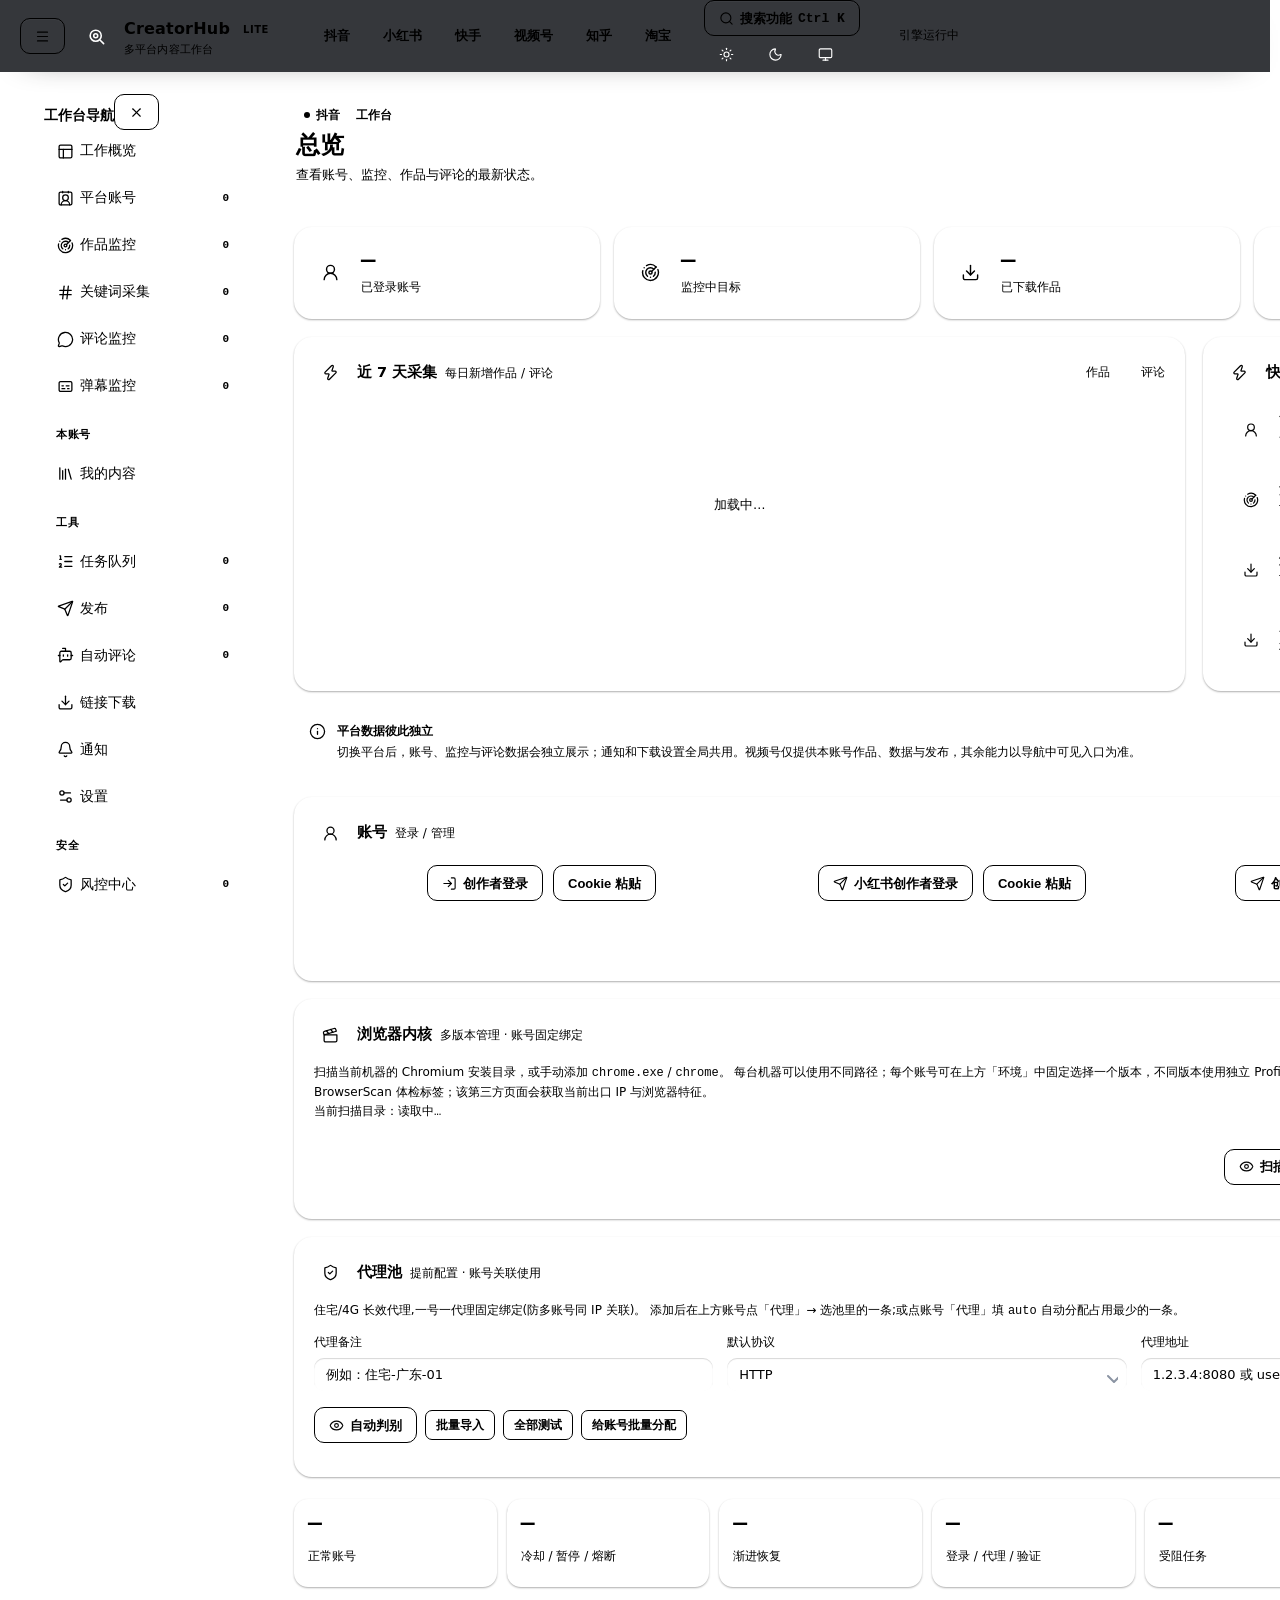
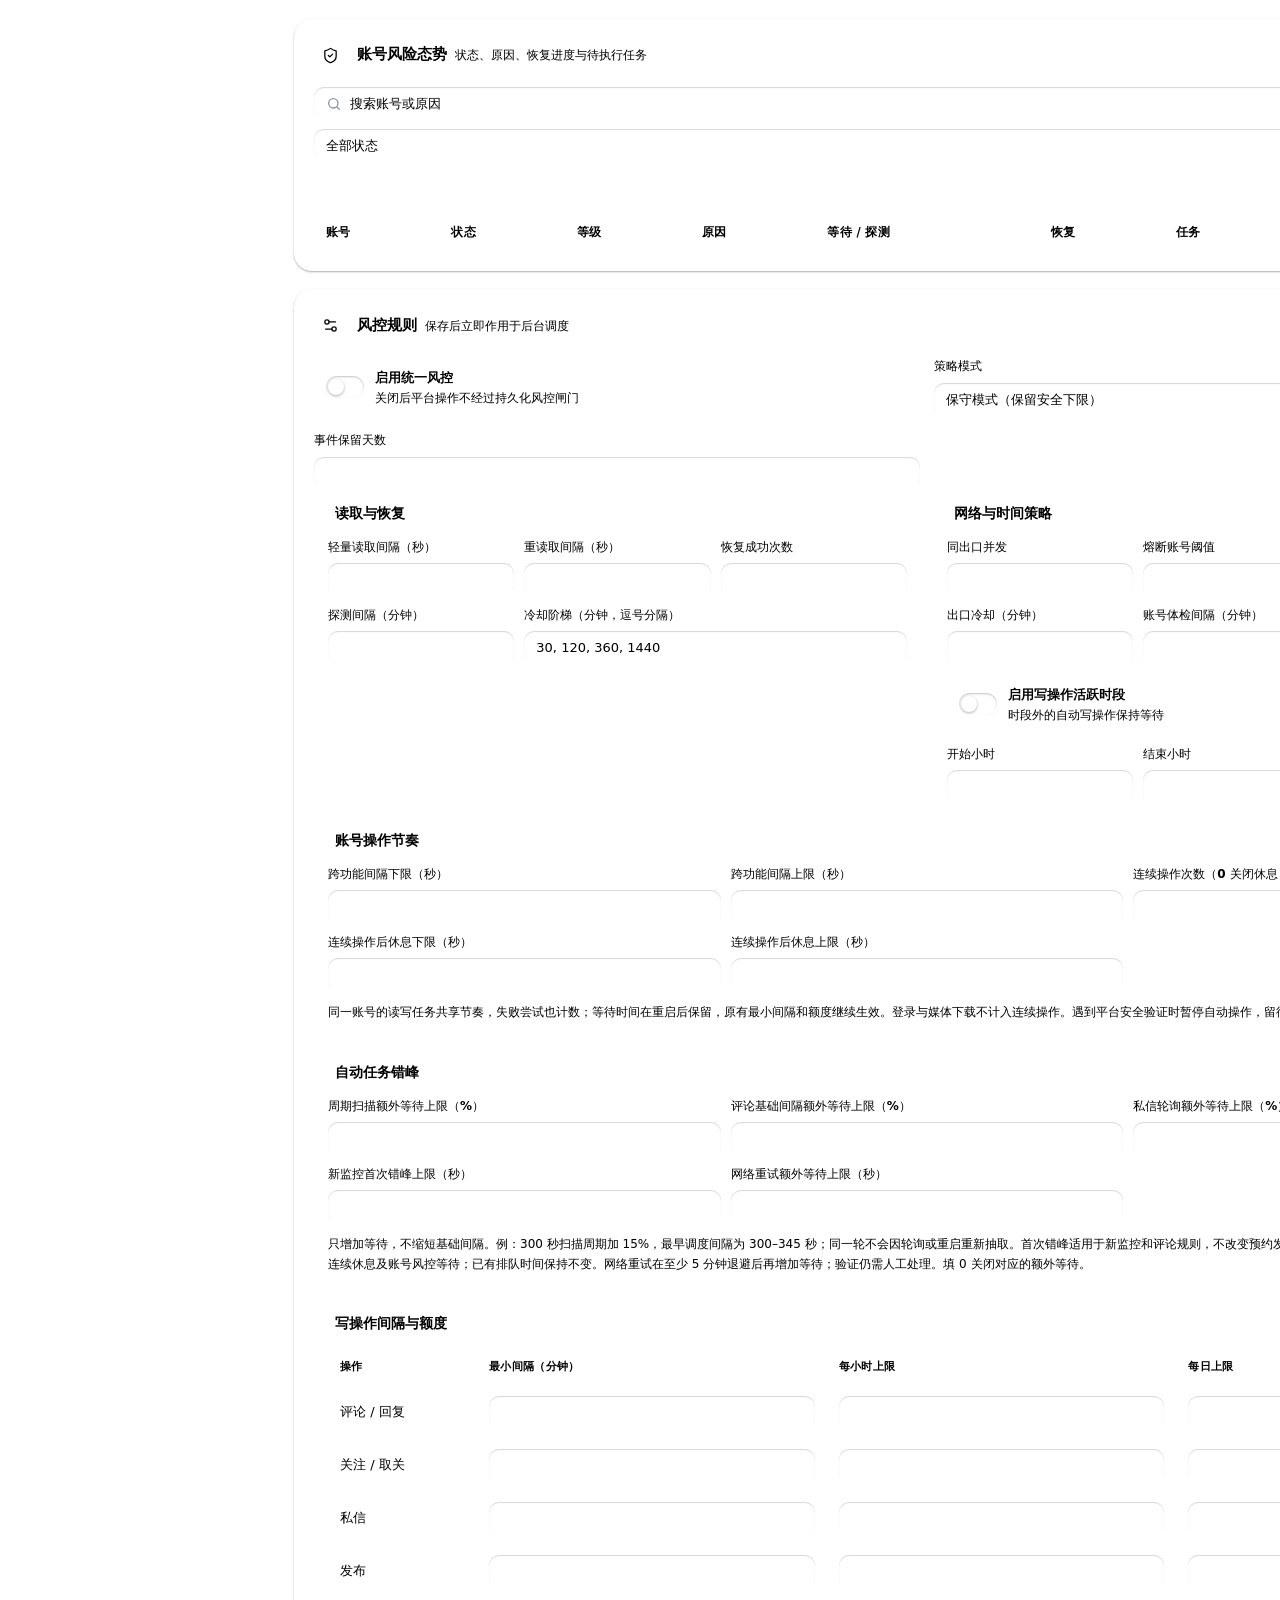
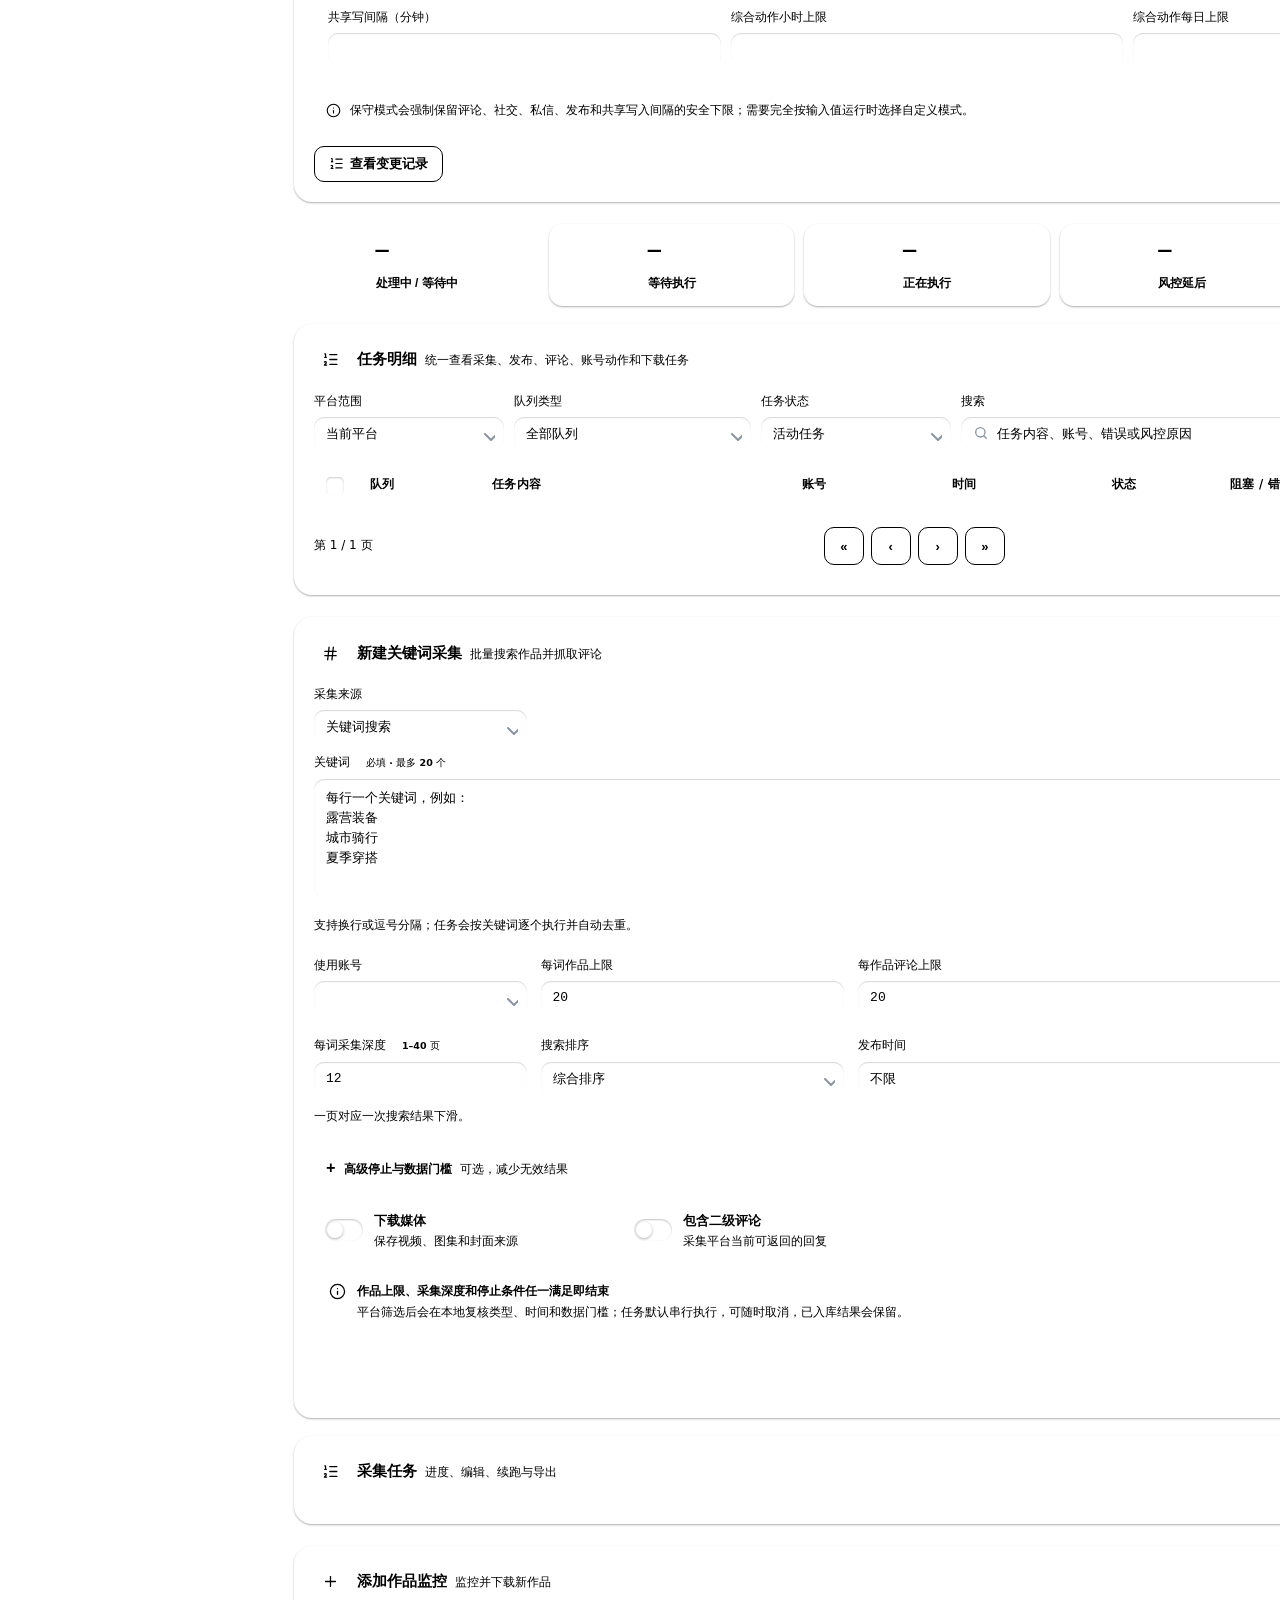
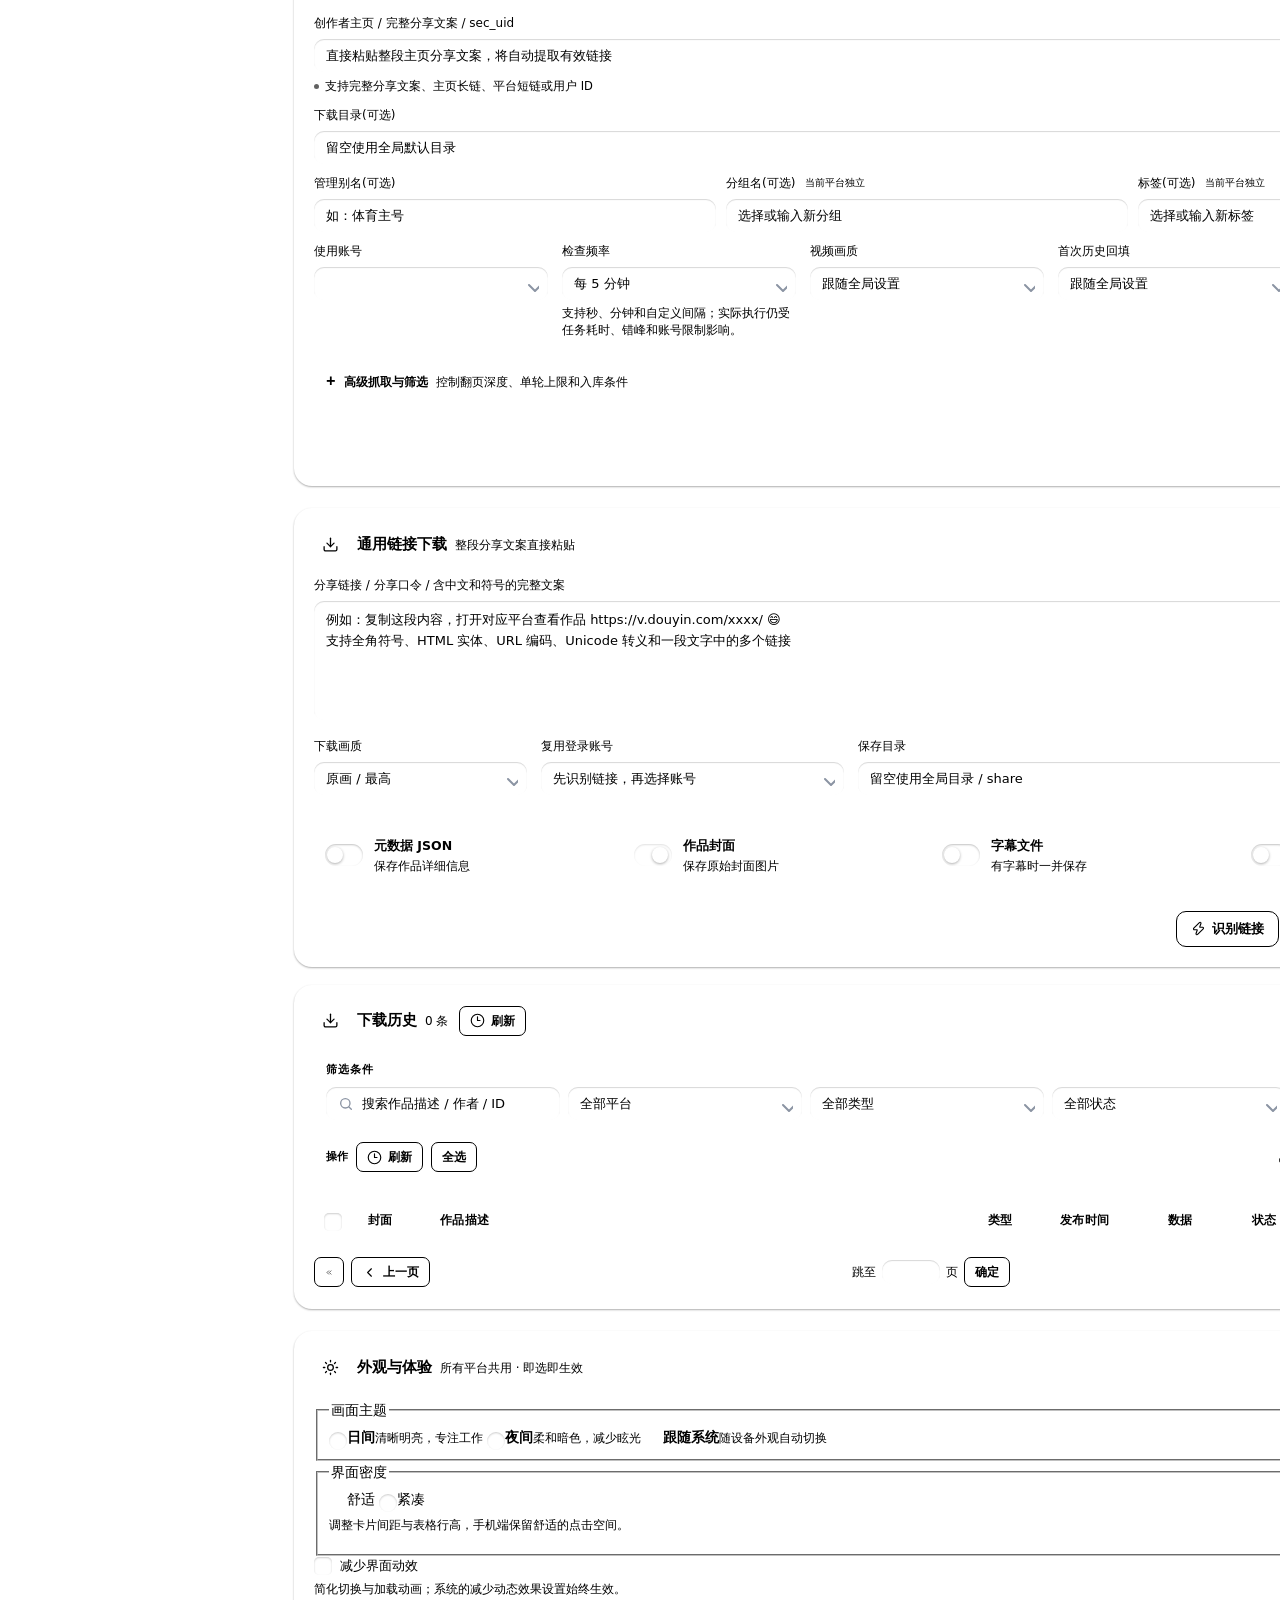
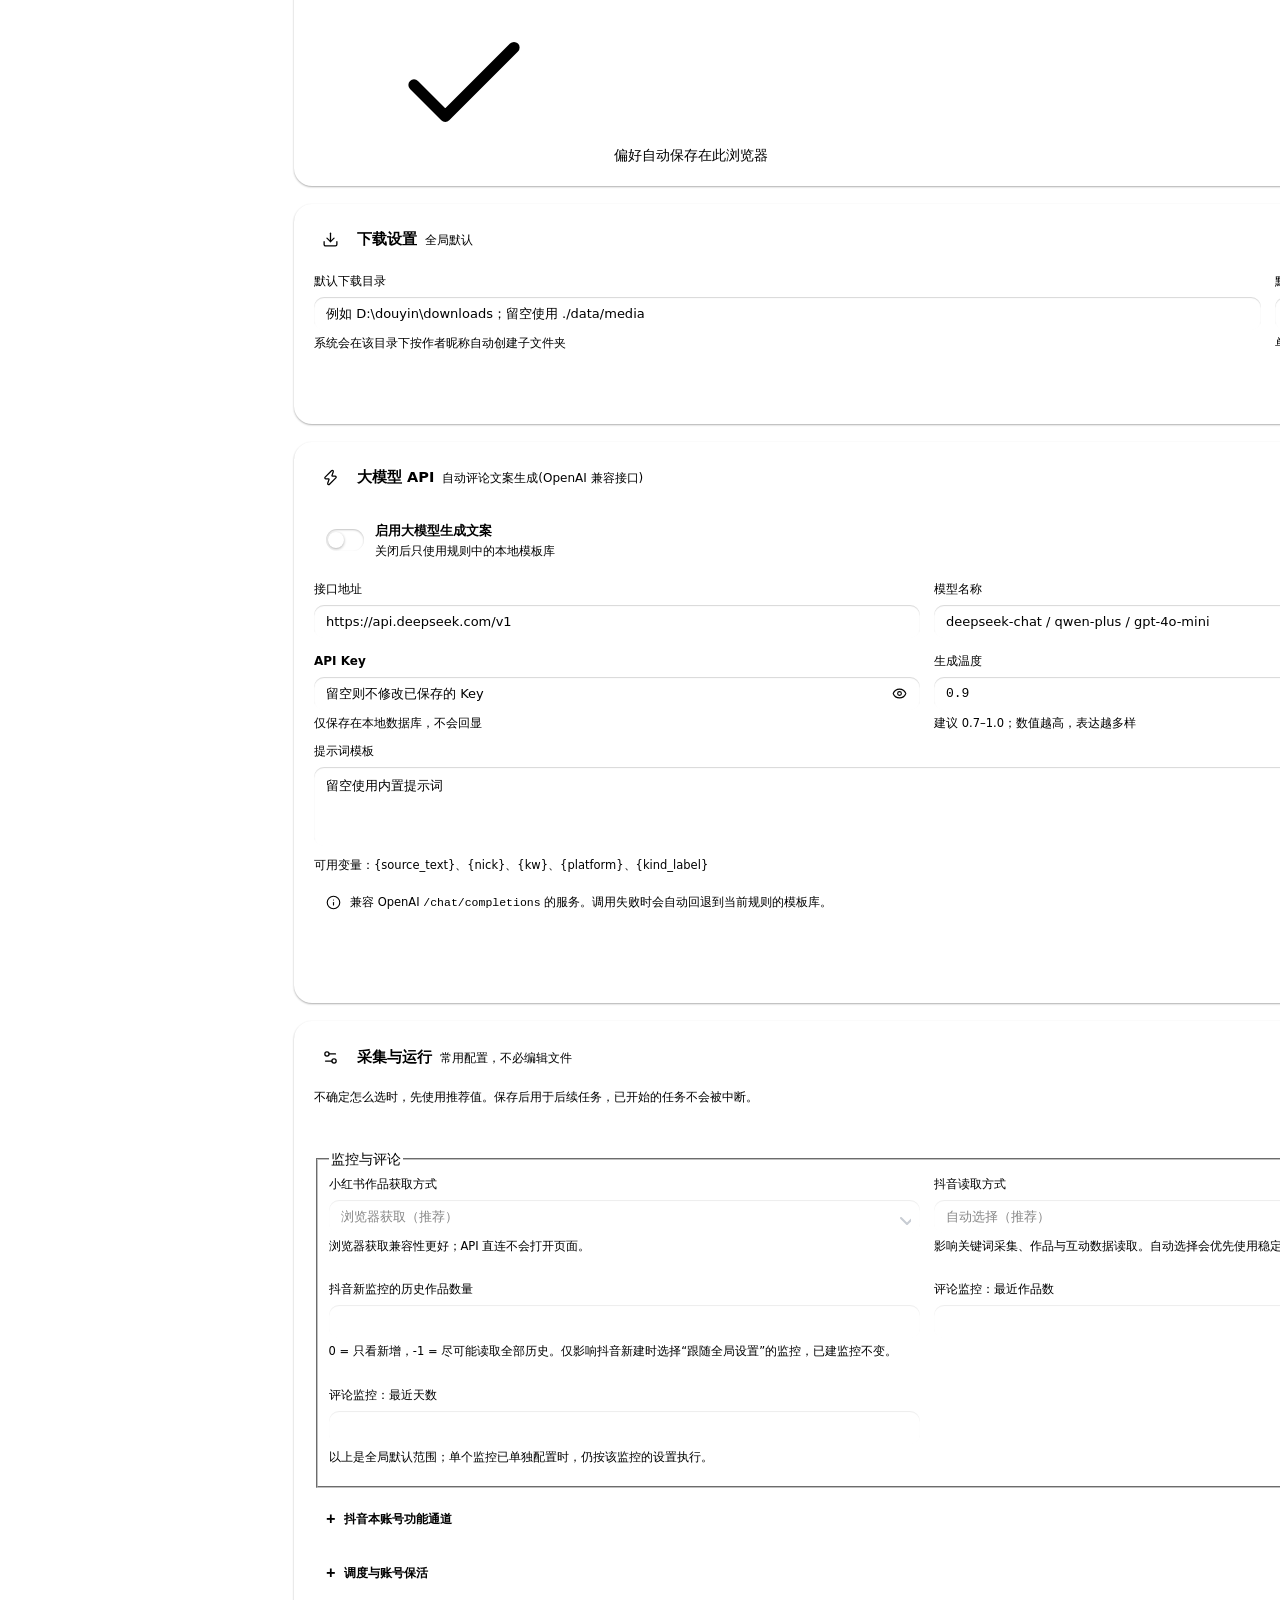
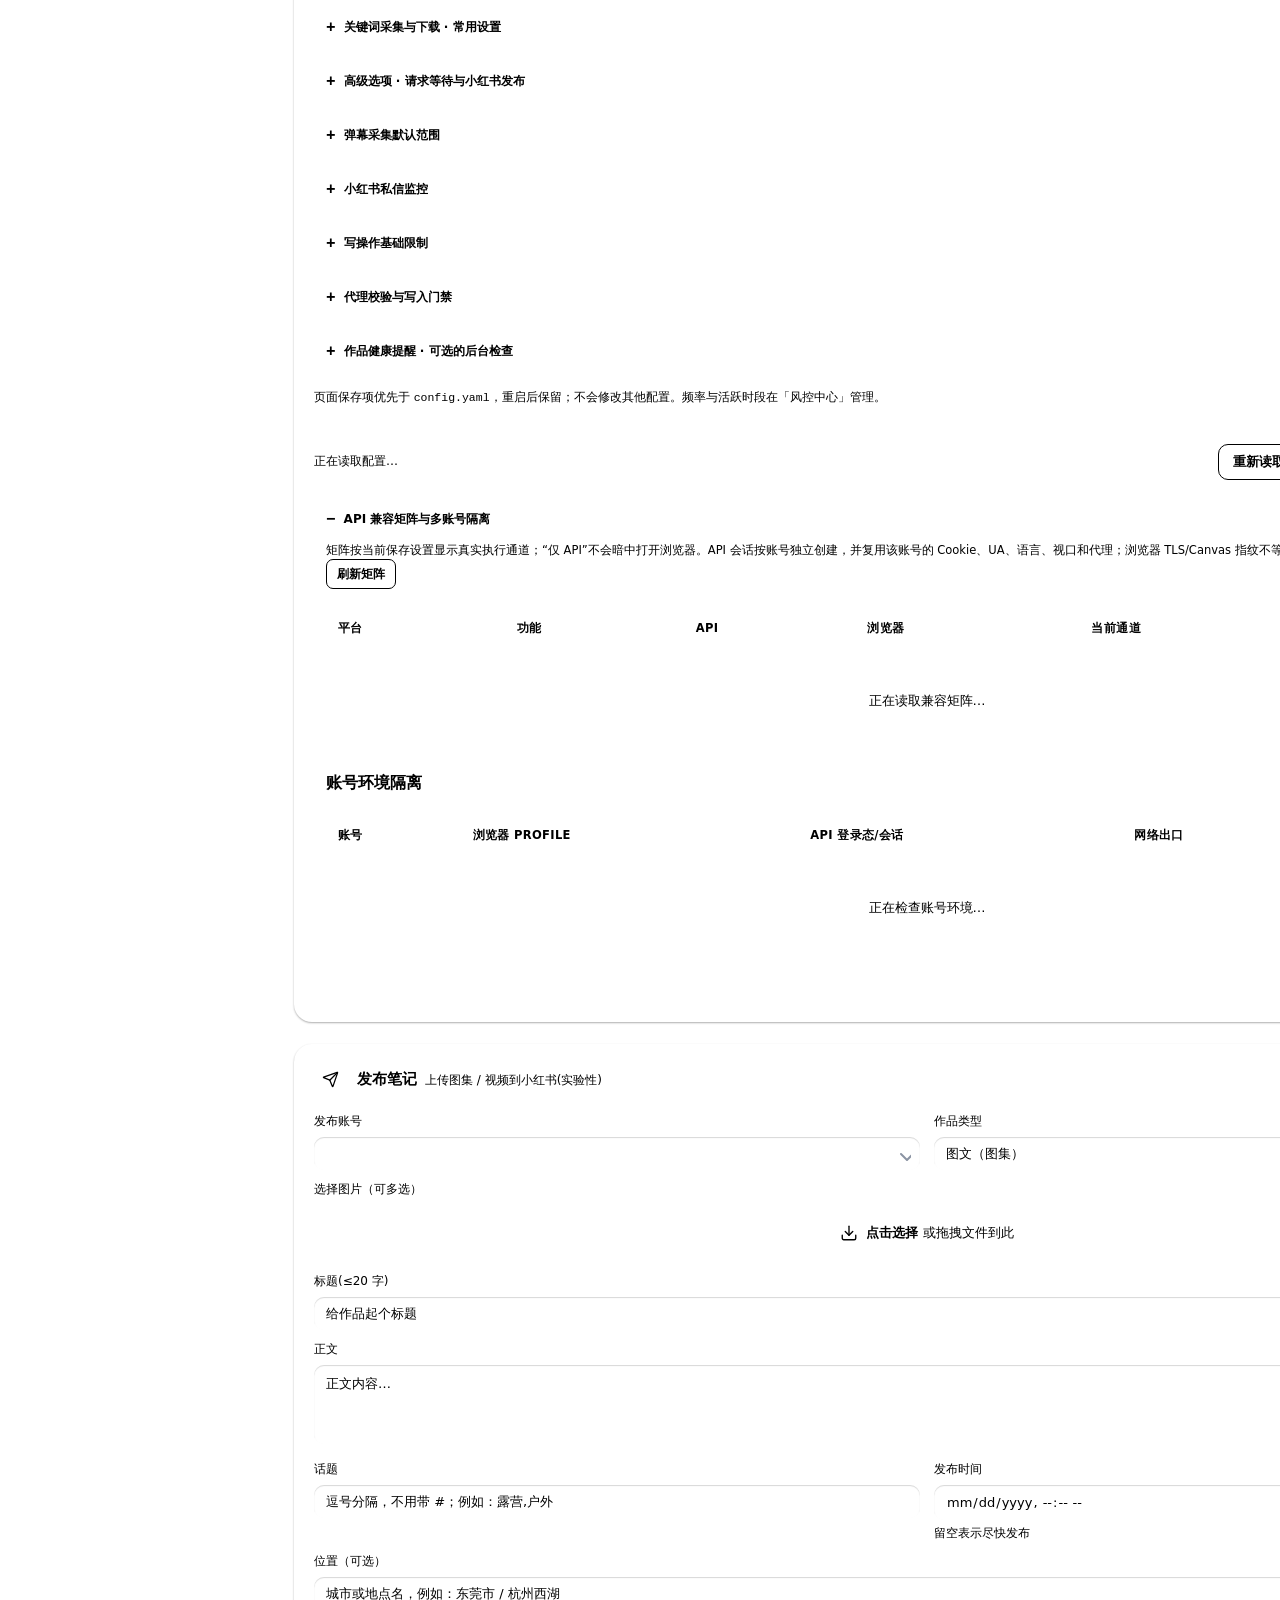
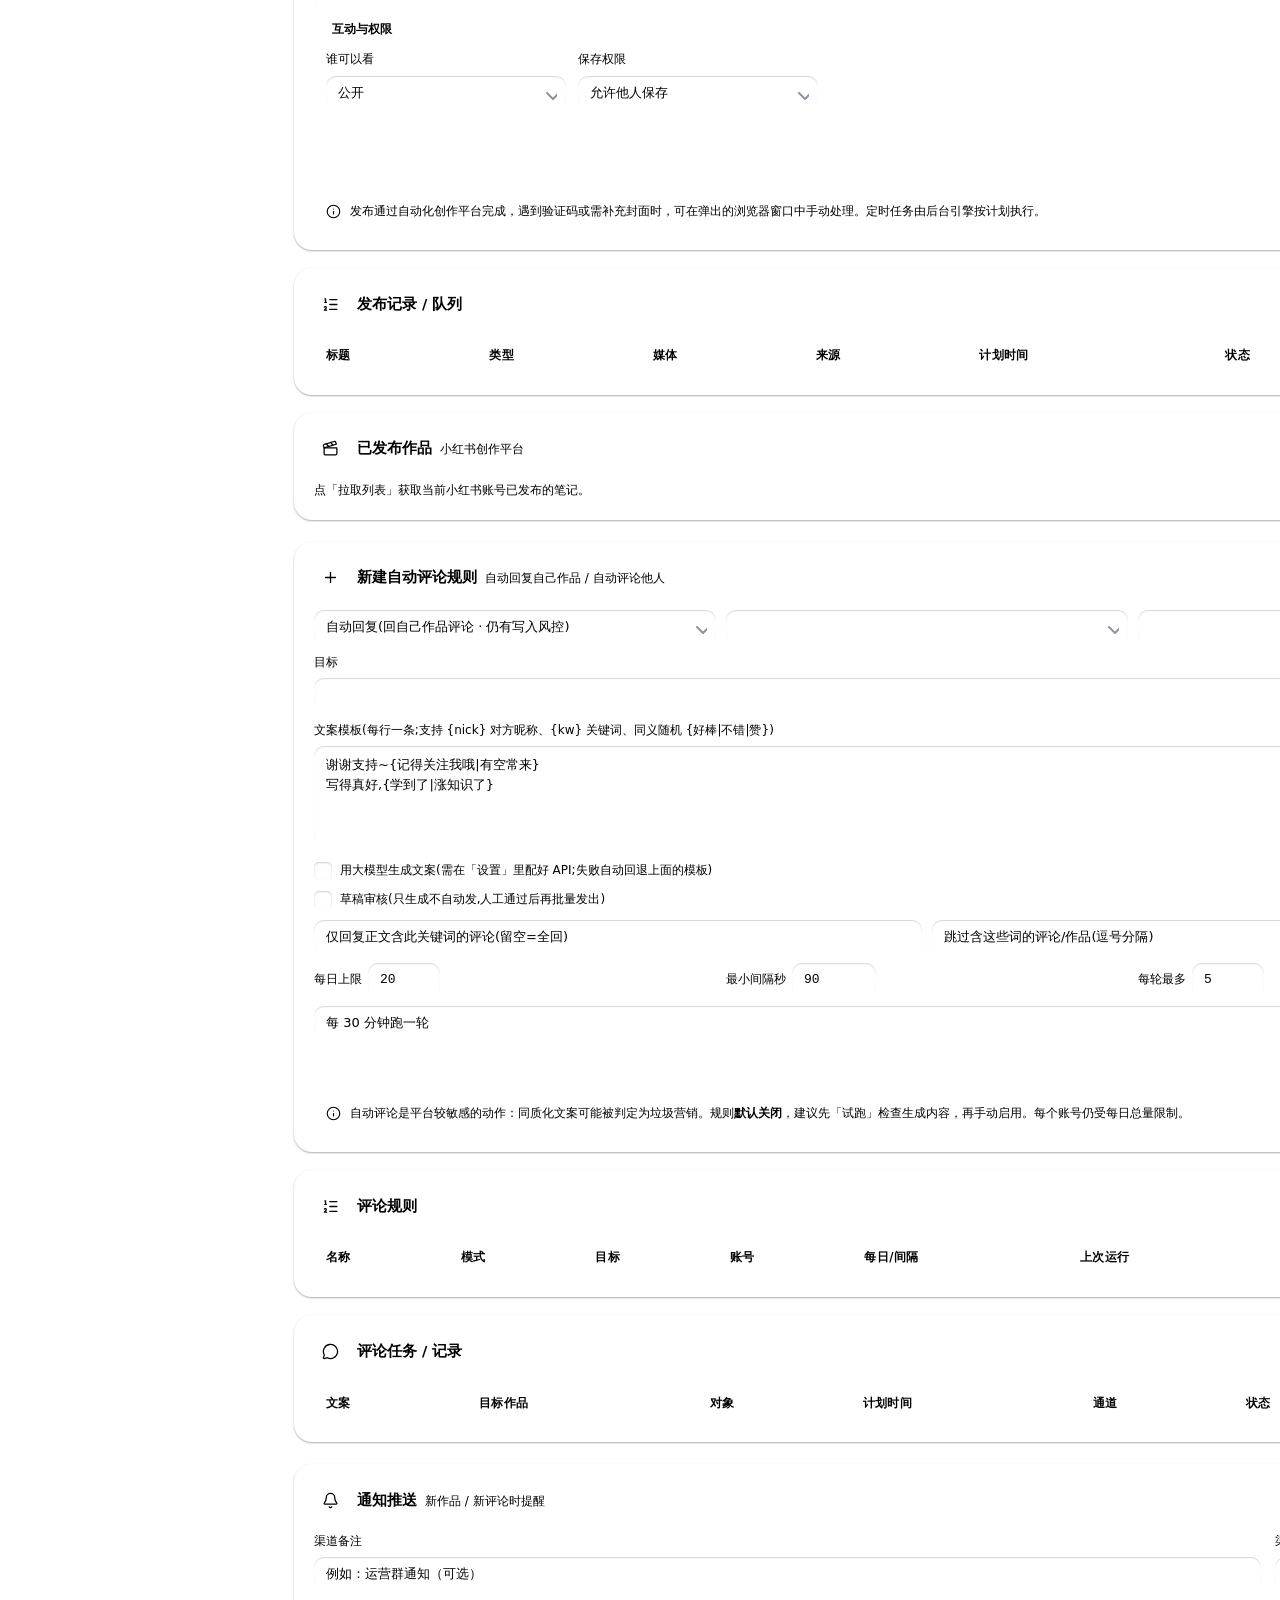
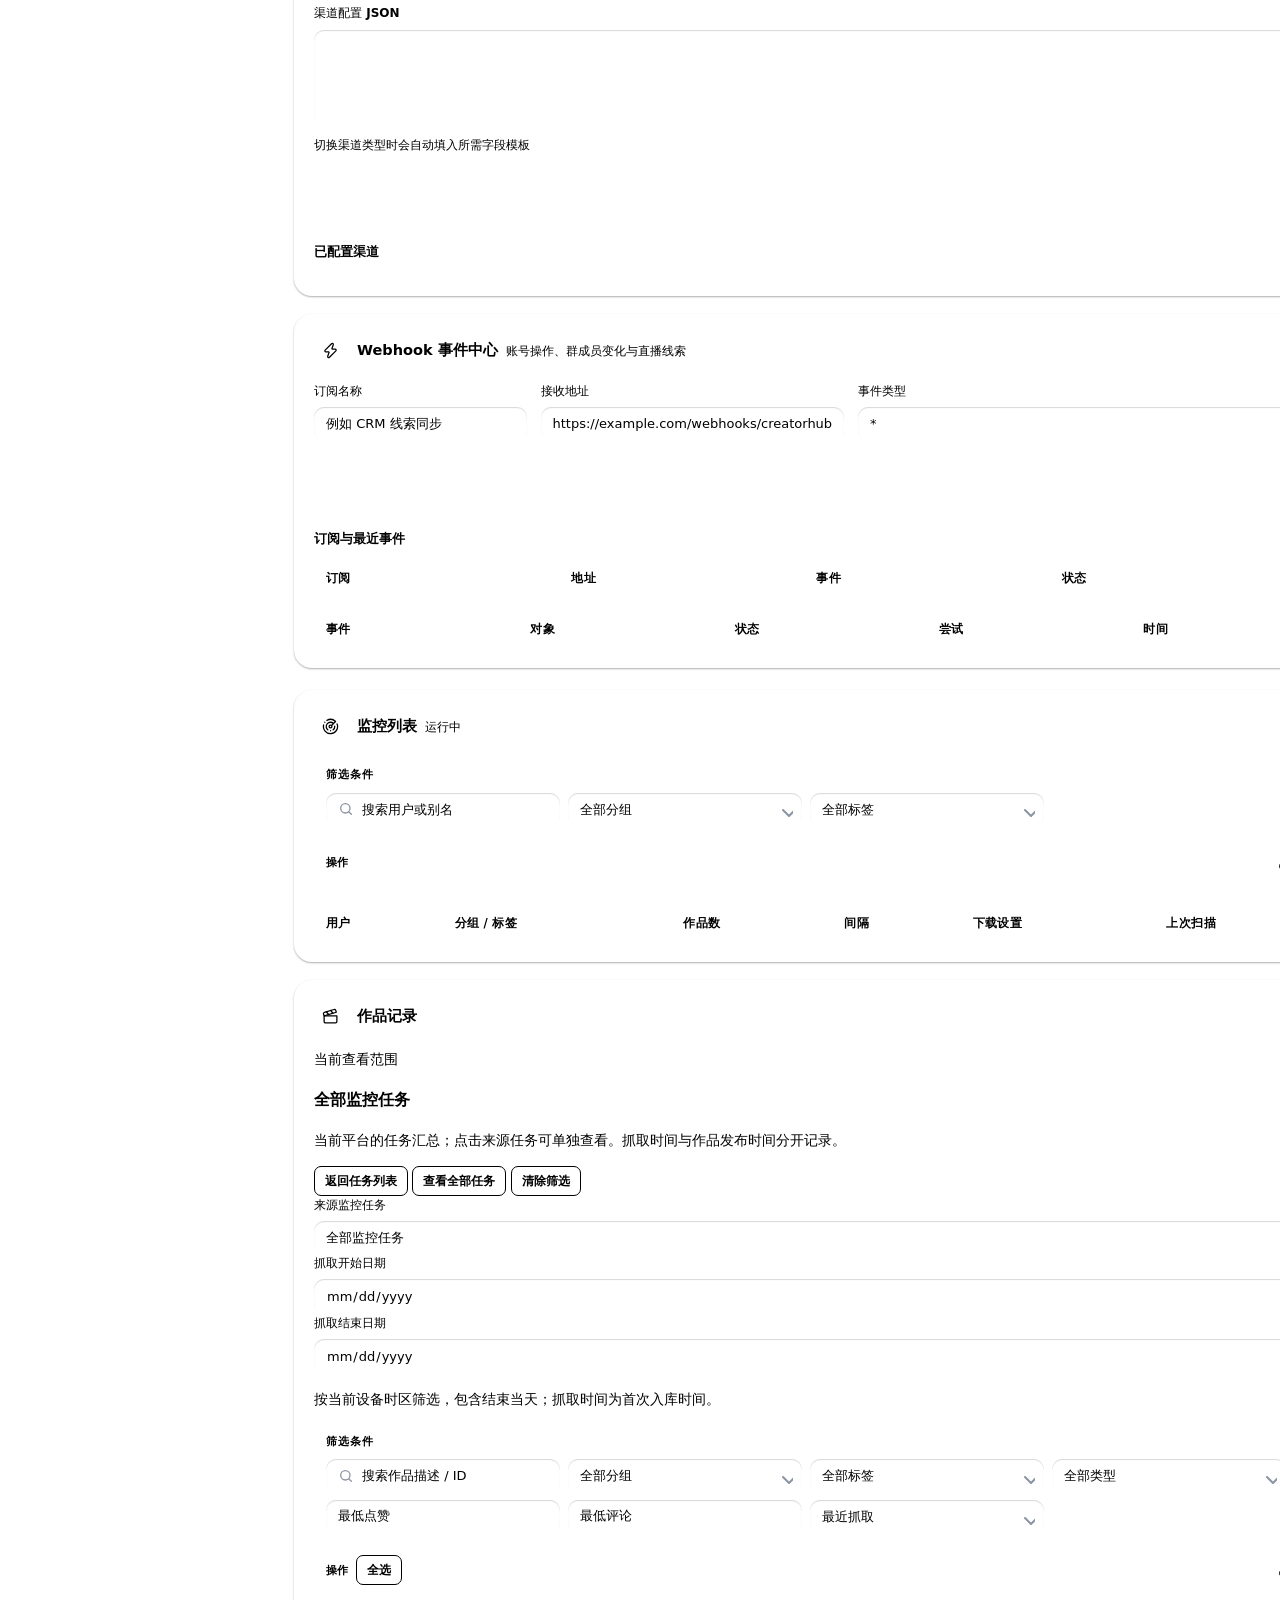
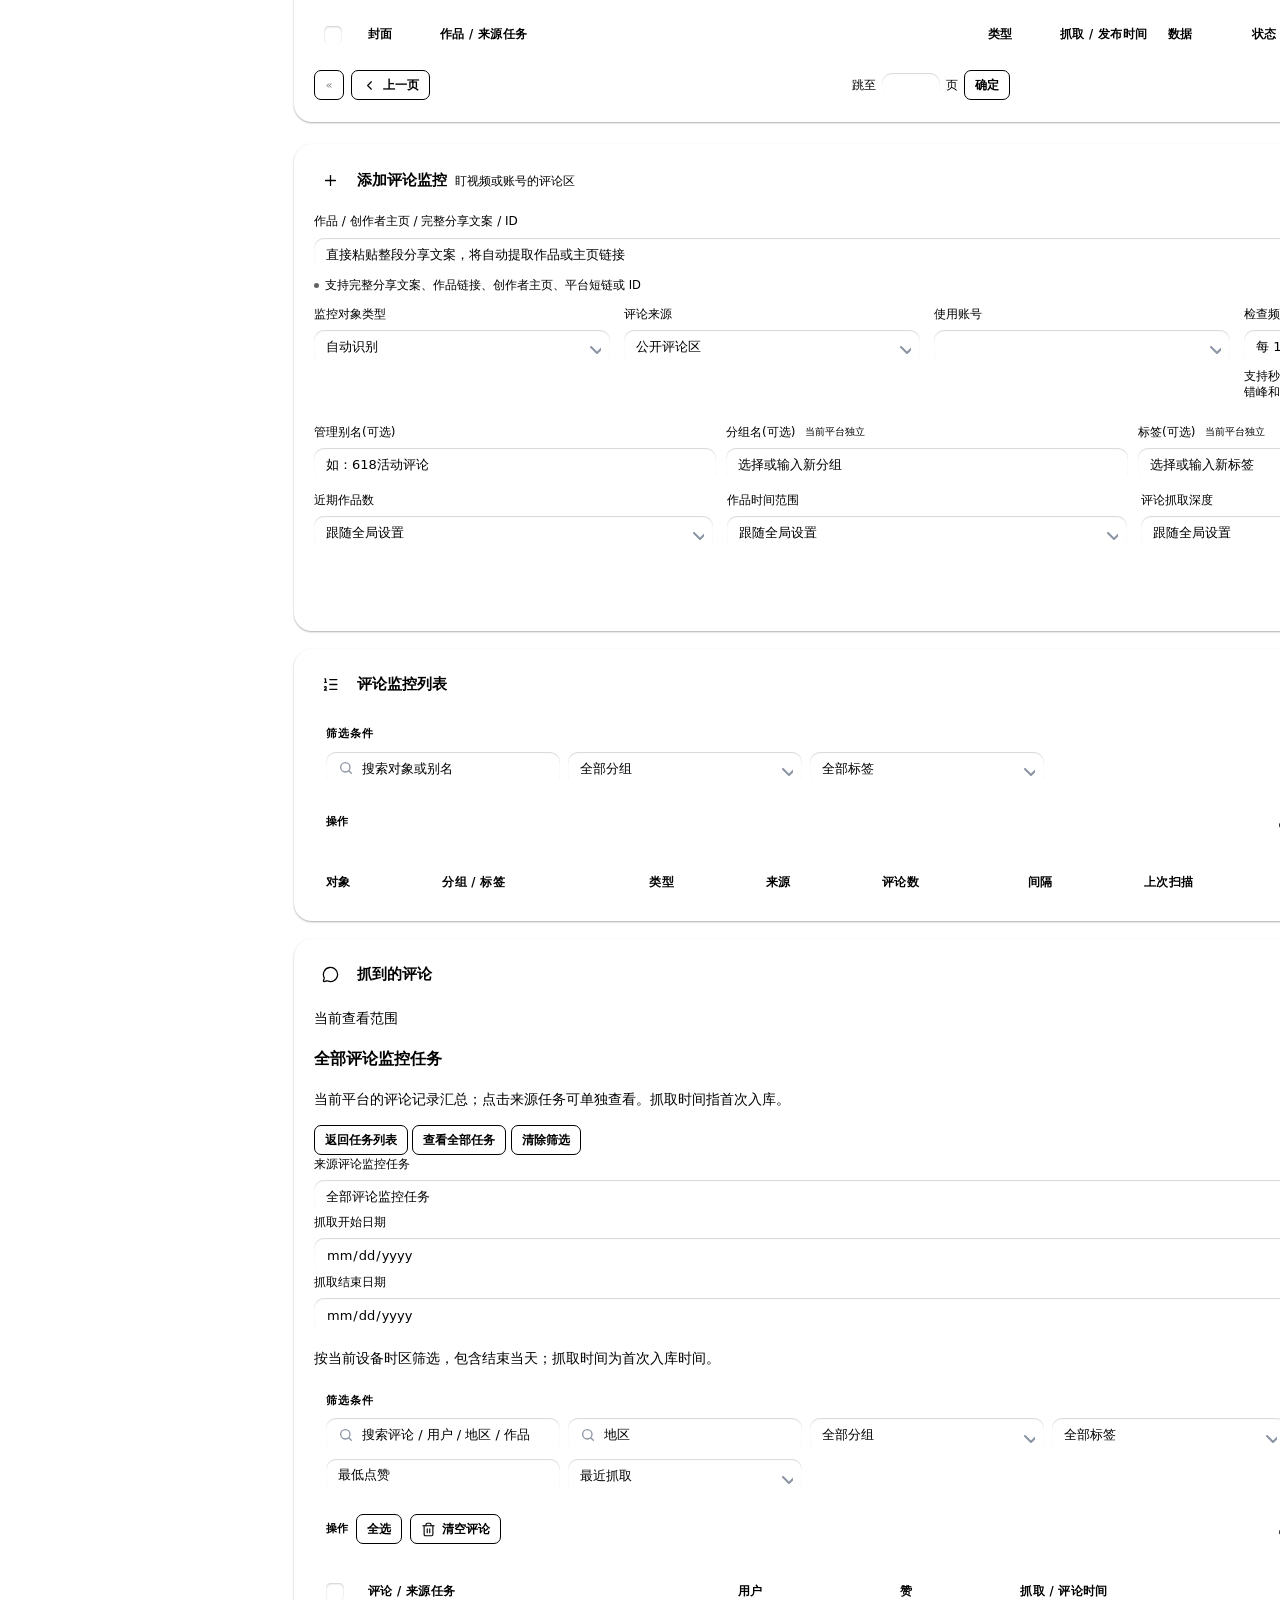
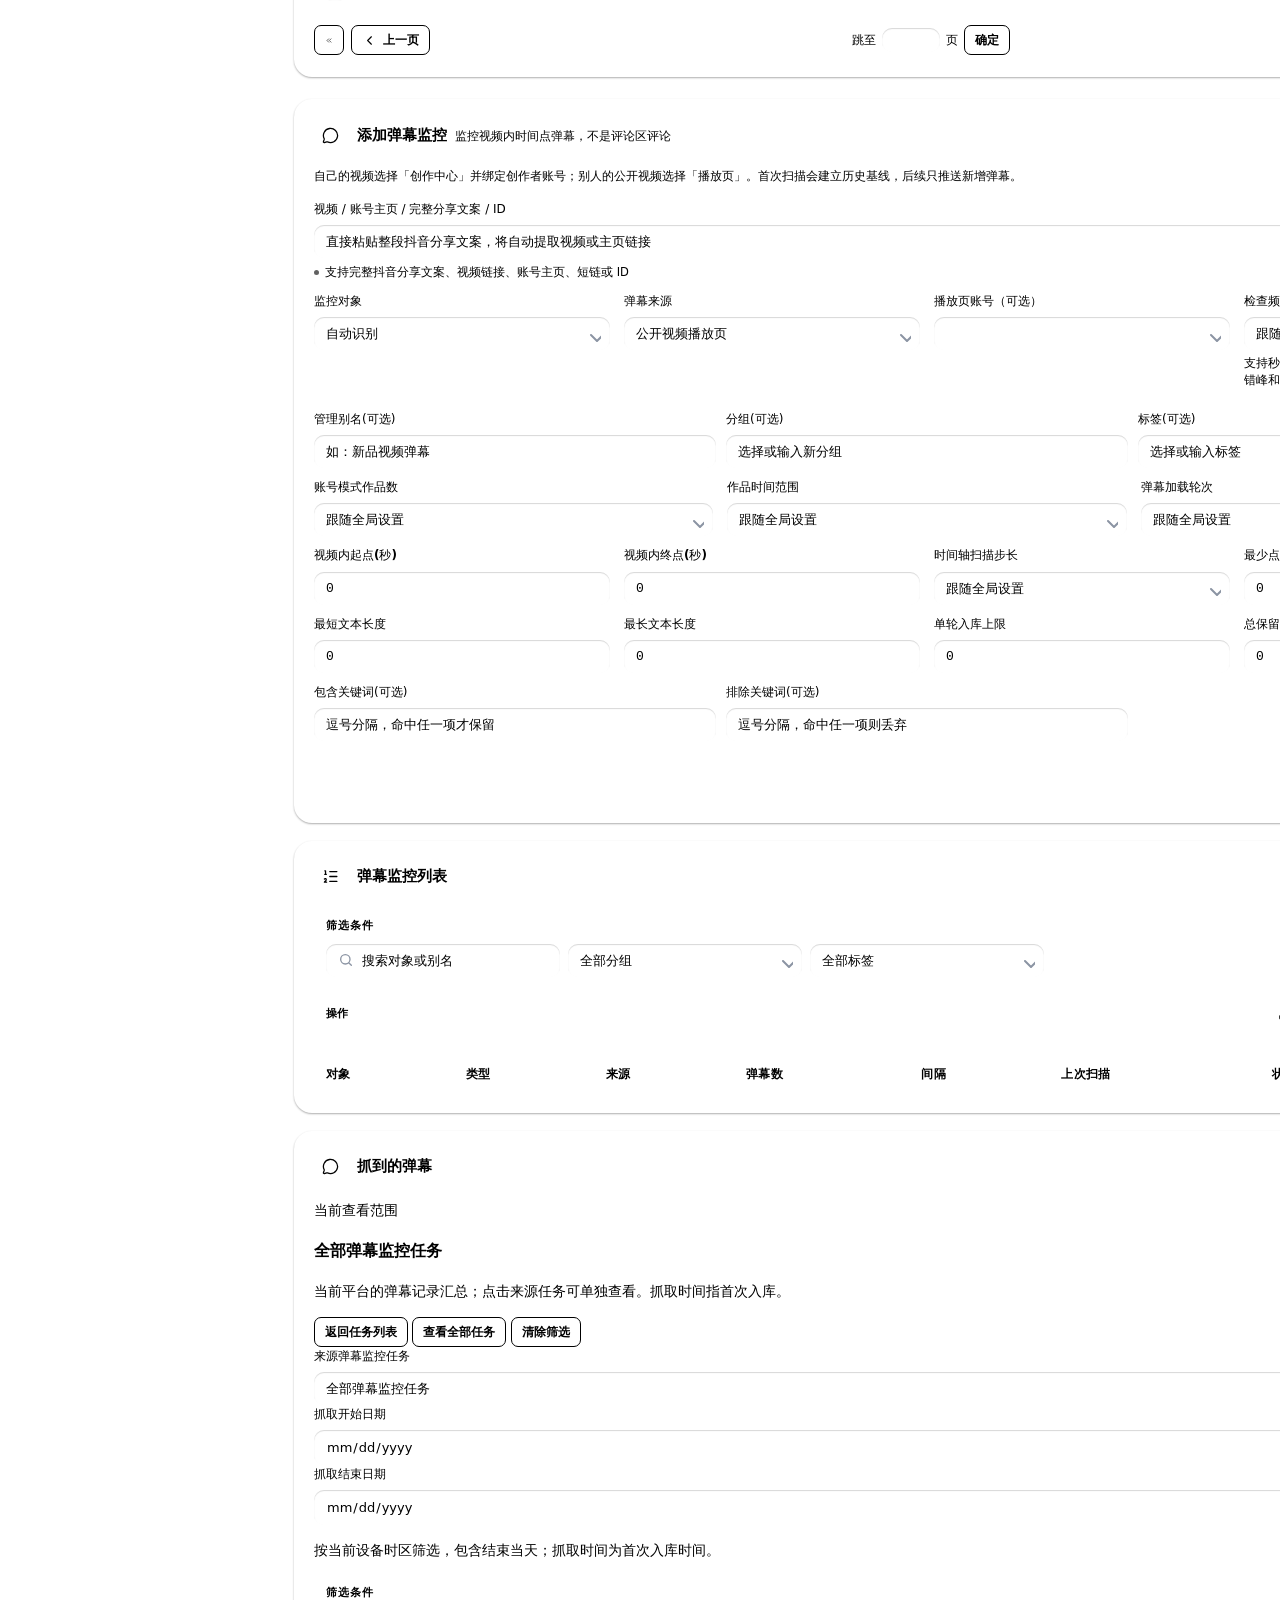
==== commit 5a9605a6: "fix: monitor Zhihu keywords and Taobao main images" ====
--- a/app/web/index.html
+++ b/app/web/index.html
@@ -2259,7 +2259,7 @@
         <h2 id="mon-add-title">添加作品监控 <span class="sub">监控并下载新作品</span></h2>
       </div>
       <div class="stack">
-        <div class="xhs-only">
+        <div id="target-kind-wrap" class="hidden">
           <label class="field" for="t-kind">监控类型</label>
           <select id="t-kind" aria-label="监控类型" onchange="applyMonitorForm()">
             <option value="creator">创作者笔记(盯一个博主)</option>
